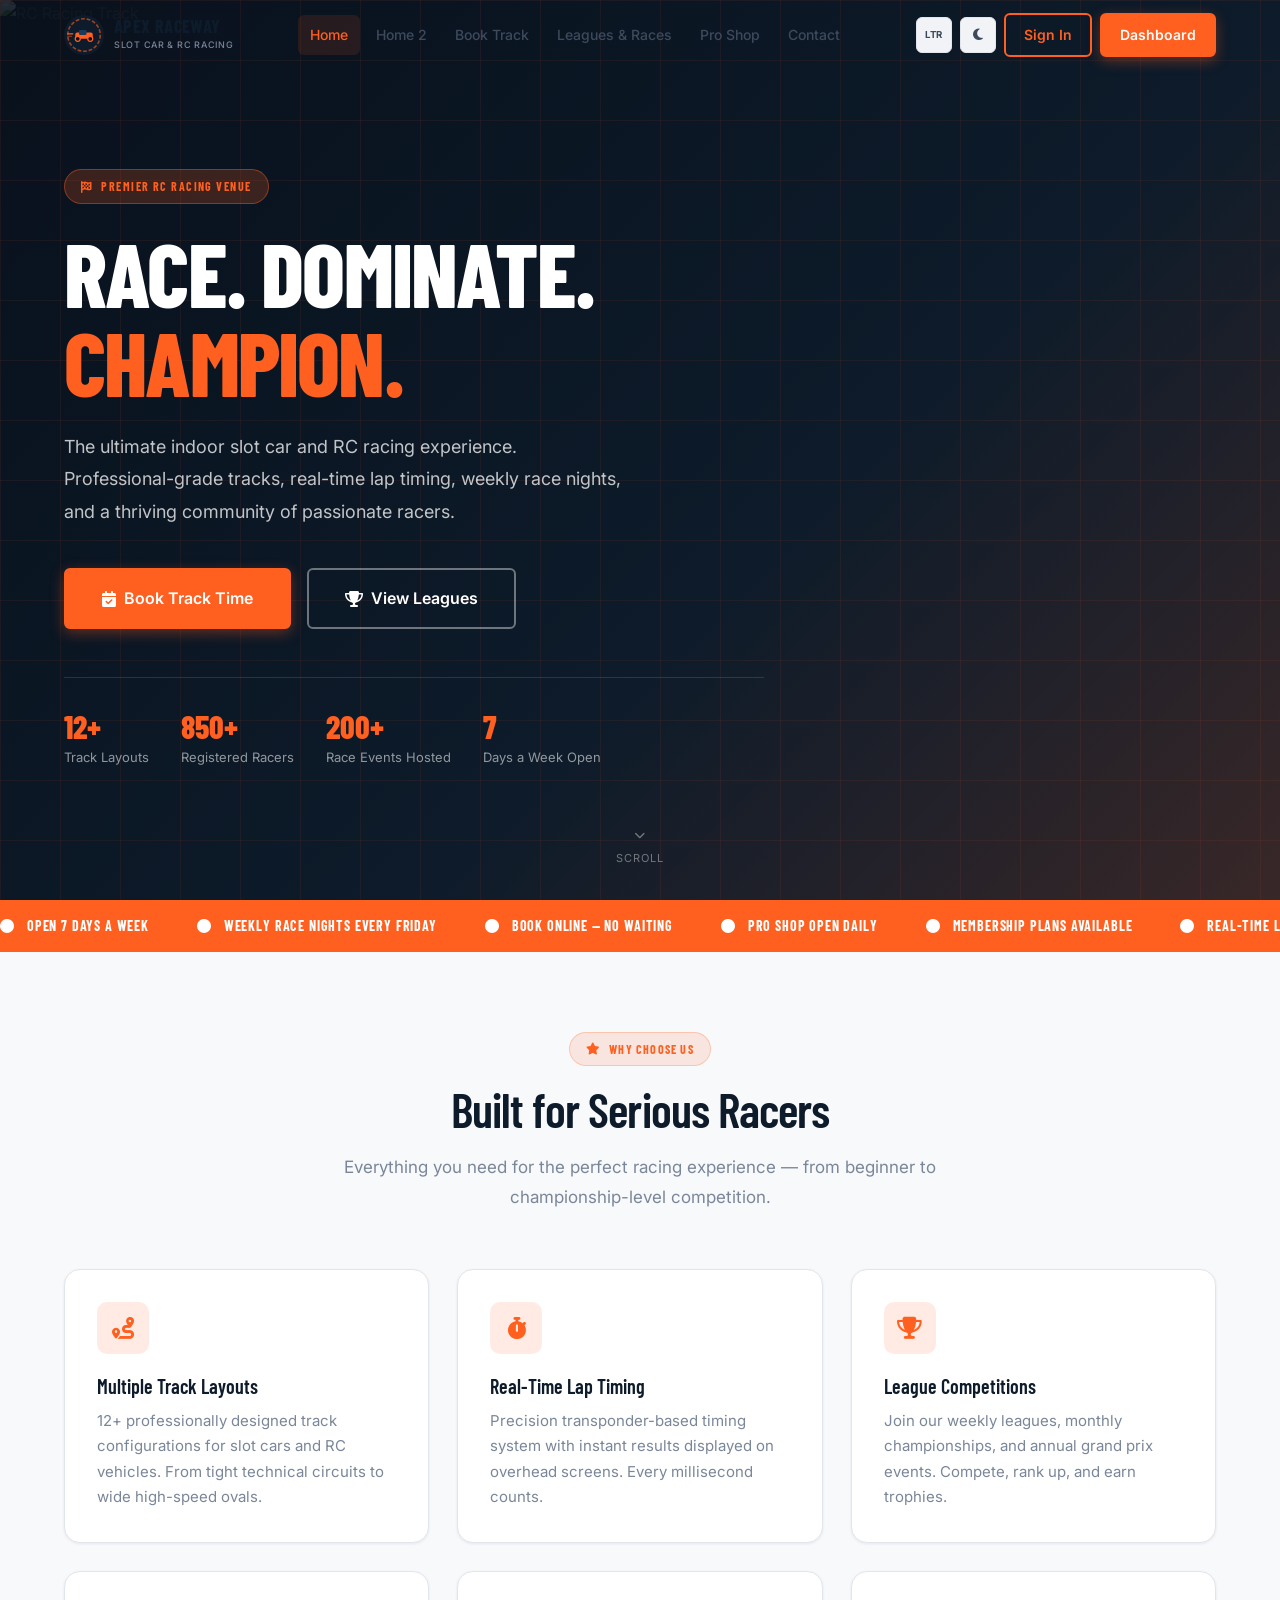
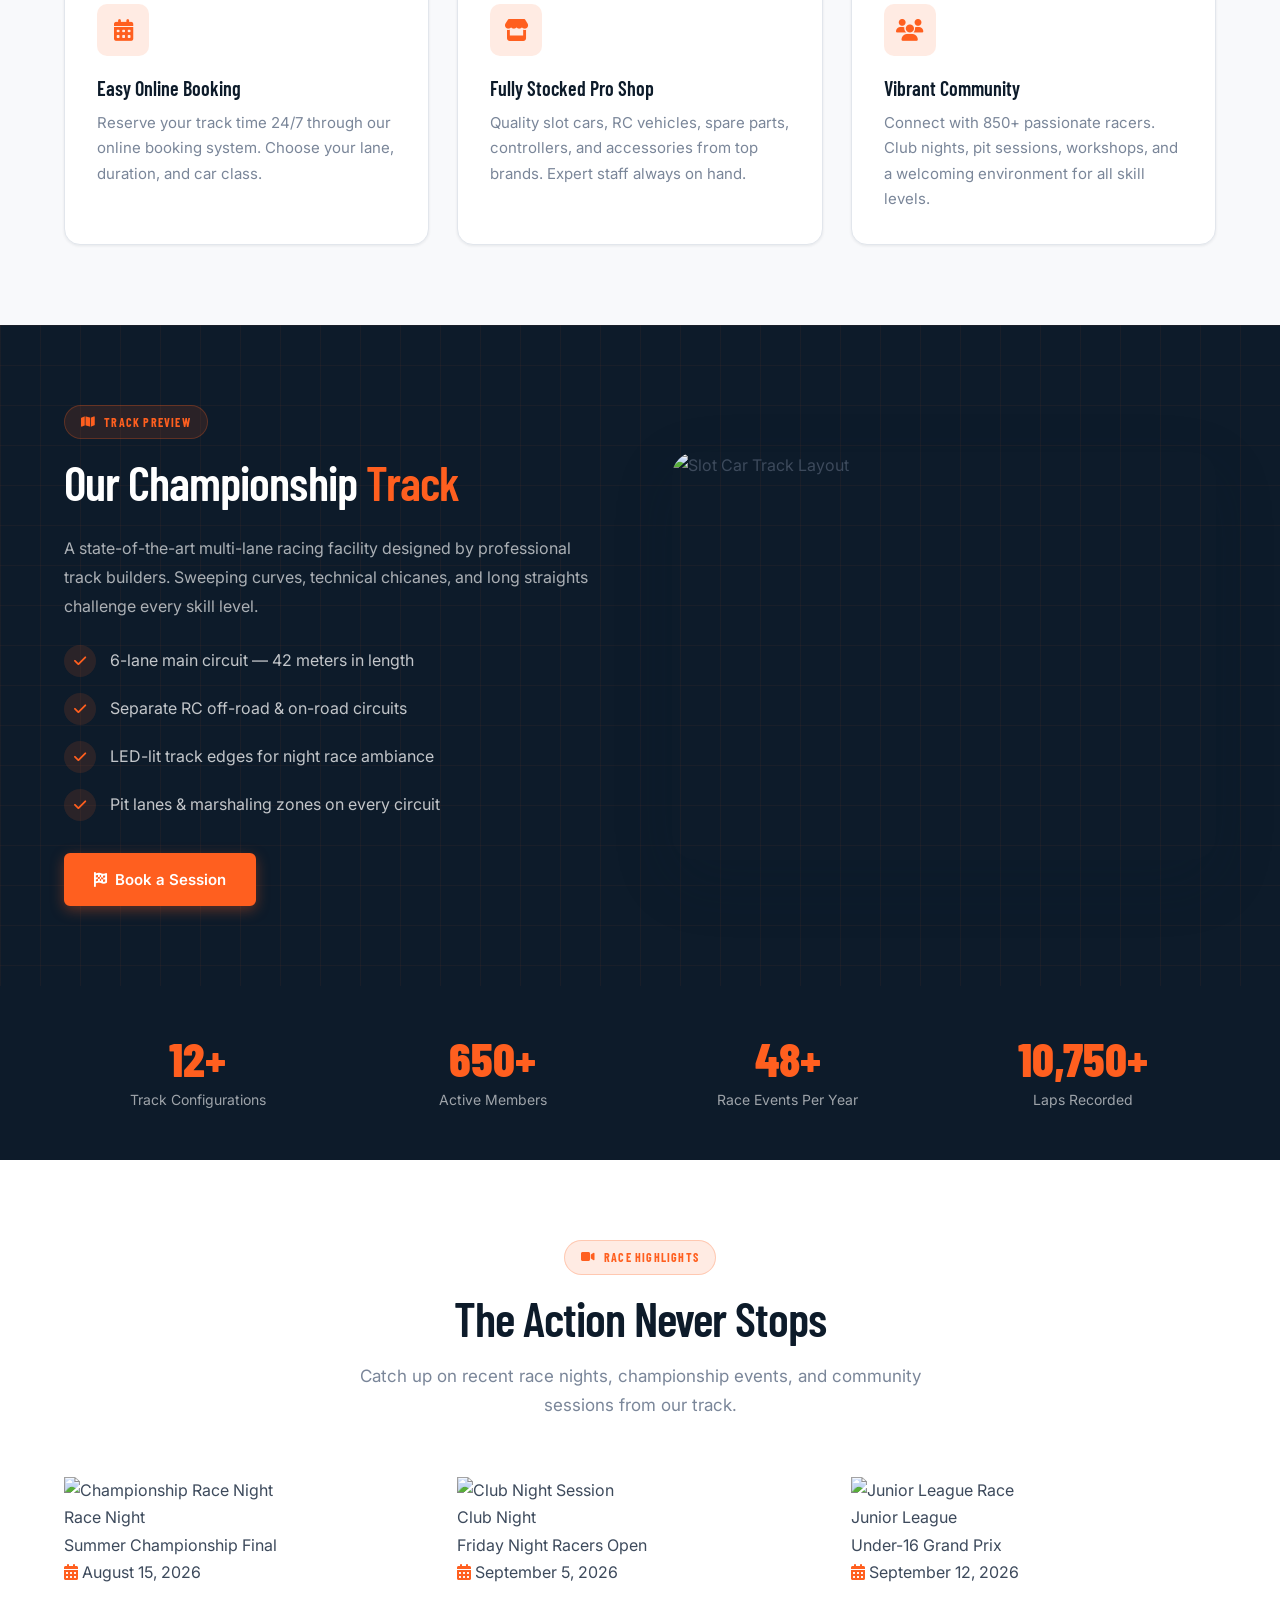
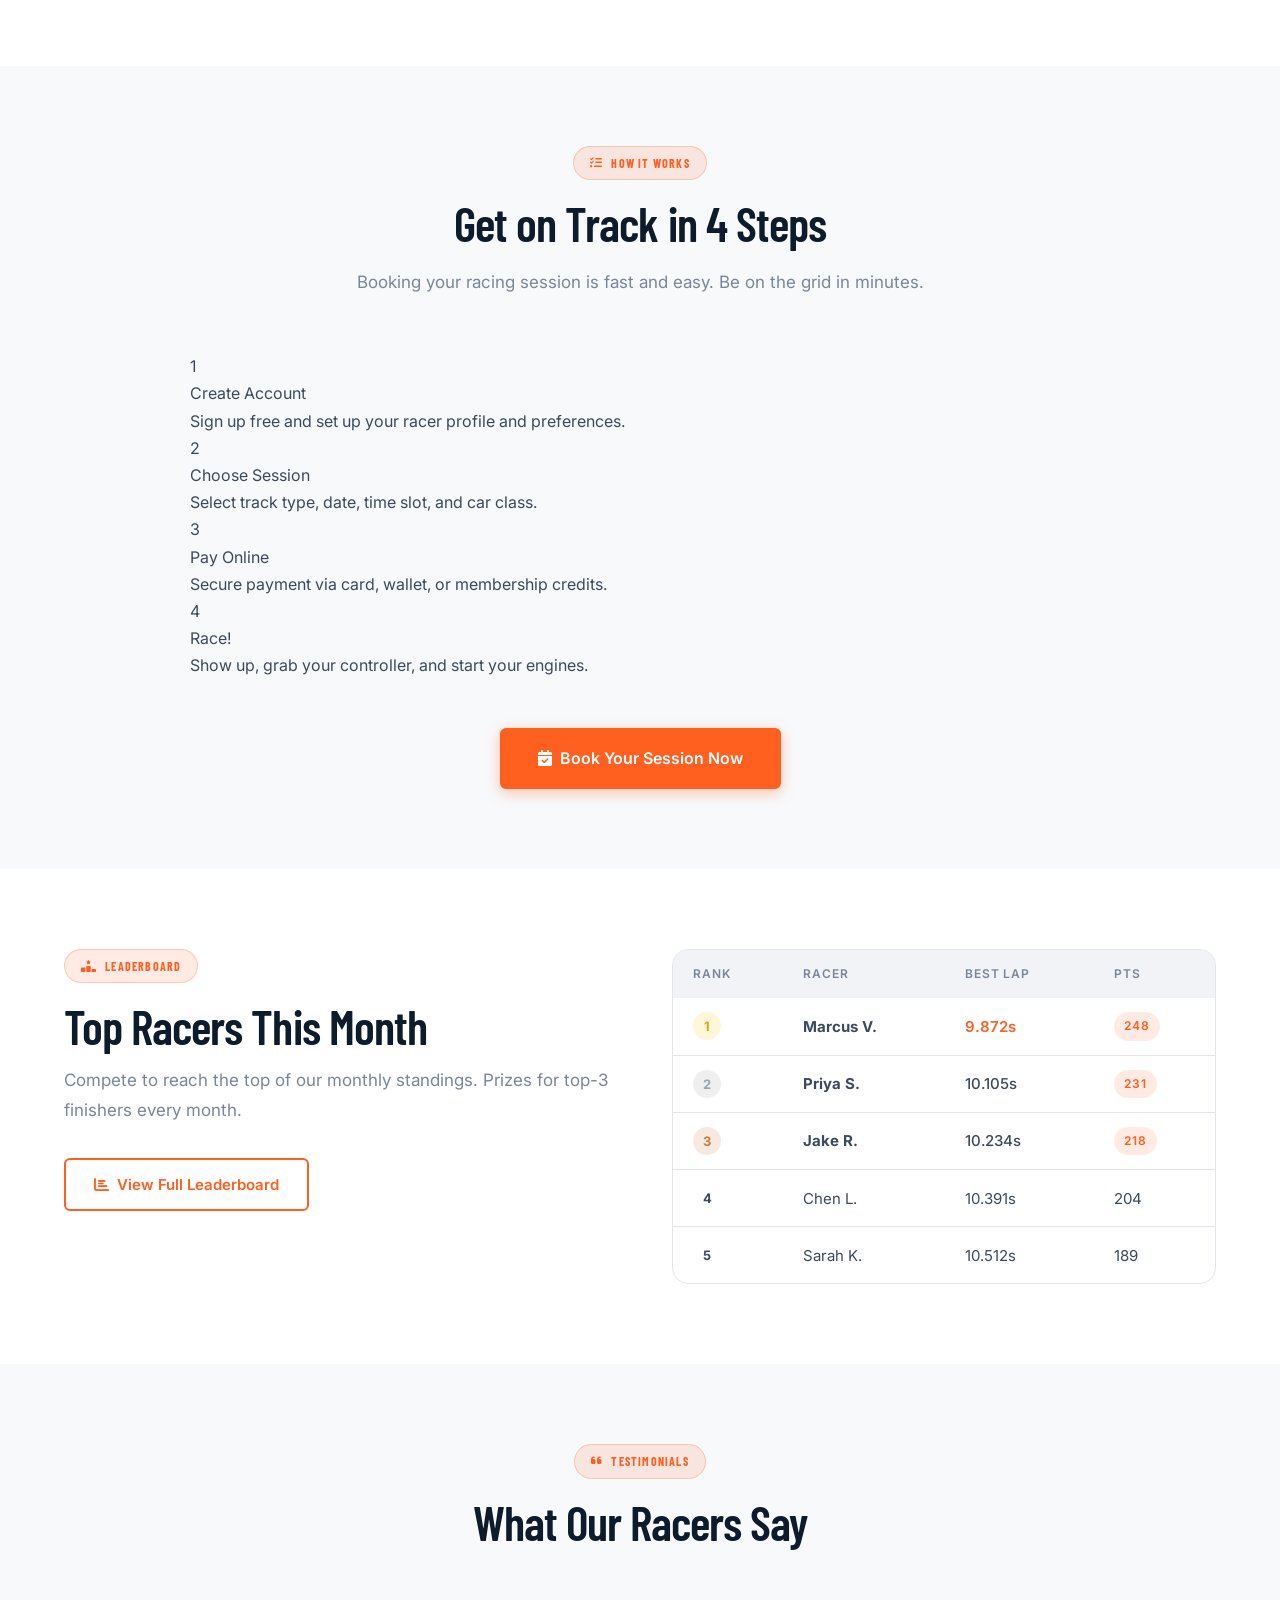
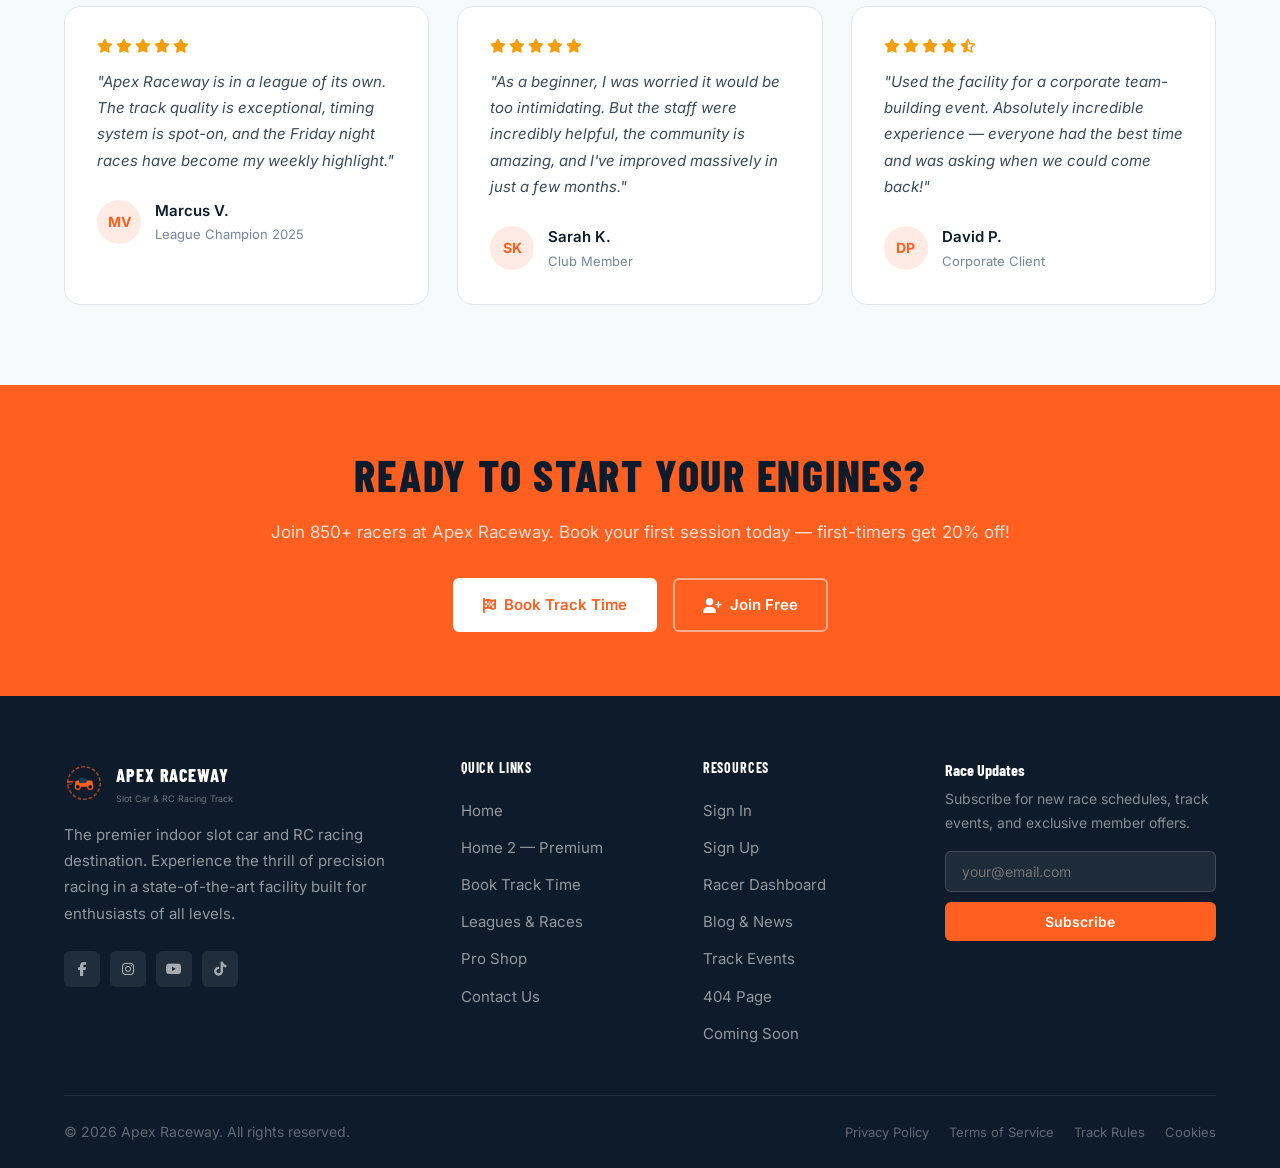
==== index.html @ ead1c540 "first commit" ====
﻿<!DOCTYPE html>
<html lang="en" id="root-html">
<head>
<meta charset="UTF-8">
<meta name="viewport" content="width=device-width, initial-scale=1.0">
<meta name="description" content="Apex Raceway – The premier indoor slot car and RC racing track. Book track time, join leagues, and race your way to the top of the leaderboard.">
<title>Apex Raceway | Slot Car & RC Racing Track</title>
<link rel="icon" type="image/svg+xml" href="favicon.svg">
<link rel="stylesheet" href="https://cdnjs.cloudflare.com/ajax/libs/font-awesome/6.5.1/css/all.min.css">
<link rel="stylesheet" href="style.css">
</head>
<body>
<div id="main-nav"></div>

<!-- Hero Section -->
<section class="hero" id="hero">
  <img src="https://images.unsplash.com/photo-1558618666-fcd25c85cd64?w=1600&q=80" alt="RC Racing Track" class="hero-bg">
  <div class="hero-overlay"></div>
  <div class="hero-grid-pattern"></div>
  <div class="hero-content" style="padding-top:calc(var(--nav-h) + 3rem);padding-bottom:5rem;">
    <div style="max-width:700px;">
      <div class="hero-eyebrow"><i class="fas fa-flag-checkered"></i> Premier RC Racing Venue</div>
      <h1 class="hero-title">Race. Dominate.<span>Champion.</span></h1>
      <p class="hero-desc">The ultimate indoor slot car and RC racing experience. Professional-grade tracks, real-time lap timing, weekly race nights, and a thriving community of passionate racers.</p>
      <div class="hero-actions">
        <a href="book-track.html" class="btn btn-primary btn-lg"><i class="fas fa-calendar-check"></i> Book Track Time</a>
        <a href="leagues.html" class="btn btn-ghost btn-lg" style="color:#fff;border-color:rgba(255,255,255,0.4);"><i class="fas fa-trophy"></i> View Leagues</a>
      </div>
      <div class="hero-stats">
        <div><div class="hero-stat-num" data-count="12" data-suffix="+" id="s1">12+</div><div class="hero-stat-label">Track Layouts</div></div>
        <div><div class="hero-stat-num" data-count="850" data-suffix="+" id="s2">850+</div><div class="hero-stat-label">Registered Racers</div></div>
        <div><div class="hero-stat-num" data-count="200" data-suffix="+" id="s3">200+</div><div class="hero-stat-label">Race Events Hosted</div></div>
        <div><div class="hero-stat-num" data-count="7">7</div><div class="hero-stat-label">Days a Week Open</div></div>
      </div>
    </div>
  </div>
  <div class="hero-scroll"><i class="fas fa-chevron-down"></i> Scroll</div>
</section>

<!-- Ticker -->
<div class="ticker-wrap">
  <div class="ticker-track">
    <span class="ticker-item"><i class="fas fa-circle"></i> Open 7 Days a Week</span>
    <span class="ticker-item"><i class="fas fa-circle"></i> Weekly Race Nights Every Friday</span>
    <span class="ticker-item"><i class="fas fa-circle"></i> Book Online — No Waiting</span>
    <span class="ticker-item"><i class="fas fa-circle"></i> Pro Shop Open Daily</span>
    <span class="ticker-item"><i class="fas fa-circle"></i> Membership Plans Available</span>
    <span class="ticker-item"><i class="fas fa-circle"></i> Real-Time Lap Timing</span>
    <span class="ticker-item"><i class="fas fa-circle"></i> Open 7 Days a Week</span>
    <span class="ticker-item"><i class="fas fa-circle"></i> Weekly Race Nights Every Friday</span>
    <span class="ticker-item"><i class="fas fa-circle"></i> Book Online — No Waiting</span>
    <span class="ticker-item"><i class="fas fa-circle"></i> Pro Shop Open Daily</span>
    <span class="ticker-item"><i class="fas fa-circle"></i> Membership Plans Available</span>
    <span class="ticker-item"><i class="fas fa-circle"></i> Real-Time Lap Timing</span>
  </div>
</div>

<!-- Features Section -->
<section class="section" style="background:var(--bg-surface);">
  <div class="container">
    <div class="section-header animate-on-scroll">
      <div class="section-badge"><i class="fas fa-star"></i> Why Choose Us</div>
      <h2 class="section-title">Built for Serious Racers</h2>
      <p class="section-sub">Everything you need for the perfect racing experience — from beginner to championship-level competition.</p>
    </div>
    <div class="grid-3">
      <div class="feature-card animate-on-scroll delay-1">
        <div class="feature-icon"><i class="fas fa-route"></i></div>
        <h3 class="feature-title">Multiple Track Layouts</h3>
        <p class="feature-desc">12+ professionally designed track configurations for slot cars and RC vehicles. From tight technical circuits to wide high-speed ovals.</p>
      </div>
      <div class="feature-card animate-on-scroll delay-2">
        <div class="feature-icon"><i class="fas fa-stopwatch"></i></div>
        <h3 class="feature-title">Real-Time Lap Timing</h3>
        <p class="feature-desc">Precision transponder-based timing system with instant results displayed on overhead screens. Every millisecond counts.</p>
      </div>
      <div class="feature-card animate-on-scroll delay-3">
        <div class="feature-icon"><i class="fas fa-trophy"></i></div>
        <h3 class="feature-title">League Competitions</h3>
        <p class="feature-desc">Join our weekly leagues, monthly championships, and annual grand prix events. Compete, rank up, and earn trophies.</p>
      </div>
      <div class="feature-card animate-on-scroll delay-1">
        <div class="feature-icon"><i class="fas fa-calendar-alt"></i></div>
        <h3 class="feature-title">Easy Online Booking</h3>
        <p class="feature-desc">Reserve your track time 24/7 through our online booking system. Choose your lane, duration, and car class.</p>
      </div>
      <div class="feature-card animate-on-scroll delay-2">
        <div class="feature-icon"><i class="fas fa-store"></i></div>
        <h3 class="feature-title">Fully Stocked Pro Shop</h3>
        <p class="feature-desc">Quality slot cars, RC vehicles, spare parts, controllers, and accessories from top brands. Expert staff always on hand.</p>
      </div>
      <div class="feature-card animate-on-scroll delay-3">
        <div class="feature-icon"><i class="fas fa-users"></i></div>
        <h3 class="feature-title">Vibrant Community</h3>
        <p class="feature-desc">Connect with 850+ passionate racers. Club nights, pit sessions, workshops, and a welcoming environment for all skill levels.</p>
      </div>
    </div>
  </div>
</section>

<!-- Track Layout Visual -->
<section class="section" style="background:var(--secondary);position:relative;overflow:hidden;">
  <div style="position:absolute;inset:0;background-image:linear-gradient(rgba(255,95,31,.05) 1px,transparent 1px),linear-gradient(90deg,rgba(255,95,31,.05) 1px,transparent 1px);background-size:40px 40px;"></div>
  <div class="container" style="position:relative;z-index:1;">
    <div class="split-section">
      <div class="animate-on-scroll">
        <div class="section-badge"><i class="fas fa-map"></i> Track Preview</div>
        <h2 class="section-title" style="color:#fff;">Our Championship<span class="text-primary"> Track</span></h2>
        <p style="color:rgba(255,255,255,.65);font-size:1rem;line-height:1.8;margin-block:1.5rem;font-weight:400;">
          A state-of-the-art multi-lane racing facility designed by professional track builders. Sweeping curves, technical chicanes, and long straights challenge every skill level.
        </p>
        <div style="display:flex;flex-direction:column;gap:1rem;margin-bottom:2rem;">
          <div style="display:flex;align-items:center;gap:.875rem;">
            <div style="width:32px;height:32px;border-radius:50%;background:var(--primary-light);display:flex;align-items:center;justify-content:center;color:var(--primary);font-size:.875rem;flex-shrink:0;"><i class="fas fa-check"></i></div>
            <span style="color:rgba(255,255,255,.75);font-weight:400;">6-lane main circuit — 42 meters in length</span>
          </div>
          <div style="display:flex;align-items:center;gap:.875rem;">
            <div style="width:32px;height:32px;border-radius:50%;background:var(--primary-light);display:flex;align-items:center;justify-content:center;color:var(--primary);font-size:.875rem;flex-shrink:0;"><i class="fas fa-check"></i></div>
            <span style="color:rgba(255,255,255,.75);font-weight:400;">Separate RC off-road & on-road circuits</span>
          </div>
          <div style="display:flex;align-items:center;gap:.875rem;">
            <div style="width:32px;height:32px;border-radius:50%;background:var(--primary-light);display:flex;align-items:center;justify-content:center;color:var(--primary);font-size:.875rem;flex-shrink:0;"><i class="fas fa-check"></i></div>
            <span style="color:rgba(255,255,255,.75);font-weight:400;">LED-lit track edges for night race ambiance</span>
          </div>
          <div style="display:flex;align-items:center;gap:.875rem;">
            <div style="width:32px;height:32px;border-radius:50%;background:var(--primary-light);display:flex;align-items:center;justify-content:center;color:var(--primary);font-size:.875rem;flex-shrink:0;"><i class="fas fa-check"></i></div>
            <span style="color:rgba(255,255,255,.75);font-weight:400;">Pit lanes & marshaling zones on every circuit</span>
          </div>
        </div>
        <a href="book-track.html" class="btn btn-primary"><i class="fas fa-flag-checkered"></i> Book a Session</a>
      </div>
      <div class="split-img animate-on-scroll delay-2">
        <img src="https://images.unsplash.com/photo-1611329695518-1763fc1e8e59?w=800&q=80" alt="Slot Car Track Layout" style="width:100%;height:100%;object-fit:cover;">
      </div>
    </div>
  </div>
</section>

<!-- Stats Bar -->
<section class="stats-bar">
  <div class="container">
    <div class="grid-4">
      <div class="stat-item animate-on-scroll">
        <div class="stat-num" data-count="12" data-suffix="+">12+</div>
        <div class="stat-label">Track Configurations</div>
      </div>
      <div class="stat-item animate-on-scroll delay-1">
        <div class="stat-num" data-count="850" data-suffix="+">850+</div>
        <div class="stat-label">Active Members</div>
      </div>
      <div class="stat-item animate-on-scroll delay-2">
        <div class="stat-num" data-count="48" data-suffix="+">48+</div>
        <div class="stat-label">Race Events Per Year</div>
      </div>
      <div class="stat-item animate-on-scroll delay-3">
        <div class="stat-num" data-count="15000" data-suffix="+">15,000+</div>
        <div class="stat-label">Laps Recorded</div>
      </div>
    </div>
  </div>
</section>

<!-- Race Highlights -->
<section class="section">
  <div class="container">
    <div class="section-header animate-on-scroll">
      <div class="section-badge"><i class="fas fa-video"></i> Race Highlights</div>
      <h2 class="section-title">The Action Never Stops</h2>
      <p class="section-sub">Catch up on recent race nights, championship events, and community sessions from our track.</p>
    </div>
    <div class="grid-3 animate-on-scroll">
      <div class="race-highlight-card">
        <img src="https://images.unsplash.com/photo-1568605117036-5fe5e7bab0b7?w=600&q=80" alt="Championship Race Night">
        <div class="race-highlight-overlay">
          <span class="race-highlight-tag">Race Night</span>
          <div class="race-highlight-title">Summer Championship Final</div>
          <div class="race-highlight-meta"><i class="fas fa-calendar-alt" style="color:var(--primary);"></i> August 15, 2026</div>
        </div>
      </div>
      <div class="race-highlight-card">
        <img src="https://images.unsplash.com/photo-1504711434969-e33886168f5c?w=600&q=80" alt="Club Night Session">
        <div class="race-highlight-overlay">
          <span class="race-highlight-tag">Club Night</span>
          <div class="race-highlight-title">Friday Night Racers Open</div>
          <div class="race-highlight-meta"><i class="fas fa-calendar-alt" style="color:var(--primary);"></i> September 5, 2026</div>
        </div>
      </div>
      <div class="race-highlight-card">
        <img src="https://images.unsplash.com/photo-1517245386807-bb43f82c33c4?w=600&q=80" alt="Junior League Race">
        <div class="race-highlight-overlay">
          <span class="race-highlight-tag">Junior League</span>
          <div class="race-highlight-title">Under-16 Grand Prix</div>
          <div class="race-highlight-meta"><i class="fas fa-calendar-alt" style="color:var(--primary);"></i> September 12, 2026</div>
        </div>
      </div>
    </div>
  </div>
</section>

<!-- How to Book -->
<section class="section" style="background:var(--bg-surface);">
  <div class="container">
    <div class="section-header animate-on-scroll">
      <div class="section-badge"><i class="fas fa-list-check"></i> How It Works</div>
      <h2 class="section-title">Get on Track in 4 Steps</h2>
      <p class="section-sub">Booking your racing session is fast and easy. Be on the grid in minutes.</p>
    </div>
    <div class="booking-steps animate-on-scroll" style="max-width:900px;margin-inline:auto;">
      <div class="booking-step active">
        <div class="step-num">1</div>
        <div class="step-label">Create Account</div>
        <div class="step-desc">Sign up free and set up your racer profile and preferences.</div>
      </div>
      <div class="booking-step active">
        <div class="step-num">2</div>
        <div class="step-label">Choose Session</div>
        <div class="step-desc">Select track type, date, time slot, and car class.</div>
      </div>
      <div class="booking-step active">
        <div class="step-num">3</div>
        <div class="step-label">Pay Online</div>
        <div class="step-desc">Secure payment via card, wallet, or membership credits.</div>
      </div>
      <div class="booking-step active">
        <div class="step-num">4</div>
        <div class="step-label">Race!</div>
        <div class="step-desc">Show up, grab your controller, and start your engines.</div>
      </div>
    </div>
    <div class="text-center" style="margin-top:3rem;">
      <a href="book-track.html" class="btn btn-primary btn-lg"><i class="fas fa-calendar-check"></i> Book Your Session Now</a>
    </div>
  </div>
</section>

<!-- Leaderboard Teaser -->
<section class="section">
  <div class="container">
    <div style="display:grid;grid-template-columns:1fr 1fr;gap:4rem;align-items:start;" class="animate-on-scroll" id="leader-grid">
      <div>
        <div class="section-badge"><i class="fas fa-ranking-star"></i> Leaderboard</div>
        <h2 class="section-title">Top Racers This Month</h2>
        <p class="section-sub" style="margin-inline:0;margin-top:.75rem;margin-bottom:2rem;">Compete to reach the top of our monthly standings. Prizes for top-3 finishers every month.</p>
        <a href="dashboard.html" class="btn btn-outline"><i class="fas fa-chart-bar"></i> View Full Leaderboard</a>
      </div>
      <div style="background:var(--bg-card);border:1px solid var(--border);border-radius:var(--radius-lg);overflow:hidden;">
        <table class="leaderboard-table">
          <thead>
            <tr><th>Rank</th><th>Racer</th><th>Best Lap</th><th>Pts</th></tr>
          </thead>
          <tbody>
            <tr>
              <td><span class="rank-badge rank-1">1</span></td>
              <td><strong>Marcus V.</strong></td>
              <td style="color:var(--primary);font-weight:600;">9.872s</td>
              <td><span class="tag tag-primary">248</span></td>
            </tr>
            <tr>
              <td><span class="rank-badge rank-2">2</span></td>
              <td><strong>Priya S.</strong></td>
              <td style="font-weight:500;">10.105s</td>
              <td><span class="tag tag-primary">231</span></td>
            </tr>
            <tr>
              <td><span class="rank-badge rank-3">3</span></td>
              <td><strong>Jake R.</strong></td>
              <td style="font-weight:500;">10.234s</td>
              <td><span class="tag tag-primary">218</span></td>
            </tr>
            <tr>
              <td><span style="display:inline-flex;align-items:center;justify-content:center;width:28px;height:28px;font-weight:700;font-size:.8125rem;">4</span></td>
              <td>Chen L.</td>
              <td>10.391s</td>
              <td>204</td>
            </tr>
            <tr>
              <td><span style="display:inline-flex;align-items:center;justify-content:center;width:28px;height:28px;font-weight:700;font-size:.8125rem;">5</span></td>
              <td>Sarah K.</td>
              <td>10.512s</td>
              <td>189</td>
            </tr>
          </tbody>
        </table>
      </div>
    </div>
  </div>
</section>

<!-- Testimonials -->
<section class="section" style="background:var(--bg-surface);">
  <div class="container">
    <div class="section-header animate-on-scroll">
      <div class="section-badge"><i class="fas fa-quote-left"></i> Testimonials</div>
      <h2 class="section-title">What Our Racers Say</h2>
    </div>
    <div class="grid-3">
      <div class="testimonial-card animate-on-scroll delay-1">
        <div class="testimonial-stars"><i class="fas fa-star"></i><i class="fas fa-star"></i><i class="fas fa-star"></i><i class="fas fa-star"></i><i class="fas fa-star"></i></div>
        <p class="testimonial-text">"Apex Raceway is in a league of its own. The track quality is exceptional, timing system is spot-on, and the Friday night races have become my weekly highlight."</p>
        <div class="testimonial-author">
          <div class="testimonial-avatar" style="display:flex;align-items:center;justify-content:center;background:var(--primary-light);color:var(--primary);font-weight:700;font-size:.875rem;">MV</div>
          <div><div class="testimonial-name">Marcus V.</div><div class="testimonial-role">League Champion 2025</div></div>
        </div>
      </div>
      <div class="testimonial-card animate-on-scroll delay-2">
        <div class="testimonial-stars"><i class="fas fa-star"></i><i class="fas fa-star"></i><i class="fas fa-star"></i><i class="fas fa-star"></i><i class="fas fa-star"></i></div>
        <p class="testimonial-text">"As a beginner, I was worried it would be too intimidating. But the staff were incredibly helpful, the community is amazing, and I've improved massively in just a few months."</p>
        <div class="testimonial-author">
          <div class="testimonial-avatar" style="display:flex;align-items:center;justify-content:center;background:var(--primary-light);color:var(--primary);font-weight:700;font-size:.875rem;">SK</div>
          <div><div class="testimonial-name">Sarah K.</div><div class="testimonial-role">Club Member</div></div>
        </div>
      </div>
      <div class="testimonial-card animate-on-scroll delay-3">
        <div class="testimonial-stars"><i class="fas fa-star"></i><i class="fas fa-star"></i><i class="fas fa-star"></i><i class="fas fa-star"></i><i class="fas fa-star-half-alt"></i></div>
        <p class="testimonial-text">"Used the facility for a corporate team-building event. Absolutely incredible experience — everyone had the best time and was asking when we could come back!"</p>
        <div class="testimonial-author">
          <div class="testimonial-avatar" style="display:flex;align-items:center;justify-content:center;background:var(--primary-light);color:var(--primary);font-weight:700;font-size:.875rem;">DP</div>
          <div><div class="testimonial-name">David P.</div><div class="testimonial-role">Corporate Client</div></div>
        </div>
      </div>
    </div>
  </div>
</section>

<!-- CTA Banner -->
<section class="ribbon-banner animate-on-scroll">
  <h2 class="ribbon-banner-title">Ready to Start Your Engines?</h2>
  <p class="ribbon-banner-sub">Join 850+ racers at Apex Raceway. Book your first session today — first-timers get 20% off!</p>
  <div class="btn-actions">
    <a href="book-track.html" class="btn-white btn"><i class="fas fa-flag-checkered"></i> Book Track Time</a>
    <a href="signup.html" class="btn" style="border:2px solid rgba(255,255,255,.5);color:#fff;background:transparent;"><i class="fas fa-user-plus"></i> Join Free</a>
  </div>
</section>

<div id="main-footer"></div>
<script src="components.js"></script>
<script>
document.addEventListener('DOMContentLoaded', function() {
    // Fix leaderboard responsive
    const grid = document.getElementById('leader-grid');
    if (grid) {
        const checkResize = () => {
            if (window.innerWidth < 768) {
                grid.style.gridTemplateColumns = '1fr';
            } else {
                grid.style.gridTemplateColumns = '1fr 1fr';
            }
        };
        checkResize();
        window.addEventListener('resize', checkResize);
    }
});
</script>
</body>
</html>
---- style.css ----
﻿/* ============================================================
   APEX RACEWAY — SLOT CAR & RC RACING TRACK
   Primary: #FF5F1F | Secondary: #0D1B2A
   ============================================================ */
@import url("https://fonts.googleapis.com/css2?family=Barlow+Condensed:wght@400;500;600;700;800;900&family=Inter:wght@300;400;450;500;600;700&display=swap");

:root {
    --primary:#FF5F1F; --primary-dark:#e04800; --primary-light:rgba(255,95,31,0.12);
    --secondary:#0D1B2A; --secondary-light:#1a3a5c;
    --success:#22c55e; --warning:#f59e0b; --error:#ef4444; --info:#3b82f6;
    --bg-body:#ffffff; --bg-surface:#f8f9fb; --bg-card:#ffffff; --bg-muted:#f1f3f6;
    --border:#e2e6ec; --border-strong:#c8cdd6;
    --text-heading:#0D1B2A; --text-body:#3d4a5c; --text-muted:#7a8699; --text-light:#9fa8b8;
    --shadow-sm:0 1px 3px rgba(13,27,42,0.08); --shadow-md:0 4px 16px rgba(13,27,42,0.10);
    --shadow-lg:0 8px 32px rgba(13,27,42,0.14); --shadow-xl:0 20px 60px rgba(13,27,42,0.18);
    --font-heading:"Barlow Condensed","Inter",sans-serif; --font-body:"Inter",sans-serif;
    --radius-sm:6px; --radius-md:10px; --radius-lg:16px; --radius-xl:24px; --radius-full:9999px;
    --nav-h:70px; --container:1200px;
    --ease:cubic-bezier(0.4,0,0.2,1); --ease-out:cubic-bezier(0,0,0.2,1);
    --t-fast:150ms; --t-base:250ms; --t-slow:400ms;
}
html.dark {
    --bg-body:#080f1a; --bg-surface:#0d1a2e; --bg-card:#101f35; --bg-muted:#152540;
    --border:#1e3050; --border-strong:#2a4060;
    --text-heading:#f0f4ff; --text-body:#b0bdd4; --text-muted:#6e83a0; --text-light:#4a5f7a;
    --shadow-sm:0 1px 3px rgba(0,0,0,0.3); --shadow-md:0 4px 16px rgba(0,0,0,0.4);
    --shadow-lg:0 8px 32px rgba(0,0,0,0.5); --shadow-xl:0 20px 60px rgba(0,0,0,0.6);
}

*,*::before,*::after{box-sizing:border-box;margin:0;padding:0;}
html{scroll-behavior:smooth;font-size:16px;}
body{font-family:var(--font-body);background:var(--bg-body);color:var(--text-body);line-height:1.7;font-weight:400;transition:background 250ms,color 250ms;overflow-x:hidden;}
img{max-width:100%;height:auto;display:block;}
a{text-decoration:none;color:inherit;}
button{cursor:pointer;border:none;background:none;font-family:var(--font-body);}
ul{list-style:none;}
input,textarea,select{font-family:var(--font-body);}
h1,h2,h3,h4,h5,h6{font-family:var(--font-heading);font-weight:600;color:var(--text-heading);line-height:1.2;}
.container{max-width:var(--container);margin-inline:auto;padding-inline:1.5rem;}
.section{padding-block:5rem;}.section-sm{padding-block:3rem;}.section-lg{padding-block:7rem;}
.section-badge{display:inline-flex;align-items:center;gap:.5rem;background:var(--primary-light);color:var(--primary);border:1px solid rgba(255,95,31,.25);padding:.375rem 1rem;border-radius:var(--radius-full);font-family:var(--font-heading);font-size:.75rem;font-weight:700;letter-spacing:.1em;text-transform:uppercase;margin-bottom:1rem;}
.section-title{font-size:clamp(2rem,4vw,3rem);font-weight:600;color:var(--text-heading);line-height:1.15;letter-spacing:-.02em;}
.section-sub{font-size:1.0625rem;color:var(--text-muted);max-width:600px;margin-inline:auto;line-height:1.75;font-weight:400;}
.text-primary{color:var(--primary);}.text-muted{color:var(--text-muted);}.text-center{text-align:center;}
.section-header{text-align:center;margin-bottom:3.5rem;}
.section-header .section-title{margin-bottom:1rem;}
.btn{display:inline-flex;align-items:center;justify-content:center;gap:.5rem;padding:.75rem 1.75rem;border-radius:var(--radius-sm);font-family:var(--font-body);font-size:.9375rem;font-weight:600;transition:all 250ms;cursor:pointer;border:2px solid transparent;white-space:nowrap;text-decoration:none;position:relative;overflow:hidden;}
.btn-primary{background:var(--primary);color:#fff;border-color:var(--primary);box-shadow:0 4px 14px rgba(255,95,31,.35);}
.btn-primary:hover{background:var(--primary-dark);border-color:var(--primary-dark);transform:translateY(-1px);}
.btn-outline{background:transparent;color:var(--primary);border-color:var(--primary);}
.btn-outline:hover{background:var(--primary);color:#fff;transform:translateY(-1px);}
.btn-ghost{background:transparent;color:var(--text-heading);border-color:var(--border-strong);}
.btn-ghost:hover{background:var(--bg-muted);border-color:var(--primary);color:var(--primary);}
.btn-sm{padding:.5rem 1.125rem;font-size:.875rem;}.btn-lg{padding:.9375rem 2.25rem;font-size:1rem;}
.btn-full{width:100%;}

.navbar{position:fixed;top:0;left:0;right:0;z-index:1000;height:var(--nav-h);background:transparent;transition:background 250ms,box-shadow 250ms,backdrop-filter 250ms;}
.navbar.scrolled{background:rgba(255,255,255,.92);backdrop-filter:blur(18px);box-shadow:var(--shadow-md);}
html.dark .navbar.scrolled{background:rgba(8,15,26,.92);}
.nav-inner{max-width:var(--container);margin-inline:auto;padding-inline:1.5rem;height:100%;display:flex;align-items:center;gap:2rem;}
.nav-logo{display:flex;align-items:center;gap:.625rem;text-decoration:none;flex-shrink:0;}
.nav-logo-img{width:40px;height:40px;object-fit:contain;border-radius:var(--radius-sm);}
.nav-logo-text{display:flex;flex-direction:column;}
.brand-name{font-family:var(--font-heading);font-size:1.125rem;font-weight:800;color:var(--text-heading);letter-spacing:.02em;line-height:1.1;text-transform:uppercase;}
.brand-tagline{font-size:.5625rem;font-weight:500;color:var(--text-muted);text-transform:uppercase;letter-spacing:.08em;}
.nav-links{display:flex;align-items:center;gap:.25rem;flex:1;justify-content:center;}
.nav-link{font-size:.875rem;font-weight:500;color:var(--text-body);padding:.5rem .75rem;border-radius:var(--radius-sm);transition:color 150ms,background 150ms;white-space:nowrap;}
.nav-link:hover,.nav-link.active{color:var(--primary);background:var(--primary-light);}
.nav-actions{display:flex;align-items:center;gap:.5rem;flex-shrink:0;}
.nav-icon-btn{width:36px;height:36px;border-radius:var(--radius-sm);background:var(--bg-muted);border:1px solid var(--border);color:var(--text-body);display:flex;align-items:center;justify-content:center;transition:all 150ms;flex-shrink:0;}
.nav-icon-btn:hover{background:var(--primary-light);color:var(--primary);border-color:var(--primary);}
.hamburger{display:none;flex-direction:column;justify-content:center;align-items:center;gap:5px;width:36px;height:36px;border-radius:var(--radius-sm);background:var(--bg-muted);border:1px solid var(--border);}
.hamburger span{display:block;width:18px;height:2px;background:var(--text-heading);border-radius:2px;transition:all 250ms;}
.hamburger.open span:nth-child(1){transform:translateY(7px) rotate(45deg);}
.hamburger.open span:nth-child(2){opacity:0;transform:scaleX(0);}
.hamburger.open span:nth-child(3){transform:translateY(-7px) rotate(-45deg);}
.mobile-drawer-overlay{position:fixed;inset:0;z-index:2000;background:rgba(0,0,0,.6);backdrop-filter:blur(6px);opacity:0;pointer-events:none;transition:opacity 250ms;}
.mobile-drawer-overlay.open{opacity:1;pointer-events:auto;}
.mobile-drawer{position:absolute;top:0;right:0;bottom:0;width:min(320px,90vw);background:var(--bg-card);display:flex;flex-direction:column;transform:translateX(100%);transition:transform 400ms;}
.mobile-drawer-overlay.open .mobile-drawer{transform:translateX(0);}
.mobile-drawer-header{display:flex;align-items:center;justify-content:space-between;padding:1.25rem 1.25rem 1rem;border-bottom:1px solid var(--border);}
.mobile-drawer-close{width:36px;height:36px;border-radius:var(--radius-sm);background:var(--bg-muted);color:var(--text-body);display:flex;align-items:center;justify-content:center;font-size:1rem;}
.mobile-drawer-close:hover{background:var(--primary-light);color:var(--primary);}
.mobile-drawer-body{flex:1;overflow-y:auto;padding:1rem;display:flex;flex-direction:column;gap:.25rem;}
.mobile-nav-link{display:flex;align-items:center;gap:.625rem;padding:.75rem .875rem;border-radius:var(--radius-md);color:var(--text-body);font-size:.9375rem;font-weight:500;transition:all 150ms;}
.mobile-nav-link:hover,.mobile-nav-link.active{background:var(--primary-light);color:var(--primary);}
.mobile-drawer-footer{padding:1rem 1.25rem 1.5rem;border-top:1px solid var(--border);display:flex;flex-direction:column;gap:.75rem;}
.mobile-drawer-controls{display:flex;justify-content:center;gap:.75rem;padding-top:.25rem;}
.hero{position:relative;min-height:100vh;display:flex;align-items:center;overflow:hidden;background:var(--secondary);}
.hero-bg{position:absolute;inset:0;width:100%;height:100%;object-fit:cover;}
.hero-overlay{position:absolute;inset:0;background:linear-gradient(135deg,rgba(8,15,26,.88) 0%,rgba(13,27,42,.65) 60%,rgba(255,95,31,.18) 100%);}
.hero-grid-pattern{position:absolute;inset:0;background-image:linear-gradient(rgba(255,95,31,.07) 1px,transparent 1px),linear-gradient(90deg,rgba(255,95,31,.07) 1px,transparent 1px);background-size:60px 60px;}
.hero-content{position:relative;z-index:2;max-width:var(--container);margin-inline:auto;padding-inline:1.5rem;padding-top:var(--nav-h);width:100%;}
.hero-eyebrow{display:inline-flex;align-items:center;gap:.5rem;background:rgba(255,95,31,.2);color:var(--primary);border:1px solid rgba(255,95,31,.4);padding:.375rem 1rem;border-radius:var(--radius-full);font-family:var(--font-heading);font-size:.75rem;font-weight:700;letter-spacing:.12em;text-transform:uppercase;margin-bottom:1.5rem;}
.hero-title{font-family:var(--font-heading);font-size:clamp(3rem,7vw,6rem);font-weight:800;color:#fff;line-height:1.0;letter-spacing:-.02em;margin-bottom:1.5rem;text-transform:uppercase;}
.hero-title span{color:var(--primary);display:block;}
.hero-desc{font-size:clamp(1rem,1.8vw,1.125rem);color:rgba(255,255,255,.75);max-width:560px;line-height:1.8;margin-bottom:2.5rem;font-weight:400;}
.hero-actions{display:flex;flex-wrap:wrap;gap:1rem;margin-bottom:3rem;}
.hero-stats{display:flex;flex-wrap:wrap;gap:2rem;padding-top:2rem;border-top:1px solid rgba(255,255,255,.12);}
.hero-stat-num{font-family:var(--font-heading);font-size:2rem;font-weight:800;color:var(--primary);line-height:1;}
.hero-stat-label{font-size:.8125rem;color:rgba(255,255,255,.55);margin-top:.25rem;}
@keyframes bounceDown{0%,100%{transform:translateX(-50%) translateY(0);}50%{transform:translateX(-50%) translateY(8px);}}
.hero-scroll{position:absolute;bottom:2rem;left:50%;transform:translateX(-50%);z-index:2;display:flex;flex-direction:column;align-items:center;gap:.5rem;color:rgba(255,255,255,.4);font-size:.6875rem;letter-spacing:.1em;text-transform:uppercase;animation:bounceDown 2s infinite;}
.card{background:var(--bg-card);border:1px solid var(--border);border-radius:var(--radius-lg);overflow:hidden;transition:all 250ms;box-shadow:var(--shadow-sm);}
.card:hover{box-shadow:var(--shadow-lg);transform:translateY(-4px);border-color:var(--primary);}
.card-img{width:100%;height:220px;object-fit:cover;} .card-body{padding:1.5rem;}
.feature-card{background:var(--bg-card);border:1px solid var(--border);border-radius:var(--radius-lg);padding:2rem;transition:all 250ms;box-shadow:var(--shadow-sm);position:relative;overflow:hidden;}
.feature-card:hover{box-shadow:var(--shadow-lg);transform:translateY(-4px);border-color:var(--primary);}
.feature-icon{width:52px;height:52px;border-radius:var(--radius-md);background:var(--primary-light);display:flex;align-items:center;justify-content:center;margin-bottom:1.25rem;color:var(--primary);font-size:1.375rem;}
.feature-title{font-family:var(--font-heading);font-size:1.25rem;font-weight:600;margin-bottom:.625rem;}
.feature-desc{font-size:.9375rem;color:var(--text-muted);line-height:1.7;font-weight:400;}
.grid-2{display:grid;grid-template-columns:repeat(2,1fr);gap:1.75rem;}
.grid-3{display:grid;grid-template-columns:repeat(3,1fr);gap:1.75rem;}
.grid-4{display:grid;grid-template-columns:repeat(4,1fr);gap:1.75rem;}
.grid-auto{display:grid;grid-template-columns:repeat(auto-fit,minmax(280px,1fr));gap:1.75rem;}
.stats-bar{background:var(--secondary);color:#fff;padding-block:3rem;}
html.dark .stats-bar{background:var(--bg-surface);border-top:1px solid var(--border);border-bottom:1px solid var(--border);}
.stat-item{text-align:center;}
.stat-num{font-family:var(--font-heading);font-size:clamp(2rem,4vw,3rem);font-weight:800;color:var(--primary);line-height:1;}
.stat-label{font-size:.875rem;color:rgba(255,255,255,.6);margin-top:.375rem;font-weight:400;}
html.dark .stat-label{color:var(--text-muted);}
.pricing-card{background:var(--bg-card);border:2px solid var(--border);border-radius:var(--radius-xl);padding:2.5rem 2rem;position:relative;transition:all 250ms;text-align:center;}
.pricing-card:hover{box-shadow:var(--shadow-xl);transform:translateY(-6px);}
.pricing-card.popular{border-color:var(--primary);box-shadow:0 0 0 1px var(--primary),var(--shadow-lg);}
.pricing-badge{position:absolute;top:1.25rem;right:1.25rem;background:var(--primary);color:#fff;padding:.25rem .75rem;border-radius:var(--radius-full);font-size:.6875rem;font-weight:700;text-transform:uppercase;}
.pricing-title{font-family:var(--font-heading);font-size:1.375rem;font-weight:700;margin-bottom:.5rem;}
.pricing-price{font-family:var(--font-heading);font-size:clamp(2.5rem,5vw,3.5rem);font-weight:800;color:var(--primary);line-height:1;margin:1.25rem 0;}
.pricing-price sup{font-size:1.25rem;font-weight:600;vertical-align:super;}
.pricing-price small{font-size:1rem;font-weight:400;color:var(--text-muted);}
.pricing-desc{font-size:.9375rem;color:var(--text-muted);margin-bottom:1.75rem;}
.pricing-features{text-align:left;display:flex;flex-direction:column;gap:.75rem;margin-bottom:2rem;}
.pricing-feature{display:flex;align-items:center;gap:.625rem;font-size:.9375rem;font-weight:400;color:var(--text-body);}
.pricing-feature i{color:var(--success);font-size:.875rem;flex-shrink:0;}
.pricing-feature.no i{color:var(--text-light);}
.pricing-feature.no span{color:var(--text-light);text-decoration:line-through;}
.leaderboard-table{width:100%;border-collapse:collapse;}
.leaderboard-table th{background:var(--bg-muted);color:var(--text-muted);font-size:.75rem;font-weight:600;text-transform:uppercase;letter-spacing:.08em;padding:.875rem 1.25rem;text-align:left;}
.leaderboard-table td{padding:.875rem 1.25rem;border-bottom:1px solid var(--border);font-size:.9375rem;}
.leaderboard-table tr:last-child td{border-bottom:none;}
.leaderboard-table tr:hover td{background:var(--bg-muted);}
.rank-badge{display:inline-flex;align-items:center;justify-content:center;width:28px;height:28px;border-radius:50%;font-weight:700;font-size:.8125rem;}
.rank-1{background:rgba(255,200,0,.15);color:#f59e0b;}
.rank-2{background:rgba(150,150,150,.15);color:#9ca3af;}
.rank-3{background:rgba(200,110,50,.15);color:#cd7c3e;}
.product-card{background:var(--bg-card);border:1px solid var(--border);border-radius:var(--radius-lg);overflow:hidden;transition:all 250ms;}
.product-card:hover{box-shadow:var(--shadow-lg);transform:translateY(-4px);}
.product-img-wrap{position:relative;overflow:hidden;aspect-ratio:4/3;}
.product-img-wrap img{width:100%;height:100%;object-fit:cover;transition:transform 400ms;}
.product-card:hover .product-img-wrap img{transform:scale(1.05);}
.product-tag{position:absolute;top:.75rem;left:.75rem;background:var(--primary);color:#fff;padding:.25rem .625rem;border-radius:var(--radius-sm);font-size:.6875rem;font-weight:700;text-transform:uppercase;}
.product-body{padding:1.25rem 1.5rem;}
.product-brand{font-size:.75rem;color:var(--primary);font-weight:600;text-transform:uppercase;letter-spacing:.06em;margin-bottom:.375rem;}
.product-name{font-family:var(--font-heading);font-size:1.0625rem;font-weight:600;margin-bottom:.5rem;}
.product-rating{display:flex;align-items:center;gap:.375rem;font-size:.8125rem;color:var(--text-muted);margin-bottom:1rem;}
.product-rating i{color:var(--warning);font-size:.75rem;}
.product-price-row{display:flex;align-items:center;justify-content:space-between;}
.product-price{font-family:var(--font-heading);font-size:1.375rem;font-weight:700;color:var(--primary);}
.product-old-price{font-size:.875rem;color:var(--text-light);text-decoration:line-through;margin-left:.5rem;}
.testimonial-card{background:var(--bg-card);border:1px solid var(--border);border-radius:var(--radius-lg);padding:2rem;transition:all 250ms;}
.testimonial-card:hover{border-color:var(--primary);box-shadow:var(--shadow-md);}
.testimonial-stars{display:flex;gap:3px;margin-bottom:1rem;}
.testimonial-stars i{color:var(--warning);font-size:.875rem;}
.testimonial-text{font-size:.9375rem;color:var(--text-body);line-height:1.75;margin-bottom:1.5rem;font-style:italic;font-weight:400;}
.testimonial-author{display:flex;align-items:center;gap:.875rem;}
.testimonial-avatar{width:44px;height:44px;border-radius:50%;object-fit:cover;background:var(--primary-light);}
.testimonial-name{font-weight:600;font-size:.9375rem;color:var(--text-heading);}
.testimonial-role{font-size:.8125rem;color:var(--text-muted);}
.img-placeholder{width:100%;height:100%;background:linear-gradient(135deg,var(--bg-muted) 0%,var(--border) 100%);display:flex;flex-direction:column;align-items:center;justify-content:center;gap:.75rem;color:var(--text-light);font-size:.8125rem;text-align:center;}
.img-placeholder i{font-size:2.5rem;opacity:.4;}.form-group{display:flex;flex-direction:column;gap:.375rem;}
.form-label{font-size:.875rem;font-weight:600;color:var(--text-heading);}
.form-input,.form-select,.form-textarea{width:100%;padding:.75rem 1rem;background:var(--bg-surface);border:1.5px solid var(--border);border-radius:var(--radius-md);color:var(--text-body);font-size:.9375rem;outline:none;}
.form-input:focus,.form-select:focus,.form-textarea:focus{border-color:var(--primary);box-shadow:0 0 0 3px rgba(255,95,31,.12);}
.form-input::placeholder,.form-textarea::placeholder{color:var(--text-light);}
.form-textarea{resize:vertical;min-height:120px;}
.password-wrapper{position:relative;}
.password-wrapper .form-input{padding-right:3rem;}
.password-toggle{position:absolute;right:.875rem;top:50%;transform:translateY(-50%);color:var(--text-muted);background:none;border:none;cursor:pointer;font-size:1rem;}
.password-toggle:hover{color:var(--primary);}
.checkbox-wrapper{display:flex;align-items:center;gap:.5rem;cursor:pointer;font-size:.875rem;color:var(--text-body);}
.checkbox-wrapper input[type=checkbox]{width:16px;height:16px;accent-color:var(--primary);}
.divider{display:flex;align-items:center;gap:1rem;color:var(--text-muted);font-size:.8125rem;margin-block:1.25rem;}
.divider::before,.divider::after{content:'';flex:1;height:1px;background:var(--border);}
.social-login-grid{display:grid;grid-template-columns:repeat(3,1fr);gap:.75rem;margin-bottom:1.25rem;}
.social-btn{display:flex;align-items:center;justify-content:center;height:44px;border-radius:var(--radius-md);background:var(--bg-surface);border:1.5px solid var(--border);}
.social-btn:hover{background:var(--bg-muted);transform:translateY(-1px);}
.link-primary{color:var(--primary);font-weight:600;}
.link-primary:hover{text-decoration:underline;}
.filter-tabs{display:flex;flex-wrap:wrap;gap:.5rem;}
.filter-tab{padding:.5rem 1.125rem;border-radius:var(--radius-full);background:var(--bg-muted);border:1.5px solid var(--border);font-size:.875rem;font-weight:500;cursor:pointer;}
.filter-tab:hover{border-color:var(--primary);color:var(--primary);}
.filter-tab.active{background:var(--primary);border-color:var(--primary);color:#fff;}
.faq-item{background:var(--bg-card);border:1px solid var(--border);border-radius:var(--radius-md);overflow:hidden;margin-bottom:.75rem;}
.faq-item.active{border-color:var(--primary);}
.faq-q{display:flex;align-items:center;justify-content:space-between;padding:1.125rem 1.5rem;cursor:pointer;font-weight:600;font-size:.9375rem;color:var(--text-heading);}
.faq-q:hover{color:var(--primary);}
.faq-q i{transition:transform 250ms;flex-shrink:0;}
.faq-item.active .faq-q i{transform:rotate(180deg);color:var(--primary);}
.faq-a{display:none;padding:0 1.5rem 1.25rem;font-size:.9375rem;color:var(--text-muted);line-height:1.7;}
.faq-item.active .faq-a{display:block;}
.footer{background:var(--secondary);color:rgba(255,255,255,.8);padding-top:4rem;}
html.dark .footer{background:#040a14;}
.footer-grid{display:grid;grid-template-columns:1.8fr 1fr 1fr 1.4fr;gap:3rem;padding-bottom:3rem;border-bottom:1px solid rgba(255,255,255,.08);}
.footer-brand>p{font-size:.9375rem;color:rgba(255,255,255,.55);line-height:1.75;margin-top:1rem;margin-bottom:1.5rem;}
.footer-logo-wrap{display:flex;align-items:center;gap:.75rem;text-decoration:none;}
.footer-logo-img{width:40px;height:40px;object-fit:contain;border-radius:var(--radius-sm);}
.footer-brand-name{font-family:var(--font-heading);font-size:1.125rem;font-weight:800;color:#fff;letter-spacing:.05em;display:block;text-transform:uppercase;}
.footer-brand-sub{font-size:.5625rem;color:rgba(255,255,255,.4);display:block;}
.footer-socials{display:flex;gap:.625rem;}
.footer-social-link{width:36px;height:36px;border-radius:var(--radius-sm);background:rgba(255,255,255,.08);color:rgba(255,255,255,.6);display:flex;align-items:center;justify-content:center;font-size:.875rem;transition:all 150ms;}
.footer-social-link:hover{background:var(--primary);color:#fff;transform:translateY(-2px);}
.footer-col-title{font-family:var(--font-heading);font-size:.875rem;font-weight:700;color:#fff;letter-spacing:.06em;text-transform:uppercase;margin-bottom:1.25rem;}
.footer-links{display:flex;flex-direction:column;gap:.625rem;}
.footer-links a{font-size:.9375rem;color:rgba(255,255,255,.55);transition:color 150ms;}
.footer-links a:hover{color:var(--primary);}
.footer-newsletter h4{font-family:var(--font-heading);font-size:1rem;font-weight:700;color:#fff;margin-bottom:.5rem;}
.footer-newsletter>p{font-size:.875rem;color:rgba(255,255,255,.5);margin-bottom:1rem;}
.footer-newsletter-form{display:flex;flex-direction:column;gap:.625rem;}
.footer-newsletter-input{width:100%;padding:.6875rem 1rem;background:rgba(255,255,255,.07);border:1px solid rgba(255,255,255,.15);border-radius:var(--radius-sm);color:#fff;font-size:.875rem;outline:none;}
.footer-newsletter-input:focus{border-color:var(--primary);}
.footer-newsletter-btn{width:100%;padding:.6875rem;border-radius:var(--radius-sm);background:var(--primary);color:#fff;font-size:.875rem;font-weight:600;border:none;cursor:pointer;}
.footer-newsletter-btn:hover{background:var(--primary-dark);}
.footer-bottom{display:flex;align-items:center;justify-content:space-between;padding-block:1.5rem;flex-wrap:wrap;gap:.75rem;}
.footer-bottom p{font-size:.875rem;color:rgba(255,255,255,.35);}
.footer-bottom-links{display:flex;flex-wrap:wrap;gap:1.25rem;}
.footer-bottom-links a{font-size:.8125rem;color:rgba(255,255,255,.35);transition:color 150ms;}
.footer-bottom-links a:hover{color:var(--primary);}
.scroll-to-top-btn{position:fixed;bottom:2rem;right:2rem;z-index:900;width:44px;height:44px;border-radius:var(--radius-md);background:var(--primary);color:#fff;box-shadow:var(--shadow-md);display:flex;align-items:center;justify-content:center;font-size:.875rem;opacity:0;pointer-events:none;transform:translateY(12px);transition:all 250ms;}
.scroll-to-top-btn.visible{opacity:1;pointer-events:auto;transform:translateY(0);}
.scroll-to-top-btn:hover{background:var(--primary-dark);transform:translateY(-2px);}
.animate-on-scroll{opacity:0;transform:translateY(24px);transition:opacity 400ms,transform 400ms;}
.animate-on-scroll.visible{opacity:1;transform:translateY(0);}
.animate-on-scroll.delay-1{transition-delay:.1s;} .animate-on-scroll.delay-2{transition-delay:.2s;}
.animate-on-scroll.delay-3{transition-delay:.3s;} .animate-on-scroll.delay-4{transition-delay:.4s;}
.auth-page #main-nav,.auth-page #main-footer,.auth-page .scroll-to-top-btn{display:none!important;}
.login-page{min-height:100vh;display:grid;grid-template-columns:1fr 1fr;}
.login-visual{position:relative;overflow:hidden;background:var(--secondary);display:flex;flex-direction:column;justify-content:flex-end;padding:3rem;min-height:100vh;}
.login-visual-bg{position:absolute;inset:0;width:100%;height:100%;object-fit:cover;opacity:.45;}
.login-visual-overlay{position:absolute;inset:0;background:linear-gradient(to top,rgba(8,15,26,.97) 0%,rgba(8,15,26,.5) 55%,rgba(8,15,26,.1) 100%);}
.login-visual-logo{position:absolute;top:2rem;left:3rem;z-index:2;display:flex;align-items:center;gap:.625rem;text-decoration:none;}
.login-visual-brand{font-family:var(--font-heading);font-size:1.125rem;font-weight:800;color:#fff;display:block;text-transform:uppercase;letter-spacing:.05em;}
.login-visual-brand-sub{font-size:.5625rem;color:rgba(255,255,255,.5);text-transform:uppercase;letter-spacing:.06em;display:block;}
.login-visual-content{position:relative;z-index:2;}
.login-visual-quote{font-family:var(--font-heading);font-size:clamp(1.5rem,2.8vw,2.25rem);font-weight:700;color:#fff;line-height:1.2;margin-bottom:1rem;text-transform:uppercase;}
.login-visual-quote span{color:var(--primary);}
.login-visual-sub{font-size:.9375rem;color:rgba(255,255,255,.55);line-height:1.7;margin-bottom:1.75rem;}
.login-visual-pills{display:flex;flex-wrap:wrap;gap:.625rem;}
.login-pill{display:inline-flex;align-items:center;gap:.375rem;padding:.375rem .875rem;border-radius:var(--radius-full);background:rgba(255,255,255,.08);border:1px solid rgba(255,255,255,.15);font-size:.8125rem;color:rgba(255,255,255,.75);}
.login-form-panel{display:flex;flex-direction:column;justify-content:center;align-items:center;padding:2rem 3rem;background:var(--bg-body);overflow-y:auto;position:relative;}
.login-controls{position:absolute;top:1.25rem;right:1.5rem;display:flex;gap:.5rem;z-index:10;}
.auth-toggle-btn{width:36px;height:36px;border-radius:var(--radius-sm);background:var(--bg-muted);border:1px solid var(--border);color:var(--text-body);display:flex;align-items:center;justify-content:center;transition:all 150ms;font-size:.875rem;}
.auth-toggle-btn:hover{background:var(--primary-light);color:var(--primary);}
.login-form-inner{width:100%;max-width:400px;}
.login-logo-inner{display:flex;align-items:center;gap:.625rem;text-decoration:none;margin-bottom:2rem;justify-content:center;}
.login-brand-name{font-family:var(--font-heading);font-size:1.0625rem;font-weight:800;color:var(--text-heading);text-transform:uppercase;letter-spacing:.05em;}
.login-brand-sub{font-size:.5625rem;color:var(--text-muted);text-transform:uppercase;}
.login-heading{font-family:var(--font-heading);font-size:1.625rem;font-weight:600;color:var(--text-heading);text-align:center;margin-bottom:.375rem;}
.login-heading-sub{font-size:.875rem;color:var(--text-muted);text-align:center;margin-bottom:1.75rem;}
.error-page{min-height:100vh;display:flex;align-items:center;justify-content:center;text-align:center;padding:2rem;background:var(--bg-body);}
.error-num{font-family:var(--font-heading);font-size:clamp(6rem,20vw,12rem);font-weight:900;line-height:1;color:var(--primary);opacity:.15;position:absolute;left:50%;transform:translateX(-50%);white-space:nowrap;pointer-events:none;}
.error-content{position:relative;z-index:1;}
.error-icon{font-size:3rem;color:var(--primary);margin-bottom:1.5rem;}
.error-title{font-family:var(--font-heading);font-size:clamp(1.75rem,4vw,2.5rem);font-weight:700;margin-bottom:1rem;}
.error-desc{font-size:1.0625rem;color:var(--text-muted);max-width:480px;margin-inline:auto;margin-bottom:2.5rem;}
.coming-soon-page{min-height:100vh;display:flex;align-items:center;justify-content:center;text-align:center;padding:2rem;position:relative;overflow:hidden;background:var(--secondary);}
.coming-soon-page::before{content:'';position:absolute;inset:0;background:radial-gradient(ellipse 80% 60% at 50% 100%,rgba(255,95,31,.2) 0%,transparent 70%);}
.coming-soon-content{position:relative;z-index:1;max-width:600px;margin-inline:auto;}
.coming-soon-logo{display:flex;align-items:center;justify-content:center;gap:.75rem;margin-bottom:3rem;text-decoration:none;}
.coming-soon-title{font-family:var(--font-heading);font-size:clamp(2.5rem,7vw,4.5rem);font-weight:800;color:#fff;line-height:1;margin-bottom:1rem;text-transform:uppercase;}
.coming-soon-title span{color:var(--primary);}
.coming-soon-desc{font-size:1.0625rem;color:rgba(255,255,255,.55);margin-bottom:3rem;line-height:1.75;}
.countdown{display:flex;justify-content:center;gap:1.5rem;margin-bottom:3rem;}
.countdown-item{text-align:center;}
.countdown-num{font-family:var(--font-heading);font-size:clamp(2rem,5vw,3.5rem);font-weight:800;color:var(--primary);display:block;line-height:1;background:rgba(255,95,31,.1);border:1px solid rgba(255,95,31,.25);border-radius:var(--radius-md);padding:.75rem 1.25rem;min-width:80px;}
.countdown-label{font-size:.6875rem;color:rgba(255,255,255,.4);text-transform:uppercase;letter-spacing:.1em;margin-top:.5rem;}
.split-section{display:grid;grid-template-columns:1fr 1fr;gap:4rem;align-items:center;}
.split-img{border-radius:var(--radius-xl);overflow:hidden;aspect-ratio:4/3;box-shadow:var(--shadow-xl);}
.split-img img{width:100%;height:100%;object-fit:cover;}
.ribbon-banner{background:var(--primary);color:#fff;padding-block:4rem;text-align:center;position:relative;overflow:hidden;}
.ribbon-banner-title{font-family:var(--font-heading);font-size:clamp(1.75rem,4vw,2.75rem);font-weight:800;text-transform:uppercase;letter-spacing:.04em;margin-bottom:1rem;position:relative;z-index:1;}
.ribbon-banner-sub{font-size:1.0625rem;color:rgba(255,255,255,.8);margin-bottom:2rem;position:relative;z-index:1;}
.ribbon-banner .btn-actions{position:relative;z-index:1;display:flex;gap:1rem;justify-content:center;flex-wrap:wrap;}
.btn-white{background:#fff;color:var(--primary);border:2px solid #fff;font-size:.9375rem;font-weight:600;display:inline-flex;align-items:center;gap:.5rem;padding:.75rem 1.75rem;border-radius:var(--radius-sm);}
.btn-white:hover{background:transparent;color:#fff;}
.ticker-wrap{background:var(--primary);overflow:hidden;padding-block:.875rem;}
.ticker-track{display:flex;white-space:nowrap;animation:ticker 35s linear infinite;}
.ticker-item{display:inline-flex;align-items:center;gap:.75rem;color:#fff;font-family:var(--font-heading);font-size:.875rem;font-weight:700;text-transform:uppercase;letter-spacing:.06em;padding-right:3rem;}
@keyframes ticker{from{transform:translateX(0);}to{transform:translateX(-50%);}}
.contact-info-item{display:flex;align-items:flex-start;gap:1rem;padding:1.25rem;border-radius:var(--radius-md);background:var(--bg-card);border:1px solid var(--border);transition:all 150ms;}
.contact-info-item:hover{border-color:var(--primary);}
.contact-info-icon{width:44px;height:44px;border-radius:var(--radius-md);background:var(--primary-light);color:var(--primary);display:flex;align-items:center;justify-content:center;font-size:1.125rem;flex-shrink:0;}
.contact-info-label{font-size:.75rem;color:var(--text-muted);text-transform:uppercase;letter-spacing:.08em;font-weight:600;margin-bottom:.25rem;}
.contact-info-val{font-size:.9375rem;font-weight:500;color:var(--text-heading);}
.race-night-card{background:var(--bg-card);border:1px solid var(--border);border-radius:var(--radius-lg);overflow:hidden;display:flex;flex-direction:column;transition:all 250ms;}
.race-night-card:hover{transform:translateY(-4px);box-shadow:var(--shadow-lg);border-color:var(--primary);}
.race-night-img{height:200px;overflow:hidden;position:relative;}
.race-night-img img{width:100%;height:100%;object-fit:cover;transition:transform 400ms;}
.race-night-card:hover .race-night-img img{transform:scale(1.05);}
.race-night-body{padding:1.5rem;flex:1;display:flex;flex-direction:column;gap:.75rem;}
.race-night-meta{display:flex;align-items:center;gap:.5rem;font-size:.8125rem;color:var(--text-muted);}
.race-night-meta i{color:var(--primary);font-size:.75rem;}
.race-night-title{font-family:var(--font-heading);font-size:1.25rem;font-weight:600;}
.race-night-spots{display:flex;align-items:center;gap:.375rem;font-size:.8125rem;font-weight:600;}
.spots-full{color:var(--error);} .spots-limited{color:var(--warning);} .spots-open{color:var(--success);}
.race-night-footer{padding:1rem 1.5rem;border-top:1px solid var(--border);display:flex;align-items:center;justify-content:space-between;}
.race-night-price{font-family:var(--font-heading);font-size:1.375rem;font-weight:700;color:var(--primary);}
.tag{display:inline-flex;align-items:center;gap:.375rem;padding:.25rem .625rem;border-radius:var(--radius-full);font-size:.75rem;font-weight:600;text-transform:uppercase;letter-spacing:.06em;}
.tag-primary{background:var(--primary-light);color:var(--primary);}
.tag-success{background:rgba(34,197,94,.1);color:var(--success);}
.tag-warning{background:rgba(245,158,11,.1);color:var(--warning);}
.tag-error{background:rgba(239,68,68,.1);color:var(--error);}
.video-play-btn{position:absolute;inset:0;display:flex;align-items:center;justify-content:center;background:rgba(0,0,0,.3);transition:background 150ms;}
.video-play-btn:hover{background:rgba(0,0,0,.5);}
.play-circle{width:64px;height:64px;border-radius:50%;background:rgba(255,95,31,.9);display:flex;align-items:center;justify-content:center;color:#fff;font-size:1.25rem;padding-left:4px;box-shadow:0 0 0 12px rgba(255,95,31,.2);transition:all 250ms;}
.video-play-btn:hover .play-circle{transform:scale(1.1);}
.flex{display:flex;} .flex-center{display:flex;align-items:center;justify-content:center;}
.flex-between{display:flex;align-items:center;justify-content:space-between;}
.flex-wrap{flex-wrap:wrap;} .items-center{align-items:center;}
.gap-1{gap:.5rem;} .gap-2{gap:1rem;} .gap-3{gap:1.5rem;} .gap-4{gap:2rem;}
.mt-1{margin-top:.5rem;} .mt-2{margin-top:1rem;} .mt-3{margin-top:1.5rem;}
.mb-1{margin-bottom:.5rem;} .mb-2{margin-bottom:1rem;} .mb-3{margin-bottom:1.5rem;}
.fw-6{font-weight:600;} .fw-4{font-weight:400;}
.border-t{border-top:1px solid var(--border);}
.overflow-hidden{overflow:hidden;} .w-full{width:100%;}
@media(max-width:1024px){.footer-grid{grid-template-columns:1fr 1fr;gap:2rem;} .grid-4{grid-template-columns:repeat(2,1fr);} .split-section{gap:2.5rem;}}
@media(max-width:768px){
    :root{--nav-h:62px;} .section{padding-block:3.5rem;} .section-lg{padding-block:4.5rem;}
    .hamburger{display:flex;} .nav-links{display:none;}
    .nav-actions .btn-outline,.nav-actions .btn-primary{display:none;}
    .grid-2,.grid-3{grid-template-columns:1fr;} .grid-4{grid-template-columns:1fr 1fr;}
    .split-section{grid-template-columns:1fr;}
    .footer-grid{grid-template-columns:1fr 1fr;gap:1.75rem;} .footer-brand{grid-column:1/-1;}
    .login-page{grid-template-columns:1fr;} .login-visual{display:none;}
    .login-form-panel{min-height:100vh;padding:5rem 1.5rem 2rem;}
    .countdown{gap:.875rem;} .countdown-num{min-width:64px;font-size:2rem;padding:.625rem .875rem;}
}
@media(max-width:480px){
    .section{padding-block:2.5rem;} .grid-4{grid-template-columns:1fr;}
    .footer-grid{grid-template-columns:1fr;}
    .login-form-panel{padding:5rem 1rem 2rem;}
    .hero-actions{flex-direction:column;} .hero-actions .btn{width:100%;justify-content:center;}
    .ticker-track{animation-duration:20s;}
}
@media(max-width:360px){
    :root{--nav-h:58px;} .container{padding-inline:1rem;}
    .hero-title{font-size:2.5rem;} .btn{padding:.6875rem 1.25rem;font-size:.875rem;}
    .footer-grid{grid-template-columns:1fr;}
    .countdown{gap:.5rem;} .countdown-num{min-width:52px;font-size:1.625rem;padding:.5rem .625rem;}
}
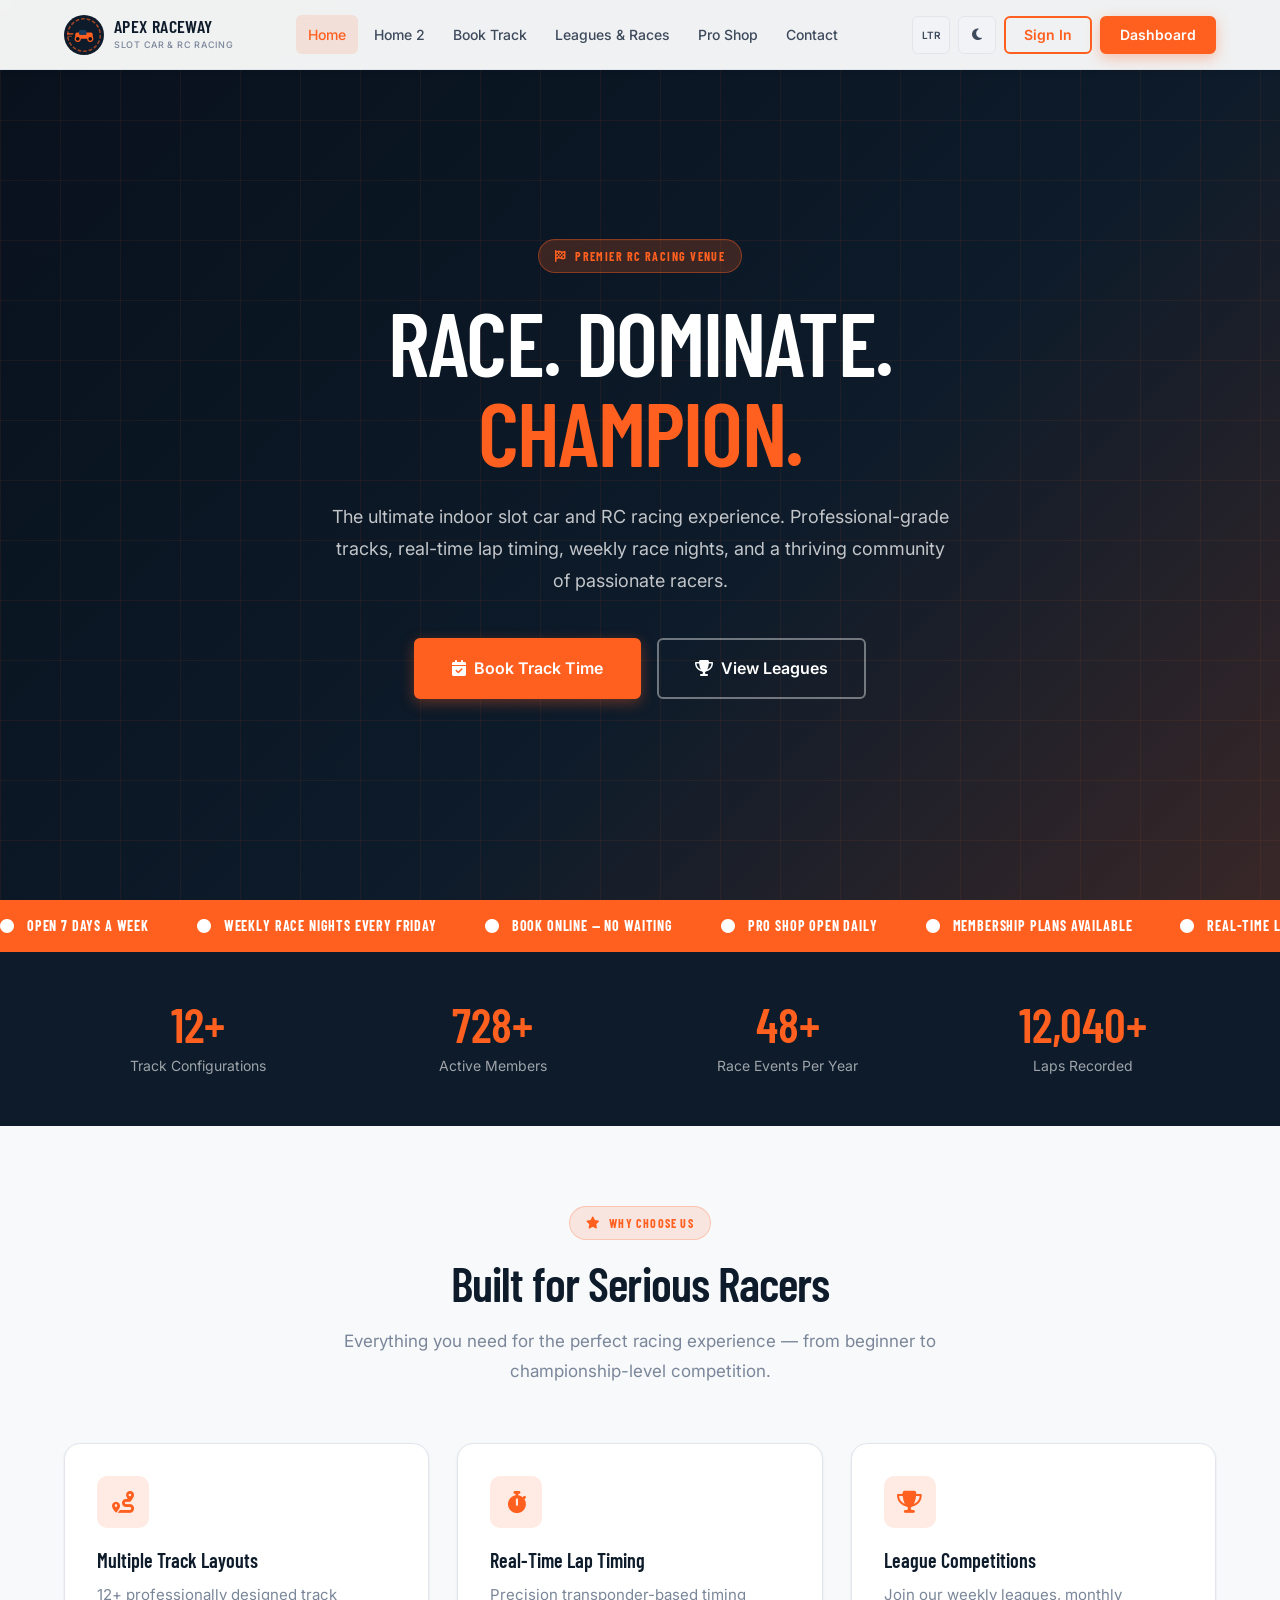
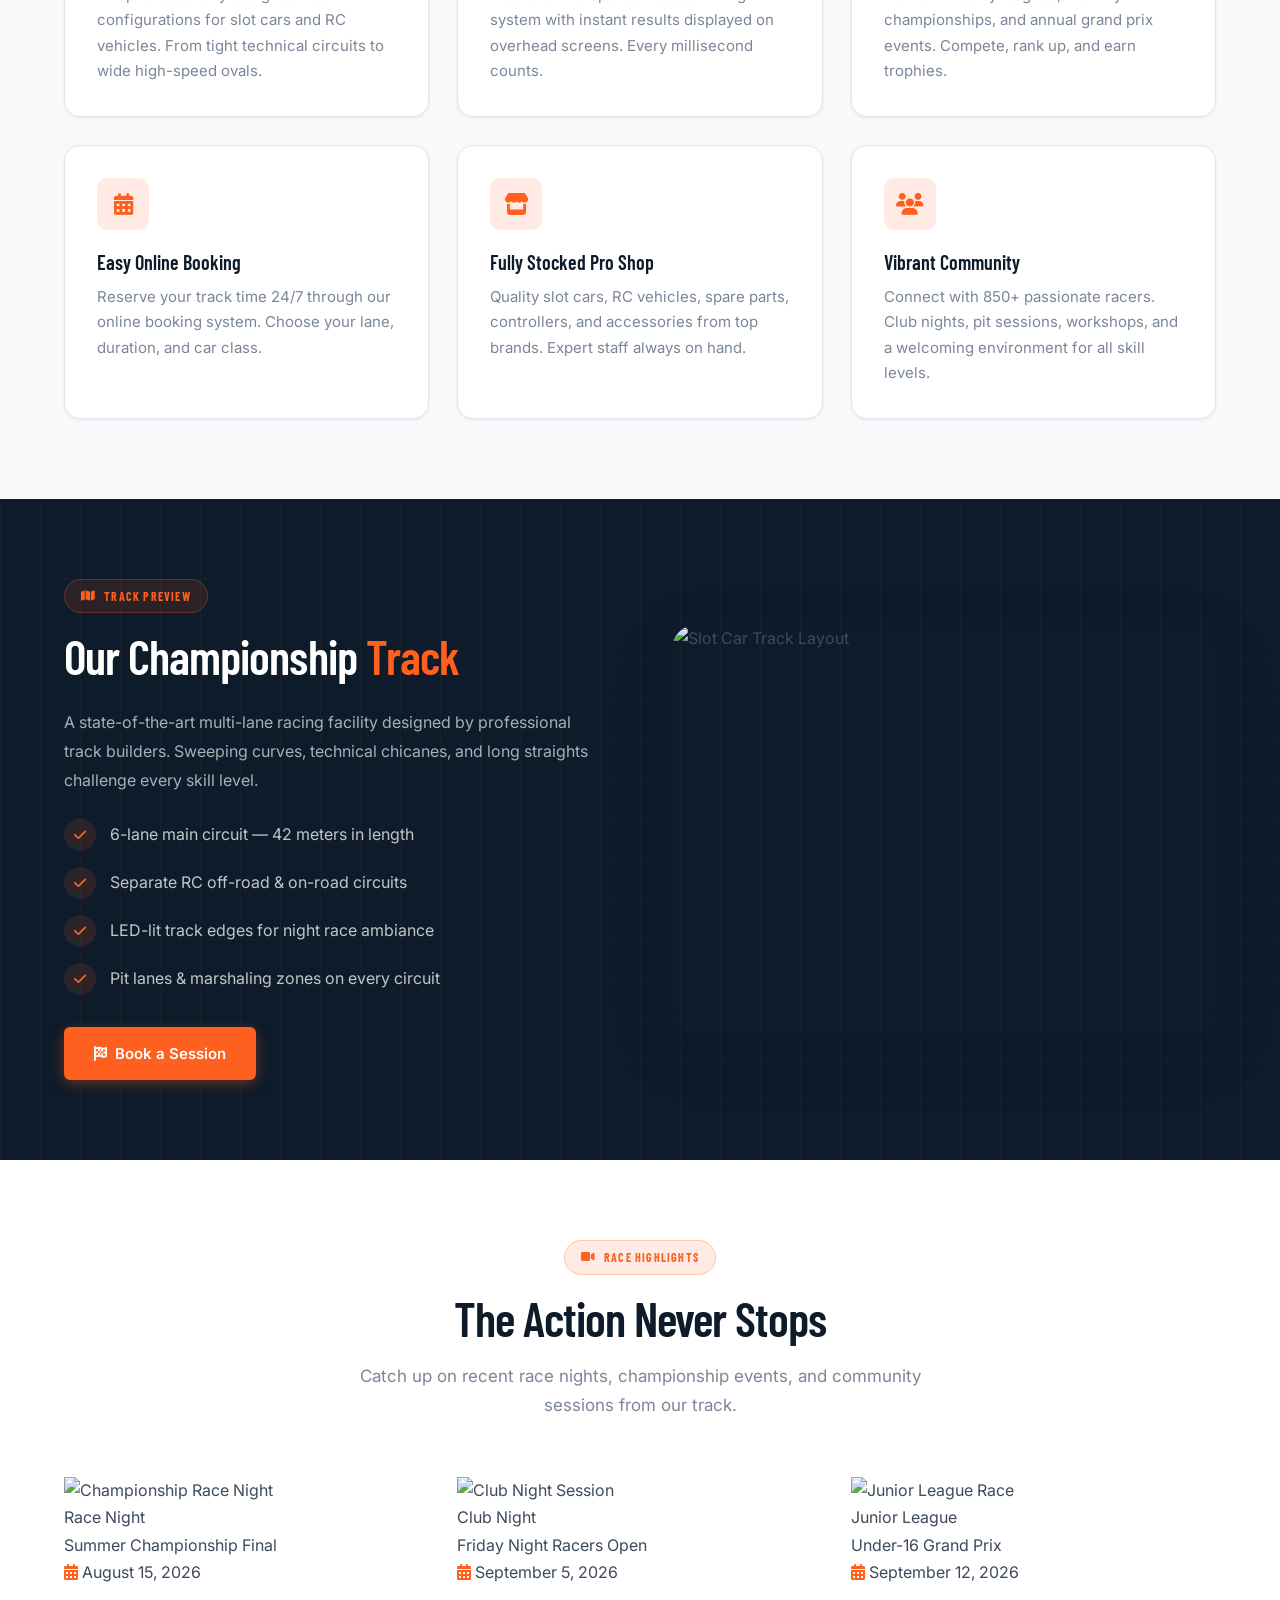
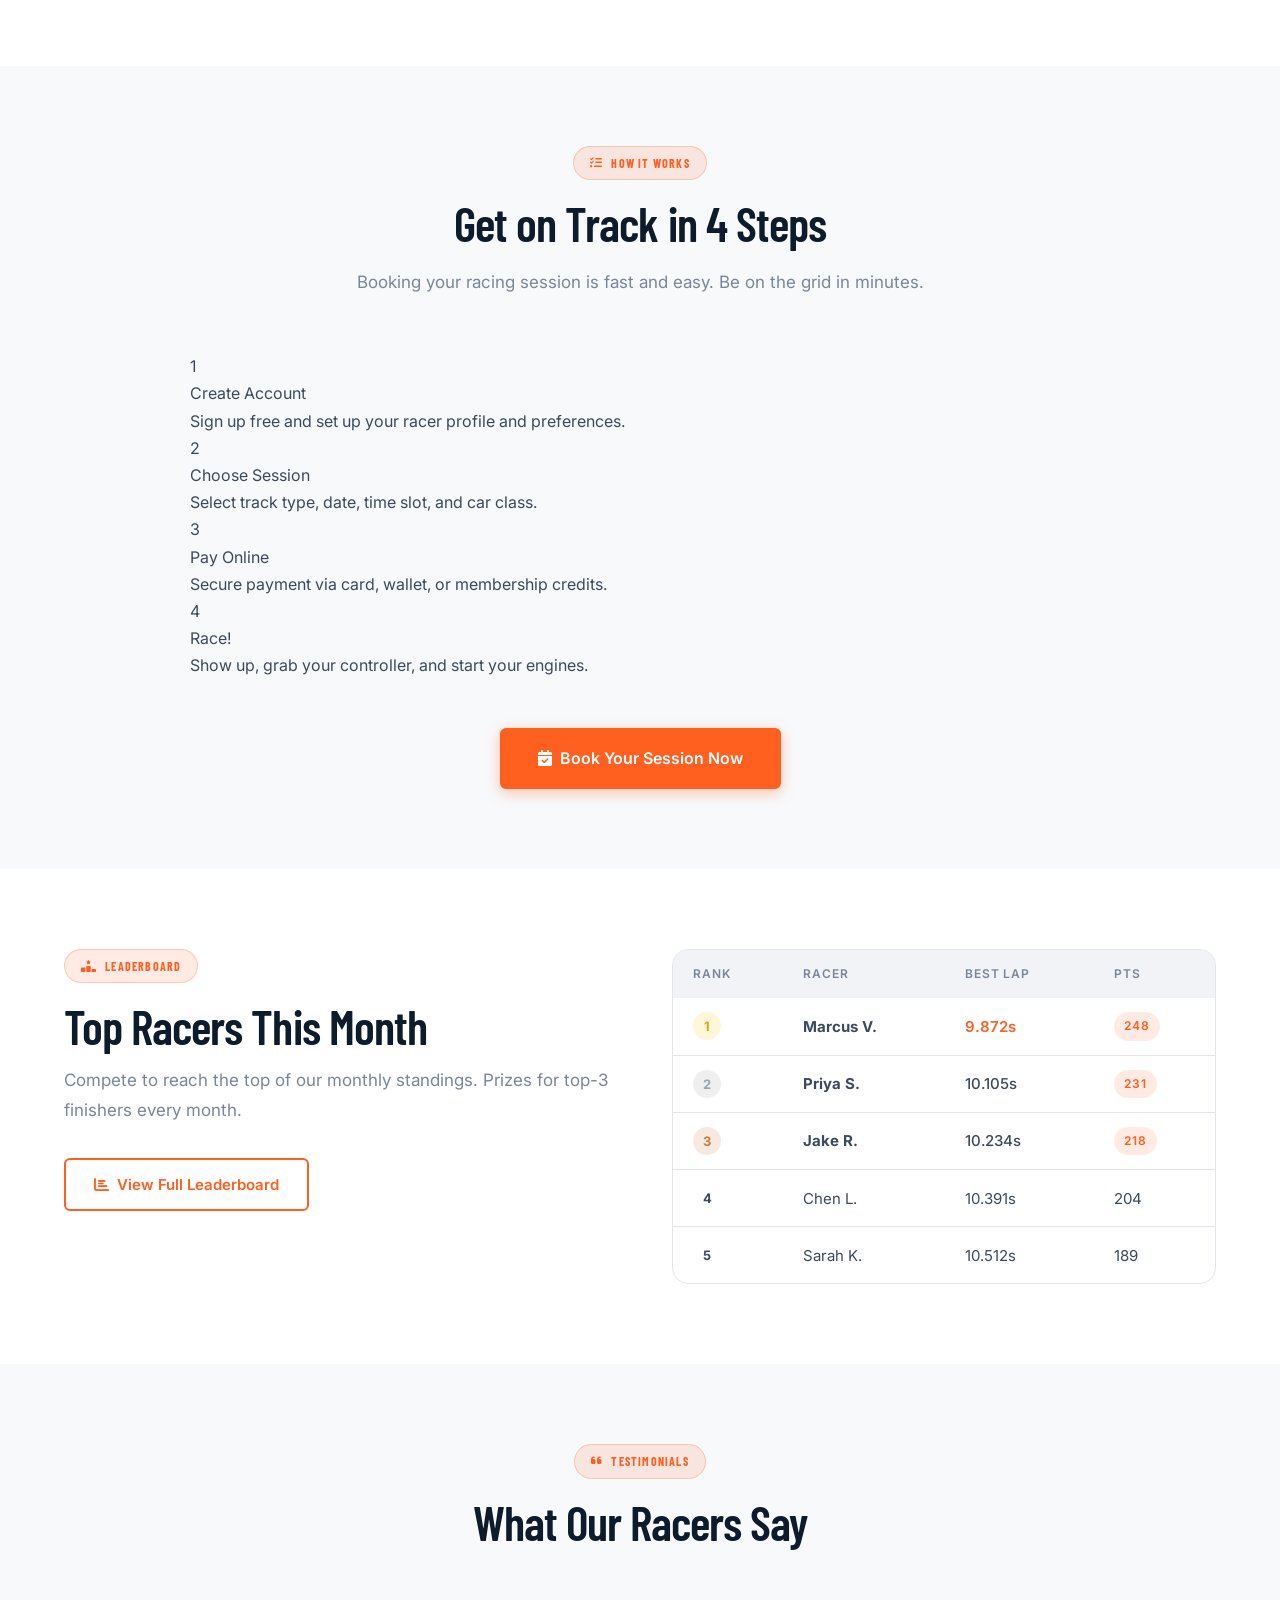
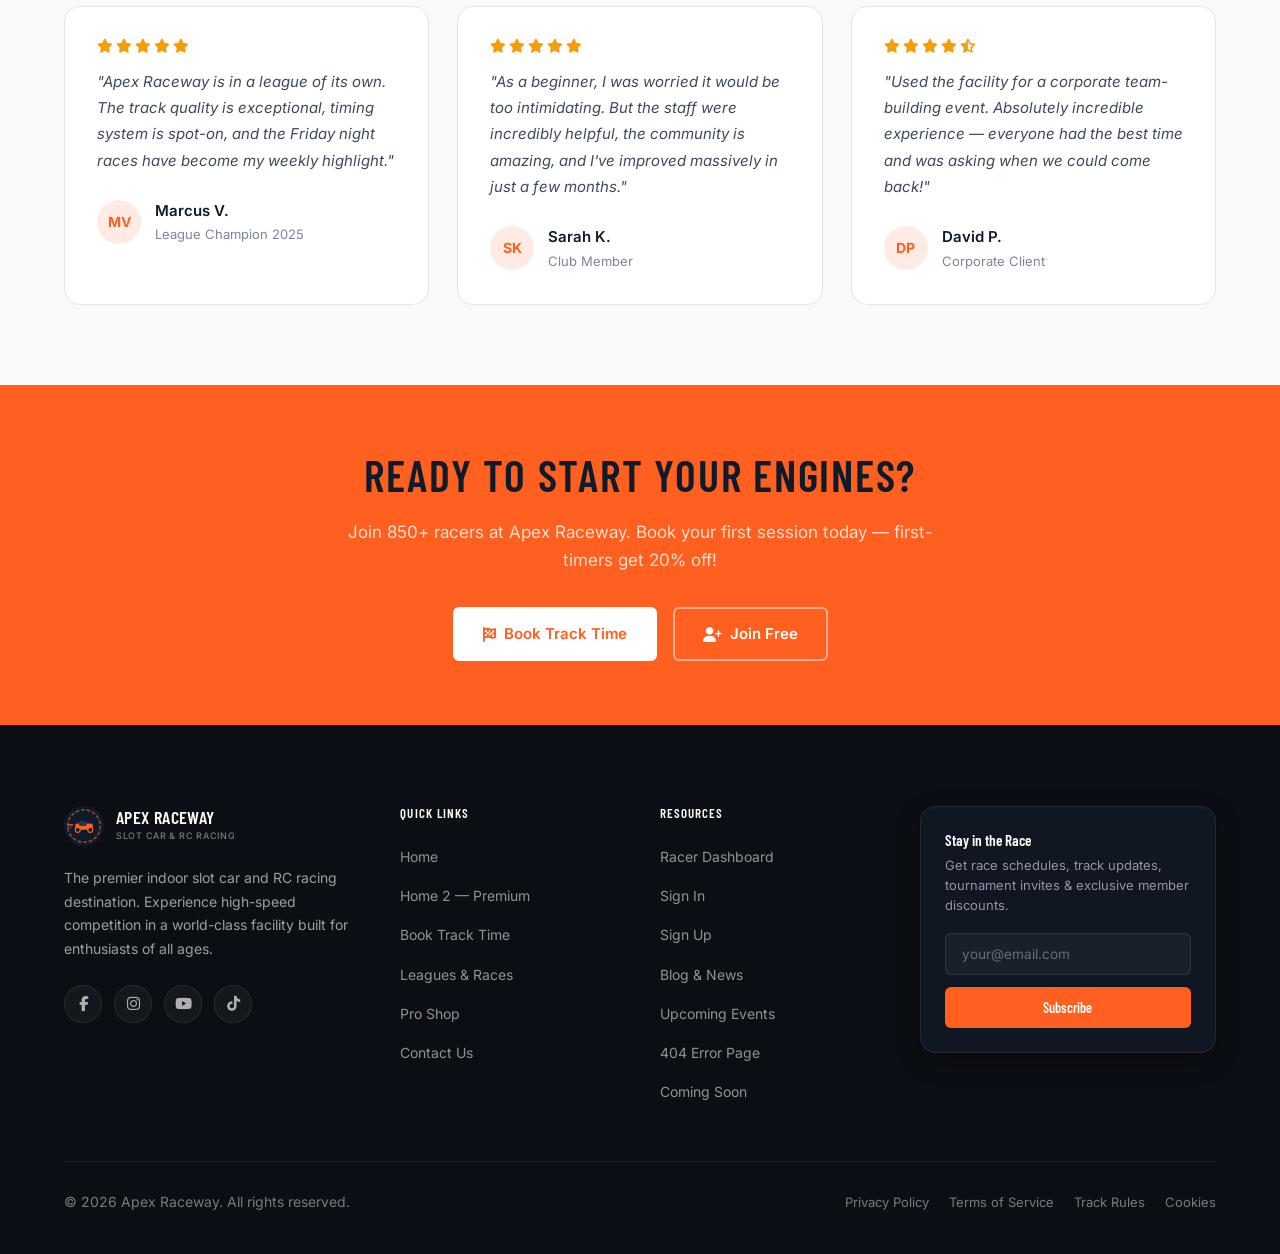
==== commit 4e72202f: "feat: update layout styles and add banner images across pages" ====
--- a/index.html
+++ b/index.html
@@ -1,4 +1,4 @@
-﻿<!DOCTYPE html>
+<!DOCTYPE html>
 <html lang="en" id="root-html">
 <head>
 <meta charset="UTF-8">
@@ -18,7 +18,7 @@
   <div class="hero-overlay"></div>
   <div class="hero-grid-pattern"></div>
   <div class="hero-content" style="padding-top:calc(var(--nav-h) + 3rem);padding-bottom:5rem;">
-    <div style="max-width:700px;">
+    <div style="max-width:820px;margin-inline:auto;text-align:center;display:flex;flex-direction:column;align-items:center;">
       <div class="hero-eyebrow"><i class="fas fa-flag-checkered"></i> Premier RC Racing Venue</div>
       <h1 class="hero-title">Race. Dominate.<span>Champion.</span></h1>
       <p class="hero-desc">The ultimate indoor slot car and RC racing experience. Professional-grade tracks, real-time lap timing, weekly race nights, and a thriving community of passionate racers.</p>
@@ -26,15 +26,8 @@
         <a href="book-track.html" class="btn btn-primary btn-lg"><i class="fas fa-calendar-check"></i> Book Track Time</a>
         <a href="leagues.html" class="btn btn-ghost btn-lg" style="color:#fff;border-color:rgba(255,255,255,0.4);"><i class="fas fa-trophy"></i> View Leagues</a>
       </div>
-      <div class="hero-stats">
-        <div><div class="hero-stat-num" data-count="12" data-suffix="+" id="s1">12+</div><div class="hero-stat-label">Track Layouts</div></div>
-        <div><div class="hero-stat-num" data-count="850" data-suffix="+" id="s2">850+</div><div class="hero-stat-label">Registered Racers</div></div>
-        <div><div class="hero-stat-num" data-count="200" data-suffix="+" id="s3">200+</div><div class="hero-stat-label">Race Events Hosted</div></div>
-        <div><div class="hero-stat-num" data-count="7">7</div><div class="hero-stat-label">Days a Week Open</div></div>
-      </div>
-    </div>
-  </div>
-  <div class="hero-scroll"><i class="fas fa-chevron-down"></i> Scroll</div>
+    </div>
+  </div>
 </section>
 
 <!-- Ticker -->
@@ -54,6 +47,30 @@
     <span class="ticker-item"><i class="fas fa-circle"></i> Real-Time Lap Timing</span>
   </div>
 </div>
+
+<!-- Stats Bar -->
+<section class="stats-bar">
+  <div class="container">
+    <div class="grid-4">
+      <div class="stat-item animate-on-scroll">
+        <div class="stat-num" data-count="12" data-suffix="+">12+</div>
+        <div class="stat-label">Track Configurations</div>
+      </div>
+      <div class="stat-item animate-on-scroll delay-1">
+        <div class="stat-num" data-count="850" data-suffix="+">850+</div>
+        <div class="stat-label">Active Members</div>
+      </div>
+      <div class="stat-item animate-on-scroll delay-2">
+        <div class="stat-num" data-count="48" data-suffix="+">48+</div>
+        <div class="stat-label">Race Events Per Year</div>
+      </div>
+      <div class="stat-item animate-on-scroll delay-3">
+        <div class="stat-num" data-count="15000" data-suffix="+">15,000+</div>
+        <div class="stat-label">Laps Recorded</div>
+      </div>
+    </div>
+  </div>
+</section>
 
 <!-- Features Section -->
 <section class="section" style="background:var(--bg-surface);">
@@ -136,30 +153,6 @@
   </div>
 </section>
 
-<!-- Stats Bar -->
-<section class="stats-bar">
-  <div class="container">
-    <div class="grid-4">
-      <div class="stat-item animate-on-scroll">
-        <div class="stat-num" data-count="12" data-suffix="+">12+</div>
-        <div class="stat-label">Track Configurations</div>
-      </div>
-      <div class="stat-item animate-on-scroll delay-1">
-        <div class="stat-num" data-count="850" data-suffix="+">850+</div>
-        <div class="stat-label">Active Members</div>
-      </div>
-      <div class="stat-item animate-on-scroll delay-2">
-        <div class="stat-num" data-count="48" data-suffix="+">48+</div>
-        <div class="stat-label">Race Events Per Year</div>
-      </div>
-      <div class="stat-item animate-on-scroll delay-3">
-        <div class="stat-num" data-count="15000" data-suffix="+">15,000+</div>
-        <div class="stat-label">Laps Recorded</div>
-      </div>
-    </div>
-  </div>
-</section>
-
 <!-- Race Highlights -->
 <section class="section">
   <div class="container">
--- a/style.css
+++ b/style.css
@@ -1,4 +1,4 @@
-﻿/* ============================================================
+/* ============================================================
    APEX RACEWAY — SLOT CAR & RC RACING TRACK
    Primary: #FF5F1F | Secondary: #0D1B2A
    ============================================================ */
@@ -36,6 +36,7 @@
 ul{list-style:none;}
 input,textarea,select{font-family:var(--font-body);}
 h1,h2,h3,h4,h5,h6{font-family:var(--font-heading);font-weight:600;color:var(--text-heading);line-height:1.2;}
+p{font-family:var(--font-body);font-weight:400;line-height:1.7;}
 .container{max-width:var(--container);margin-inline:auto;padding-inline:1.5rem;}
 .section{padding-block:5rem;}.section-sm{padding-block:3rem;}.section-lg{padding-block:7rem;}
 .section-badge{display:inline-flex;align-items:center;gap:.5rem;background:var(--primary-light);color:var(--primary);border:1px solid rgba(255,95,31,.25);padding:.375rem 1rem;border-radius:var(--radius-full);font-family:var(--font-heading);font-size:.75rem;font-weight:700;letter-spacing:.1em;text-transform:uppercase;margin-bottom:1rem;}
@@ -51,56 +52,49 @@
 .btn-outline:hover{background:var(--primary);color:#fff;transform:translateY(-1px);}
 .btn-ghost{background:transparent;color:var(--text-heading);border-color:var(--border-strong);}
 .btn-ghost:hover{background:var(--bg-muted);border-color:var(--primary);color:var(--primary);}
-.btn-sm{padding:.5rem 1.125rem;font-size:.875rem;}.btn-lg{padding:.9375rem 2.25rem;font-size:1rem;}
+.btn-sm{height:38px;padding:0 1.125rem;font-size:.875rem;line-height:1;}.btn-lg{padding:.9375rem 2.25rem;font-size:1rem;}
 .btn-full{width:100%;}
 
-.navbar{position:fixed;top:0;left:0;right:0;z-index:1000;height:var(--nav-h);background:transparent;transition:background 250ms,box-shadow 250ms,backdrop-filter 250ms;}
-.navbar.scrolled{background:rgba(255,255,255,.92);backdrop-filter:blur(18px);box-shadow:var(--shadow-md);}
-html.dark .navbar.scrolled{background:rgba(8,15,26,.92);}
+.navbar{position:fixed;top:0;left:0;right:0;z-index:1000;height:var(--nav-h);background:rgba(255,255,255,.94);backdrop-filter:blur(18px);-webkit-backdrop-filter:blur(18px);border-bottom:1px solid var(--border);box-shadow:var(--shadow-sm);transition:background 250ms,box-shadow 250ms,border-color 250ms;}
+html.dark .navbar{background:rgba(8,15,26,.94);border-bottom:1px solid rgba(255,255,255,.08);}
+.navbar.scrolled{background:rgba(255,255,255,.98);backdrop-filter:blur(20px);box-shadow:var(--shadow-md);}
+html.dark .navbar.scrolled{background:rgba(8,15,26,.98);border-bottom-color:rgba(255,255,255,.12);}
 .nav-inner{max-width:var(--container);margin-inline:auto;padding-inline:1.5rem;height:100%;display:flex;align-items:center;gap:2rem;}
 .nav-logo{display:flex;align-items:center;gap:.625rem;text-decoration:none;flex-shrink:0;}
 .nav-logo-img{width:40px;height:40px;object-fit:contain;border-radius:var(--radius-sm);}
 .nav-logo-text{display:flex;flex-direction:column;}
-.brand-name{font-family:var(--font-heading);font-size:1.125rem;font-weight:800;color:var(--text-heading);letter-spacing:.02em;line-height:1.1;text-transform:uppercase;}
+.brand-name{font-family:var(--font-heading);font-size:1.125rem;font-weight:600;color:var(--text-heading);letter-spacing:.02em;line-height:1.1;text-transform:uppercase;}
 .brand-tagline{font-size:.5625rem;font-weight:500;color:var(--text-muted);text-transform:uppercase;letter-spacing:.08em;}
 .nav-links{display:flex;align-items:center;gap:.25rem;flex:1;justify-content:center;}
 .nav-link{font-size:.875rem;font-weight:500;color:var(--text-body);padding:.5rem .75rem;border-radius:var(--radius-sm);transition:color 150ms,background 150ms;white-space:nowrap;}
 .nav-link:hover,.nav-link.active{color:var(--primary);background:var(--primary-light);}
 .nav-actions{display:flex;align-items:center;gap:.5rem;flex-shrink:0;}
-.nav-icon-btn{width:36px;height:36px;border-radius:var(--radius-sm);background:var(--bg-muted);border:1px solid var(--border);color:var(--text-body);display:flex;align-items:center;justify-content:center;transition:all 150ms;flex-shrink:0;}
+.nav-icon-btn{width:38px;height:38px;border-radius:var(--radius-sm);background:var(--bg-muted);border:1px solid var(--border);color:var(--text-body);display:flex;align-items:center;justify-content:center;transition:all 150ms;flex-shrink:0;}
 .nav-icon-btn:hover{background:var(--primary-light);color:var(--primary);border-color:var(--primary);}
-.hamburger{display:none;flex-direction:column;justify-content:center;align-items:center;gap:5px;width:36px;height:36px;border-radius:var(--radius-sm);background:var(--bg-muted);border:1px solid var(--border);}
-.hamburger span{display:block;width:18px;height:2px;background:var(--text-heading);border-radius:2px;transition:all 250ms;}
-.hamburger.open span:nth-child(1){transform:translateY(7px) rotate(45deg);}
-.hamburger.open span:nth-child(2){opacity:0;transform:scaleX(0);}
-.hamburger.open span:nth-child(3){transform:translateY(-7px) rotate(-45deg);}
-.mobile-drawer-overlay{position:fixed;inset:0;z-index:2000;background:rgba(0,0,0,.6);backdrop-filter:blur(6px);opacity:0;pointer-events:none;transition:opacity 250ms;}
-.mobile-drawer-overlay.open{opacity:1;pointer-events:auto;}
-.mobile-drawer{position:absolute;top:0;right:0;bottom:0;width:min(320px,90vw);background:var(--bg-card);display:flex;flex-direction:column;transform:translateX(100%);transition:transform 400ms;}
-.mobile-drawer-overlay.open .mobile-drawer{transform:translateX(0);}
-.mobile-drawer-header{display:flex;align-items:center;justify-content:space-between;padding:1.25rem 1.25rem 1rem;border-bottom:1px solid var(--border);}
-.mobile-drawer-close{width:36px;height:36px;border-radius:var(--radius-sm);background:var(--bg-muted);color:var(--text-body);display:flex;align-items:center;justify-content:center;font-size:1rem;}
-.mobile-drawer-close:hover{background:var(--primary-light);color:var(--primary);}
-.mobile-drawer-body{flex:1;overflow-y:auto;padding:1rem;display:flex;flex-direction:column;gap:.25rem;}
-.mobile-nav-link{display:flex;align-items:center;gap:.625rem;padding:.75rem .875rem;border-radius:var(--radius-md);color:var(--text-body);font-size:.9375rem;font-weight:500;transition:all 150ms;}
-.mobile-nav-link:hover,.mobile-nav-link.active{background:var(--primary-light);color:var(--primary);}
-.mobile-drawer-footer{padding:1rem 1.25rem 1.5rem;border-top:1px solid var(--border);display:flex;flex-direction:column;gap:.75rem;}
-.mobile-drawer-controls{display:flex;justify-content:center;gap:.75rem;padding-top:.25rem;}
+.mobile-menu-btn{display:none;width:38px;height:38px;align-items:center;justify-content:center;border-radius:var(--radius-sm);background:var(--bg-muted);border:1px solid var(--border);color:var(--text-heading);cursor:pointer;transition:all 150ms;font-size:1.125rem;flex-shrink:0;}
+.mobile-menu-btn:hover{background:var(--primary-light);color:var(--primary);border-color:var(--primary);}
+.mobile-backdrop{display:none;position:fixed;inset:0;top:var(--nav-h);background:rgba(0,0,0,.65);backdrop-filter:blur(6px);-webkit-backdrop-filter:blur(6px);z-index:990;}
+.mobile-backdrop.open{display:block;}
+@keyframes fadeInDown{from{opacity:0;transform:translateY(-8px);}to{opacity:1;transform:translateY(0);}}
+.mobile-menu{display:none;position:absolute;top:100%;left:0;right:0;background:var(--bg-card);border-bottom:1px solid var(--border);box-shadow:var(--shadow-xl);z-index:995;padding:1.25rem;}
+.mobile-menu.open{display:block;animation:fadeInDown .25s cubic-bezier(.16,1,.3,1);}
+.mobile-menu .mob-link{display:block;padding:.75rem 1rem;border-radius:var(--radius-md);font-family:var(--font-heading);font-weight:500;font-size:.9375rem;color:var(--text-heading);transition:all 150ms;text-decoration:none;}
+.mobile-menu .mob-link:hover,.mobile-menu .mob-link.active{background:var(--primary-light);color:var(--primary);}
+.mobile-menu .mob-actions{margin-top:.875rem;padding-top:.875rem;border-top:1px solid var(--border);display:flex;flex-direction:column;gap:.625rem;}
+.mobile-menu .mob-toggles{display:flex;align-items:center;justify-content:center;gap:.75rem;margin-top:.875rem;padding-top:.25rem;}
 .hero{position:relative;min-height:100vh;display:flex;align-items:center;overflow:hidden;background:var(--secondary);}
 .hero-bg{position:absolute;inset:0;width:100%;height:100%;object-fit:cover;}
 .hero-overlay{position:absolute;inset:0;background:linear-gradient(135deg,rgba(8,15,26,.88) 0%,rgba(13,27,42,.65) 60%,rgba(255,95,31,.18) 100%);}
 .hero-grid-pattern{position:absolute;inset:0;background-image:linear-gradient(rgba(255,95,31,.07) 1px,transparent 1px),linear-gradient(90deg,rgba(255,95,31,.07) 1px,transparent 1px);background-size:60px 60px;}
-.hero-content{position:relative;z-index:2;max-width:var(--container);margin-inline:auto;padding-inline:1.5rem;padding-top:var(--nav-h);width:100%;}
-.hero-eyebrow{display:inline-flex;align-items:center;gap:.5rem;background:rgba(255,95,31,.2);color:var(--primary);border:1px solid rgba(255,95,31,.4);padding:.375rem 1rem;border-radius:var(--radius-full);font-family:var(--font-heading);font-size:.75rem;font-weight:700;letter-spacing:.12em;text-transform:uppercase;margin-bottom:1.5rem;}
-.hero-title{font-family:var(--font-heading);font-size:clamp(3rem,7vw,6rem);font-weight:800;color:#fff;line-height:1.0;letter-spacing:-.02em;margin-bottom:1.5rem;text-transform:uppercase;}
+.hero-content{position:relative;z-index:2;max-width:var(--container);margin-inline:auto;padding-inline:1.5rem;padding-top:var(--nav-h);width:100%;text-align:center;display:flex;justify-content:center;}
+.hero-eyebrow{display:inline-flex;align-items:center;gap:.5rem;background:rgba(255,95,31,.2);color:var(--primary);border:1px solid rgba(255,95,31,.4);padding:.375rem 1rem;border-radius:var(--radius-full);font-family:var(--font-heading);font-size:.75rem;font-weight:700;letter-spacing:.12em;text-transform:uppercase;margin-bottom:1.5rem;margin-inline:auto;}
+.hero-title{font-family:var(--font-heading);font-size:clamp(3rem,7vw,6rem);font-weight:600;color:#fff;line-height:1.0;letter-spacing:-.02em;margin-bottom:1.5rem;text-transform:uppercase;text-align:center;}
 .hero-title span{color:var(--primary);display:block;}
-.hero-desc{font-size:clamp(1rem,1.8vw,1.125rem);color:rgba(255,255,255,.75);max-width:560px;line-height:1.8;margin-bottom:2.5rem;font-weight:400;}
-.hero-actions{display:flex;flex-wrap:wrap;gap:1rem;margin-bottom:3rem;}
-.hero-stats{display:flex;flex-wrap:wrap;gap:2rem;padding-top:2rem;border-top:1px solid rgba(255,255,255,.12);}
-.hero-stat-num{font-family:var(--font-heading);font-size:2rem;font-weight:800;color:var(--primary);line-height:1;}
+.hero-desc{font-size:clamp(1rem,1.8vw,1.125rem);color:rgba(255,255,255,.75);max-width:620px;line-height:1.8;margin-bottom:2.5rem;font-weight:400;margin-inline:auto;text-align:center;}
+.hero-actions{display:flex;flex-wrap:wrap;gap:1rem;margin-bottom:0;justify-content:center;}
+.hero-stats{display:flex;flex-wrap:wrap;gap:2.5rem;padding-top:2rem;border-top:1px solid rgba(255,255,255,.12);justify-content:center;width:100%;max-width:720px;margin-inline:auto;}
+.hero-stat-num{font-family:var(--font-heading);font-size:2rem;font-weight:600;color:var(--primary);line-height:1;}
 .hero-stat-label{font-size:.8125rem;color:rgba(255,255,255,.55);margin-top:.25rem;}
-@keyframes bounceDown{0%,100%{transform:translateX(-50%) translateY(0);}50%{transform:translateX(-50%) translateY(8px);}}
-.hero-scroll{position:absolute;bottom:2rem;left:50%;transform:translateX(-50%);z-index:2;display:flex;flex-direction:column;align-items:center;gap:.5rem;color:rgba(255,255,255,.4);font-size:.6875rem;letter-spacing:.1em;text-transform:uppercase;animation:bounceDown 2s infinite;}
 .card{background:var(--bg-card);border:1px solid var(--border);border-radius:var(--radius-lg);overflow:hidden;transition:all 250ms;box-shadow:var(--shadow-sm);}
 .card:hover{box-shadow:var(--shadow-lg);transform:translateY(-4px);border-color:var(--primary);}
 .card-img{width:100%;height:220px;object-fit:cover;} .card-body{padding:1.5rem;}
@@ -116,15 +110,15 @@
 .stats-bar{background:var(--secondary);color:#fff;padding-block:3rem;}
 html.dark .stats-bar{background:var(--bg-surface);border-top:1px solid var(--border);border-bottom:1px solid var(--border);}
 .stat-item{text-align:center;}
-.stat-num{font-family:var(--font-heading);font-size:clamp(2rem,4vw,3rem);font-weight:800;color:var(--primary);line-height:1;}
+.stat-num{font-family:var(--font-heading);font-size:clamp(2rem,4vw,3rem);font-weight:600;color:var(--primary);line-height:1;}
 .stat-label{font-size:.875rem;color:rgba(255,255,255,.6);margin-top:.375rem;font-weight:400;}
 html.dark .stat-label{color:var(--text-muted);}
 .pricing-card{background:var(--bg-card);border:2px solid var(--border);border-radius:var(--radius-xl);padding:2.5rem 2rem;position:relative;transition:all 250ms;text-align:center;}
 .pricing-card:hover{box-shadow:var(--shadow-xl);transform:translateY(-6px);}
 .pricing-card.popular{border-color:var(--primary);box-shadow:0 0 0 1px var(--primary),var(--shadow-lg);}
 .pricing-badge{position:absolute;top:1.25rem;right:1.25rem;background:var(--primary);color:#fff;padding:.25rem .75rem;border-radius:var(--radius-full);font-size:.6875rem;font-weight:700;text-transform:uppercase;}
-.pricing-title{font-family:var(--font-heading);font-size:1.375rem;font-weight:700;margin-bottom:.5rem;}
-.pricing-price{font-family:var(--font-heading);font-size:clamp(2.5rem,5vw,3.5rem);font-weight:800;color:var(--primary);line-height:1;margin:1.25rem 0;}
+.pricing-title{font-family:var(--font-heading);font-size:1.375rem;font-weight:600;margin-bottom:.5rem;}
+.pricing-price{font-family:var(--font-heading);font-size:clamp(2.5rem,5vw,3.5rem);font-weight:600;color:var(--primary);line-height:1;margin:1.25rem 0;}
 .pricing-price sup{font-size:1.25rem;font-weight:600;vertical-align:super;}
 .pricing-price small{font-size:1rem;font-weight:400;color:var(--text-muted);}
 .pricing-desc{font-size:.9375rem;color:var(--text-muted);margin-bottom:1.75rem;}
@@ -154,7 +148,7 @@
 .product-rating{display:flex;align-items:center;gap:.375rem;font-size:.8125rem;color:var(--text-muted);margin-bottom:1rem;}
 .product-rating i{color:var(--warning);font-size:.75rem;}
 .product-price-row{display:flex;align-items:center;justify-content:space-between;}
-.product-price{font-family:var(--font-heading);font-size:1.375rem;font-weight:700;color:var(--primary);}
+.product-price{font-family:var(--font-heading);font-size:1.375rem;font-weight:600;color:var(--primary);}
 .product-old-price{font-size:.875rem;color:var(--text-light);text-decoration:line-through;margin-left:.5rem;}
 .testimonial-card{background:var(--bg-card);border:1px solid var(--border);border-radius:var(--radius-lg);padding:2rem;transition:all 250ms;}
 .testimonial-card:hover{border-color:var(--primary);box-shadow:var(--shadow-md);}
@@ -176,6 +170,40 @@
 .password-wrapper .form-input{padding-right:3rem;}
 .password-toggle{position:absolute;right:.875rem;top:50%;transform:translateY(-50%);color:var(--text-muted);background:none;border:none;cursor:pointer;font-size:1rem;}
 .password-toggle:hover{color:var(--primary);}
+
+/* RTL Form Alignment */
+[dir="rtl"] .form-input,
+[dir="rtl"] .form-select,
+[dir="rtl"] .form-textarea,
+[dir="rtl"] input,
+[dir="rtl"] textarea,
+[dir="rtl"] select {
+    text-align: right;
+    direction: rtl;
+}
+[dir="rtl"] input[type="tel"],
+[dir="rtl"] input[type="email"],
+[dir="rtl"] input[type="number"],
+[dir="rtl"] input[type="text"],
+[dir="rtl"] input[type="password"] {
+    text-align: right;
+    direction: rtl;
+}
+[dir="rtl"] input::placeholder,
+[dir="rtl"] textarea::placeholder,
+[dir="rtl"] .form-input::placeholder,
+[dir="rtl"] .form-textarea::placeholder {
+    text-align: right;
+    direction: rtl;
+}
+[dir="rtl"] .password-wrapper .form-input {
+    padding-left: 3rem;
+    padding-right: 1rem;
+}
+[dir="rtl"] .password-toggle {
+    left: .875rem;
+    right: auto;
+}
 .checkbox-wrapper{display:flex;align-items:center;gap:.5rem;cursor:pointer;font-size:.875rem;color:var(--text-body);}
 .checkbox-wrapper input[type=checkbox]{width:16px;height:16px;accent-color:var(--primary);}
 .divider{display:flex;align-items:center;gap:1rem;color:var(--text-muted);font-size:.8125rem;margin-block:1.25rem;}
@@ -197,33 +225,42 @@
 .faq-item.active .faq-q i{transform:rotate(180deg);color:var(--primary);}
 .faq-a{display:none;padding:0 1.5rem 1.25rem;font-size:.9375rem;color:var(--text-muted);line-height:1.7;}
 .faq-item.active .faq-a{display:block;}
-.footer{background:var(--secondary);color:rgba(255,255,255,.8);padding-top:4rem;}
-html.dark .footer{background:#040a14;}
-.footer-grid{display:grid;grid-template-columns:1.8fr 1fr 1fr 1.4fr;gap:3rem;padding-bottom:3rem;border-bottom:1px solid rgba(255,255,255,.08);}
-.footer-brand>p{font-size:.9375rem;color:rgba(255,255,255,.55);line-height:1.75;margin-top:1rem;margin-bottom:1.5rem;}
-.footer-logo-wrap{display:flex;align-items:center;gap:.75rem;text-decoration:none;}
-.footer-logo-img{width:40px;height:40px;object-fit:contain;border-radius:var(--radius-sm);}
-.footer-brand-name{font-family:var(--font-heading);font-size:1.125rem;font-weight:800;color:#fff;letter-spacing:.05em;display:block;text-transform:uppercase;}
-.footer-brand-sub{font-size:.5625rem;color:rgba(255,255,255,.4);display:block;}
-.footer-socials{display:flex;gap:.625rem;}
-.footer-social-link{width:36px;height:36px;border-radius:var(--radius-sm);background:rgba(255,255,255,.08);color:rgba(255,255,255,.6);display:flex;align-items:center;justify-content:center;font-size:.875rem;transition:all 150ms;}
-.footer-social-link:hover{background:var(--primary);color:#fff;transform:translateY(-2px);}
-.footer-col-title{font-family:var(--font-heading);font-size:.875rem;font-weight:700;color:#fff;letter-spacing:.06em;text-transform:uppercase;margin-bottom:1.25rem;}
-.footer-links{display:flex;flex-direction:column;gap:.625rem;}
-.footer-links a{font-size:.9375rem;color:rgba(255,255,255,.55);transition:color 150ms;}
-.footer-links a:hover{color:var(--primary);}
-.footer-newsletter h4{font-family:var(--font-heading);font-size:1rem;font-weight:700;color:#fff;margin-bottom:.5rem;}
-.footer-newsletter>p{font-size:.875rem;color:rgba(255,255,255,.5);margin-bottom:1rem;}
-.footer-newsletter-form{display:flex;flex-direction:column;gap:.625rem;}
-.footer-newsletter-input{width:100%;padding:.6875rem 1rem;background:rgba(255,255,255,.07);border:1px solid rgba(255,255,255,.15);border-radius:var(--radius-sm);color:#fff;font-size:.875rem;outline:none;}
-.footer-newsletter-input:focus{border-color:var(--primary);}
-.footer-newsletter-btn{width:100%;padding:.6875rem;border-radius:var(--radius-sm);background:var(--primary);color:#fff;font-size:.875rem;font-weight:600;border:none;cursor:pointer;}
-.footer-newsletter-btn:hover{background:var(--primary-dark);}
-.footer-bottom{display:flex;align-items:center;justify-content:space-between;padding-block:1.5rem;flex-wrap:wrap;gap:.75rem;}
-.footer-bottom p{font-size:.875rem;color:rgba(255,255,255,.35);}
-.footer-bottom-links{display:flex;flex-wrap:wrap;gap:1.25rem;}
-.footer-bottom-links a{font-size:.8125rem;color:rgba(255,255,255,.35);transition:color 150ms;}
-.footer-bottom-links a:hover{color:var(--primary);}
+/* --- Footer --- */
+.footer{background:#0B0E14;color:#fff;padding:5rem 0 2.5rem;border-top:1px solid rgba(255,255,255,.06);position:relative;overflow:hidden;}
+html.dark .footer{background:#040810;border-top-color:rgba(255,255,255,.08);}
+.footer-grid{display:grid;grid-template-columns:1.35fr 1fr 1fr 1.35fr;gap:3rem 2.5rem;margin-bottom:3.5rem;align-items:start;}
+.footer-logo{display:inline-flex;align-items:center;gap:.75rem;text-decoration:none;margin-bottom:1.25rem;}
+.footer-logo .brand-name{color:#fff!important;font-weight:600;font-family:var(--font-heading);}
+.footer-brand p{color:rgba(255,255,255,.6);font-size:.875rem;line-height:1.7;margin:0 0 1.5rem 0;max-width:380px;font-weight:400;}
+.footer-socials{display:flex;align-items:center;gap:.75rem;}
+.footer-social-link{width:2.375rem;height:2.375rem;display:inline-flex;align-items:center;justify-content:center;border-radius:50%;background:rgba(255,255,255,.04);border:1px solid rgba(255,255,255,.09);color:rgba(255,255,255,.65);transition:all 150ms;text-decoration:none;font-size:.9375rem;}
+.footer-social-link:hover{border-color:var(--primary);color:#fff;background:rgba(255,95,31,.2);transform:translateY(-2px);box-shadow:0 4px 14px rgba(255,95,31,.25);}
+.footer-col-title{font-family:var(--font-heading);font-weight:600;font-size:.8125rem;text-transform:uppercase;letter-spacing:.08em;color:#fff;margin-bottom:1.35rem;}
+.footer-links{list-style:none;padding:0;margin:0;display:flex;flex-direction:column;gap:.75rem;}
+.footer-links li{margin-bottom:0;}
+.footer-links a{color:rgba(255,255,255,.55);font-size:.875rem;text-decoration:none;transition:all 150ms;display:inline-block;font-weight:400;}
+.footer-links a:hover{color:#fff;transform:translateX(4px);}
+[dir="rtl"] .footer-links a:hover{transform:translateX(-4px);}
+
+/* Newsletter Card */
+.footer-newsletter-card{background:#111722;border:1px solid rgba(255,255,255,.08);border-radius:var(--radius-lg);padding:1.5rem;box-shadow:0 8px 24px rgba(0,0,0,.25);}
+html.dark .footer-newsletter-card{background:#0d1420;border-color:rgba(255,255,255,.1);}
+.footer-newsletter-title{font-family:var(--font-heading);color:#fff;font-size:.95rem;font-weight:600;margin-bottom:.35rem;}
+.footer-newsletter-desc{color:rgba(255,255,255,.55);font-size:.8125rem;line-height:1.55;margin-bottom:1.15rem;font-weight:400;}
+.footer-newsletter-form{display:flex;flex-direction:column;gap:.75rem;}
+.footer-newsletter-input{width:100%;padding:.75rem 1rem;background:#18202C;border:1px solid rgba(255,255,255,.1);border-radius:var(--radius-sm);color:#fff;font-family:var(--font-body);font-size:.85rem;outline:none;transition:all 150ms;}
+html.dark .footer-newsletter-input{background:#131b27;}
+.footer-newsletter-input:focus{border-color:var(--primary);background:#1D2736;box-shadow:0 0 0 3px rgba(255,95,31,.2);}
+.footer-newsletter-input::placeholder{color:rgba(255,255,255,.35);}
+.footer-newsletter-btn{width:100%;padding:.75rem 1rem;background:var(--primary);color:#fff;border:none;border-radius:var(--radius-sm);font-family:var(--font-heading);font-weight:600;font-size:.875rem;cursor:pointer;transition:all 150ms;display:flex;align-items:center;justify-content:center;}
+.footer-newsletter-btn:hover{background:var(--primary-dark);transform:translateY(-1px);box-shadow:0 4px 14px rgba(255,95,31,.35);}
+
+/* Footer Bottom Bar */
+.footer-bottom{border-top:1px solid rgba(255,255,255,.07);padding-top:1.75rem;display:flex;align-items:center;justify-content:space-between;flex-wrap:wrap;gap:1rem;}
+.footer-bottom p{font-size:.875rem;color:rgba(255,255,255,.45);font-weight:400;margin:0;}
+.footer-bottom-links{display:flex;align-items:center;flex-wrap:wrap;gap:1.25rem;}
+.footer-bottom-links a{font-size:.8125rem;color:rgba(255,255,255,.45);text-decoration:none;transition:color 150ms;font-weight:400;}
+.footer-bottom-links a:hover{color:#fff;}
 .scroll-to-top-btn{position:fixed;bottom:2rem;right:2rem;z-index:900;width:44px;height:44px;border-radius:var(--radius-md);background:var(--primary);color:#fff;box-shadow:var(--shadow-md);display:flex;align-items:center;justify-content:center;font-size:.875rem;opacity:0;pointer-events:none;transform:translateY(12px);transition:all 250ms;}
 .scroll-to-top-btn.visible{opacity:1;pointer-events:auto;transform:translateY(0);}
 .scroll-to-top-btn:hover{background:var(--primary-dark);transform:translateY(-2px);}
@@ -232,52 +269,71 @@
 .animate-on-scroll.delay-1{transition-delay:.1s;} .animate-on-scroll.delay-2{transition-delay:.2s;}
 .animate-on-scroll.delay-3{transition-delay:.3s;} .animate-on-scroll.delay-4{transition-delay:.4s;}
 .auth-page #main-nav,.auth-page #main-footer,.auth-page .scroll-to-top-btn{display:none!important;}
-.login-page{min-height:100vh;display:grid;grid-template-columns:1fr 1fr;}
-.login-visual{position:relative;overflow:hidden;background:var(--secondary);display:flex;flex-direction:column;justify-content:flex-end;padding:3rem;min-height:100vh;}
-.login-visual-bg{position:absolute;inset:0;width:100%;height:100%;object-fit:cover;opacity:.45;}
-.login-visual-overlay{position:absolute;inset:0;background:linear-gradient(to top,rgba(8,15,26,.97) 0%,rgba(8,15,26,.5) 55%,rgba(8,15,26,.1) 100%);}
-.login-visual-logo{position:absolute;top:2rem;left:3rem;z-index:2;display:flex;align-items:center;gap:.625rem;text-decoration:none;}
-.login-visual-brand{font-family:var(--font-heading);font-size:1.125rem;font-weight:800;color:#fff;display:block;text-transform:uppercase;letter-spacing:.05em;}
-.login-visual-brand-sub{font-size:.5625rem;color:rgba(255,255,255,.5);text-transform:uppercase;letter-spacing:.06em;display:block;}
-.login-visual-content{position:relative;z-index:2;}
-.login-visual-quote{font-family:var(--font-heading);font-size:clamp(1.5rem,2.8vw,2.25rem);font-weight:700;color:#fff;line-height:1.2;margin-bottom:1rem;text-transform:uppercase;}
-.login-visual-quote span{color:var(--primary);}
-.login-visual-sub{font-size:.9375rem;color:rgba(255,255,255,.55);line-height:1.7;margin-bottom:1.75rem;}
-.login-visual-pills{display:flex;flex-wrap:wrap;gap:.625rem;}
-.login-pill{display:inline-flex;align-items:center;gap:.375rem;padding:.375rem .875rem;border-radius:var(--radius-full);background:rgba(255,255,255,.08);border:1px solid rgba(255,255,255,.15);font-size:.8125rem;color:rgba(255,255,255,.75);}
-.login-form-panel{display:flex;flex-direction:column;justify-content:center;align-items:center;padding:2rem 3rem;background:var(--bg-body);overflow-y:auto;position:relative;}
-.login-controls{position:absolute;top:1.25rem;right:1.5rem;display:flex;gap:.5rem;z-index:10;}
-.auth-toggle-btn{width:36px;height:36px;border-radius:var(--radius-sm);background:var(--bg-muted);border:1px solid var(--border);color:var(--text-body);display:flex;align-items:center;justify-content:center;transition:all 150ms;font-size:.875rem;}
-.auth-toggle-btn:hover{background:var(--primary-light);color:var(--primary);}
-.login-form-inner{width:100%;max-width:400px;}
-.login-logo-inner{display:flex;align-items:center;gap:.625rem;text-decoration:none;margin-bottom:2rem;justify-content:center;}
-.login-brand-name{font-family:var(--font-heading);font-size:1.0625rem;font-weight:800;color:var(--text-heading);text-transform:uppercase;letter-spacing:.05em;}
-.login-brand-sub{font-size:.5625rem;color:var(--text-muted);text-transform:uppercase;}
-.login-heading{font-family:var(--font-heading);font-size:1.625rem;font-weight:600;color:var(--text-heading);text-align:center;margin-bottom:.375rem;}
-.login-heading-sub{font-size:.875rem;color:var(--text-muted);text-align:center;margin-bottom:1.75rem;}
-.error-page{min-height:100vh;display:flex;align-items:center;justify-content:center;text-align:center;padding:2rem;background:var(--bg-body);}
-.error-num{font-family:var(--font-heading);font-size:clamp(6rem,20vw,12rem);font-weight:900;line-height:1;color:var(--primary);opacity:.15;position:absolute;left:50%;transform:translateX(-50%);white-space:nowrap;pointer-events:none;}
-.error-content{position:relative;z-index:1;}
-.error-icon{font-size:3rem;color:var(--primary);margin-bottom:1.5rem;}
-.error-title{font-family:var(--font-heading);font-size:clamp(1.75rem,4vw,2.5rem);font-weight:700;margin-bottom:1rem;}
-.error-desc{font-size:1.0625rem;color:var(--text-muted);max-width:480px;margin-inline:auto;margin-bottom:2.5rem;}
-.coming-soon-page{min-height:100vh;display:flex;align-items:center;justify-content:center;text-align:center;padding:2rem;position:relative;overflow:hidden;background:var(--secondary);}
-.coming-soon-page::before{content:'';position:absolute;inset:0;background:radial-gradient(ellipse 80% 60% at 50% 100%,rgba(255,95,31,.2) 0%,transparent 70%);}
-.coming-soon-content{position:relative;z-index:1;max-width:600px;margin-inline:auto;}
-.coming-soon-logo{display:flex;align-items:center;justify-content:center;gap:.75rem;margin-bottom:3rem;text-decoration:none;}
-.coming-soon-title{font-family:var(--font-heading);font-size:clamp(2.5rem,7vw,4.5rem);font-weight:800;color:#fff;line-height:1;margin-bottom:1rem;text-transform:uppercase;}
-.coming-soon-title span{color:var(--primary);}
-.coming-soon-desc{font-size:1.0625rem;color:rgba(255,255,255,.55);margin-bottom:3rem;line-height:1.75;}
-.countdown{display:flex;justify-content:center;gap:1.5rem;margin-bottom:3rem;}
-.countdown-item{text-align:center;}
-.countdown-num{font-family:var(--font-heading);font-size:clamp(2rem,5vw,3.5rem);font-weight:800;color:var(--primary);display:block;line-height:1;background:rgba(255,95,31,.1);border:1px solid rgba(255,95,31,.25);border-radius:var(--radius-md);padding:.75rem 1.25rem;min-width:80px;}
-.countdown-label{font-size:.6875rem;color:rgba(255,255,255,.4);text-transform:uppercase;letter-spacing:.1em;margin-top:.5rem;}
+
+/* --- Auth Pages --- */
+.auth-page{min-height:100vh;display:flex;flex-direction:column;overflow-x:hidden;background:linear-gradient(160deg,#f0f4f8 0%,#e2e8f0 50%,#f8f9fb 100%);}
+html.dark .auth-page{background:linear-gradient(160deg,#080f1a 0%,#101f35 40%,#080f1a 100%);}
+.auth-topbar{display:flex;align-items:center;justify-content:flex-end;padding:1.25rem 1.5rem;max-width:1200px;margin:0 auto;width:100%;}
+[dir="rtl"] .auth-topbar{justify-content:flex-start;}
+.auth-toggle-btn{width:2.25rem;height:2.25rem;display:flex;align-items:center;justify-content:center;border-radius:var(--radius-md);background:var(--bg-card);border:1px solid var(--border);color:var(--text-heading);font-size:0.75rem;cursor:pointer;transition:all 150ms;}
+.auth-toggle-btn:hover{background:var(--primary-light);border-color:var(--primary);color:var(--primary);}
+html.dark .auth-toggle-btn{background:rgba(255,255,255,0.08);border-color:rgba(255,255,255,0.12);color:rgba(255,255,255,0.75);}
+html.dark .auth-toggle-btn:hover{background:rgba(255,255,255,0.15);color:#fff;}
+@keyframes fadeInUp{from{opacity:0;transform:translateY(16px);}to{opacity:1;transform:translateY(0);}}
+.auth-card{position:relative;overflow:hidden;width:100%;max-width:440px;margin:0 auto;background:var(--bg-card);border-radius:var(--radius-xl);box-shadow:var(--shadow-xl);border:1px solid var(--border);padding:2.5rem;animation:fadeInUp 0.4s ease;}
+@media(max-width:480px){.auth-card{margin:0 1rem;padding:2rem 1.25rem;}}
+.auth-logo{display:flex;align-items:center;gap:0.75rem;justify-content:center;margin-bottom:1.75rem;text-decoration:none;}
+.auth-logo-text{display:flex;flex-direction:column;line-height:1.15;text-align:left;}
+.auth-logo-text .brand-top{font-family:var(--font-heading);font-weight:600;font-size:1.25rem;color:var(--text-heading);letter-spacing:0.04em;text-transform:uppercase;}
+.auth-logo-text .brand-bottom{font-family:var(--font-heading);font-weight:600;font-size:0.625rem;color:var(--primary);text-transform:uppercase;letter-spacing:0.12em;}
+.social-login-grid{display:grid;grid-template-columns:repeat(3,1fr);gap:0.75rem;margin-bottom:1.5rem;}
+.social-btn{display:flex;align-items:center;justify-content:center;padding:0.75rem;border:1.5px solid var(--border);border-radius:var(--radius-md);background:var(--bg-surface);color:var(--text-heading);cursor:pointer;transition:all 150ms;font-size:1.125rem;}
+.social-btn:hover{border-color:var(--primary);background:var(--primary-light);color:var(--primary);}
+html.dark .social-btn{background:rgba(255,255,255,0.04);border-color:rgba(255,255,255,0.1);color:#fff;}
+html.dark .social-btn:hover{background:rgba(255,95,31,0.15);border-color:var(--primary);}
+.social-btn svg{display:block;}
+.divider{display:flex;align-items:center;text-align:center;color:var(--text-muted);font-size:0.75rem;text-transform:uppercase;letter-spacing:0.08em;margin:1.5rem 0;}
+.divider::before,.divider::after{content:'';flex:1;border-bottom:1px solid var(--border);}
+.divider:not(:empty)::before{margin-right:1rem;}
+.divider:not(:empty)::after{margin-left:1rem;}
+
+/* --- Fullscreen Error & Coming Soon Pages --- */
+.fullscreen-page{min-height:100vh;display:flex;flex-direction:column;overflow-x:hidden;background:linear-gradient(160deg,#f0f4f8 0%,#e2e8f0 50%,#f8f9fb 100%);}
+html.dark .fullscreen-page{background:linear-gradient(160deg,#080f1a 0%,#101f35 40%,#080f1a 100%);}
+.fullscreen-content{flex:1;display:flex;align-items:center;justify-content:center;padding:2rem 1.25rem;text-align:center;position:relative;overflow:hidden;width:100%;}
+.error-illustration{position:relative;display:inline-block;margin-bottom:1.5rem;}
+.error-code{font-family:var(--font-heading);font-weight:600;font-size:clamp(6rem,18vw,10rem);line-height:1;color:transparent;-webkit-text-stroke:2px rgba(255,95,31,0.4);background:linear-gradient(135deg,var(--primary),#ff8a50);-webkit-background-clip:text;background-clip:text;}
+.error-subtitle{font-family:var(--font-heading);font-weight:600;font-size:clamp(1.5rem,3vw,2.25rem);color:var(--text-heading);margin-bottom:0.75rem;}
+.error-desc{color:var(--text-muted);font-size:1rem;max-width:440px;margin:0 auto 2rem;line-height:1.7;font-weight:400;}
+.coming-title{color:var(--text-heading);font-size:clamp(2rem,5vw,3rem);font-weight:600;margin-bottom:0.75rem;}
+.coming-desc{color:var(--text-body);font-size:1rem;max-width:440px;margin:0 auto;line-height:1.7;font-weight:400;}
+.countdown-grid{display:grid;grid-template-columns:repeat(4,1fr);gap:1rem;max-width:480px;margin:2rem auto;width:100%;}
+.countdown-item{background:var(--bg-card);border:1px solid var(--border);box-shadow:var(--shadow-sm);border-radius:var(--radius-lg);padding:1.25rem 0.75rem;text-align:center;backdrop-filter:blur(8px);}
+html.dark .countdown-item{background:rgba(255,255,255,0.05);border-color:rgba(255,255,255,0.1);}
+.countdown-value{font-family:var(--font-heading);font-weight:600;font-size:clamp(1.75rem,4vw,2.5rem);color:var(--primary);line-height:1.1;}
+.countdown-label{font-size:0.6875rem;color:var(--text-muted);text-transform:uppercase;letter-spacing:0.1em;margin-top:0.25rem;font-family:var(--font-heading);font-weight:600;}
+.subscribe-form{display:flex;gap:0.5rem;max-width:440px;width:100%;margin:0 auto;}
+.subscribe-form input{flex:1;padding:0.75rem 1.25rem;background:var(--bg-card);border:1.5px solid var(--border);border-radius:var(--radius-sm);color:var(--text-heading);font-family:var(--font-body);font-size:0.875rem;outline:none;transition:all 150ms;}
+.subscribe-form input:focus{border-color:var(--primary);}
+html.dark .subscribe-form input{background:rgba(255,255,255,0.06);border-color:rgba(255,255,255,0.12);color:#fff;}
+.coming-socials{display:flex;justify-content:center;gap:0.75rem;margin-top:2rem;}
+.coming-social-link{width:2.5rem;height:2.5rem;display:flex;align-items:center;justify-content:center;border-radius:50%;border:1px solid var(--border);color:var(--text-body);background:var(--bg-card);transition:all 150ms;}
+.coming-social-link:hover{border-color:var(--primary);color:var(--primary);background:var(--primary-light);}
+html.dark .coming-social-link{border-color:rgba(255,255,255,0.15);color:rgba(255,255,255,0.6);background:transparent;}
+html.dark .coming-social-link:hover{border-color:var(--primary);color:var(--primary);background:rgba(255,95,31,0.15);}
+@media(max-width:480px){
+    .countdown-grid{gap:0.5rem;margin:1.5rem auto;}
+    .countdown-item{padding:0.75rem 0.25rem;}
+    .countdown-value{font-size:1.35rem;}
+    .countdown-label{font-size:0.5625rem;}
+    .subscribe-form{flex-direction:column;}
+}
 .split-section{display:grid;grid-template-columns:1fr 1fr;gap:4rem;align-items:center;}
 .split-img{border-radius:var(--radius-xl);overflow:hidden;aspect-ratio:4/3;box-shadow:var(--shadow-xl);}
 .split-img img{width:100%;height:100%;object-fit:cover;}
-.ribbon-banner{background:var(--primary);color:#fff;padding-block:4rem;text-align:center;position:relative;overflow:hidden;}
-.ribbon-banner-title{font-family:var(--font-heading);font-size:clamp(1.75rem,4vw,2.75rem);font-weight:800;text-transform:uppercase;letter-spacing:.04em;margin-bottom:1rem;position:relative;z-index:1;}
-.ribbon-banner-sub{font-size:1.0625rem;color:rgba(255,255,255,.8);margin-bottom:2rem;position:relative;z-index:1;}
+.ribbon-banner{background:var(--primary);color:#fff;padding-block:4rem;padding-inline:1.5rem;text-align:center;position:relative;overflow:hidden;}
+.ribbon-banner-title{font-family:var(--font-heading);font-size:clamp(1.75rem,4vw,2.75rem);font-weight:600;text-transform:uppercase;letter-spacing:.04em;margin-bottom:1rem;position:relative;z-index:1;}
+.ribbon-banner-sub{font-size:1.0625rem;color:rgba(255,255,255,.8);margin-bottom:2rem;position:relative;z-index:1;max-width:600px;margin-inline:auto;}
 .ribbon-banner .btn-actions{position:relative;z-index:1;display:flex;gap:1rem;justify-content:center;flex-wrap:wrap;}
 .btn-white{background:#fff;color:var(--primary);border:2px solid #fff;font-size:.9375rem;font-weight:600;display:inline-flex;align-items:center;gap:.5rem;padding:.75rem 1.75rem;border-radius:var(--radius-sm);}
 .btn-white:hover{background:transparent;color:#fff;}
@@ -285,6 +341,17 @@
 .ticker-track{display:flex;white-space:nowrap;animation:ticker 35s linear infinite;}
 .ticker-item{display:inline-flex;align-items:center;gap:.75rem;color:#fff;font-family:var(--font-heading);font-size:.875rem;font-weight:700;text-transform:uppercase;letter-spacing:.06em;padding-right:3rem;}
 @keyframes ticker{from{transform:translateX(0);}to{transform:translateX(-50%);}}
+
+/* Uniform Inner Page Hero Section (All pages except Home 1 & Home 2) */
+.page-hero{position:relative;min-height:380px;display:flex;align-items:center;justify-content:center;padding-top:calc(var(--nav-h) + 2rem);padding-bottom:3.5rem;background:var(--secondary);overflow:hidden;text-align:center;width:100%;}
+html.dark .page-hero{background:#040a14;}
+.page-hero-img{position:absolute;inset:0;width:100%;height:100%;object-fit:cover;opacity:.35;z-index:0;}
+.page-hero-overlay,.page-hero::before{content:'';position:absolute;inset:0;background:linear-gradient(135deg,rgba(8,15,26,.88) 0%,rgba(13,27,42,.72) 60%,rgba(255,95,31,.2) 100%);z-index:1;pointer-events:none;}
+.page-hero .container{position:relative;z-index:2;}
+.page-hero-content{position:relative;z-index:2;text-align:center;max-width:680px;margin-inline:auto;}
+.page-hero-title{font-family:var(--font-heading);font-size:clamp(2.25rem,5vw,3.75rem);font-weight:600;color:#fff;margin-bottom:1rem;text-transform:uppercase;letter-spacing:-.01em;line-height:1.1;}
+.page-hero-sub{font-size:1.0625rem;color:rgba(255,255,255,.7);max-width:560px;margin-inline:auto;font-weight:400;line-height:1.75;}
+
 .contact-info-item{display:flex;align-items:flex-start;gap:1rem;padding:1.25rem;border-radius:var(--radius-md);background:var(--bg-card);border:1px solid var(--border);transition:all 150ms;}
 .contact-info-item:hover{border-color:var(--primary);}
 .contact-info-icon{width:44px;height:44px;border-radius:var(--radius-md);background:var(--primary-light);color:var(--primary);display:flex;align-items:center;justify-content:center;font-size:1.125rem;flex-shrink:0;}
@@ -302,7 +369,7 @@
 .race-night-spots{display:flex;align-items:center;gap:.375rem;font-size:.8125rem;font-weight:600;}
 .spots-full{color:var(--error);} .spots-limited{color:var(--warning);} .spots-open{color:var(--success);}
 .race-night-footer{padding:1rem 1.5rem;border-top:1px solid var(--border);display:flex;align-items:center;justify-content:space-between;}
-.race-night-price{font-family:var(--font-heading);font-size:1.375rem;font-weight:700;color:var(--primary);}
+.race-night-price{font-family:var(--font-heading);font-size:1.375rem;font-weight:600;color:var(--primary);}
 .tag{display:inline-flex;align-items:center;gap:.375rem;padding:.25rem .625rem;border-radius:var(--radius-full);font-size:.75rem;font-weight:600;text-transform:uppercase;letter-spacing:.06em;}
 .tag-primary{background:var(--primary-light);color:var(--primary);}
 .tag-success{background:rgba(34,197,94,.1);color:var(--success);}
@@ -321,28 +388,46 @@
 .fw-6{font-weight:600;} .fw-4{font-weight:400;}
 .border-t{border-top:1px solid var(--border);}
 .overflow-hidden{overflow:hidden;} .w-full{width:100%;}
-@media(max-width:1024px){.footer-grid{grid-template-columns:1fr 1fr;gap:2rem;} .grid-4{grid-template-columns:repeat(2,1fr);} .split-section{gap:2.5rem;}}
+
+/* Responsive Breakpoints with Uniform Spacing */
+@media(max-width:1024px){
+    .container,.nav-inner{padding-inline:1.5rem;}
+    .nav-links{display:none;}
+    .nav-actions .nav-icon-btn{display:none;}
+    .nav-actions .btn{display:none;}
+    .mobile-menu-btn{display:flex;}
+    .grid-4{grid-template-columns:repeat(2,1fr);}
+    .split-section{gap:2.5rem;}
+}
+@media(max-width:991px) and (min-width:576px){
+    .footer-grid{grid-template-columns:repeat(2,1fr);gap:3rem 2.5rem;text-align:left;}
+    .footer-socials{justify-content:flex-start;}
+}
 @media(max-width:768px){
-    :root{--nav-h:62px;} .section{padding-block:3.5rem;} .section-lg{padding-block:4.5rem;}
-    .hamburger{display:flex;} .nav-links{display:none;}
-    .nav-actions .btn-outline,.nav-actions .btn-primary{display:none;}
+    :root{--nav-h:62px;}
+    .container,.nav-inner,.ribbon-banner{padding-inline:1.25rem;}
+    .section{padding-block:3.5rem;} .section-lg{padding-block:4.5rem;}
+    .page-hero{min-height:320px;padding-top:calc(var(--nav-h) + 1.5rem);padding-bottom:2.5rem;}
     .grid-2,.grid-3{grid-template-columns:1fr;} .grid-4{grid-template-columns:1fr 1fr;}
     .split-section{grid-template-columns:1fr;}
-    .footer-grid{grid-template-columns:1fr 1fr;gap:1.75rem;} .footer-brand{grid-column:1/-1;}
-    .login-page{grid-template-columns:1fr;} .login-visual{display:none;}
-    .login-form-panel{min-height:100vh;padding:5rem 1.5rem 2rem;}
     .countdown{gap:.875rem;} .countdown-num{min-width:64px;font-size:2rem;padding:.625rem .875rem;}
 }
+@media(max-width:575px){
+    .footer{padding:3.5rem 0 2rem;}
+    .footer-grid{grid-template-columns:1fr;gap:2.25rem;text-align:left;margin-bottom:2.5rem;}
+    .footer-bottom{flex-direction:column;align-items:flex-start;gap:1rem;}
+}
 @media(max-width:480px){
+    .container,.nav-inner,.ribbon-banner{padding-inline:1rem;}
     .section{padding-block:2.5rem;} .grid-4{grid-template-columns:1fr;}
-    .footer-grid{grid-template-columns:1fr;}
-    .login-form-panel{padding:5rem 1rem 2rem;}
+    .page-hero{min-height:280px;padding-top:calc(var(--nav-h) + 1rem);padding-bottom:2rem;}
     .hero-actions{flex-direction:column;} .hero-actions .btn{width:100%;justify-content:center;}
     .ticker-track{animation-duration:20s;}
 }
 @media(max-width:360px){
-    :root{--nav-h:58px;} .container{padding-inline:1rem;}
+    :root{--nav-h:58px;}
+    .container,.nav-inner,.ribbon-banner{padding-inline:0.875rem;}
+    .page-hero{min-height:260px;}
     .hero-title{font-size:2.5rem;} .btn{padding:.6875rem 1.25rem;font-size:.875rem;}
-    .footer-grid{grid-template-columns:1fr;}
     .countdown{gap:.5rem;} .countdown-num{min-width:52px;font-size:1.625rem;padding:.5rem .625rem;}
 }
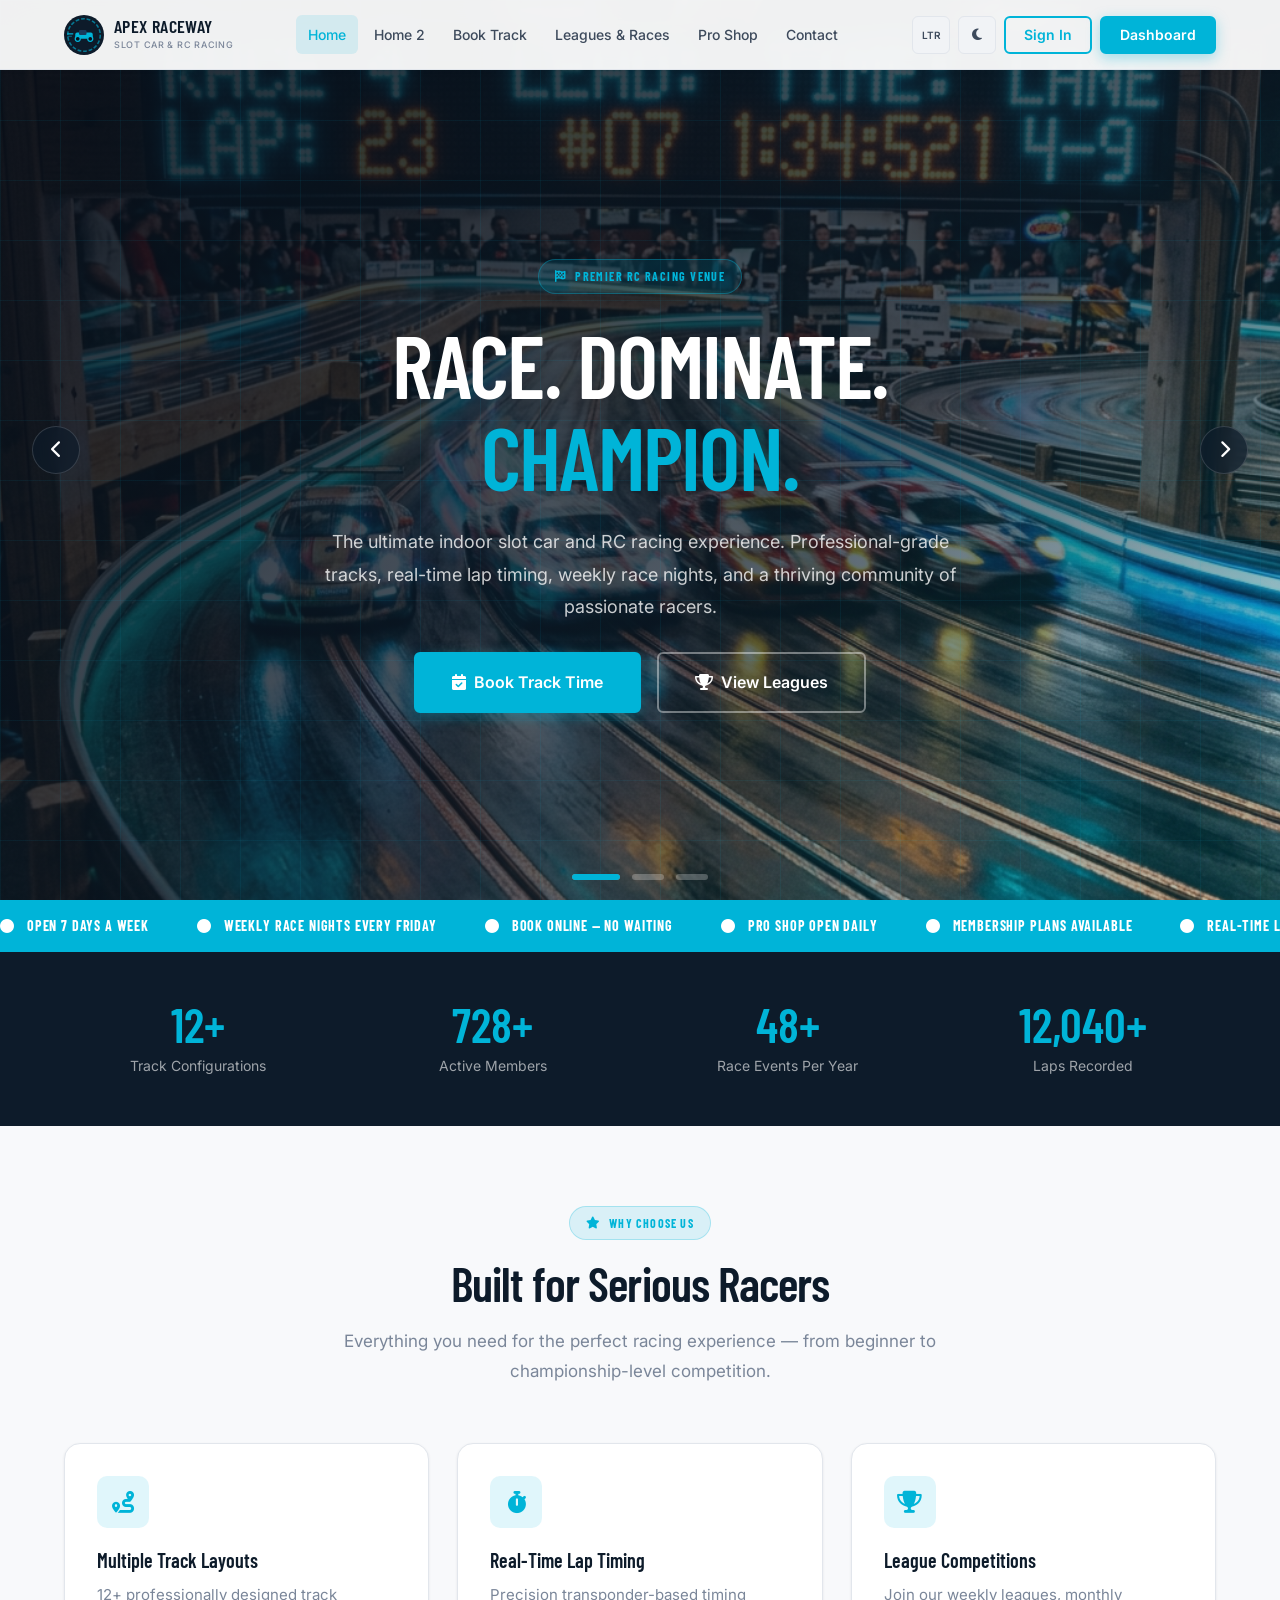
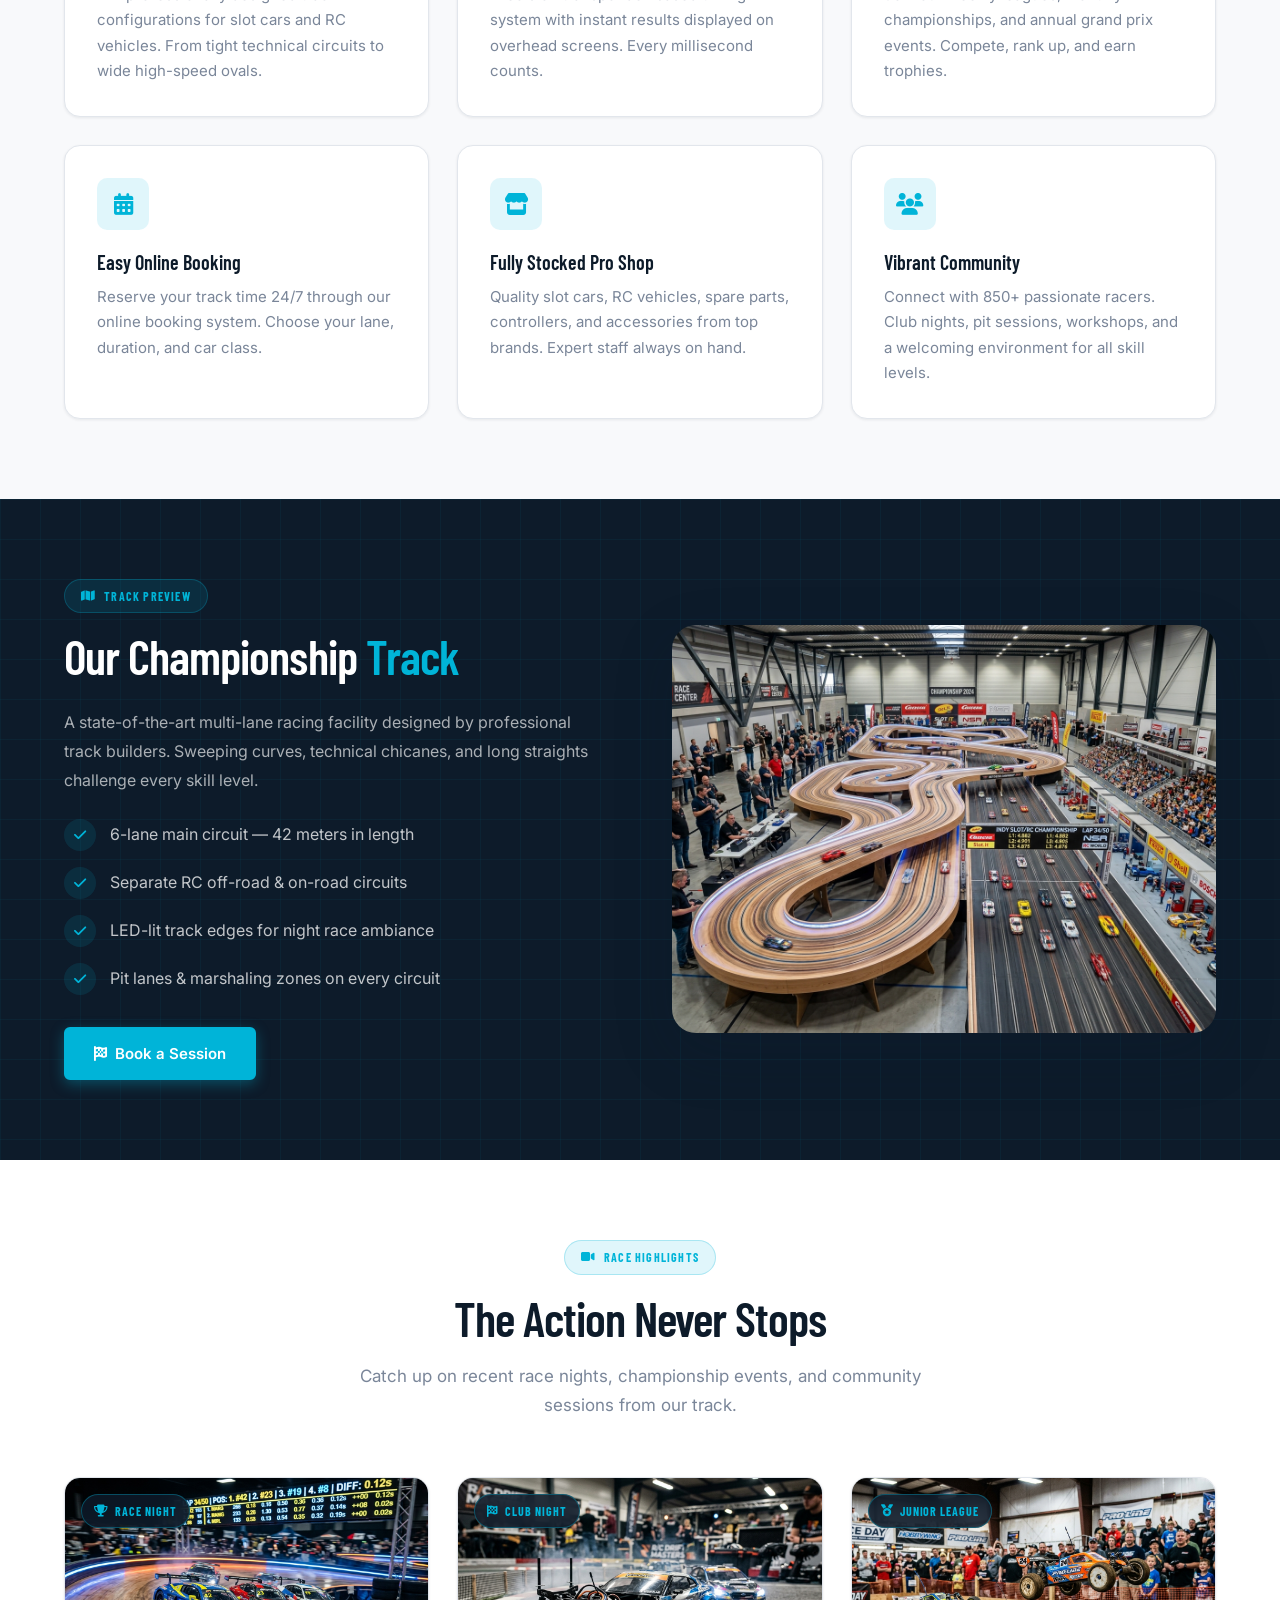
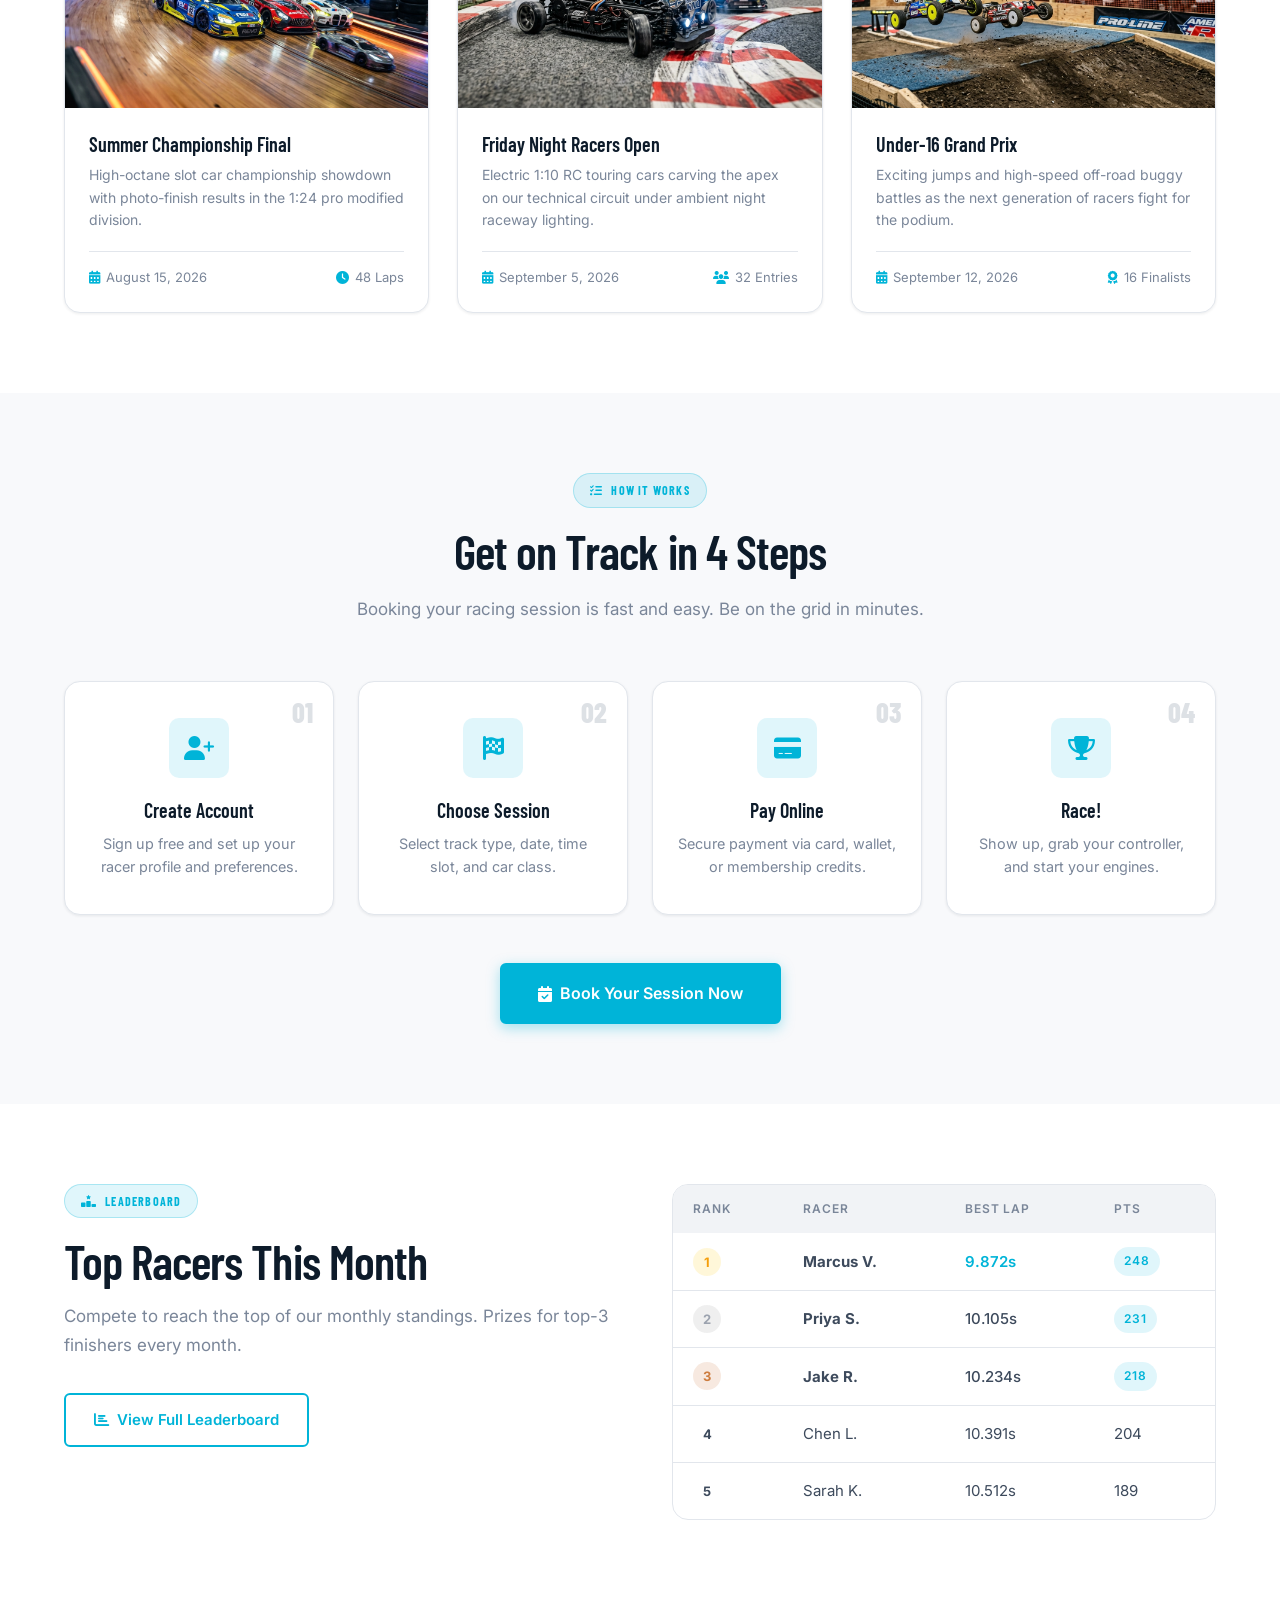
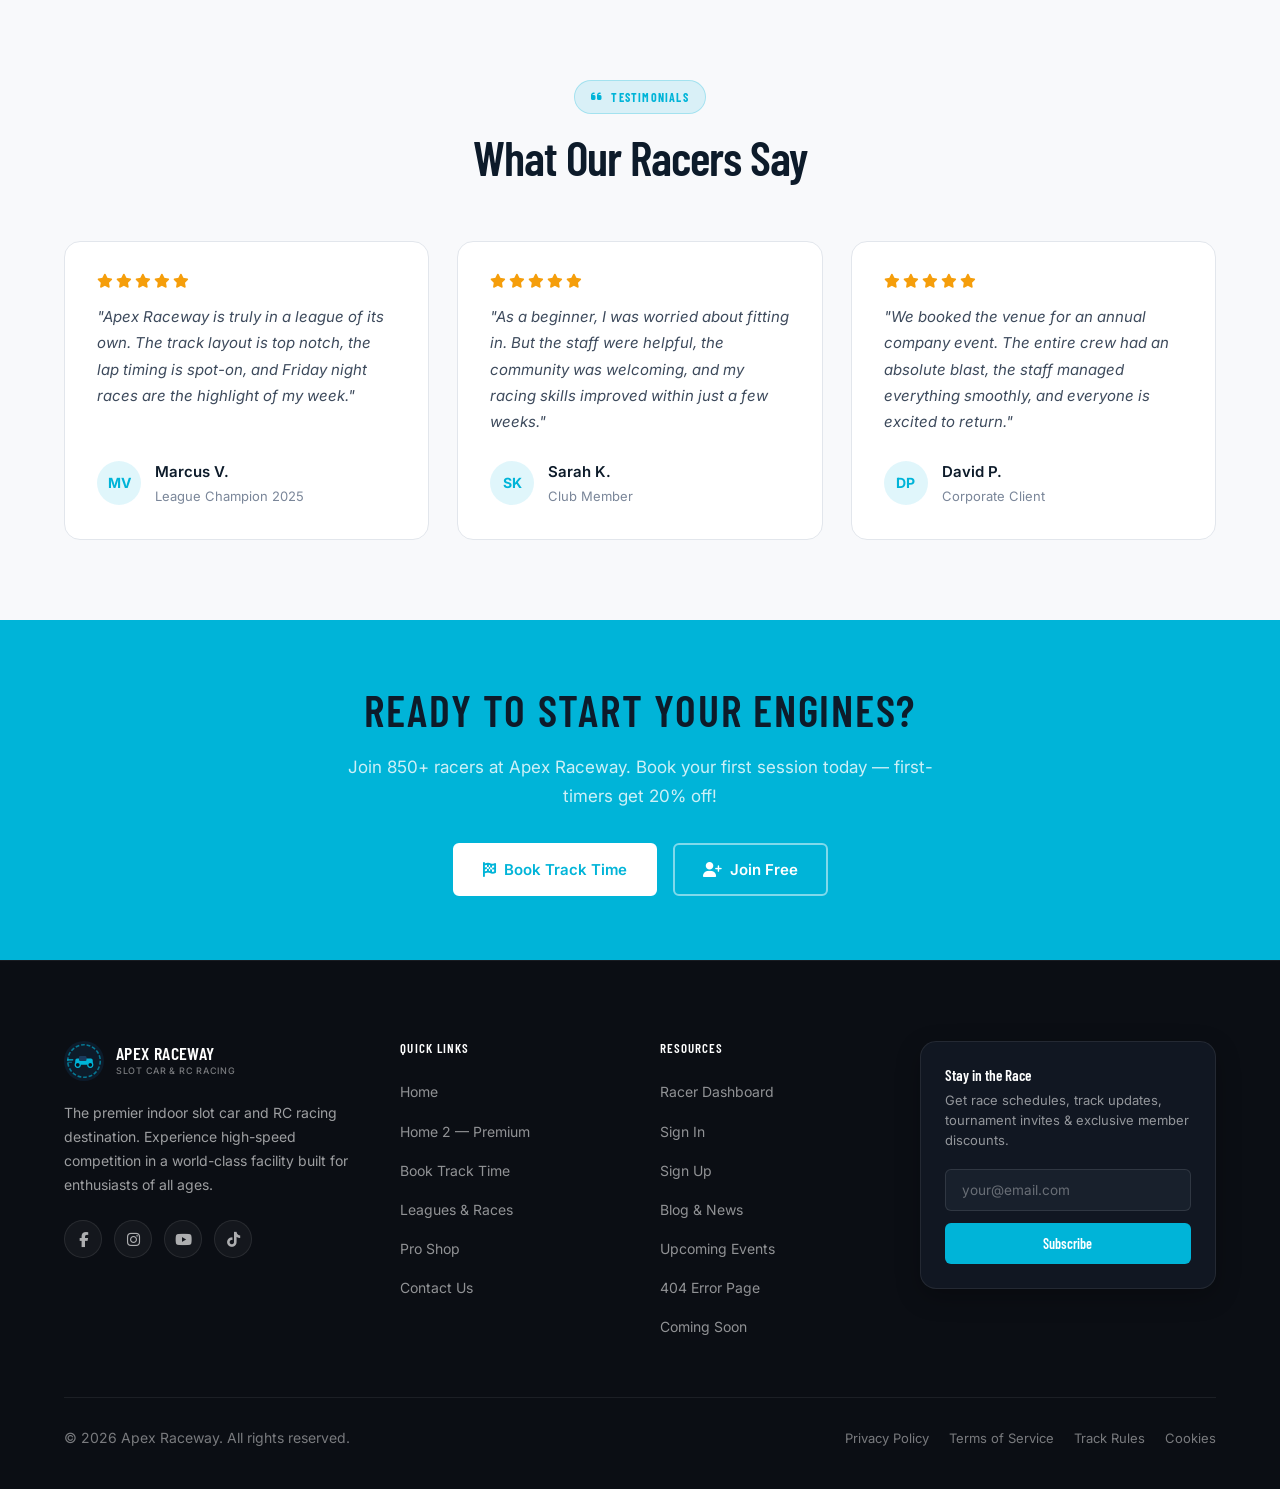
==== commit f1b7071e: "refactor: update primary brand color from orange to blue and add asset files" ====
--- a/index.html
+++ b/index.html
@@ -12,21 +12,79 @@
 <body>
 <div id="main-nav"></div>
 
-<!-- Hero Section -->
-<section class="hero" id="hero">
-  <img src="https://images.unsplash.com/photo-1558618666-fcd25c85cd64?w=1600&q=80" alt="RC Racing Track" class="hero-bg">
-  <div class="hero-overlay"></div>
-  <div class="hero-grid-pattern"></div>
-  <div class="hero-content" style="padding-top:calc(var(--nav-h) + 3rem);padding-bottom:5rem;">
-    <div style="max-width:820px;margin-inline:auto;text-align:center;display:flex;flex-direction:column;align-items:center;">
-      <div class="hero-eyebrow"><i class="fas fa-flag-checkered"></i> Premier RC Racing Venue</div>
-      <h1 class="hero-title">Race. Dominate.<span>Champion.</span></h1>
-      <p class="hero-desc">The ultimate indoor slot car and RC racing experience. Professional-grade tracks, real-time lap timing, weekly race nights, and a thriving community of passionate racers.</p>
-      <div class="hero-actions">
-        <a href="book-track.html" class="btn btn-primary btn-lg"><i class="fas fa-calendar-check"></i> Book Track Time</a>
-        <a href="leagues.html" class="btn btn-ghost btn-lg" style="color:#fff;border-color:rgba(255,255,255,0.4);"><i class="fas fa-trophy"></i> View Leagues</a>
-      </div>
-    </div>
+<!-- Hero Slider Section -->
+<section class="hero-slider" id="hero-slider" aria-label="Hero Carousel">
+  <div class="hero-slides-wrapper">
+    
+    <!-- Slide 1 -->
+    <div class="hero-slide active" data-slide="0">
+      <img src="assets/hero_slide_1.jpg" alt="Indoor Slot Car & RC Racing" class="hero-bg">
+      <div class="hero-overlay"></div>
+      <div class="hero-grid-pattern"></div>
+      <div class="hero-content">
+        <div class="hero-inner">
+          <div class="hero-eyebrow"><i class="fas fa-flag-checkered"></i> Premier RC Racing Venue</div>
+          <h1 class="hero-title">Race. Dominate.<span>Champion.</span></h1>
+          <p class="hero-desc">The ultimate indoor slot car and RC racing experience. Professional-grade tracks, real-time lap timing, weekly race nights, and a thriving community of passionate racers.</p>
+          <div class="hero-actions">
+            <a href="book-track.html" class="btn btn-primary btn-lg"><i class="fas fa-calendar-check"></i> Book Track Time</a>
+            <a href="leagues.html" class="btn btn-ghost btn-lg" style="color:#fff;border-color:rgba(255,255,255,0.4);"><i class="fas fa-trophy"></i> View Leagues</a>
+          </div>
+        </div>
+      </div>
+    </div>
+
+    <!-- Slide 2 -->
+    <div class="hero-slide" data-slide="1">
+      <img src="assets/hero_slide_2.jpg" alt="Precision RC Touring & Drift Racing" class="hero-bg">
+      <div class="hero-overlay"></div>
+      <div class="hero-grid-pattern"></div>
+      <div class="hero-content">
+        <div class="hero-inner">
+          <div class="hero-eyebrow"><i class="fas fa-bolt"></i> High-Octane Competition</div>
+          <h1 class="hero-title">Precision Speed.<span>Pure Adrenaline.</span></h1>
+          <p class="hero-desc">Push 1:10 scale electric touring cars and drift machines to their absolute limits on technical apex-hugging circuits with computerized millisecond transponder timing.</p>
+          <div class="hero-actions">
+            <a href="leagues.html" class="btn btn-primary btn-lg"><i class="fas fa-trophy"></i> Join Racing League</a>
+            <a href="pro-shop.html" class="btn btn-ghost btn-lg" style="color:#fff;border-color:rgba(255,255,255,0.4);"><i class="fas fa-store"></i> Explore Pro Shop</a>
+          </div>
+        </div>
+      </div>
+    </div>
+
+    <!-- Slide 3 -->
+    <div class="hero-slide" data-slide="2">
+      <img src="assets/hero_slide_3.jpg" alt="Championship Podium & Track Masters" class="hero-bg">
+      <div class="hero-overlay"></div>
+      <div class="hero-grid-pattern"></div>
+      <div class="hero-content">
+        <div class="hero-inner">
+          <div class="hero-eyebrow"><i class="fas fa-medal"></i> Master The Circuit</div>
+          <h1 class="hero-title">Master The Apex.<span>Claim The Podium.</span></h1>
+          <p class="hero-desc">From custom chassis tuning to competitive multi-lane endurance battles, gear up with championship-winning parts and master every hairpin turn.</p>
+          <div class="hero-actions">
+            <a href="book-track.html" class="btn btn-primary btn-lg"><i class="fas fa-calendar-check"></i> Reserve Track Time</a>
+            <a href="dashboard.html" class="btn btn-ghost btn-lg" style="color:#fff;border-color:rgba(255,255,255,0.4);"><i class="fas fa-gauge"></i> Racer Dashboard</a>
+          </div>
+        </div>
+      </div>
+    </div>
+
+  </div>
+
+  <!-- Navigation Arrows -->
+  <button class="hero-slider-arrow prev" onclick="heroPrevSlide()" aria-label="Previous slide">
+    <i class="fas fa-chevron-left"></i>
+  </button>
+  <button class="hero-slider-arrow next" onclick="heroNextSlide()" aria-label="Next slide">
+    <i class="fas fa-chevron-right"></i>
+  </button>
+
+  <!-- Slider Indicators -->
+  <div class="hero-slider-dots">
+    <button class="hero-dot active" onclick="heroGoToSlide(0)" aria-label="Slide 1"><span class="hero-dot-fill"></span></button>
+    <button class="hero-dot" onclick="heroGoToSlide(1)" aria-label="Slide 2"><span class="hero-dot-fill"></span></button>
+    <button class="hero-dot" onclick="heroGoToSlide(2)" aria-label="Slide 3"><span class="hero-dot-fill"></span></button>
   </div>
 </section>
 
@@ -117,7 +175,7 @@
 
 <!-- Track Layout Visual -->
 <section class="section" style="background:var(--secondary);position:relative;overflow:hidden;">
-  <div style="position:absolute;inset:0;background-image:linear-gradient(rgba(255,95,31,.05) 1px,transparent 1px),linear-gradient(90deg,rgba(255,95,31,.05) 1px,transparent 1px);background-size:40px 40px;"></div>
+  <div style="position:absolute;inset:0;background-image:linear-gradient(rgba(0,180,216,.05) 1px,transparent 1px),linear-gradient(90deg,rgba(0,180,216,.05) 1px,transparent 1px);background-size:40px 40px;"></div>
   <div class="container" style="position:relative;z-index:1;">
     <div class="split-section">
       <div class="animate-on-scroll">
@@ -147,7 +205,7 @@
         <a href="book-track.html" class="btn btn-primary"><i class="fas fa-flag-checkered"></i> Book a Session</a>
       </div>
       <div class="split-img animate-on-scroll delay-2">
-        <img src="https://images.unsplash.com/photo-1611329695518-1763fc1e8e59?w=800&q=80" alt="Slot Car Track Layout" style="width:100%;height:100%;object-fit:cover;">
+        <img src="assets/track_layout_preview.jpg" alt="Slot Car Track Layout" style="width:100%;height:100%;object-fit:cover;">
       </div>
     </div>
   </div>
@@ -163,27 +221,48 @@
     </div>
     <div class="grid-3 animate-on-scroll">
       <div class="race-highlight-card">
-        <img src="https://images.unsplash.com/photo-1568605117036-5fe5e7bab0b7?w=600&q=80" alt="Championship Race Night">
-        <div class="race-highlight-overlay">
-          <span class="race-highlight-tag">Race Night</span>
-          <div class="race-highlight-title">Summer Championship Final</div>
-          <div class="race-highlight-meta"><i class="fas fa-calendar-alt" style="color:var(--primary);"></i> August 15, 2026</div>
+        <div class="race-highlight-img-wrap">
+          <img src="assets/highlight_championship.jpg" alt="Summer Championship Final" class="race-highlight-img">
+          <span class="race-highlight-tag"><i class="fas fa-trophy"></i> Race Night</span>
+          <div class="race-highlight-play"><i class="fas fa-play"></i></div>
+        </div>
+        <div class="race-highlight-body">
+          <h3 class="race-highlight-title">Summer Championship Final</h3>
+          <p class="race-highlight-desc">High-octane slot car championship showdown with photo-finish results in the 1:24 pro modified division.</p>
+          <div class="race-highlight-meta">
+            <span><i class="fas fa-calendar-alt text-primary"></i> August 15, 2026</span>
+            <span><i class="fas fa-clock text-primary"></i> 48 Laps</span>
+          </div>
         </div>
       </div>
       <div class="race-highlight-card">
-        <img src="https://images.unsplash.com/photo-1504711434969-e33886168f5c?w=600&q=80" alt="Club Night Session">
-        <div class="race-highlight-overlay">
-          <span class="race-highlight-tag">Club Night</span>
-          <div class="race-highlight-title">Friday Night Racers Open</div>
-          <div class="race-highlight-meta"><i class="fas fa-calendar-alt" style="color:var(--primary);"></i> September 5, 2026</div>
+        <div class="race-highlight-img-wrap">
+          <img src="assets/highlight_club_night.jpg" alt="Friday Night Racers Open" class="race-highlight-img">
+          <span class="race-highlight-tag"><i class="fas fa-flag-checkered"></i> Club Night</span>
+          <div class="race-highlight-play"><i class="fas fa-play"></i></div>
+        </div>
+        <div class="race-highlight-body">
+          <h3 class="race-highlight-title">Friday Night Racers Open</h3>
+          <p class="race-highlight-desc">Electric 1:10 RC touring cars carving the apex on our technical circuit under ambient night raceway lighting.</p>
+          <div class="race-highlight-meta">
+            <span><i class="fas fa-calendar-alt text-primary"></i> September 5, 2026</span>
+            <span><i class="fas fa-users text-primary"></i> 32 Entries</span>
+          </div>
         </div>
       </div>
       <div class="race-highlight-card">
-        <img src="https://images.unsplash.com/photo-1517245386807-bb43f82c33c4?w=600&q=80" alt="Junior League Race">
-        <div class="race-highlight-overlay">
-          <span class="race-highlight-tag">Junior League</span>
-          <div class="race-highlight-title">Under-16 Grand Prix</div>
-          <div class="race-highlight-meta"><i class="fas fa-calendar-alt" style="color:var(--primary);"></i> September 12, 2026</div>
+        <div class="race-highlight-img-wrap">
+          <img src="assets/highlight_junior_league.jpg" alt="Under-16 Grand Prix" class="race-highlight-img">
+          <span class="race-highlight-tag"><i class="fas fa-medal"></i> Junior League</span>
+          <div class="race-highlight-play"><i class="fas fa-play"></i></div>
+        </div>
+        <div class="race-highlight-body">
+          <h3 class="race-highlight-title">Under-16 Grand Prix</h3>
+          <p class="race-highlight-desc">Exciting jumps and high-speed off-road buggy battles as the next generation of racers fight for the podium.</p>
+          <div class="race-highlight-meta">
+            <span><i class="fas fa-calendar-alt text-primary"></i> September 12, 2026</span>
+            <span><i class="fas fa-award text-primary"></i> 16 Finalists</span>
+          </div>
         </div>
       </div>
     </div>
@@ -198,26 +277,30 @@
       <h2 class="section-title">Get on Track in 4 Steps</h2>
       <p class="section-sub">Booking your racing session is fast and easy. Be on the grid in minutes.</p>
     </div>
-    <div class="booking-steps animate-on-scroll" style="max-width:900px;margin-inline:auto;">
-      <div class="booking-step active">
-        <div class="step-num">1</div>
-        <div class="step-label">Create Account</div>
-        <div class="step-desc">Sign up free and set up your racer profile and preferences.</div>
-      </div>
-      <div class="booking-step active">
-        <div class="step-num">2</div>
-        <div class="step-label">Choose Session</div>
-        <div class="step-desc">Select track type, date, time slot, and car class.</div>
-      </div>
-      <div class="booking-step active">
-        <div class="step-num">3</div>
-        <div class="step-label">Pay Online</div>
-        <div class="step-desc">Secure payment via card, wallet, or membership credits.</div>
-      </div>
-      <div class="booking-step active">
-        <div class="step-num">4</div>
-        <div class="step-label">Race!</div>
-        <div class="step-desc">Show up, grab your controller, and start your engines.</div>
+    <div class="booking-steps animate-on-scroll">
+      <div class="booking-step">
+        <span class="step-num-badge">01</span>
+        <div class="step-icon-wrap"><i class="fas fa-user-plus"></i></div>
+        <h3 class="step-label">Create Account</h3>
+        <p class="step-desc">Sign up free and set up your racer profile and preferences.</p>
+      </div>
+      <div class="booking-step">
+        <span class="step-num-badge">02</span>
+        <div class="step-icon-wrap"><i class="fas fa-flag-checkered"></i></div>
+        <h3 class="step-label">Choose Session</h3>
+        <p class="step-desc">Select track type, date, time slot, and car class.</p>
+      </div>
+      <div class="booking-step">
+        <span class="step-num-badge">03</span>
+        <div class="step-icon-wrap"><i class="fas fa-credit-card"></i></div>
+        <h3 class="step-label">Pay Online</h3>
+        <p class="step-desc">Secure payment via card, wallet, or membership credits.</p>
+      </div>
+      <div class="booking-step">
+        <span class="step-num-badge">04</span>
+        <div class="step-icon-wrap"><i class="fas fa-trophy"></i></div>
+        <h3 class="step-label">Race!</h3>
+        <p class="step-desc">Show up, grab your controller, and start your engines.</p>
       </div>
     </div>
     <div class="text-center" style="margin-top:3rem;">
@@ -289,7 +372,7 @@
     <div class="grid-3">
       <div class="testimonial-card animate-on-scroll delay-1">
         <div class="testimonial-stars"><i class="fas fa-star"></i><i class="fas fa-star"></i><i class="fas fa-star"></i><i class="fas fa-star"></i><i class="fas fa-star"></i></div>
-        <p class="testimonial-text">"Apex Raceway is in a league of its own. The track quality is exceptional, timing system is spot-on, and the Friday night races have become my weekly highlight."</p>
+        <p class="testimonial-text">"Apex Raceway is truly in a league of its own. The track layout is top notch, the lap timing is spot-on, and Friday night races are the highlight of my week."</p>
         <div class="testimonial-author">
           <div class="testimonial-avatar" style="display:flex;align-items:center;justify-content:center;background:var(--primary-light);color:var(--primary);font-weight:700;font-size:.875rem;">MV</div>
           <div><div class="testimonial-name">Marcus V.</div><div class="testimonial-role">League Champion 2025</div></div>
@@ -297,15 +380,15 @@
       </div>
       <div class="testimonial-card animate-on-scroll delay-2">
         <div class="testimonial-stars"><i class="fas fa-star"></i><i class="fas fa-star"></i><i class="fas fa-star"></i><i class="fas fa-star"></i><i class="fas fa-star"></i></div>
-        <p class="testimonial-text">"As a beginner, I was worried it would be too intimidating. But the staff were incredibly helpful, the community is amazing, and I've improved massively in just a few months."</p>
+        <p class="testimonial-text">"As a beginner, I was worried about fitting in. But the staff were helpful, the community was welcoming, and my racing skills improved within just a few weeks."</p>
         <div class="testimonial-author">
           <div class="testimonial-avatar" style="display:flex;align-items:center;justify-content:center;background:var(--primary-light);color:var(--primary);font-weight:700;font-size:.875rem;">SK</div>
           <div><div class="testimonial-name">Sarah K.</div><div class="testimonial-role">Club Member</div></div>
         </div>
       </div>
       <div class="testimonial-card animate-on-scroll delay-3">
-        <div class="testimonial-stars"><i class="fas fa-star"></i><i class="fas fa-star"></i><i class="fas fa-star"></i><i class="fas fa-star"></i><i class="fas fa-star-half-alt"></i></div>
-        <p class="testimonial-text">"Used the facility for a corporate team-building event. Absolutely incredible experience — everyone had the best time and was asking when we could come back!"</p>
+        <div class="testimonial-stars"><i class="fas fa-star"></i><i class="fas fa-star"></i><i class="fas fa-star"></i><i class="fas fa-star"></i><i class="fas fa-star"></i></div>
+        <p class="testimonial-text">"We booked the venue for an annual company event. The entire crew had an absolute blast, the staff managed everything smoothly, and everyone is excited to return."</p>
         <div class="testimonial-author">
           <div class="testimonial-avatar" style="display:flex;align-items:center;justify-content:center;background:var(--primary-light);color:var(--primary);font-weight:700;font-size:.875rem;">DP</div>
           <div><div class="testimonial-name">David P.</div><div class="testimonial-role">Corporate Client</div></div>
--- a/style.css
+++ b/style.css
@@ -1,11 +1,11 @@
 /* ============================================================
    APEX RACEWAY — SLOT CAR & RC RACING TRACK
-   Primary: #FF5F1F | Secondary: #0D1B2A
+   Primary: #00B4D8 | Secondary: #0D1B2A
    ============================================================ */
 @import url("https://fonts.googleapis.com/css2?family=Barlow+Condensed:wght@400;500;600;700;800;900&family=Inter:wght@300;400;450;500;600;700&display=swap");
 
 :root {
-    --primary:#FF5F1F; --primary-dark:#e04800; --primary-light:rgba(255,95,31,0.12);
+    --primary:#00B4D8; --primary-dark:#0077B6; --primary-light:rgba(0,180,216,0.12);
     --secondary:#0D1B2A; --secondary-light:#1a3a5c;
     --success:#22c55e; --warning:#f59e0b; --error:#ef4444; --info:#3b82f6;
     --bg-body:#ffffff; --bg-surface:#f8f9fb; --bg-card:#ffffff; --bg-muted:#f1f3f6;
@@ -39,14 +39,14 @@
 p{font-family:var(--font-body);font-weight:400;line-height:1.7;}
 .container{max-width:var(--container);margin-inline:auto;padding-inline:1.5rem;}
 .section{padding-block:5rem;}.section-sm{padding-block:3rem;}.section-lg{padding-block:7rem;}
-.section-badge{display:inline-flex;align-items:center;gap:.5rem;background:var(--primary-light);color:var(--primary);border:1px solid rgba(255,95,31,.25);padding:.375rem 1rem;border-radius:var(--radius-full);font-family:var(--font-heading);font-size:.75rem;font-weight:700;letter-spacing:.1em;text-transform:uppercase;margin-bottom:1rem;}
+.section-badge{display:inline-flex;align-items:center;gap:.5rem;background:var(--primary-light);color:var(--primary);border:1px solid rgba(0,180,216,.25);padding:.375rem 1rem;border-radius:var(--radius-full);font-family:var(--font-heading);font-size:.75rem;font-weight:700;letter-spacing:.1em;text-transform:uppercase;margin-bottom:1rem;}
 .section-title{font-size:clamp(2rem,4vw,3rem);font-weight:600;color:var(--text-heading);line-height:1.15;letter-spacing:-.02em;}
 .section-sub{font-size:1.0625rem;color:var(--text-muted);max-width:600px;margin-inline:auto;line-height:1.75;font-weight:400;}
 .text-primary{color:var(--primary);}.text-muted{color:var(--text-muted);}.text-center{text-align:center;}
 .section-header{text-align:center;margin-bottom:3.5rem;}
 .section-header .section-title{margin-bottom:1rem;}
 .btn{display:inline-flex;align-items:center;justify-content:center;gap:.5rem;padding:.75rem 1.75rem;border-radius:var(--radius-sm);font-family:var(--font-body);font-size:.9375rem;font-weight:600;transition:all 250ms;cursor:pointer;border:2px solid transparent;white-space:nowrap;text-decoration:none;position:relative;overflow:hidden;}
-.btn-primary{background:var(--primary);color:#fff;border-color:var(--primary);box-shadow:0 4px 14px rgba(255,95,31,.35);}
+.btn-primary{background:var(--primary);color:#fff;border-color:var(--primary);box-shadow:0 4px 14px rgba(0,180,216,.35);}
 .btn-primary:hover{background:var(--primary-dark);border-color:var(--primary-dark);transform:translateY(-1px);}
 .btn-outline{background:transparent;color:var(--primary);border-color:var(--primary);}
 .btn-outline:hover{background:var(--primary);color:#fff;transform:translateY(-1px);}
@@ -82,19 +82,220 @@
 .mobile-menu .mob-link:hover,.mobile-menu .mob-link.active{background:var(--primary-light);color:var(--primary);}
 .mobile-menu .mob-actions{margin-top:.875rem;padding-top:.875rem;border-top:1px solid var(--border);display:flex;flex-direction:column;gap:.625rem;}
 .mobile-menu .mob-toggles{display:flex;align-items:center;justify-content:center;gap:.75rem;margin-top:.875rem;padding-top:.25rem;}
-.hero{position:relative;min-height:100vh;display:flex;align-items:center;overflow:hidden;background:var(--secondary);}
-.hero-bg{position:absolute;inset:0;width:100%;height:100%;object-fit:cover;}
-.hero-overlay{position:absolute;inset:0;background:linear-gradient(135deg,rgba(8,15,26,.88) 0%,rgba(13,27,42,.65) 60%,rgba(255,95,31,.18) 100%);}
-.hero-grid-pattern{position:absolute;inset:0;background-image:linear-gradient(rgba(255,95,31,.07) 1px,transparent 1px),linear-gradient(90deg,rgba(255,95,31,.07) 1px,transparent 1px);background-size:60px 60px;}
-.hero-content{position:relative;z-index:2;max-width:var(--container);margin-inline:auto;padding-inline:1.5rem;padding-top:var(--nav-h);width:100%;text-align:center;display:flex;justify-content:center;}
-.hero-eyebrow{display:inline-flex;align-items:center;gap:.5rem;background:rgba(255,95,31,.2);color:var(--primary);border:1px solid rgba(255,95,31,.4);padding:.375rem 1rem;border-radius:var(--radius-full);font-family:var(--font-heading);font-size:.75rem;font-weight:700;letter-spacing:.12em;text-transform:uppercase;margin-bottom:1.5rem;margin-inline:auto;}
-.hero-title{font-family:var(--font-heading);font-size:clamp(3rem,7vw,6rem);font-weight:600;color:#fff;line-height:1.0;letter-spacing:-.02em;margin-bottom:1.5rem;text-transform:uppercase;text-align:center;}
-.hero-title span{color:var(--primary);display:block;}
-.hero-desc{font-size:clamp(1rem,1.8vw,1.125rem);color:rgba(255,255,255,.75);max-width:620px;line-height:1.8;margin-bottom:2.5rem;font-weight:400;margin-inline:auto;text-align:center;}
-.hero-actions{display:flex;flex-wrap:wrap;gap:1rem;margin-bottom:0;justify-content:center;}
-.hero-stats{display:flex;flex-wrap:wrap;gap:2.5rem;padding-top:2rem;border-top:1px solid rgba(255,255,255,.12);justify-content:center;width:100%;max-width:720px;margin-inline:auto;}
-.hero-stat-num{font-family:var(--font-heading);font-size:2rem;font-weight:600;color:var(--primary);line-height:1;}
-.hero-stat-label{font-size:.8125rem;color:rgba(255,255,255,.55);margin-top:.25rem;}
+/* --- Hero Slider --- */
+.hero, .hero-slider {
+    position: relative;
+    min-height: 100vh;
+    display: flex;
+    align-items: center;
+    overflow: hidden;
+    background: var(--secondary);
+}
+.hero-slides-wrapper {
+    position: relative;
+    width: 100%;
+    min-height: 100vh;
+    display: flex;
+}
+.hero-slide {
+    position: absolute;
+    inset: 0;
+    width: 100%;
+    height: 100%;
+    opacity: 0;
+    visibility: hidden;
+    transition: opacity 800ms ease, transform 1200ms ease, visibility 800ms ease;
+    transform: scale(1.03);
+    display: flex;
+    align-items: center;
+    z-index: 1;
+}
+.hero-slide.active {
+    opacity: 1;
+    visibility: visible;
+    transform: scale(1);
+    z-index: 2;
+}
+.hero-bg {
+    position: absolute;
+    inset: 0;
+    width: 100%;
+    height: 100%;
+    object-fit: cover;
+    transition: transform 5500ms ease-out;
+}
+.hero-slide.active .hero-bg {
+    transform: scale(1.06);
+}
+.hero-overlay {
+    position: absolute;
+    inset: 0;
+    background: linear-gradient(135deg, rgba(8, 15, 26, 0.90) 0%, rgba(13, 27, 42, 0.72) 60%, rgba(0, 180, 216, 0.20) 100%);
+    z-index: 1;
+}
+.hero-grid-pattern {
+    position: absolute;
+    inset: 0;
+    background-image: linear-gradient(rgba(0, 180, 216, 0.07) 1px, transparent 1px), linear-gradient(90deg, rgba(0, 180, 216, 0.07) 1px, transparent 1px);
+    background-size: 60px 60px;
+    z-index: 1;
+}
+.hero-content {
+    position: relative;
+    z-index: 2;
+    max-width: var(--container);
+    margin-inline: auto;
+    padding-inline: 1.5rem;
+    padding-top: var(--nav-h);
+    width: 100%;
+    text-align: center;
+    display: flex;
+    justify-content: center;
+}
+.hero-inner {
+    max-width: 820px;
+    margin-inline: auto;
+    text-align: center;
+    display: flex;
+    flex-direction: column;
+    align-items: center;
+    padding-top: calc(var(--nav-h) + 1.25rem);
+    padding-bottom: 5.5rem;
+}
+.hero-slide .hero-inner > * {
+    opacity: 0;
+    transform: translateY(24px);
+    transition: opacity 600ms cubic-bezier(0.16, 1, 0.3, 1), transform 600ms cubic-bezier(0.16, 1, 0.3, 1);
+}
+.hero-slide.active .hero-inner > * {
+    opacity: 1;
+    transform: translateY(0);
+}
+.hero-slide.active .hero-inner .hero-eyebrow { transition-delay: 200ms; }
+.hero-slide.active .hero-inner .hero-title { transition-delay: 350ms; }
+.hero-slide.active .hero-inner .hero-desc { transition-delay: 500ms; }
+.hero-slide.active .hero-inner .hero-actions { transition-delay: 650ms; }
+
+.hero-eyebrow {
+    display: inline-flex;
+    align-items: center;
+    gap: 0.5rem;
+    background: var(--primary-light);
+    color: var(--primary);
+    border: 1px solid rgba(0, 180, 216, 0.35);
+    padding: 0.375rem 1rem;
+    border-radius: var(--radius-full);
+    font-family: var(--font-heading);
+    font-size: 0.75rem;
+    font-weight: 700;
+    letter-spacing: 0.12em;
+    text-transform: uppercase;
+    margin-bottom: 1.5rem;
+    margin-inline: auto;
+}
+.hero-title {
+    font-family: var(--font-heading);
+    font-size: clamp(3rem, 7vw, 5.5rem);
+    font-weight: 600;
+    color: #fff;
+    line-height: 1.05;
+    letter-spacing: -0.02em;
+    margin-bottom: 1.5rem;
+    text-transform: uppercase;
+    text-align: center;
+}
+.hero-title span {
+    color: var(--primary);
+    display: block;
+}
+.hero-desc {
+    font-size: clamp(1rem, 1.8vw, 1.125rem);
+    color: rgba(255, 255, 255, 0.78);
+    max-width: 640px;
+    line-height: 1.8;
+    margin-bottom: 1.75rem;
+    font-weight: 400;
+    margin-inline: auto;
+    text-align: center;
+}
+.hero-actions {
+    display: flex;
+    flex-wrap: wrap;
+    gap: 1rem;
+    margin-bottom: 0;
+    justify-content: center;
+}
+
+/* Slider Arrows */
+.hero-slider-arrow {
+    position: absolute;
+    top: 50%;
+    transform: translateY(-50%);
+    width: 48px;
+    height: 48px;
+    border-radius: 50%;
+    background: rgba(13, 27, 42, 0.65);
+    backdrop-filter: blur(8px);
+    -webkit-backdrop-filter: blur(8px);
+    border: 1px solid rgba(255, 255, 255, 0.15);
+    color: #fff;
+    display: flex;
+    align-items: center;
+    justify-content: center;
+    font-size: 1.125rem;
+    cursor: pointer;
+    z-index: 10;
+    transition: all 250ms ease;
+}
+.hero-slider-arrow:hover {
+    background: var(--primary);
+    border-color: var(--primary);
+    transform: translateY(-50%) scale(1.1);
+    box-shadow: 0 0 20px rgba(0, 180, 216, 0.4);
+}
+.hero-slider-arrow.prev { left: 2rem; }
+.hero-slider-arrow.next { right: 2rem; }
+[dir="rtl"] .hero-slider-arrow.prev { left: auto; right: 2rem; }
+[dir="rtl"] .hero-slider-arrow.next { right: auto; left: 2rem; }
+
+/* Slider Dots */
+.hero-slider-dots {
+    position: absolute;
+    bottom: 1.25rem;
+    left: 50%;
+    transform: translateX(-50%);
+    display: flex;
+    align-items: center;
+    gap: 0.75rem;
+    z-index: 10;
+}
+.hero-dot {
+    width: 32px;
+    height: 6px;
+    border-radius: var(--radius-full);
+    background: rgba(255, 255, 255, 0.25);
+    border: none;
+    cursor: pointer;
+    padding: 0;
+    overflow: hidden;
+    position: relative;
+    transition: all 300ms ease;
+}
+.hero-dot.active {
+    width: 48px;
+    background: rgba(255, 255, 255, 0.35);
+}
+.hero-dot-fill {
+    display: block;
+    height: 100%;
+    width: 0%;
+    background: var(--primary);
+    border-radius: var(--radius-full);
+}
+.hero-dot.active .hero-dot-fill {
+    width: 100%;
+    transition: width 5000ms linear;
+}
 .card{background:var(--bg-card);border:1px solid var(--border);border-radius:var(--radius-lg);overflow:hidden;transition:all 250ms;box-shadow:var(--shadow-sm);}
 .card:hover{box-shadow:var(--shadow-lg);transform:translateY(-4px);border-color:var(--primary);}
 .card-img{width:100%;height:220px;object-fit:cover;} .card-body{padding:1.5rem;}
@@ -150,26 +351,64 @@
 .product-price-row{display:flex;align-items:center;justify-content:space-between;}
 .product-price{font-family:var(--font-heading);font-size:1.375rem;font-weight:600;color:var(--primary);}
 .product-old-price{font-size:.875rem;color:var(--text-light);text-decoration:line-through;margin-left:.5rem;}
-.testimonial-card{background:var(--bg-card);border:1px solid var(--border);border-radius:var(--radius-lg);padding:2rem;transition:all 250ms;}
-.testimonial-card:hover{border-color:var(--primary);box-shadow:var(--shadow-md);}
+.testimonial-card{background:var(--bg-card);border:1px solid var(--border);border-radius:var(--radius-lg);padding:2rem;transition:all 250ms;display:flex;flex-direction:column;height:100%;}
+.testimonial-card:hover{border-color:var(--primary);box-shadow:var(--shadow-md);transform:translateY(-3px);}
 .testimonial-stars{display:flex;gap:3px;margin-bottom:1rem;}
 .testimonial-stars i{color:var(--warning);font-size:.875rem;}
-.testimonial-text{font-size:.9375rem;color:var(--text-body);line-height:1.75;margin-bottom:1.5rem;font-style:italic;font-weight:400;}
-.testimonial-author{display:flex;align-items:center;gap:.875rem;}
+.testimonial-text{font-size:.9375rem;color:var(--text-body);line-height:1.75;margin-bottom:1.5rem;font-style:italic;font-weight:400;flex:1;}
+.testimonial-author{display:flex;align-items:center;gap:.875rem;margin-top:auto;}
 .testimonial-avatar{width:44px;height:44px;border-radius:50%;object-fit:cover;background:var(--primary-light);}
 .testimonial-name{font-weight:600;font-size:.9375rem;color:var(--text-heading);}
 .testimonial-role{font-size:.8125rem;color:var(--text-muted);}
 .img-placeholder{width:100%;height:100%;background:linear-gradient(135deg,var(--bg-muted) 0%,var(--border) 100%);display:flex;flex-direction:column;align-items:center;justify-content:center;gap:.75rem;color:var(--text-light);font-size:.8125rem;text-align:center;}
 .img-placeholder i{font-size:2.5rem;opacity:.4;}.form-group{display:flex;flex-direction:column;gap:.375rem;}
 .form-label{font-size:.875rem;font-weight:600;color:var(--text-heading);}
-.form-input,.form-select,.form-textarea{width:100%;padding:.75rem 1rem;background:var(--bg-surface);border:1.5px solid var(--border);border-radius:var(--radius-md);color:var(--text-body);font-size:.9375rem;outline:none;}
-.form-input:focus,.form-select:focus,.form-textarea:focus{border-color:var(--primary);box-shadow:0 0 0 3px rgba(255,95,31,.12);}
+.form-input,.form-select,.form-textarea{width:100%;padding:.75rem 1rem;background:var(--bg-surface);border:1.5px solid var(--border);border-radius:var(--radius-md);color:var(--text-heading);font-size:.9375rem;outline:none;}
+.form-input:focus,.form-select:focus,.form-textarea:focus{border-color:var(--primary);box-shadow:0 0 0 3px rgba(0,180,216,.12);}
 .form-input::placeholder,.form-textarea::placeholder{color:var(--text-light);}
 .form-textarea{resize:vertical;min-height:120px;}
 .password-wrapper{position:relative;}
 .password-wrapper .form-input{padding-right:3rem;}
 .password-toggle{position:absolute;right:.875rem;top:50%;transform:translateY(-50%);color:var(--text-muted);background:none;border:none;cursor:pointer;font-size:1rem;}
 .password-toggle:hover{color:var(--primary);}
+
+/* Custom Crisp SVG Calendar Picker Indicator */
+input[type="date"] {
+    color: var(--text-heading);
+    cursor: pointer;
+}
+input[type="date"]::-webkit-calendar-picker-indicator {
+    background-image: url('data:image/svg+xml;utf8,<svg xmlns="http://www.w3.org/2000/svg" width="24" height="24" viewBox="0 0 24 24" fill="none" stroke="%23ffffff" stroke-width="2" stroke-linecap="round" stroke-linejoin="round"><rect x="3" y="4" width="18" height="18" rx="2" ry="2"></rect><line x1="16" y1="2" x2="16" y2="6"></line><line x1="8" y1="2" x2="8" y2="6"></line><line x1="3" y1="10" x2="21" y2="10"></line></svg>') !important;
+    background-repeat: no-repeat !important;
+    background-position: center !important;
+    background-size: 20px 20px !important;
+    cursor: pointer !important;
+    opacity: 1 !important;
+    filter: none !important;
+    width: 22px !important;
+    height: 22px !important;
+    transition: all 150ms ease;
+}
+input[type="date"]::-webkit-calendar-picker-indicator:hover {
+    background-image: url('data:image/svg+xml;utf8,<svg xmlns="http://www.w3.org/2000/svg" width="24" height="24" viewBox="0 0 24 24" fill="none" stroke="%2300B4D8" stroke-width="2.2" stroke-linecap="round" stroke-linejoin="round"><rect x="3" y="4" width="18" height="18" rx="2" ry="2"></rect><line x1="16" y1="2" x2="16" y2="6"></line><line x1="8" y1="2" x2="8" y2="6"></line><line x1="3" y1="10" x2="21" y2="10"></line></svg>') !important;
+    transform: scale(1.15);
+    filter: drop-shadow(0 0 6px rgba(0, 180, 216, 0.8)) !important;
+}
+html.dark input[type="date"] {
+    color: #ffffff !important;
+    color-scheme: dark !important;
+}
+html.dark input[type="date"]::-webkit-datetime-edit,
+html.dark input[type="date"]::-webkit-datetime-edit-fields-wrapper,
+html.dark input[type="date"]::-webkit-datetime-edit-text,
+html.dark input[type="date"]::-webkit-datetime-edit-month-field,
+html.dark input[type="date"]::-webkit-datetime-edit-day-field,
+html.dark input[type="date"]::-webkit-datetime-edit-year-field {
+    color: #ffffff !important;
+}
+html:not(.dark) input[type="date"]::-webkit-calendar-picker-indicator {
+    background-image: url('data:image/svg+xml;utf8,<svg xmlns="http://www.w3.org/2000/svg" width="24" height="24" viewBox="0 0 24 24" fill="none" stroke="%230D1B2A" stroke-width="2" stroke-linecap="round" stroke-linejoin="round"><rect x="3" y="4" width="18" height="18" rx="2" ry="2"></rect><line x1="16" y1="2" x2="16" y2="6"></line><line x1="8" y1="2" x2="8" y2="6"></line><line x1="3" y1="10" x2="21" y2="10"></line></svg>') !important;
+}
 
 /* RTL Form Alignment */
 [dir="rtl"] .form-input,
@@ -217,6 +456,221 @@
 .filter-tab{padding:.5rem 1.125rem;border-radius:var(--radius-full);background:var(--bg-muted);border:1.5px solid var(--border);font-size:.875rem;font-weight:500;cursor:pointer;}
 .filter-tab:hover{border-color:var(--primary);color:var(--primary);}
 .filter-tab.active{background:var(--primary);border-color:var(--primary);color:#fff;}
+
+/* --- Booking Steps Grid --- */
+
+/* --- Race Highlight Cards --- */
+.race-highlight-card {
+    background: var(--bg-card);
+    border: 1px solid var(--border);
+    border-radius: var(--radius-lg);
+    overflow: hidden;
+    box-shadow: var(--shadow-sm);
+    transition: all 250ms ease;
+    display: flex;
+    flex-direction: column;
+    height: 100%;
+}
+.race-highlight-card:hover {
+    transform: translateY(-5px);
+    box-shadow: var(--shadow-lg);
+    border-color: var(--primary);
+}
+.race-highlight-img-wrap {
+    position: relative;
+    overflow: hidden;
+    height: 230px;
+    background: var(--secondary);
+}
+.race-highlight-img {
+    width: 100%;
+    height: 100%;
+    object-fit: cover;
+    transition: transform 400ms ease;
+}
+.race-highlight-card:hover .race-highlight-img {
+    transform: scale(1.05);
+}
+.race-highlight-tag {
+    position: absolute;
+    top: 1rem;
+    left: 1rem;
+    background: rgba(13, 27, 42, 0.85);
+    backdrop-filter: blur(8px);
+    -webkit-backdrop-filter: blur(8px);
+    color: var(--primary);
+    border: 1px solid rgba(0, 180, 216, 0.35);
+    padding: 0.35rem 0.75rem;
+    border-radius: var(--radius-full);
+    font-family: var(--font-heading);
+    font-size: 0.75rem;
+    font-weight: 700;
+    letter-spacing: 0.08em;
+    text-transform: uppercase;
+    display: inline-flex;
+    align-items: center;
+    gap: 0.375rem;
+    z-index: 2;
+}
+[dir="rtl"] .race-highlight-tag {
+    left: auto;
+    right: 1rem;
+}
+.race-highlight-play {
+    position: absolute;
+    inset: 0;
+    margin: auto;
+    width: 48px;
+    height: 48px;
+    border-radius: 50%;
+    background: rgba(0, 180, 216, 0.9);
+    color: #fff;
+    display: flex;
+    align-items: center;
+    justify-content: center;
+    font-size: 1rem;
+    padding-left: 3px;
+    opacity: 0;
+    transform: scale(0.8);
+    transition: all 250ms ease;
+    box-shadow: 0 0 0 8px rgba(0, 180, 216, 0.25);
+    z-index: 2;
+    pointer-events: none;
+}
+.race-highlight-card:hover .race-highlight-play {
+    opacity: 1;
+    transform: scale(1);
+}
+.race-highlight-body {
+    padding: 1.5rem;
+    display: flex;
+    flex-direction: column;
+    flex: 1;
+}
+.race-highlight-title {
+    font-family: var(--font-heading);
+    font-size: 1.25rem;
+    font-weight: 600;
+    color: var(--text-heading);
+    margin-bottom: 0.5rem;
+    transition: color 150ms ease;
+}
+.race-highlight-card:hover .race-highlight-title {
+    color: var(--primary);
+}
+.race-highlight-desc {
+    font-size: 0.875rem;
+    color: var(--text-muted);
+    line-height: 1.6;
+    margin-bottom: 1.25rem;
+    font-weight: 400;
+    flex: 1;
+}
+.race-highlight-meta {
+    display: flex;
+    align-items: center;
+    justify-content: space-between;
+    padding-top: 0.875rem;
+    border-top: 1px solid var(--border);
+    font-size: 0.8125rem;
+    color: var(--text-muted);
+    margin-top: auto;
+}
+.race-highlight-meta span {
+    display: inline-flex;
+    align-items: center;
+    gap: 0.375rem;
+}
+
+.booking-steps {
+    display: grid;
+    grid-template-columns: repeat(4, 1fr);
+    gap: 1.5rem;
+    position: relative;
+    max-width: var(--container);
+    margin-inline: auto;
+}
+.booking-step {
+    background: var(--bg-card);
+    border: 1px solid var(--border);
+    border-radius: var(--radius-lg);
+    padding: 2.25rem 1.5rem;
+    text-align: center;
+    position: relative;
+    transition: all 250ms ease;
+    box-shadow: var(--shadow-sm);
+    display: flex;
+    flex-direction: column;
+    align-items: center;
+    overflow: hidden;
+}
+.booking-step:hover {
+    transform: translateY(-5px);
+    box-shadow: var(--shadow-lg);
+    border-color: var(--primary);
+}
+.booking-step::before {
+    content: '';
+    position: absolute;
+    top: 0;
+    left: 0;
+    right: 0;
+    height: 3px;
+    background: transparent;
+    transition: background 250ms ease;
+}
+.booking-step:hover::before {
+    background: linear-gradient(90deg, var(--primary), #00E5FF);
+}
+.step-num-badge {
+    position: absolute;
+    top: 1rem;
+    right: 1.25rem;
+    font-family: var(--font-heading);
+    font-size: 1.75rem;
+    font-weight: 800;
+    color: var(--text-muted);
+    opacity: 0.25;
+    line-height: 1;
+}
+[dir="rtl"] .step-num-badge {
+    right: auto;
+    left: 1.25rem;
+}
+.step-icon-wrap {
+    width: 60px;
+    height: 60px;
+    border-radius: var(--radius-md);
+    background: var(--primary-light);
+    color: var(--primary);
+    display: flex;
+    align-items: center;
+    justify-content: center;
+    font-size: 1.5rem;
+    margin-bottom: 1.25rem;
+    transition: all 250ms ease;
+}
+.booking-step:hover .step-icon-wrap {
+    background: var(--primary);
+    color: #fff;
+    transform: scale(1.08);
+    box-shadow: 0 4px 14px rgba(0, 180, 216, 0.35);
+}
+.step-label {
+    font-family: var(--font-heading);
+    font-size: 1.25rem;
+    font-weight: 600;
+    color: var(--text-heading);
+    margin-bottom: 0.625rem;
+}
+.step-desc {
+    font-size: 0.9rem;
+    color: var(--text-muted);
+    line-height: 1.6;
+    font-weight: 400;
+    margin: 0;
+}
+
 .faq-item{background:var(--bg-card);border:1px solid var(--border);border-radius:var(--radius-md);overflow:hidden;margin-bottom:.75rem;}
 .faq-item.active{border-color:var(--primary);}
 .faq-q{display:flex;align-items:center;justify-content:space-between;padding:1.125rem 1.5rem;cursor:pointer;font-weight:600;font-size:.9375rem;color:var(--text-heading);}
@@ -234,7 +688,7 @@
 .footer-brand p{color:rgba(255,255,255,.6);font-size:.875rem;line-height:1.7;margin:0 0 1.5rem 0;max-width:380px;font-weight:400;}
 .footer-socials{display:flex;align-items:center;gap:.75rem;}
 .footer-social-link{width:2.375rem;height:2.375rem;display:inline-flex;align-items:center;justify-content:center;border-radius:50%;background:rgba(255,255,255,.04);border:1px solid rgba(255,255,255,.09);color:rgba(255,255,255,.65);transition:all 150ms;text-decoration:none;font-size:.9375rem;}
-.footer-social-link:hover{border-color:var(--primary);color:#fff;background:rgba(255,95,31,.2);transform:translateY(-2px);box-shadow:0 4px 14px rgba(255,95,31,.25);}
+.footer-social-link:hover{border-color:var(--primary);color:#fff;background:rgba(0,180,216,.2);transform:translateY(-2px);box-shadow:0 4px 14px rgba(0,180,216,.25);}
 .footer-col-title{font-family:var(--font-heading);font-weight:600;font-size:.8125rem;text-transform:uppercase;letter-spacing:.08em;color:#fff;margin-bottom:1.35rem;}
 .footer-links{list-style:none;padding:0;margin:0;display:flex;flex-direction:column;gap:.75rem;}
 .footer-links li{margin-bottom:0;}
@@ -250,10 +704,10 @@
 .footer-newsletter-form{display:flex;flex-direction:column;gap:.75rem;}
 .footer-newsletter-input{width:100%;padding:.75rem 1rem;background:#18202C;border:1px solid rgba(255,255,255,.1);border-radius:var(--radius-sm);color:#fff;font-family:var(--font-body);font-size:.85rem;outline:none;transition:all 150ms;}
 html.dark .footer-newsletter-input{background:#131b27;}
-.footer-newsletter-input:focus{border-color:var(--primary);background:#1D2736;box-shadow:0 0 0 3px rgba(255,95,31,.2);}
+.footer-newsletter-input:focus{border-color:var(--primary);background:#1D2736;box-shadow:0 0 0 3px rgba(0,180,216,.2);}
 .footer-newsletter-input::placeholder{color:rgba(255,255,255,.35);}
 .footer-newsletter-btn{width:100%;padding:.75rem 1rem;background:var(--primary);color:#fff;border:none;border-radius:var(--radius-sm);font-family:var(--font-heading);font-weight:600;font-size:.875rem;cursor:pointer;transition:all 150ms;display:flex;align-items:center;justify-content:center;}
-.footer-newsletter-btn:hover{background:var(--primary-dark);transform:translateY(-1px);box-shadow:0 4px 14px rgba(255,95,31,.35);}
+.footer-newsletter-btn:hover{background:var(--primary-dark);transform:translateY(-1px);box-shadow:0 4px 14px rgba(0,180,216,.35);}
 
 /* Footer Bottom Bar */
 .footer-bottom{border-top:1px solid rgba(255,255,255,.07);padding-top:1.75rem;display:flex;align-items:center;justify-content:space-between;flex-wrap:wrap;gap:1rem;}
@@ -290,7 +744,7 @@
 .social-btn{display:flex;align-items:center;justify-content:center;padding:0.75rem;border:1.5px solid var(--border);border-radius:var(--radius-md);background:var(--bg-surface);color:var(--text-heading);cursor:pointer;transition:all 150ms;font-size:1.125rem;}
 .social-btn:hover{border-color:var(--primary);background:var(--primary-light);color:var(--primary);}
 html.dark .social-btn{background:rgba(255,255,255,0.04);border-color:rgba(255,255,255,0.1);color:#fff;}
-html.dark .social-btn:hover{background:rgba(255,95,31,0.15);border-color:var(--primary);}
+html.dark .social-btn:hover{background:rgba(0,180,216,0.15);border-color:var(--primary);}
 .social-btn svg{display:block;}
 .divider{display:flex;align-items:center;text-align:center;color:var(--text-muted);font-size:0.75rem;text-transform:uppercase;letter-spacing:0.08em;margin:1.5rem 0;}
 .divider::before,.divider::after{content:'';flex:1;border-bottom:1px solid var(--border);}
@@ -302,7 +756,7 @@
 html.dark .fullscreen-page{background:linear-gradient(160deg,#080f1a 0%,#101f35 40%,#080f1a 100%);}
 .fullscreen-content{flex:1;display:flex;align-items:center;justify-content:center;padding:2rem 1.25rem;text-align:center;position:relative;overflow:hidden;width:100%;}
 .error-illustration{position:relative;display:inline-block;margin-bottom:1.5rem;}
-.error-code{font-family:var(--font-heading);font-weight:600;font-size:clamp(6rem,18vw,10rem);line-height:1;color:transparent;-webkit-text-stroke:2px rgba(255,95,31,0.4);background:linear-gradient(135deg,var(--primary),#ff8a50);-webkit-background-clip:text;background-clip:text;}
+.error-code{font-family:var(--font-heading);font-weight:600;font-size:clamp(6rem,18vw,10rem);line-height:1;color:transparent;-webkit-text-stroke:2px rgba(0,180,216,0.4);background:linear-gradient(135deg,var(--primary),#ff8a50);-webkit-background-clip:text;background-clip:text;}
 .error-subtitle{font-family:var(--font-heading);font-weight:600;font-size:clamp(1.5rem,3vw,2.25rem);color:var(--text-heading);margin-bottom:0.75rem;}
 .error-desc{color:var(--text-muted);font-size:1rem;max-width:440px;margin:0 auto 2rem;line-height:1.7;font-weight:400;}
 .coming-title{color:var(--text-heading);font-size:clamp(2rem,5vw,3rem);font-weight:600;margin-bottom:0.75rem;}
@@ -320,7 +774,7 @@
 .coming-social-link{width:2.5rem;height:2.5rem;display:flex;align-items:center;justify-content:center;border-radius:50%;border:1px solid var(--border);color:var(--text-body);background:var(--bg-card);transition:all 150ms;}
 .coming-social-link:hover{border-color:var(--primary);color:var(--primary);background:var(--primary-light);}
 html.dark .coming-social-link{border-color:rgba(255,255,255,0.15);color:rgba(255,255,255,0.6);background:transparent;}
-html.dark .coming-social-link:hover{border-color:var(--primary);color:var(--primary);background:rgba(255,95,31,0.15);}
+html.dark .coming-social-link:hover{border-color:var(--primary);color:var(--primary);background:rgba(0,180,216,0.15);}
 @media(max-width:480px){
     .countdown-grid{gap:0.5rem;margin:1.5rem auto;}
     .countdown-item{padding:0.75rem 0.25rem;}
@@ -346,7 +800,7 @@
 .page-hero{position:relative;min-height:380px;display:flex;align-items:center;justify-content:center;padding-top:calc(var(--nav-h) + 2rem);padding-bottom:3.5rem;background:var(--secondary);overflow:hidden;text-align:center;width:100%;}
 html.dark .page-hero{background:#040a14;}
 .page-hero-img{position:absolute;inset:0;width:100%;height:100%;object-fit:cover;opacity:.35;z-index:0;}
-.page-hero-overlay,.page-hero::before{content:'';position:absolute;inset:0;background:linear-gradient(135deg,rgba(8,15,26,.88) 0%,rgba(13,27,42,.72) 60%,rgba(255,95,31,.2) 100%);z-index:1;pointer-events:none;}
+.page-hero-overlay,.page-hero::before{content:'';position:absolute;inset:0;background:linear-gradient(135deg,rgba(8,15,26,.88) 0%,rgba(13,27,42,.72) 60%,rgba(0,180,216,.2) 100%);z-index:1;pointer-events:none;}
 .page-hero .container{position:relative;z-index:2;}
 .page-hero-content{position:relative;z-index:2;text-align:center;max-width:680px;margin-inline:auto;}
 .page-hero-title{font-family:var(--font-heading);font-size:clamp(2.25rem,5vw,3.75rem);font-weight:600;color:#fff;margin-bottom:1rem;text-transform:uppercase;letter-spacing:-.01em;line-height:1.1;}
@@ -377,7 +831,7 @@
 .tag-error{background:rgba(239,68,68,.1);color:var(--error);}
 .video-play-btn{position:absolute;inset:0;display:flex;align-items:center;justify-content:center;background:rgba(0,0,0,.3);transition:background 150ms;}
 .video-play-btn:hover{background:rgba(0,0,0,.5);}
-.play-circle{width:64px;height:64px;border-radius:50%;background:rgba(255,95,31,.9);display:flex;align-items:center;justify-content:center;color:#fff;font-size:1.25rem;padding-left:4px;box-shadow:0 0 0 12px rgba(255,95,31,.2);transition:all 250ms;}
+.play-circle{width:64px;height:64px;border-radius:50%;background:rgba(0,180,216,.9);display:flex;align-items:center;justify-content:center;color:#fff;font-size:1.25rem;padding-left:4px;box-shadow:0 0 0 12px rgba(0,180,216,.2);transition:all 250ms;}
 .video-play-btn:hover .play-circle{transform:scale(1.1);}
 .flex{display:flex;} .flex-center{display:flex;align-items:center;justify-content:center;}
 .flex-between{display:flex;align-items:center;justify-content:space-between;}
@@ -391,6 +845,7 @@
 
 /* Responsive Breakpoints with Uniform Spacing */
 @media(max-width:1024px){
+    .booking-steps{grid-template-columns:repeat(2,1fr);gap:1.25rem;}
     .container,.nav-inner{padding-inline:1.5rem;}
     .nav-links{display:none;}
     .nav-actions .nav-icon-btn{display:none;}
@@ -413,6 +868,8 @@
     .countdown{gap:.875rem;} .countdown-num{min-width:64px;font-size:2rem;padding:.625rem .875rem;}
 }
 @media(max-width:575px){
+    .booking-steps{grid-template-columns:1fr;gap:1rem;}
+    .booking-step{padding:1.5rem 1.25rem;}
     .footer{padding:3.5rem 0 2rem;}
     .footer-grid{grid-template-columns:1fr;gap:2.25rem;text-align:left;margin-bottom:2.5rem;}
     .footer-bottom{flex-direction:column;align-items:flex-start;gap:1rem;}
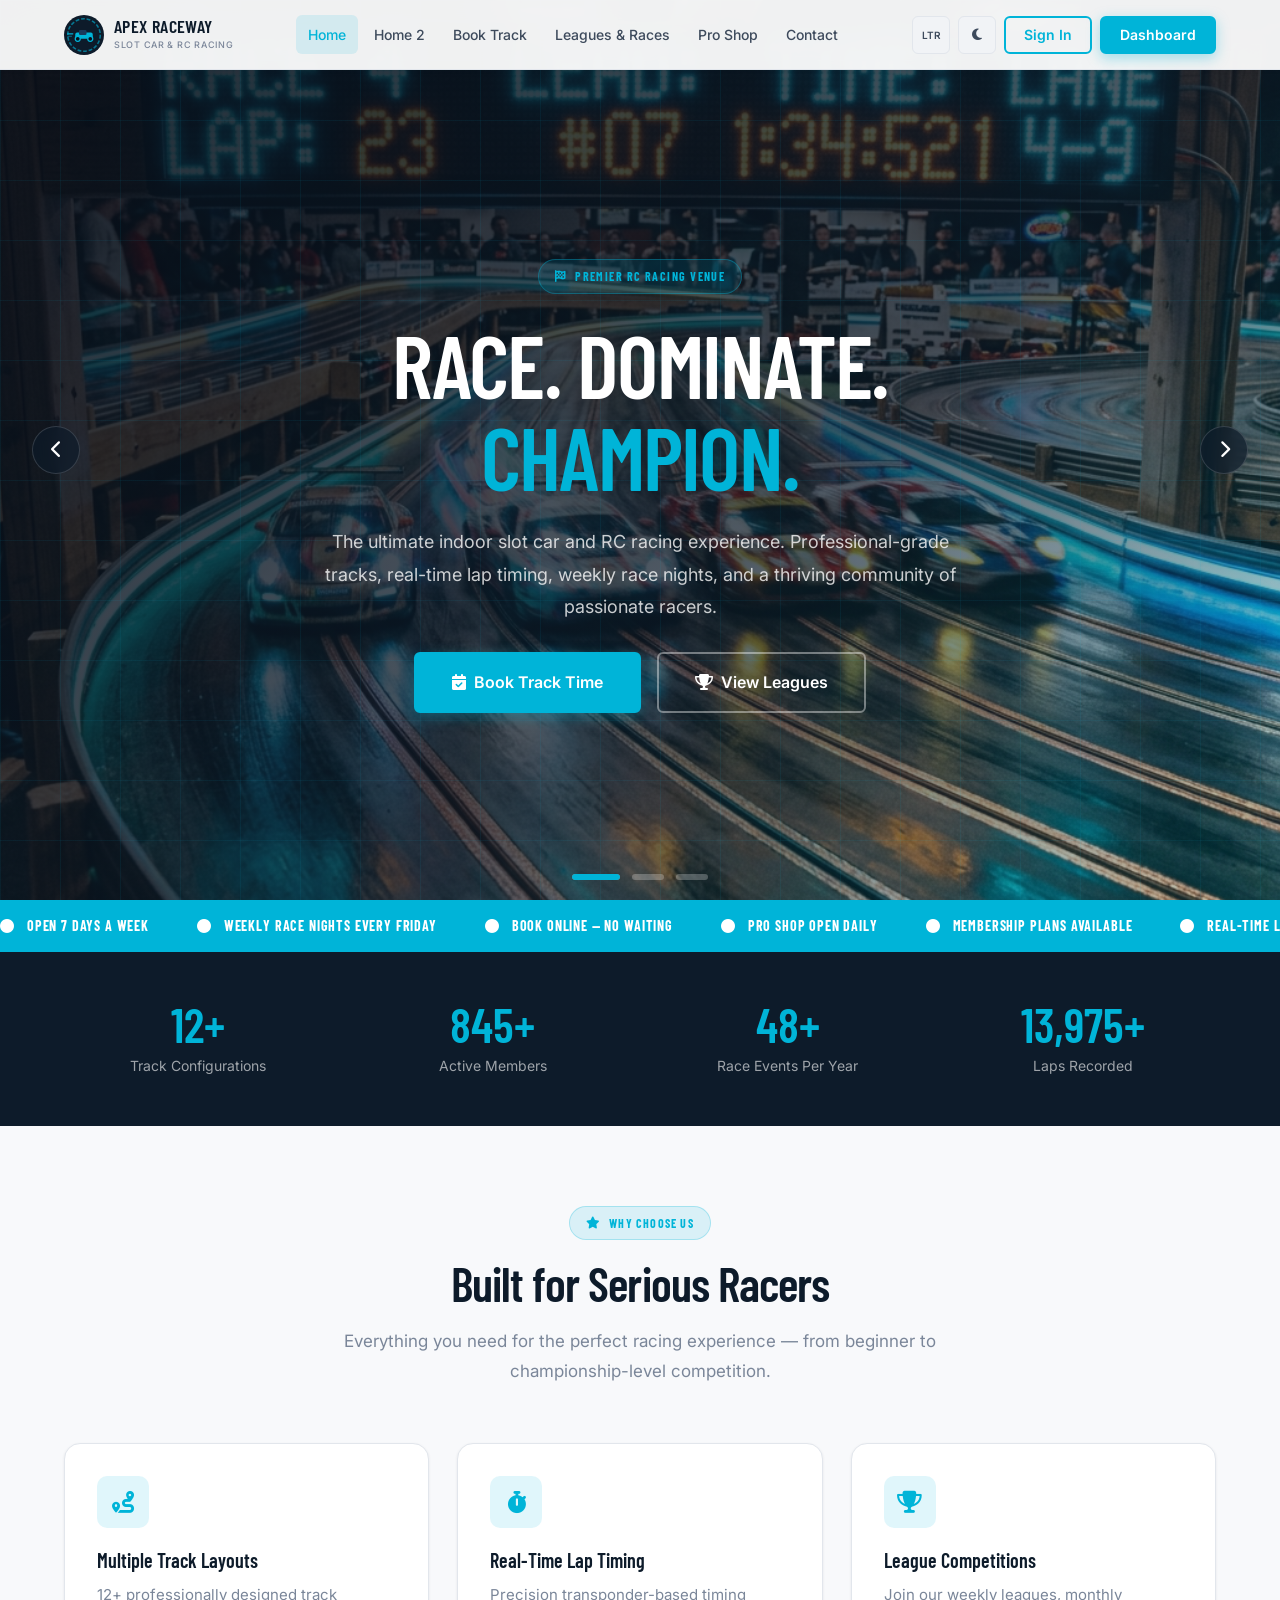
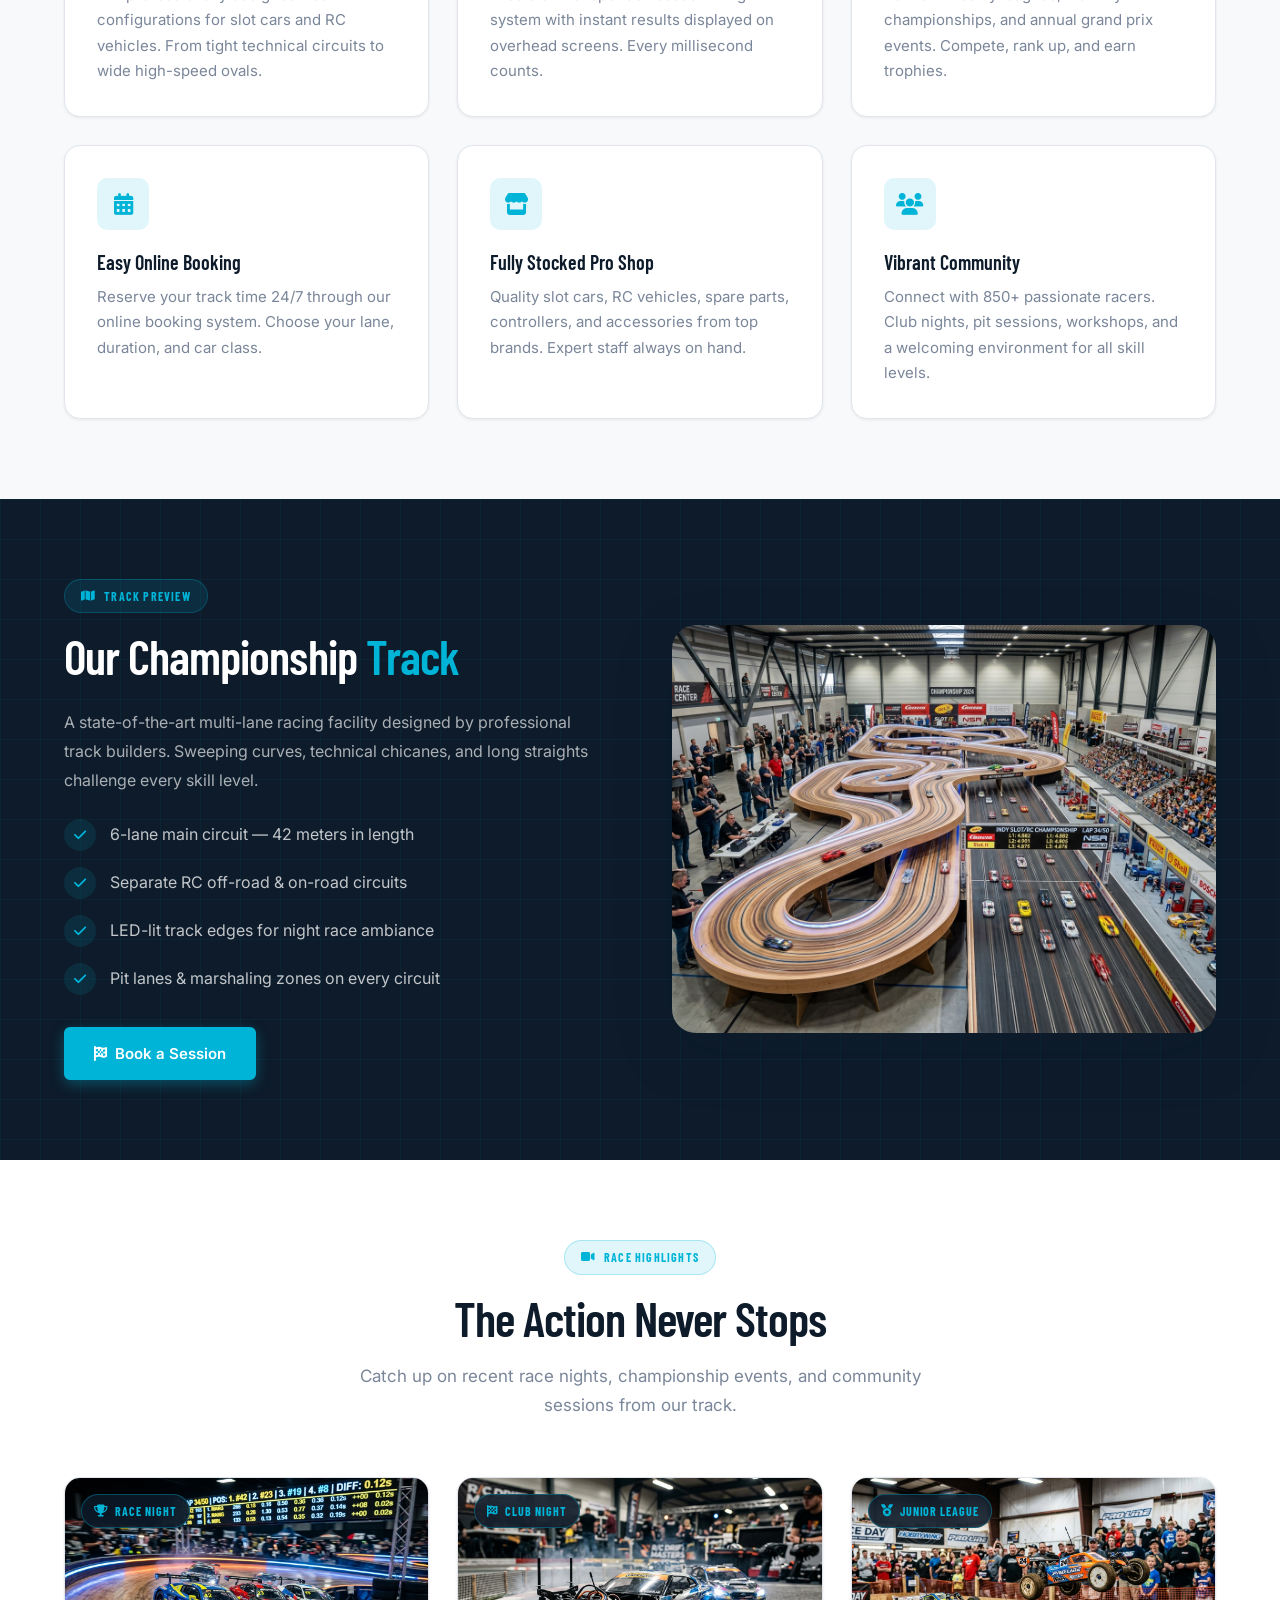
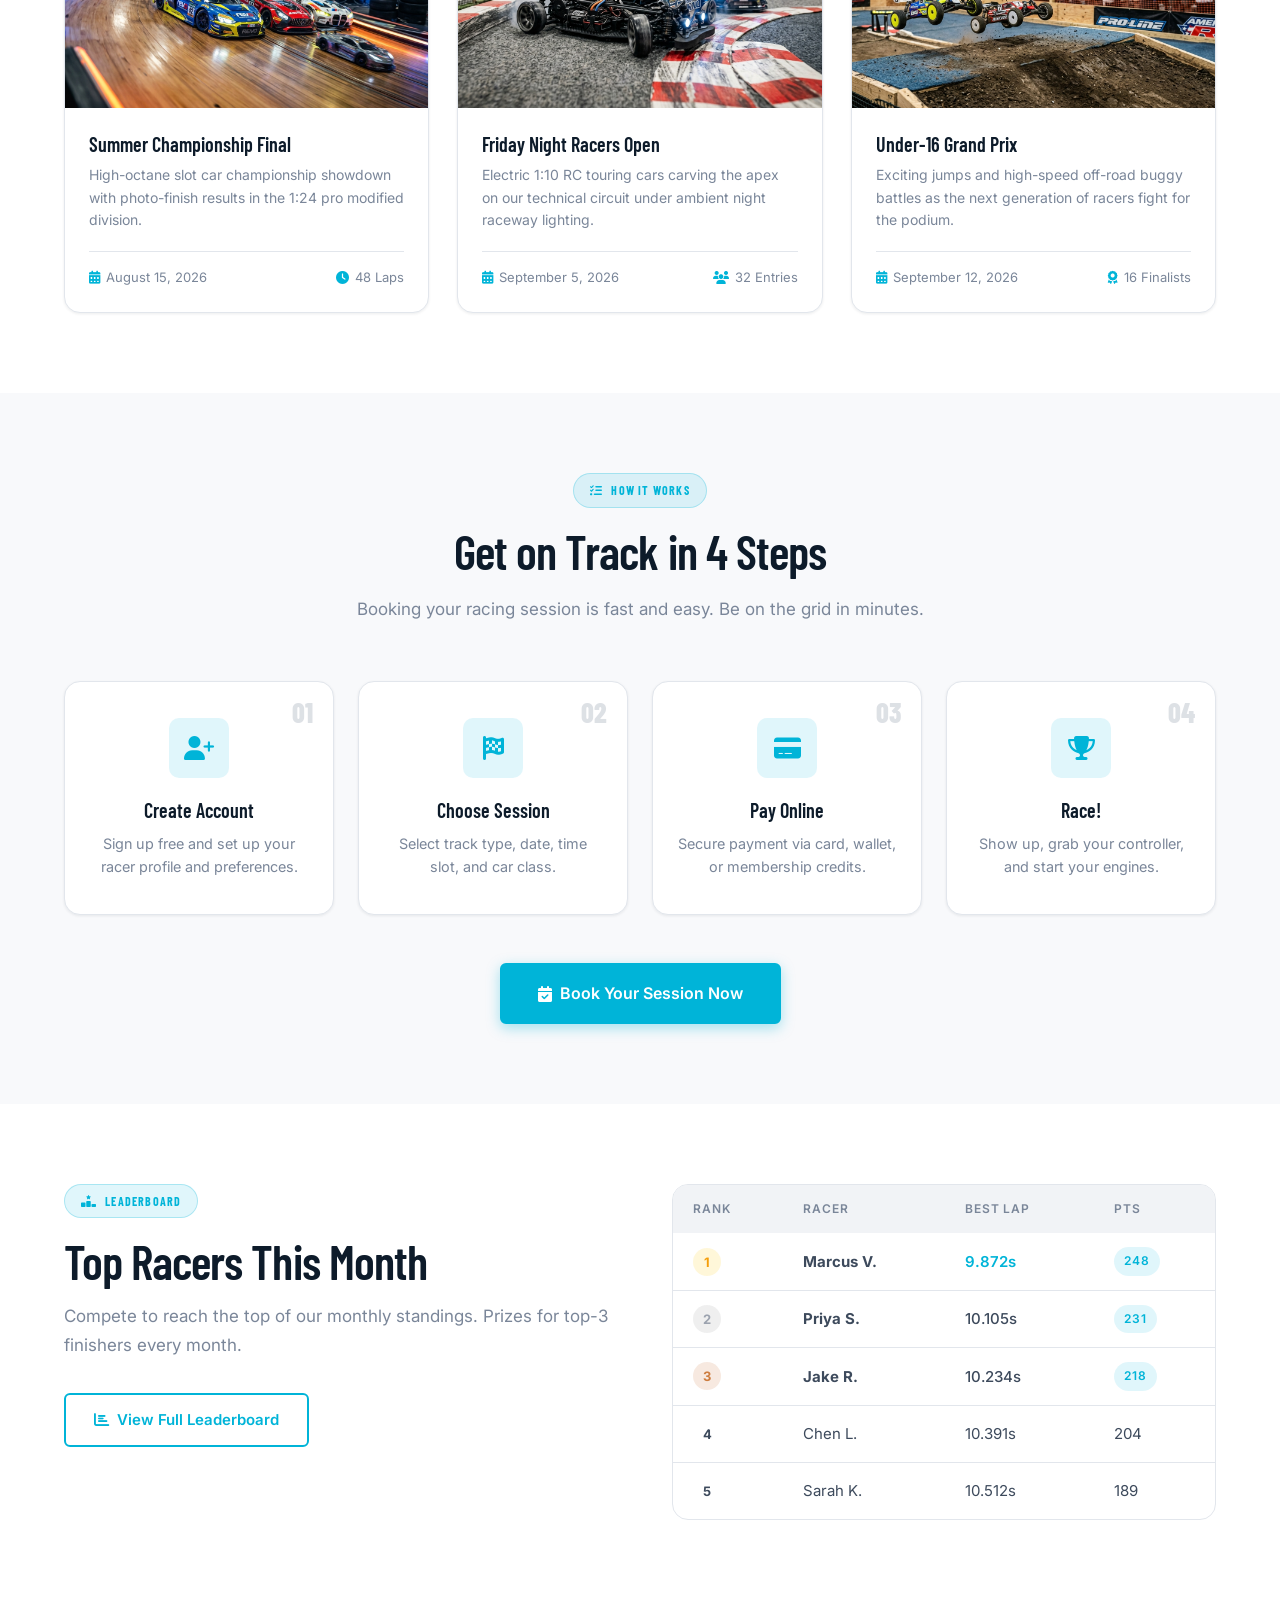
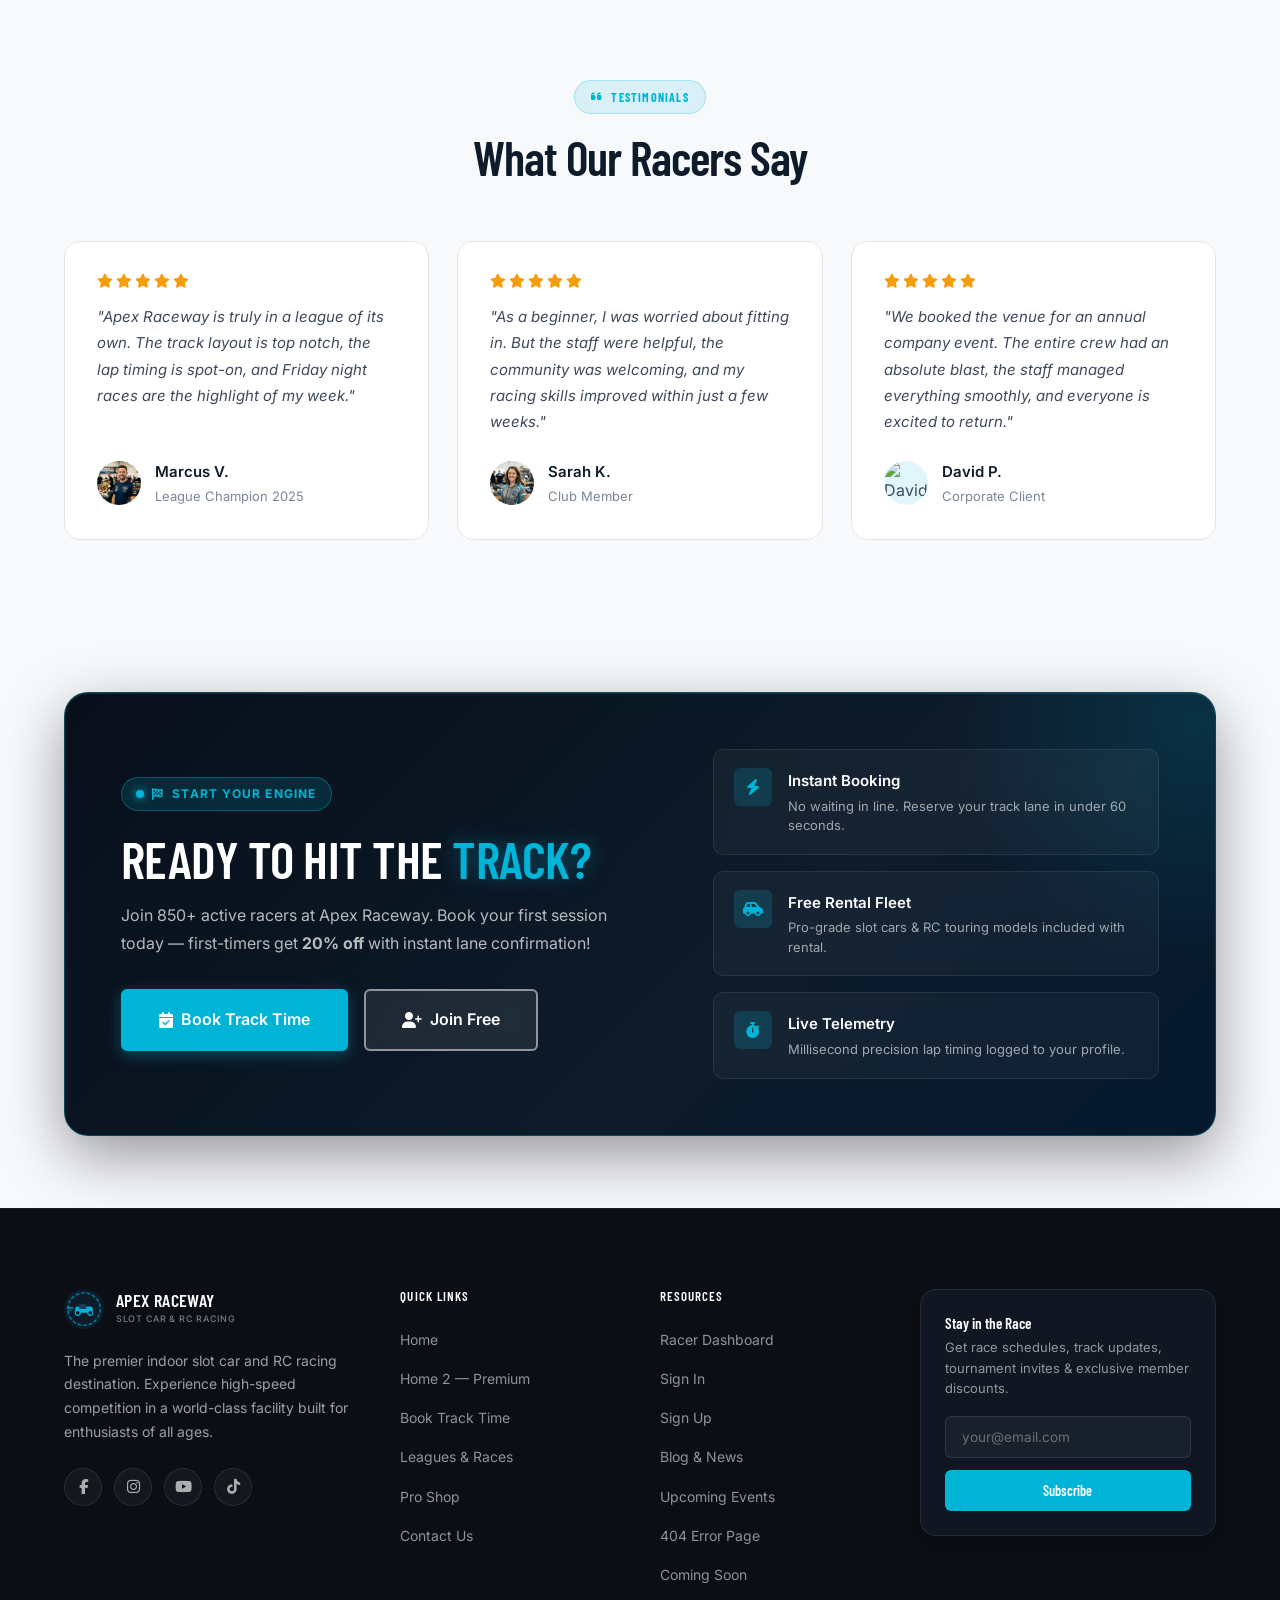
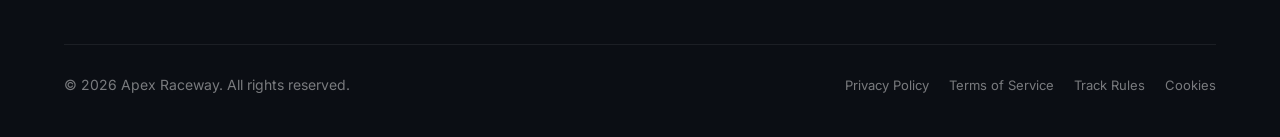
==== commit 4803476f: "feat: redesign CTA banner section, update page hero styles, and add background images" ====
--- a/index.html
+++ b/index.html
@@ -374,7 +374,7 @@
         <div class="testimonial-stars"><i class="fas fa-star"></i><i class="fas fa-star"></i><i class="fas fa-star"></i><i class="fas fa-star"></i><i class="fas fa-star"></i></div>
         <p class="testimonial-text">"Apex Raceway is truly in a league of its own. The track layout is top notch, the lap timing is spot-on, and Friday night races are the highlight of my week."</p>
         <div class="testimonial-author">
-          <div class="testimonial-avatar" style="display:flex;align-items:center;justify-content:center;background:var(--primary-light);color:var(--primary);font-weight:700;font-size:.875rem;">MV</div>
+          <img src="assets/testimonials/avatar_marcus.jpg" alt="Marcus V. - League Champion" class="testimonial-avatar" loading="lazy">
           <div><div class="testimonial-name">Marcus V.</div><div class="testimonial-role">League Champion 2025</div></div>
         </div>
       </div>
@@ -382,7 +382,7 @@
         <div class="testimonial-stars"><i class="fas fa-star"></i><i class="fas fa-star"></i><i class="fas fa-star"></i><i class="fas fa-star"></i><i class="fas fa-star"></i></div>
         <p class="testimonial-text">"As a beginner, I was worried about fitting in. But the staff were helpful, the community was welcoming, and my racing skills improved within just a few weeks."</p>
         <div class="testimonial-author">
-          <div class="testimonial-avatar" style="display:flex;align-items:center;justify-content:center;background:var(--primary-light);color:var(--primary);font-weight:700;font-size:.875rem;">SK</div>
+          <img src="assets/testimonials/avatar_sarah.jpg" alt="Sarah K. - Club Member" class="testimonial-avatar" loading="lazy">
           <div><div class="testimonial-name">Sarah K.</div><div class="testimonial-role">Club Member</div></div>
         </div>
       </div>
@@ -390,7 +390,7 @@
         <div class="testimonial-stars"><i class="fas fa-star"></i><i class="fas fa-star"></i><i class="fas fa-star"></i><i class="fas fa-star"></i><i class="fas fa-star"></i></div>
         <p class="testimonial-text">"We booked the venue for an annual company event. The entire crew had an absolute blast, the staff managed everything smoothly, and everyone is excited to return."</p>
         <div class="testimonial-author">
-          <div class="testimonial-avatar" style="display:flex;align-items:center;justify-content:center;background:var(--primary-light);color:var(--primary);font-weight:700;font-size:.875rem;">DP</div>
+          <img src="assets/testimonials/avatar_david.jpg" alt="David P. - Corporate Client" class="testimonial-avatar" loading="lazy">
           <div><div class="testimonial-name">David P.</div><div class="testimonial-role">Corporate Client</div></div>
         </div>
       </div>
@@ -398,13 +398,51 @@
   </div>
 </section>
 
-<!-- CTA Banner -->
-<section class="ribbon-banner animate-on-scroll">
-  <h2 class="ribbon-banner-title">Ready to Start Your Engines?</h2>
-  <p class="ribbon-banner-sub">Join 850+ racers at Apex Raceway. Book your first session today — first-timers get 20% off!</p>
-  <div class="btn-actions">
-    <a href="book-track.html" class="btn-white btn"><i class="fas fa-flag-checkered"></i> Book Track Time</a>
-    <a href="signup.html" class="btn" style="border:2px solid rgba(255,255,255,.5);color:#fff;background:transparent;"><i class="fas fa-user-plus"></i> Join Free</a>
+<!-- CTA: High-Octane Speed Hub Card -->
+<section class="cta-speed-section">
+  <div class="container">
+    <div class="cta-speed-card animate-on-scroll">
+      <div class="cta-speed-grid">
+        <div class="cta-speed-left">
+          <div class="cta-speed-badge">
+            <span class="pulse-dot"></span>
+            <i class="fas fa-flag-checkered"></i> Start Your Engine
+          </div>
+          <h2 class="cta-speed-title">Ready to Hit The <span class="text-glow">Track?</span></h2>
+          <p class="cta-speed-desc">
+            Join 850+ active racers at Apex Raceway. Book your first session today — first-timers get <strong>20% off</strong> with instant lane confirmation!
+          </p>
+          <div class="cta-speed-actions">
+            <a href="book-track.html" class="btn btn-primary btn-lg"><i class="fas fa-calendar-check"></i> Book Track Time</a>
+            <a href="signup.html" class="btn btn-ghost btn-ghost-light btn-lg"><i class="fas fa-user-plus"></i> Join Free</a>
+          </div>
+        </div>
+
+        <div class="cta-speed-right">
+          <div class="cta-perk-item">
+            <div class="cta-perk-icon"><i class="fas fa-bolt"></i></div>
+            <div>
+              <div class="cta-perk-title">Instant Booking</div>
+              <div class="cta-perk-desc">No waiting in line. Reserve your track lane in under 60 seconds.</div>
+            </div>
+          </div>
+          <div class="cta-perk-item">
+            <div class="cta-perk-icon"><i class="fas fa-car-side"></i></div>
+            <div>
+              <div class="cta-perk-title">Free Rental Fleet</div>
+              <div class="cta-perk-desc">Pro-grade slot cars & RC touring models included with rental.</div>
+            </div>
+          </div>
+          <div class="cta-perk-item">
+            <div class="cta-perk-icon"><i class="fas fa-stopwatch"></i></div>
+            <div>
+              <div class="cta-perk-title">Live Telemetry</div>
+              <div class="cta-perk-desc">Millisecond precision lap timing logged to your profile.</div>
+            </div>
+          </div>
+        </div>
+      </div>
+    </div>
   </div>
 </section>
 
--- a/style.css
+++ b/style.css
@@ -314,7 +314,7 @@
 .stat-num{font-family:var(--font-heading);font-size:clamp(2rem,4vw,3rem);font-weight:600;color:var(--primary);line-height:1;}
 .stat-label{font-size:.875rem;color:rgba(255,255,255,.6);margin-top:.375rem;font-weight:400;}
 html.dark .stat-label{color:var(--text-muted);}
-.pricing-card{background:var(--bg-card);border:2px solid var(--border);border-radius:var(--radius-xl);padding:2.5rem 2rem;position:relative;transition:all 250ms;text-align:center;}
+.pricing-card{background:var(--bg-card);border:2px solid var(--border);border-radius:var(--radius-xl);padding:2.5rem 2rem;position:relative;transition:all 250ms;text-align:center;display:flex;flex-direction:column;height:100%;}
 .pricing-card:hover{box-shadow:var(--shadow-xl);transform:translateY(-6px);}
 .pricing-card.popular{border-color:var(--primary);box-shadow:0 0 0 1px var(--primary),var(--shadow-lg);}
 .pricing-badge{position:absolute;top:1.25rem;right:1.25rem;background:var(--primary);color:#fff;padding:.25rem .75rem;border-radius:var(--radius-full);font-size:.6875rem;font-weight:700;text-transform:uppercase;}
@@ -322,8 +322,9 @@
 .pricing-price{font-family:var(--font-heading);font-size:clamp(2.5rem,5vw,3.5rem);font-weight:600;color:var(--primary);line-height:1;margin:1.25rem 0;}
 .pricing-price sup{font-size:1.25rem;font-weight:600;vertical-align:super;}
 .pricing-price small{font-size:1rem;font-weight:400;color:var(--text-muted);}
-.pricing-desc{font-size:.9375rem;color:var(--text-muted);margin-bottom:1.75rem;}
-.pricing-features{text-align:left;display:flex;flex-direction:column;gap:.75rem;margin-bottom:2rem;}
+.pricing-desc{font-size:.9375rem;color:var(--text-muted);margin-bottom:1.75rem;min-height:44px;}
+.pricing-features{text-align:left;display:flex;flex-direction:column;gap:.75rem;margin-bottom:2rem;flex:1 1 auto;}
+.pricing-card .btn{margin-top:auto;width:100%;height:48px;min-height:48px;display:inline-flex;align-items:center;justify-content:center;}
 .pricing-feature{display:flex;align-items:center;gap:.625rem;font-size:.9375rem;font-weight:400;color:var(--text-body);}
 .pricing-feature i{color:var(--success);font-size:.875rem;flex-shrink:0;}
 .pricing-feature.no i{color:var(--text-light);}
@@ -453,9 +454,9 @@
 .link-primary{color:var(--primary);font-weight:600;}
 .link-primary:hover{text-decoration:underline;}
 .filter-tabs{display:flex;flex-wrap:wrap;gap:.5rem;}
-.filter-tab{padding:.5rem 1.125rem;border-radius:var(--radius-full);background:var(--bg-muted);border:1.5px solid var(--border);font-size:.875rem;font-weight:500;cursor:pointer;}
-.filter-tab:hover{border-color:var(--primary);color:var(--primary);}
-.filter-tab.active{background:var(--primary);border-color:var(--primary);color:#fff;}
+.filter-tab{padding:.5rem 1.25rem;border-radius:var(--radius-full);background:var(--bg-card);border:1.5px solid var(--border);color:var(--text-heading);font-family:var(--font-body);font-size:.875rem;font-weight:500;cursor:pointer;transition:all 200ms ease;}
+.filter-tab:hover{border-color:var(--primary);color:var(--primary);background:rgba(0,180,216,0.08);}
+.filter-tab.active{background:var(--primary);border-color:var(--primary);color:#fff;box-shadow:0 4px 14px rgba(0,180,216,.35);}
 
 /* --- Booking Steps Grid --- */
 
@@ -799,19 +800,20 @@
 /* Uniform Inner Page Hero Section (All pages except Home 1 & Home 2) */
 .page-hero{position:relative;min-height:380px;display:flex;align-items:center;justify-content:center;padding-top:calc(var(--nav-h) + 2rem);padding-bottom:3.5rem;background:var(--secondary);overflow:hidden;text-align:center;width:100%;}
 html.dark .page-hero{background:#040a14;}
-.page-hero-img{position:absolute;inset:0;width:100%;height:100%;object-fit:cover;opacity:.35;z-index:0;}
-.page-hero-overlay,.page-hero::before{content:'';position:absolute;inset:0;background:linear-gradient(135deg,rgba(8,15,26,.88) 0%,rgba(13,27,42,.72) 60%,rgba(0,180,216,.2) 100%);z-index:1;pointer-events:none;}
+.page-hero-img{position:absolute;inset:0;width:100%;height:100%;object-fit:cover;opacity:.88;z-index:0;filter:contrast(1.08) brightness(0.92) saturate(1.12);}
+.page-hero-overlay{position:absolute;inset:0;background:radial-gradient(ellipse at center, rgba(8,15,26,.25) 0%, rgba(8,15,26,.65) 100%), linear-gradient(180deg, rgba(8,15,26,.45) 0%, rgba(8,15,26,.25) 50%, rgba(8,15,26,.8) 100%);z-index:1;pointer-events:none;}
+.page-hero::before{display:none;}
 .page-hero .container{position:relative;z-index:2;}
-.page-hero-content{position:relative;z-index:2;text-align:center;max-width:680px;margin-inline:auto;}
-.page-hero-title{font-family:var(--font-heading);font-size:clamp(2.25rem,5vw,3.75rem);font-weight:600;color:#fff;margin-bottom:1rem;text-transform:uppercase;letter-spacing:-.01em;line-height:1.1;}
-.page-hero-sub{font-size:1.0625rem;color:rgba(255,255,255,.7);max-width:560px;margin-inline:auto;font-weight:400;line-height:1.75;}
+.page-hero-content{position:relative;z-index:2;text-align:center;max-width:720px;margin-inline:auto;}
+.page-hero-title{font-family:var(--font-heading);font-size:clamp(2.25rem,5vw,3.75rem);font-weight:600;color:#fff;margin-bottom:1rem;text-transform:uppercase;letter-spacing:-.01em;line-height:1.1;text-shadow:0 2px 12px rgba(0,0,0,.6);}
+.page-hero-sub{font-size:1.0625rem;color:rgba(255,255,255,.92);max-width:580px;margin-inline:auto;font-weight:400;line-height:1.75;text-shadow:0 1px 8px rgba(0,0,0,.7);}
 
 .contact-info-item{display:flex;align-items:flex-start;gap:1rem;padding:1.25rem;border-radius:var(--radius-md);background:var(--bg-card);border:1px solid var(--border);transition:all 150ms;}
 .contact-info-item:hover{border-color:var(--primary);}
 .contact-info-icon{width:44px;height:44px;border-radius:var(--radius-md);background:var(--primary-light);color:var(--primary);display:flex;align-items:center;justify-content:center;font-size:1.125rem;flex-shrink:0;}
 .contact-info-label{font-size:.75rem;color:var(--text-muted);text-transform:uppercase;letter-spacing:.08em;font-weight:600;margin-bottom:.25rem;}
 .contact-info-val{font-size:.9375rem;font-weight:500;color:var(--text-heading);}
-.race-night-card{background:var(--bg-card);border:1px solid var(--border);border-radius:var(--radius-lg);overflow:hidden;display:flex;flex-direction:column;transition:all 250ms;}
+.race-night-card{background:var(--bg-card);border:1px solid var(--border);border-radius:var(--radius-lg);overflow:hidden;display:flex;flex-direction:column;height:100%;transition:all 250ms;}
 .race-night-card:hover{transform:translateY(-4px);box-shadow:var(--shadow-lg);border-color:var(--primary);}
 .race-night-img{height:200px;overflow:hidden;position:relative;}
 .race-night-img img{width:100%;height:100%;object-fit:cover;transition:transform 400ms;}
@@ -888,3 +890,1013 @@
     .hero-title{font-size:2.5rem;} .btn{padding:.6875rem 1.25rem;font-size:.875rem;}
     .countdown{gap:.5rem;} .countdown-num{min-width:52px;font-size:1.625rem;padding:.5rem .625rem;}
 }
+
+/* ============================================================
+   CTA DESIGN 1 (index.html): High-Speed Bento Box Card
+   ============================================================ */
+.cta-speed-section {
+    padding-block: 4.5rem;
+    background: var(--bg-surface);
+    position: relative;
+    overflow: hidden;
+}
+.cta-speed-card {
+    background: linear-gradient(135deg, #080F1A 0%, #0D1B2A 60%, #05192D 100%);
+    border: 1px solid rgba(0, 180, 216, 0.3);
+    border-radius: var(--radius-xl);
+    padding: 3.5rem;
+    box-shadow: 0 20px 60px rgba(0, 0, 0, 0.4), inset 0 1px 0 rgba(255, 255, 255, 0.1);
+    position: relative;
+    overflow: hidden;
+}
+.cta-speed-card::before {
+    content: '';
+    position: absolute;
+    top: -50%;
+    right: -20%;
+    width: 500px;
+    height: 500px;
+    background: radial-gradient(circle, rgba(0, 180, 216, 0.15) 0%, transparent 70%);
+    pointer-events: none;
+}
+.cta-speed-grid {
+    display: grid;
+    grid-template-columns: 1.2fr 1fr;
+    gap: 3.5rem;
+    align-items: center;
+    position: relative;
+    z-index: 1;
+}
+.cta-speed-badge {
+    display: inline-flex;
+    align-items: center;
+    gap: 0.5rem;
+    background: rgba(0, 180, 216, 0.15);
+    color: var(--primary);
+    border: 1px solid rgba(0, 180, 216, 0.35);
+    padding: 0.35rem 0.875rem;
+    border-radius: var(--radius-full);
+    font-size: 0.75rem;
+    font-weight: 700;
+    letter-spacing: 0.1em;
+    text-transform: uppercase;
+    margin-bottom: 1.25rem;
+}
+.pulse-dot {
+    width: 8px;
+    height: 8px;
+    border-radius: 50%;
+    background: var(--primary);
+    box-shadow: 0 0 8px var(--primary);
+    animation: pulseGlow 1.5s infinite;
+}
+@keyframes pulseGlow {
+    0%, 100% { opacity: 1; transform: scale(1); }
+    50% { opacity: 0.4; transform: scale(0.8); }
+}
+.cta-speed-title {
+    font-family: var(--font-heading);
+    font-size: clamp(2rem, 4.5vw, 3.25rem);
+    font-weight: 600;
+    color: #fff;
+    line-height: 1.05;
+    text-transform: uppercase;
+    letter-spacing: -0.01em;
+    margin-bottom: 1rem;
+}
+.cta-speed-title .text-glow {
+    color: var(--primary);
+    text-shadow: 0 0 20px rgba(0, 180, 216, 0.4);
+}
+.cta-speed-desc {
+    color: rgba(255, 255, 255, 0.7);
+    font-size: 1rem;
+    line-height: 1.75;
+    margin-bottom: 2rem;
+    max-width: 520px;
+    font-weight: 400;
+}
+.cta-speed-actions {
+    display: flex;
+    gap: 1rem;
+    flex-wrap: wrap;
+}
+.cta-speed-actions .btn-ghost {
+    color: #ffffff !important;
+    border: 2px solid rgba(255, 255, 255, 0.5) !important;
+    background: rgba(255, 255, 255, 0.08) !important;
+    backdrop-filter: blur(8px);
+    -webkit-backdrop-filter: blur(8px);
+}
+.cta-speed-actions .btn-ghost:hover {
+    background: rgba(0, 180, 216, 0.25) !important;
+    border-color: var(--primary) !important;
+    color: #ffffff !important;
+    box-shadow: 0 0 20px rgba(0, 180, 216, 0.35);
+    transform: translateY(-2px);
+}
+.cta-speed-right {
+    display: flex;
+    flex-direction: column;
+    gap: 1rem;
+}
+.cta-perk-item {
+    display: flex;
+    align-items: flex-start;
+    gap: 1rem;
+    background: rgba(255, 255, 255, 0.04);
+    border: 1px solid rgba(255, 255, 255, 0.08);
+    border-radius: var(--radius-md);
+    padding: 1.125rem 1.25rem;
+    backdrop-filter: blur(8px);
+    transition: all 250ms ease;
+}
+.cta-perk-item:hover {
+    background: rgba(0, 180, 216, 0.1);
+    border-color: rgba(0, 180, 216, 0.4);
+    transform: translateX(4px);
+}
+[dir="rtl"] .cta-perk-item:hover {
+    transform: translateX(-4px);
+}
+.cta-perk-icon {
+    width: 38px;
+    height: 38px;
+    border-radius: var(--radius-sm);
+    background: rgba(0, 180, 216, 0.18);
+    color: var(--primary);
+    display: flex;
+    align-items: center;
+    justify-content: center;
+    font-size: 1rem;
+    flex-shrink: 0;
+}
+.cta-perk-title {
+    font-size: 0.9375rem;
+    font-weight: 600;
+    color: #fff;
+    margin-bottom: 0.2rem;
+}
+.cta-perk-desc {
+    font-size: 0.8125rem;
+    color: rgba(255, 255, 255, 0.6);
+    line-height: 1.5;
+    font-weight: 400;
+}
+
+/* ============================================================
+   CTA DESIGN 2 (home2.html): Elite VIP Diamond Showcase
+   ============================================================ */
+.cta-vip-section {
+    position: relative;
+    padding-block: 5rem;
+    background: var(--bg-body);
+    overflow: hidden;
+    text-align: center;
+}
+.cta-vip-card {
+    position: relative;
+    background: linear-gradient(135deg, #09121F 0%, #0D1B2A 50%, #060D17 100%);
+    border: 1.5px solid rgba(0, 180, 216, 0.45);
+    border-radius: var(--radius-xl);
+    padding: 4.5rem 3rem;
+    overflow: hidden;
+    box-shadow: 0 24px 60px rgba(0, 0, 0, 0.5), 0 0 35px rgba(0, 180, 216, 0.18);
+    transition: border-color 300ms ease, box-shadow 300ms ease;
+    z-index: 1;
+}
+.cta-vip-card:hover {
+    border-color: var(--primary);
+    box-shadow: 0 28px 70px rgba(0, 0, 0, 0.6), 0 0 45px rgba(0, 180, 216, 0.28);
+}
+.cta-vip-card::before {
+    content: '';
+    position: absolute;
+    inset: 0;
+    background-image: linear-gradient(rgba(0, 180, 216, 0.06) 1px, transparent 1px), linear-gradient(90deg, rgba(0, 180, 216, 0.06) 1px, transparent 1px);
+    background-size: 44px 44px;
+    pointer-events: none;
+    opacity: 0.7;
+}
+.cta-vip-bg {
+    position: absolute;
+    inset: 0;
+    background: radial-gradient(ellipse 70% 60% at 50% 40%, rgba(0, 180, 216, 0.18) 0%, transparent 75%);
+    pointer-events: none;
+}
+.cta-vip-badge {
+    display: inline-flex;
+    align-items: center;
+    gap: 0.5rem;
+    background: rgba(0, 180, 216, 0.15);
+    color: var(--primary);
+    border: 1px solid rgba(0, 180, 216, 0.4);
+    padding: 0.375rem 1.125rem;
+    border-radius: var(--radius-full);
+    font-size: 0.75rem;
+    font-weight: 700;
+    letter-spacing: 0.12em;
+    text-transform: uppercase;
+    margin-bottom: 1.25rem;
+}
+.cta-vip-title {
+    font-family: var(--font-heading);
+    font-size: clamp(2.25rem, 5vw, 3.75rem);
+    font-weight: 600;
+    color: #fff;
+    line-height: 1.05;
+    text-transform: uppercase;
+    letter-spacing: -0.01em;
+    margin-bottom: 1rem;
+}
+.cta-vip-title .accent {
+    color: var(--primary);
+}
+.cta-vip-sub {
+    font-size: 1.0625rem;
+    color: rgba(255, 255, 255, 0.7);
+    max-width: 660px;
+    margin-inline: auto;
+    line-height: 1.8;
+    margin-bottom: 2.25rem;
+    font-weight: 400;
+}
+.cta-vip-features {
+    display: flex;
+    justify-content: center;
+    gap: 2rem;
+    flex-wrap: wrap;
+    margin-bottom: 2.5rem;
+}
+.cta-vip-feat {
+    display: flex;
+    align-items: center;
+    gap: 0.625rem;
+    background: rgba(255, 255, 255, 0.05);
+    border: 1px solid rgba(255, 255, 255, 0.1);
+    padding: 0.75rem 1.25rem;
+    border-radius: var(--radius-full);
+    color: #fff;
+    font-size: 0.875rem;
+    font-weight: 500;
+    backdrop-filter: blur(8px);
+}
+.cta-vip-actions {
+    display: flex;
+    gap: 1.25rem;
+    justify-content: center;
+    flex-wrap: wrap;
+}
+.cta-vip-actions .btn-ghost {
+    color: #ffffff !important;
+    border: 2px solid rgba(255, 255, 255, 0.5) !important;
+    background: rgba(255, 255, 255, 0.08) !important;
+    backdrop-filter: blur(8px);
+    -webkit-backdrop-filter: blur(8px);
+}
+.cta-vip-actions .btn-ghost:hover {
+    background: rgba(0, 180, 216, 0.25) !important;
+    border-color: var(--primary) !important;
+    color: #ffffff !important;
+    box-shadow: 0 0 20px rgba(0, 180, 216, 0.35);
+    transform: translateY(-2px);
+}
+
+@media(max-width:1024px) {
+    .cta-speed-grid { grid-template-columns: 1fr; gap: 2.5rem; }
+    .cta-speed-card { padding: 2.5rem; }
+}
+@media(max-width:575px) {
+    .cta-speed-card { padding: 1.75rem 1.25rem; }
+    .cta-vip-features { flex-direction: column; gap: 0.75rem; align-items: stretch; max-width: 320px; margin-inline: auto; }
+}
+
+/* ============================================================
+   CTA DESIGN 3 (book-track.html): Split Card with Left Side Image
+   ============================================================ */
+.cta-split-section {
+    padding-block: 5rem;
+    background: var(--bg-surface);
+    position: relative;
+    overflow: hidden;
+}
+.cta-split-card {
+    background: var(--bg-card);
+    border: 1px solid var(--border);
+    border-radius: var(--radius-xl);
+    overflow: hidden;
+    display: grid;
+    grid-template-columns: 1fr 1.15fr;
+    box-shadow: var(--shadow-xl);
+    transition: all 250ms ease;
+}
+.cta-split-card:hover {
+    border-color: var(--primary);
+}
+.cta-split-image {
+    position: relative;
+    min-height: 380px;
+    overflow: hidden;
+    background: #080F1A;
+}
+.cta-split-image img {
+    width: 100%;
+    height: 100%;
+    object-fit: cover;
+    display: block;
+    transition: transform 600ms ease;
+}
+.cta-split-card:hover .cta-split-image img {
+    transform: scale(1.05);
+}
+.cta-split-overlay {
+    position: absolute;
+    inset: 0;
+    background: linear-gradient(to right, transparent 60%, rgba(13, 27, 42, 0.4) 100%);
+    pointer-events: none;
+}
+html.dark .cta-split-overlay {
+    background: linear-gradient(to right, transparent 50%, rgba(16, 31, 53, 0.8) 100%);
+}
+.cta-split-content {
+    padding: 3.5rem;
+    display: flex;
+    flex-direction: column;
+    justify-content: center;
+}
+.cta-split-badge {
+    display: inline-flex;
+    align-items: center;
+    gap: 0.5rem;
+    background: rgba(0, 180, 216, 0.15);
+    color: var(--primary);
+    border: 1px solid rgba(0, 180, 216, 0.35);
+    padding: 0.35rem 0.875rem;
+    border-radius: var(--radius-full);
+    font-size: 0.75rem;
+    font-weight: 700;
+    letter-spacing: 0.1em;
+    text-transform: uppercase;
+    margin-bottom: 1.25rem;
+    align-self: flex-start;
+}
+.cta-split-title {
+    font-family: var(--font-heading);
+    font-size: clamp(1.875rem, 3.5vw, 2.75rem);
+    font-weight: 600;
+    color: var(--text-heading);
+    line-height: 1.1;
+    text-transform: uppercase;
+    letter-spacing: -0.01em;
+    margin-bottom: 1rem;
+}
+.cta-split-title span {
+    color: var(--primary);
+}
+.cta-split-desc {
+    color: var(--text-muted);
+    font-size: 0.9375rem;
+    line-height: 1.75;
+    margin-bottom: 1.75rem;
+    font-weight: 400;
+}
+.cta-split-perks {
+    display: grid;
+    grid-template-columns: 1fr 1fr;
+    gap: 0.875rem;
+    margin-bottom: 2rem;
+}
+.cta-split-perk {
+    display: flex;
+    align-items: center;
+    gap: 0.5rem;
+    font-size: 0.875rem;
+    color: var(--text-heading);
+    font-weight: 500;
+}
+.cta-split-perk i {
+    color: var(--primary);
+    font-size: 0.875rem;
+}
+.cta-split-actions {
+    display: flex;
+    gap: 1rem;
+    flex-wrap: wrap;
+}
+
+@media(max-width:991px) {
+    .cta-split-card { grid-template-columns: 1fr; }
+    .cta-split-image { min-height: 280px; }
+    .cta-split-content { padding: 2.5rem; }
+}
+@media(max-width:575px) {
+    .cta-split-content { padding: 1.75rem 1.25rem; }
+    .cta-split-perks { grid-template-columns: 1fr; }
+}
+
+
+/* ============================================================
+   CTA DESIGN 4 (leagues.html): Community Ribbon with Right Side Image
+   ============================================================ */
+.ribbon-banner {
+    background: linear-gradient(135deg, #0096C7 0%, #0077B6 50%, #023E8A 100%);
+    color: #fff;
+    padding-block: 4.5rem;
+    padding-inline: 1.5rem;
+    position: relative;
+    overflow: hidden;
+}
+.ribbon-banner::before {
+    content: '';
+    position: absolute;
+    top: -50%;
+    right: -20%;
+    width: 600px;
+    height: 600px;
+    background: radial-gradient(circle, rgba(255,255,255,0.15) 0%, transparent 70%);
+    pointer-events: none;
+}
+.ribbon-banner-inner {
+    max-width: 1200px;
+    margin-inline: auto;
+    display: grid;
+    grid-template-columns: 1.15fr 0.95fr;
+    gap: 3.5rem;
+    align-items: center;
+    position: relative;
+    z-index: 2;
+}
+.ribbon-banner-content {
+    text-align: left;
+}
+.cta-league-badge {
+    display: inline-flex;
+    align-items: center;
+    gap: 0.5rem;
+    background: rgba(255, 255, 255, 0.2);
+    border: 1px solid rgba(255, 255, 255, 0.35);
+    color: #fff;
+    padding: 0.35rem 0.875rem;
+    border-radius: var(--radius-full);
+    font-size: 0.75rem;
+    font-weight: 700;
+    letter-spacing: 0.08em;
+    text-transform: uppercase;
+    margin-bottom: 1.25rem;
+    backdrop-filter: blur(6px);
+}
+.ribbon-banner-content .ribbon-banner-title {
+    font-family: var(--font-heading);
+    font-size: clamp(2rem, 3.5vw, 2.85rem);
+    font-weight: 600;
+    text-transform: uppercase;
+    letter-spacing: 0.02em;
+    line-height: 1.1;
+    margin-bottom: 1rem;
+    color: #fff;
+}
+.ribbon-banner-content .ribbon-banner-sub {
+    font-size: 1rem;
+    color: rgba(255, 255, 255, 0.9);
+    line-height: 1.7;
+    margin-bottom: 1.75rem;
+    max-width: 540px;
+    font-weight: 400;
+}
+.cta-league-perks {
+    display: grid;
+    grid-template-columns: repeat(auto-fit, minmax(180px, 1fr));
+    gap: 0.75rem;
+    margin-bottom: 2rem;
+}
+.cta-league-perk {
+    display: flex;
+    align-items: center;
+    gap: 0.5rem;
+    font-size: 0.875rem;
+    color: #fff;
+    font-weight: 500;
+    background: rgba(255, 255, 255, 0.12);
+    padding: 0.5rem 0.875rem;
+    border-radius: var(--radius-md);
+    border: 1px solid rgba(255, 255, 255, 0.2);
+}
+.cta-league-perk i {
+    color: #FFD166;
+    font-size: 0.875rem;
+}
+.ribbon-banner-content .btn-actions {
+    display: flex;
+    gap: 1rem;
+    flex-wrap: wrap;
+    justify-content: flex-start;
+}
+.btn-ghost-light {
+    border: 2px solid rgba(255, 255, 255, 0.6) !important;
+    color: #fff !important;
+    background: transparent !important;
+    transition: all 250ms ease;
+}
+.btn-ghost-light:hover {
+    background: rgba(255, 255, 255, 0.15) !important;
+    border-color: #fff !important;
+}
+
+/* Right Side Image Box */
+.cta-league-image-wrap {
+    position: relative;
+    border-radius: var(--radius-xl);
+    overflow: hidden;
+    box-shadow: 0 20px 40px rgba(0, 0, 0, 0.35), 0 0 0 1px rgba(255, 255, 255, 0.2);
+    background: #080F1A;
+    aspect-ratio: 4/3;
+    display: flex;
+}
+.cta-league-image-wrap img {
+    width: 100%;
+    height: 100%;
+    object-fit: cover;
+    display: block;
+    transition: transform 600ms ease;
+}
+.cta-league-image-wrap:hover img {
+    transform: scale(1.06);
+}
+.cta-league-badge-float {
+    position: absolute;
+    bottom: 1rem;
+    right: 1rem;
+    background: rgba(8, 15, 26, 0.85);
+    border: 1px solid rgba(0, 180, 216, 0.5);
+    backdrop-filter: blur(10px);
+    padding: 0.6rem 1rem;
+    border-radius: var(--radius-lg);
+    display: flex;
+    align-items: center;
+    gap: 0.75rem;
+    color: #fff;
+    box-shadow: 0 8px 24px rgba(0, 0, 0, 0.4);
+}
+.cta-league-badge-float i {
+    color: #00B4D8;
+    font-size: 1.25rem;
+}
+.cta-league-badge-float-text h4 {
+    font-size: 0.8125rem;
+    font-weight: 600;
+    margin: 0;
+    color: #fff;
+    text-transform: uppercase;
+    letter-spacing: 0.05em;
+}
+.cta-league-badge-float-text p {
+    font-size: 0.6875rem;
+    margin: 0;
+    color: var(--primary);
+    font-weight: 500;
+}
+
+@media(max-width: 991px) {
+    .ribbon-banner-inner {
+        grid-template-columns: 1fr;
+        gap: 2.5rem;
+    }
+    .cta-league-image-wrap {
+        max-width: 540px;
+        margin-inline: auto;
+        width: 100%;
+    }
+}
+@media(max-width: 575px) {
+    .ribbon-banner { padding-block: 3.5rem; }
+    .cta-league-perks { grid-template-columns: 1fr; }
+    .ribbon-banner-content .btn-actions { flex-direction: column; }
+    .ribbon-banner-content .btn-actions .btn { width: 100%; justify-content: center; }
+}
+
+
+/* ============================================================
+   CTA DESIGN 5 (pro-shop.html): Pro Tuning Lab & VIP Gear Pass
+   ============================================================ */
+.cta-shop-section {
+    padding-block: 5rem;
+    background: var(--bg-body);
+    position: relative;
+    overflow: hidden;
+}
+.cta-shop-card {
+    background: linear-gradient(135deg, #09121F 0%, #0D1B2A 60%, #08101C 100%);
+    border: 1px solid rgba(0, 180, 216, 0.3);
+    border-radius: var(--radius-xl);
+    overflow: hidden;
+    position: relative;
+    box-shadow: 0 24px 48px rgba(0, 0, 0, 0.4), 0 0 0 1px rgba(0, 180, 216, 0.15);
+}
+.cta-shop-card::before {
+    content: '';
+    position: absolute;
+    top: 0;
+    right: 0;
+    width: 350px;
+    height: 350px;
+    background: radial-gradient(circle, rgba(0, 180, 216, 0.15) 0%, transparent 70%);
+    pointer-events: none;
+}
+.cta-shop-grid {
+    display: grid;
+    grid-template-columns: 1.15fr 0.85fr;
+    align-items: center;
+}
+.cta-shop-body {
+    padding: 3.5rem;
+    position: relative;
+    z-index: 2;
+}
+.cta-shop-badge {
+    display: inline-flex;
+    align-items: center;
+    gap: 0.5rem;
+    background: rgba(0, 180, 216, 0.15);
+    border: 1px solid rgba(0, 180, 216, 0.4);
+    color: var(--primary);
+    padding: 0.35rem 0.875rem;
+    border-radius: var(--radius-full);
+    font-size: 0.75rem;
+    font-weight: 700;
+    letter-spacing: 0.08em;
+    text-transform: uppercase;
+    margin-bottom: 1.25rem;
+}
+.cta-shop-title {
+    font-family: var(--font-heading);
+    font-size: clamp(1.875rem, 3.5vw, 2.75rem);
+    font-weight: 600;
+    color: #fff;
+    line-height: 1.15;
+    text-transform: uppercase;
+    letter-spacing: -0.01em;
+    margin-bottom: 1rem;
+}
+.cta-shop-title span {
+    color: var(--primary);
+}
+.cta-shop-desc {
+    font-size: 0.9375rem;
+    color: rgba(255, 255, 255, 0.75);
+    line-height: 1.75;
+    margin-bottom: 2rem;
+    max-width: 520px;
+    font-weight: 400;
+}
+.cta-shop-coupon-box {
+    background: rgba(255, 255, 255, 0.04);
+    border: 1px dashed rgba(0, 180, 216, 0.5);
+    border-radius: var(--radius-lg);
+    padding: 1.25rem 1.5rem;
+    display: flex;
+    align-items: center;
+    justify-content: space-between;
+    gap: 1.25rem;
+    margin-bottom: 2rem;
+    max-width: 480px;
+}
+.cta-shop-coupon-left {
+    display: flex;
+    align-items: center;
+    gap: 1rem;
+}
+.cta-shop-coupon-icon {
+    width: 44px;
+    height: 44px;
+    border-radius: var(--radius-md);
+    background: rgba(0, 180, 216, 0.2);
+    color: var(--primary);
+    display: flex;
+    align-items: center;
+    justify-content: center;
+    font-size: 1.25rem;
+    flex-shrink: 0;
+}
+.cta-shop-coupon-text h4 {
+    font-size: 0.9375rem;
+    font-weight: 600;
+    color: #fff;
+    margin-bottom: 0.2rem;
+}
+.cta-shop-coupon-text p {
+    font-size: 0.75rem;
+    color: rgba(255, 255, 255, 0.6);
+    margin: 0;
+}
+.cta-coupon-pill {
+    background: #00B4D8;
+    color: #080F1A;
+    font-family: var(--font-heading);
+    font-size: 0.9375rem;
+    font-weight: 700;
+    letter-spacing: 0.1em;
+    padding: 0.4rem 0.875rem;
+    border-radius: var(--radius-sm);
+    cursor: pointer;
+    user-select: all;
+    transition: transform 200ms ease;
+}
+.cta-shop-actions {
+    display: flex;
+    gap: 1rem;
+    flex-wrap: wrap;
+}
+.cta-shop-actions .btn-ghost {
+    color: #ffffff !important;
+    border: 2px solid rgba(255, 255, 255, 0.5) !important;
+    background: rgba(255, 255, 255, 0.08) !important;
+    backdrop-filter: blur(8px);
+    -webkit-backdrop-filter: blur(8px);
+}
+.cta-shop-actions .btn-ghost:hover {
+    background: rgba(0, 180, 216, 0.25) !important;
+    border-color: var(--primary) !important;
+    color: #ffffff !important;
+    box-shadow: 0 0 20px rgba(0, 180, 216, 0.35);
+    transform: translateY(-2px);
+}
+
+/* Right Visual / Tuning Showcase */
+.cta-shop-visual {
+    position: relative;
+    height: 100%;
+    min-height: 420px;
+    overflow: hidden;
+    background: #050B14;
+}
+.cta-shop-visual img {
+    width: 100%;
+    height: 100%;
+    object-fit: cover;
+    display: block;
+    transition: transform 600ms ease;
+}
+.cta-shop-card:hover .cta-shop-visual img {
+    transform: scale(1.06);
+}
+.cta-shop-visual-overlay {
+    position: absolute;
+    inset: 0;
+    background: linear-gradient(to right, #09121F 0%, transparent 40%, rgba(9, 18, 31, 0.4) 100%);
+}
+.cta-shop-floating-card {
+    position: absolute;
+    bottom: 1.5rem;
+    right: 1.5rem;
+    background: rgba(8, 15, 26, 0.88);
+    border: 1px solid rgba(0, 180, 216, 0.4);
+    backdrop-filter: blur(12px);
+    padding: 1rem 1.25rem;
+    border-radius: var(--radius-lg);
+    box-shadow: 0 10px 30px rgba(0, 0, 0, 0.5);
+    display: flex;
+    align-items: center;
+    gap: 1rem;
+    max-width: 280px;
+}
+.cta-shop-floating-card i {
+    font-size: 1.75rem;
+    color: #00B4D8;
+}
+.cta-shop-floating-card h4 {
+    font-size: 0.875rem;
+    font-weight: 600;
+    color: #fff;
+    margin-bottom: 0.2rem;
+}
+.cta-shop-floating-card p {
+    font-size: 0.75rem;
+    color: var(--text-muted);
+    margin: 0;
+}
+
+@media(max-width: 991px) {
+    .cta-shop-grid {
+        grid-template-columns: 1fr;
+    }
+    .cta-shop-body {
+        padding: 2.5rem;
+    }
+    .cta-shop-visual {
+        min-height: 280px;
+    }
+    .cta-shop-visual-overlay {
+        background: linear-gradient(to bottom, #09121F 0%, transparent 40%, rgba(9, 18, 31, 0.6) 100%);
+    }
+}
+@media(max-width: 575px) {
+    .cta-shop-body {
+        padding: 1.75rem 1.25rem;
+    }
+    .cta-shop-coupon-box {
+        flex-direction: column;
+        align-items: flex-start;
+    }
+}
+
+
+/* ============================================================
+   Sidebar Track Preview Image Card (book-track.html)
+   ============================================================ */
+.sidebar-track-card {
+    background: var(--bg-card);
+    border: 1px solid var(--border);
+    border-radius: var(--radius-lg);
+    overflow: hidden;
+    margin-top: 1rem;
+    box-shadow: var(--shadow-sm);
+    transition: all 250ms ease;
+}
+.sidebar-track-card:hover {
+    border-color: var(--primary);
+    transform: translateY(-3px);
+    box-shadow: var(--shadow-md);
+}
+.sidebar-track-img-wrap {
+    position: relative;
+    height: 240px;
+    overflow: hidden;
+    background: #080F1A;
+}
+.sidebar-track-img-wrap img {
+    width: 100%;
+    height: 100%;
+    object-fit: cover;
+    display: block;
+    transition: transform 500ms ease;
+}
+.sidebar-track-card:hover .sidebar-track-img-wrap img {
+    transform: scale(1.05);
+}
+
+
+/* ============================================================
+   Gallery 3 + 2 Layout (home2.html)
+   ============================================================ */
+.gallery-3-2 {
+    display: flex;
+    flex-direction: column;
+    gap: 1.5rem;
+}
+.gallery-row-3 {
+    display: grid;
+    grid-template-columns: repeat(3, 1fr);
+    gap: 1.5rem;
+}
+.gallery-row-2 {
+    display: grid;
+    grid-template-columns: repeat(2, 1fr);
+    gap: 1.5rem;
+}
+.gallery-item {
+    position: relative;
+    border-radius: var(--radius-xl);
+    overflow: hidden;
+    border: 1px solid var(--border);
+    box-shadow: var(--shadow-sm);
+    background: #080F1A;
+    aspect-ratio: 16/10;
+    transition: all 300ms ease;
+}
+.gallery-row-2 .gallery-item {
+    aspect-ratio: 21/10;
+}
+.gallery-item img {
+    width: 100%;
+    height: 100%;
+    object-fit: cover;
+    display: block;
+    transition: transform 600ms ease;
+}
+.gallery-item:hover {
+    transform: translateY(-4px);
+    border-color: var(--primary);
+    box-shadow: 0 16px 36px rgba(0, 180, 216, 0.22);
+}
+.gallery-item:hover img {
+    transform: scale(1.06);
+}
+.gallery-overlay {
+    position: absolute;
+    inset: 0;
+    background: linear-gradient(180deg, transparent 50%, rgba(8, 15, 26, 0.75) 100%);
+    display: flex;
+    align-items: flex-end;
+    padding: 1.25rem 1.5rem;
+    pointer-events: none;
+}
+.gallery-tag {
+    background: rgba(8, 15, 26, 0.85);
+    border: 1px solid rgba(0, 180, 216, 0.4);
+    color: #fff;
+    font-size: 0.75rem;
+    font-weight: 600;
+    letter-spacing: 0.05em;
+    text-transform: uppercase;
+    padding: 0.35rem 0.875rem;
+    border-radius: var(--radius-full);
+    backdrop-filter: blur(8px);
+}
+
+@media(max-width: 991px) {
+    .gallery-row-3 {
+        grid-template-columns: repeat(2, 1fr);
+    }
+    .gallery-row-3 .gallery-item:last-child {
+        grid-column: 1 / -1;
+    }
+    .gallery-row-2 .gallery-item {
+        aspect-ratio: 16/10;
+    }
+}
+@media(max-width: 575px) {
+    .gallery-row-3, .gallery-row-2 {
+        grid-template-columns: 1fr;
+        gap: 1rem;
+    }
+    .gallery-3-2 {
+        gap: 1rem;
+    }
+    .gallery-item, .gallery-row-2 .gallery-item {
+        aspect-ratio: 4/3;
+    }
+}
+
+
+/* ============================================================
+   Shop Promo Banners (pro-shop.html)
+   ============================================================ */
+.shop-promo-card {
+    background: var(--bg-card);
+    border: 1px solid var(--border);
+    border-radius: var(--radius-lg);
+    padding: 1.75rem;
+    position: relative;
+    overflow: hidden;
+    transition: all 250ms ease;
+    box-shadow: var(--shadow-sm);
+}
+.shop-promo-card:hover {
+    transform: translateY(-4px);
+    box-shadow: var(--shadow-md);
+    border-color: var(--primary);
+}
+.shop-promo-icon-bg {
+    position: absolute;
+    right: -1rem;
+    bottom: -1rem;
+    font-size: 5.5rem;
+    opacity: 0.08;
+    color: var(--text-heading);
+    pointer-events: none;
+    transition: transform 300ms ease;
+}
+.shop-promo-card:hover .shop-promo-icon-bg {
+    transform: scale(1.1) rotate(-5deg);
+}
+.shop-promo-title {
+    font-family: var(--font-heading);
+    font-size: 1.25rem;
+    font-weight: 600;
+    color: var(--text-heading);
+    margin-bottom: 0.35rem;
+    margin-top: 0.75rem;
+}
+.shop-promo-desc {
+    font-size: 0.875rem;
+    color: var(--text-muted);
+    font-weight: 400;
+    line-height: 1.5;
+}
+
+/* Featured Sale Card */
+.shop-promo-card.sale-featured {
+    background: linear-gradient(135deg, #00B4D8 0%, #0077B6 60%, #023E8A 100%);
+    border-color: #00B4D8;
+    box-shadow: 0 8px 24px rgba(0, 180, 216, 0.28);
+}
+.shop-promo-card.sale-featured:hover {
+    box-shadow: 0 12px 32px rgba(0, 180, 216, 0.4);
+    border-color: #90E0EF;
+}
+.shop-promo-card.sale-featured .shop-promo-icon-bg {
+    color: #fff;
+    opacity: 0.15;
+}
+.shop-promo-card.sale-featured .shop-promo-title {
+    color: #ffffff;
+}
+.shop-promo-card.sale-featured .shop-promo-desc {
+    color: rgba(255, 255, 255, 0.9);
+}
+.shop-promo-card.sale-featured .tag-sale {
+    background: rgba(255, 255, 255, 0.22);
+    color: #ffffff;
+    border: 1px solid rgba(255, 255, 255, 0.35);
+    backdrop-filter: blur(6px);
+}
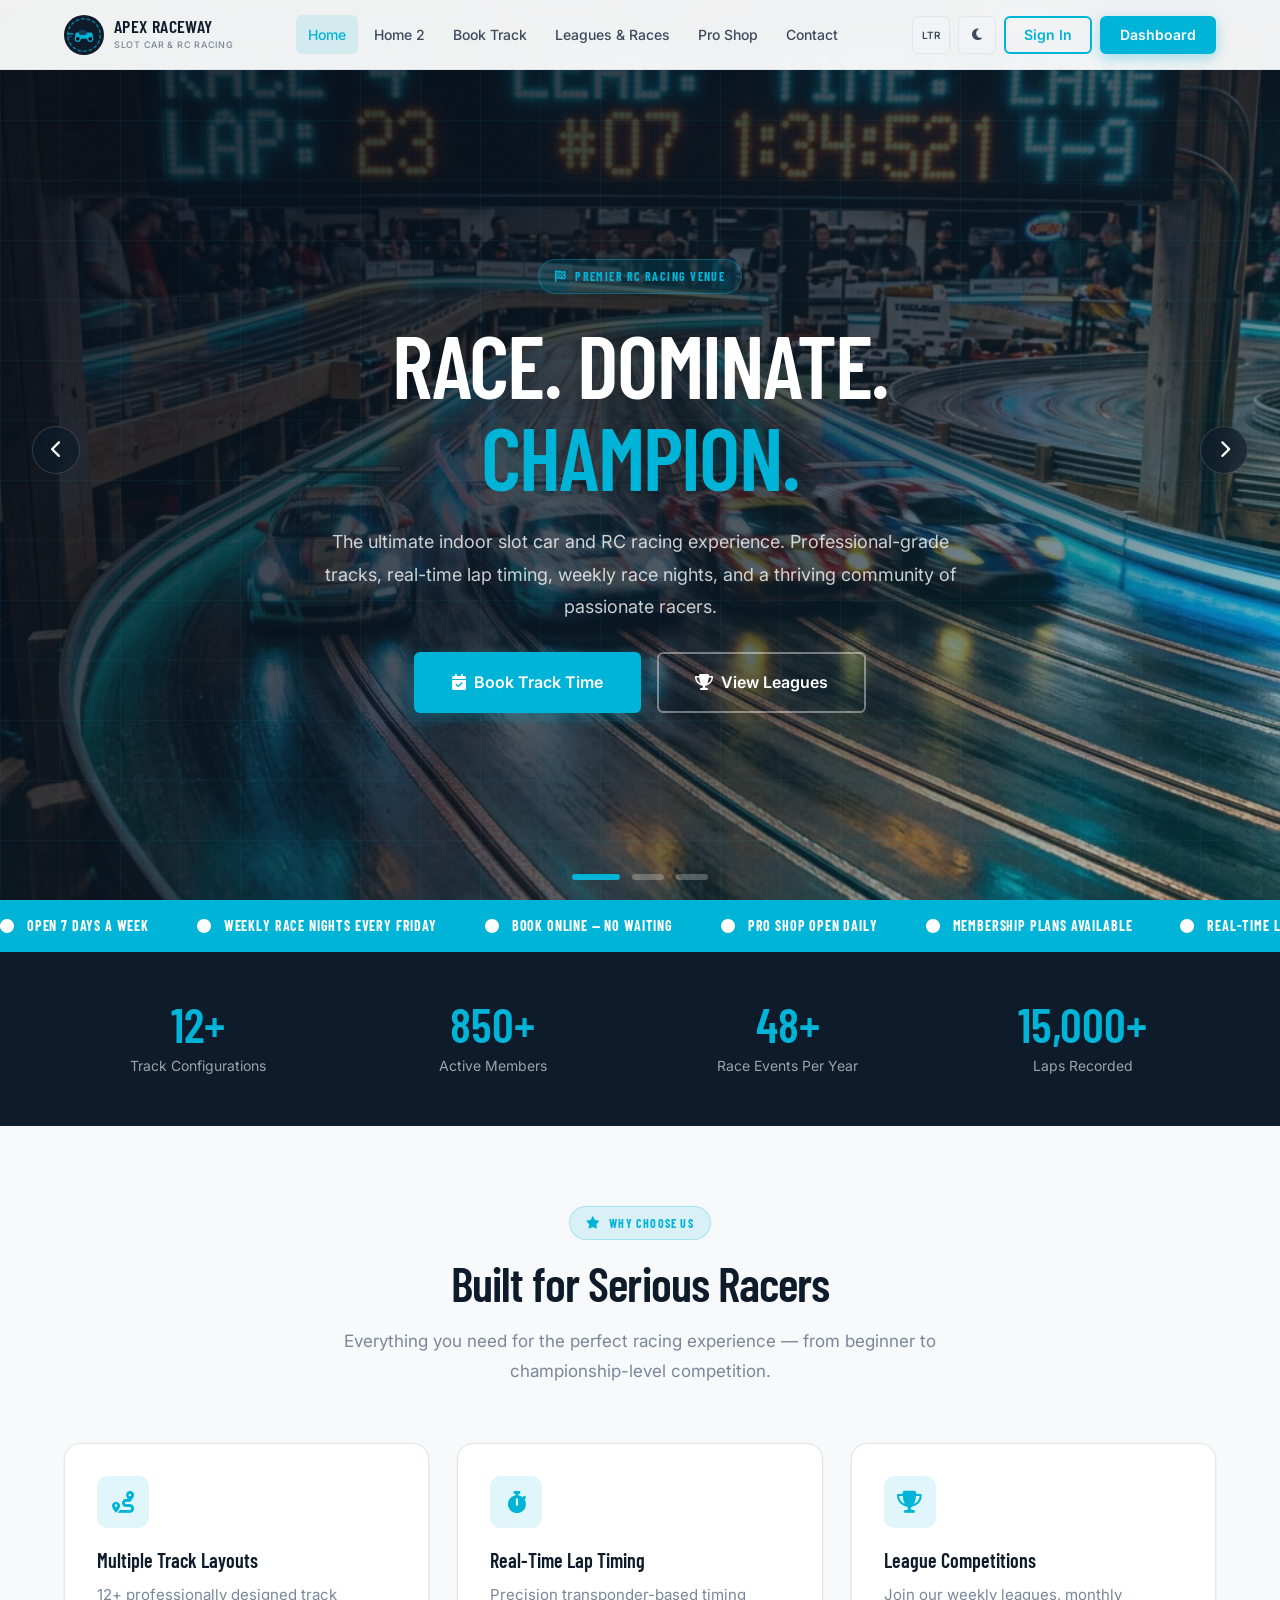
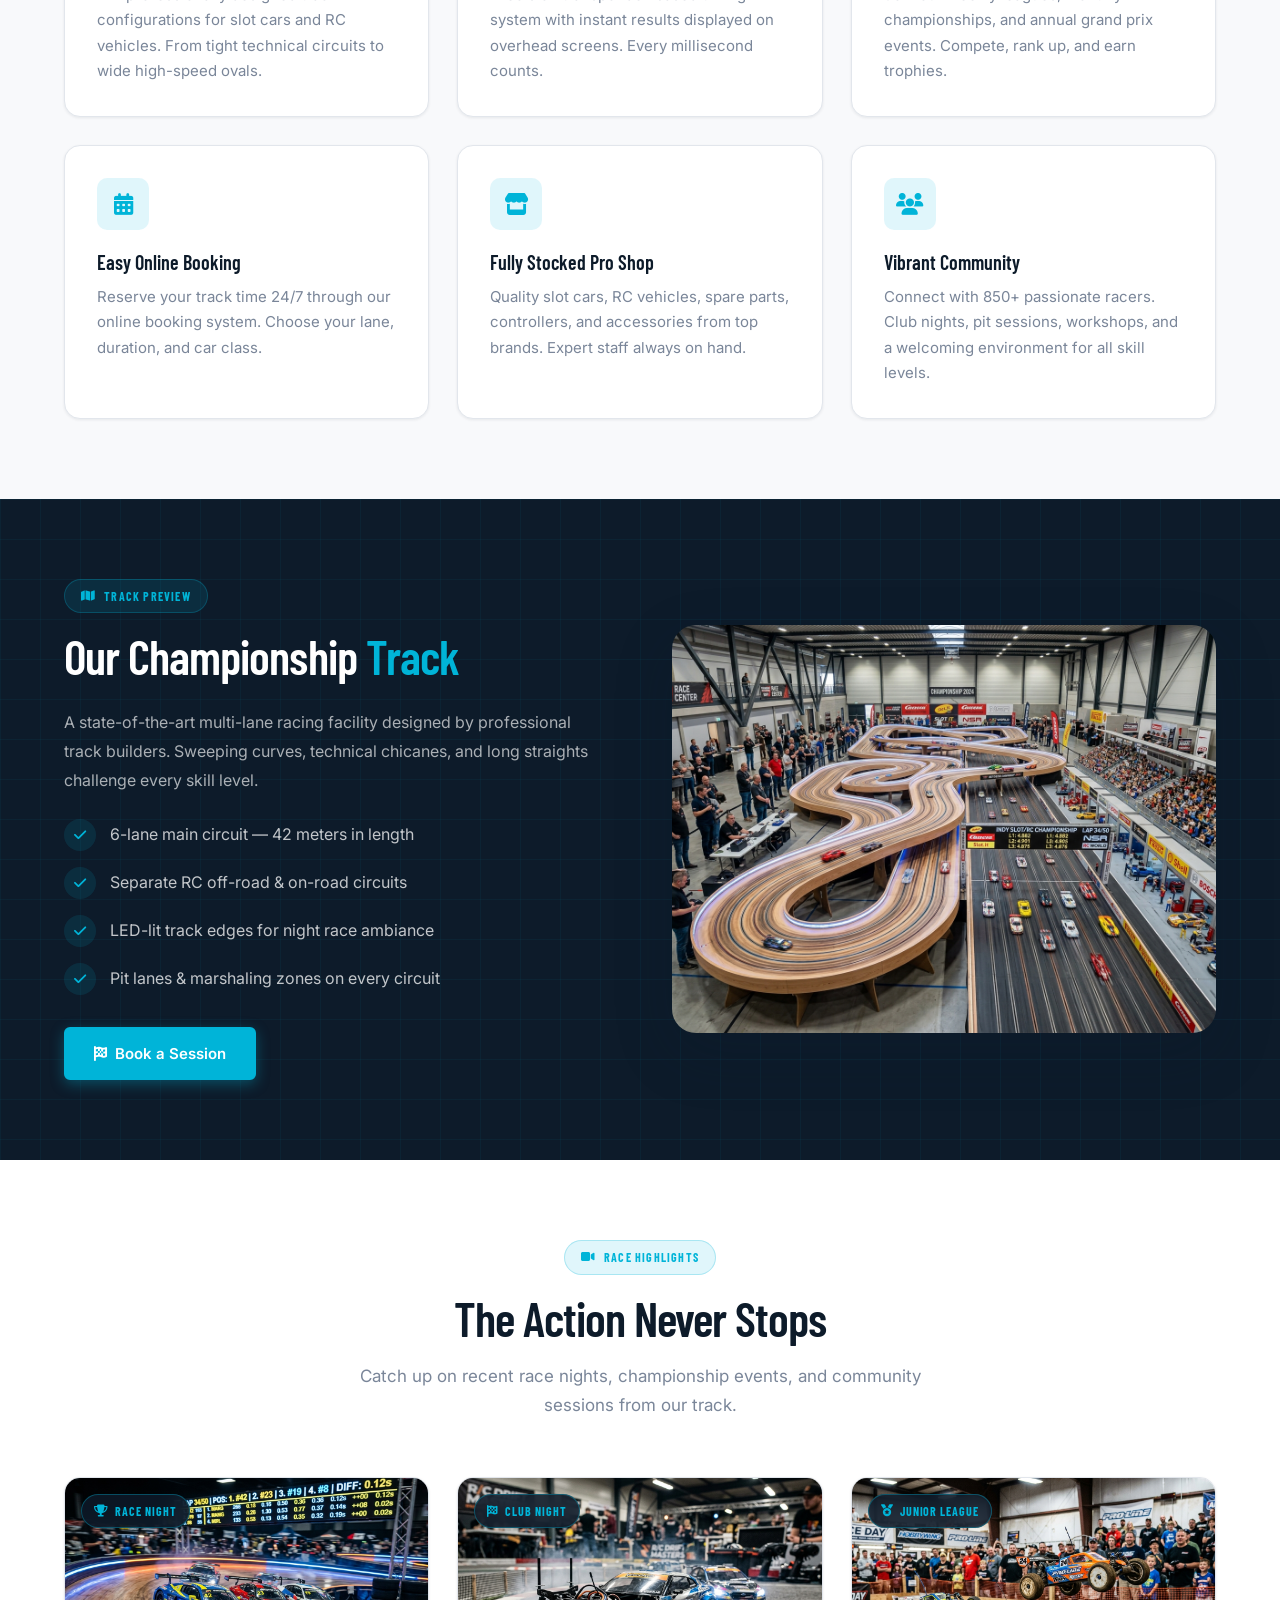
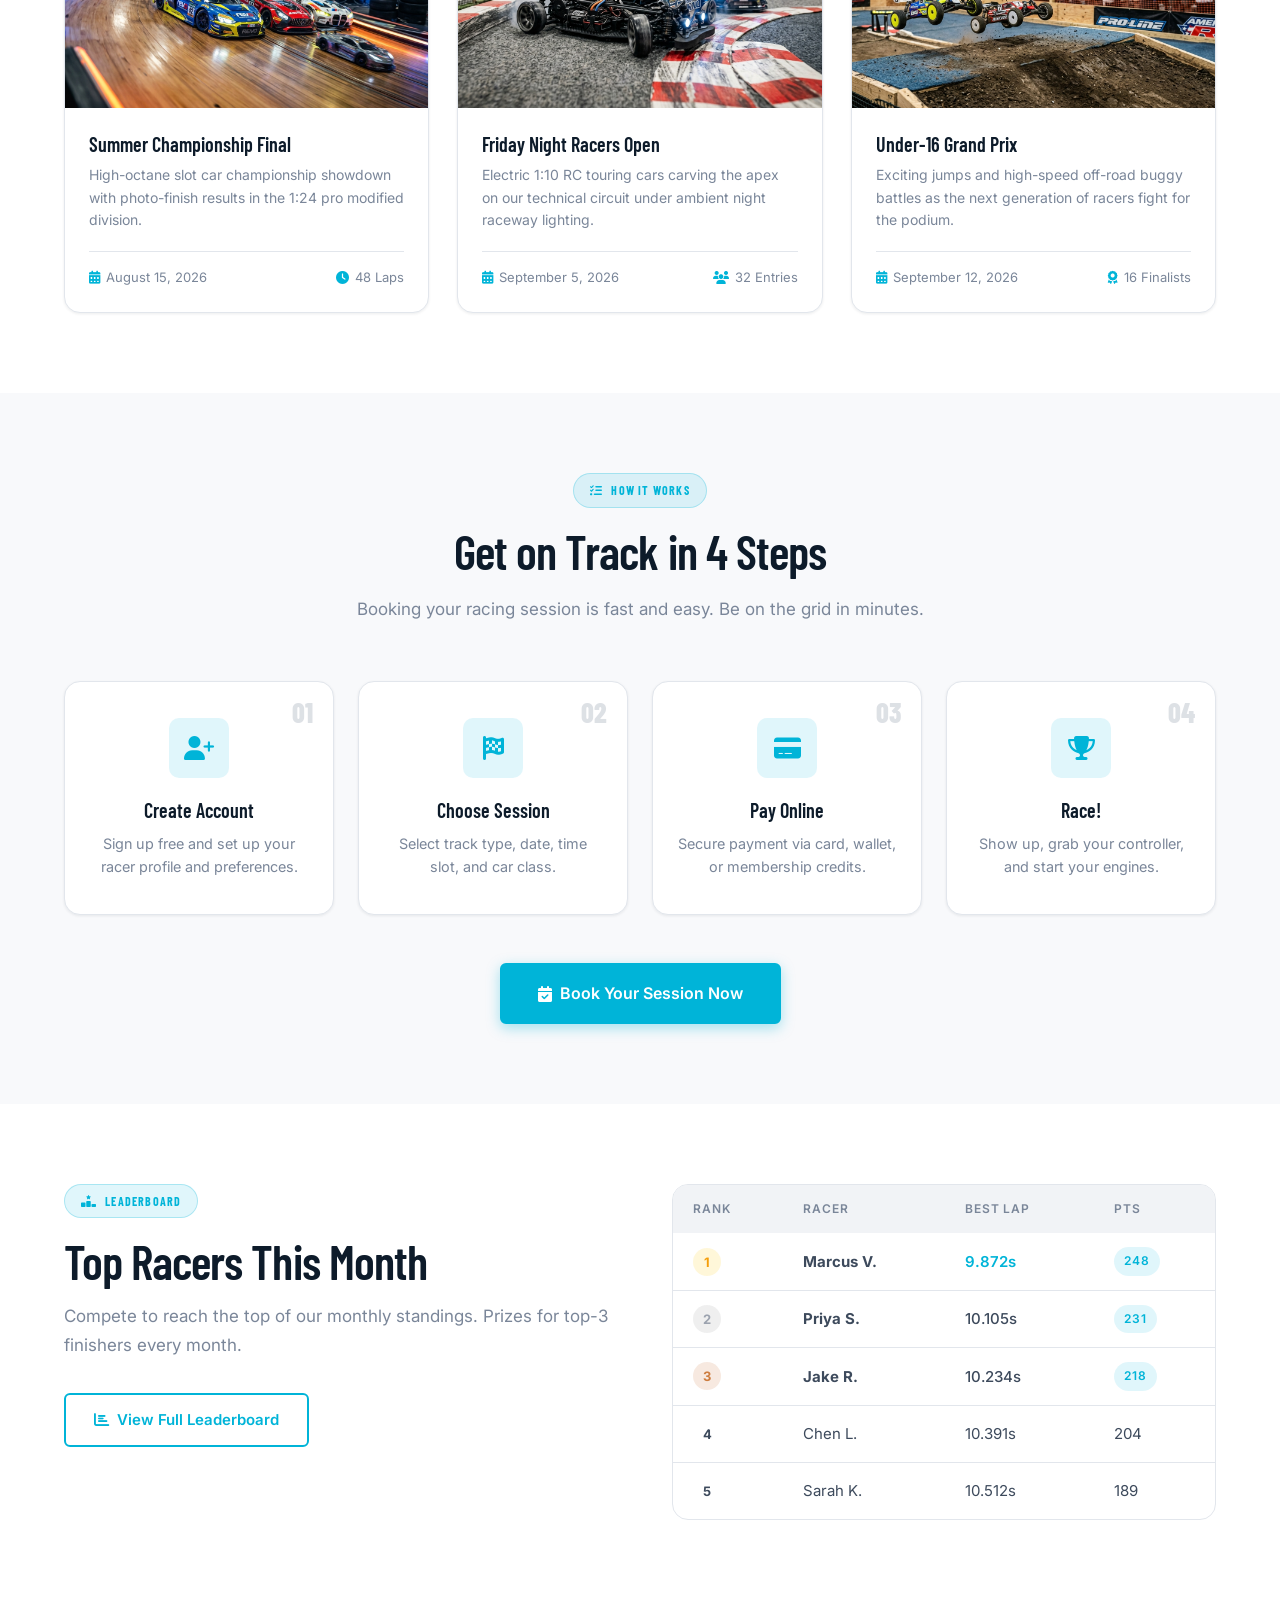
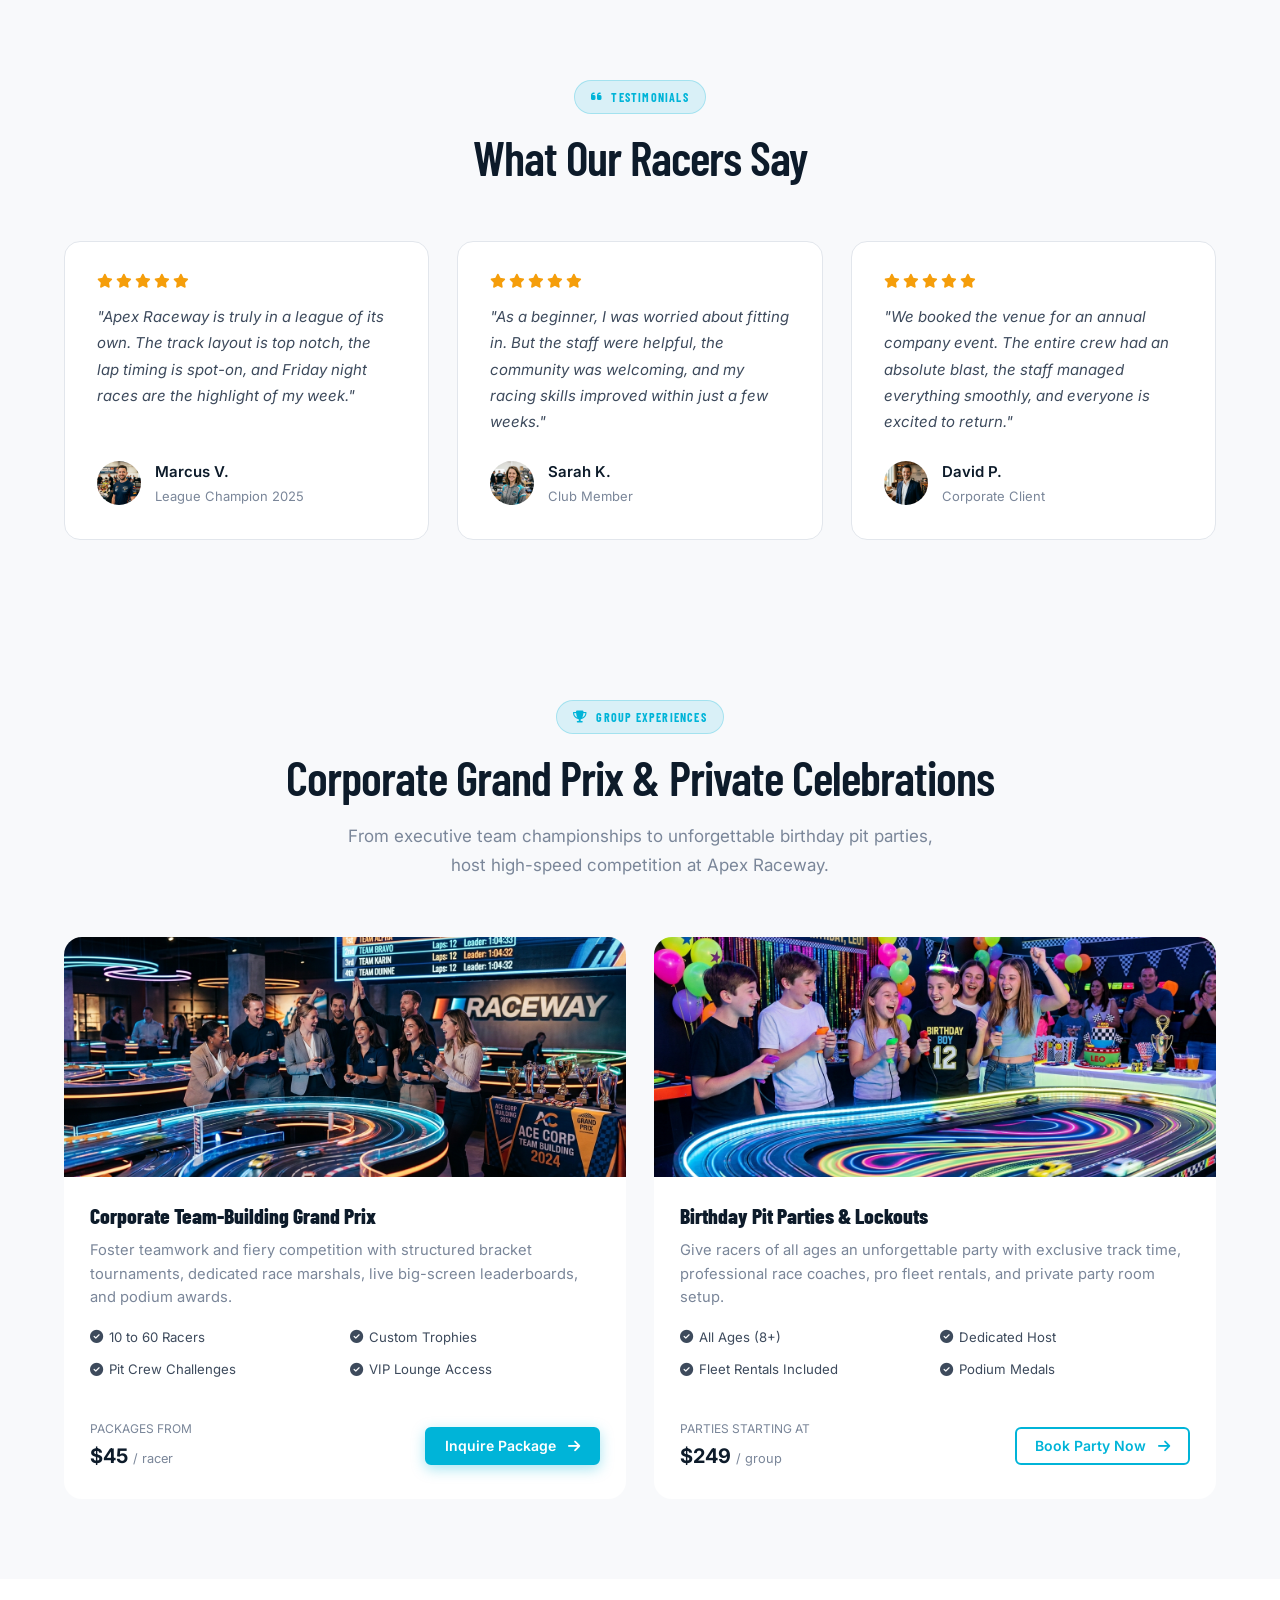
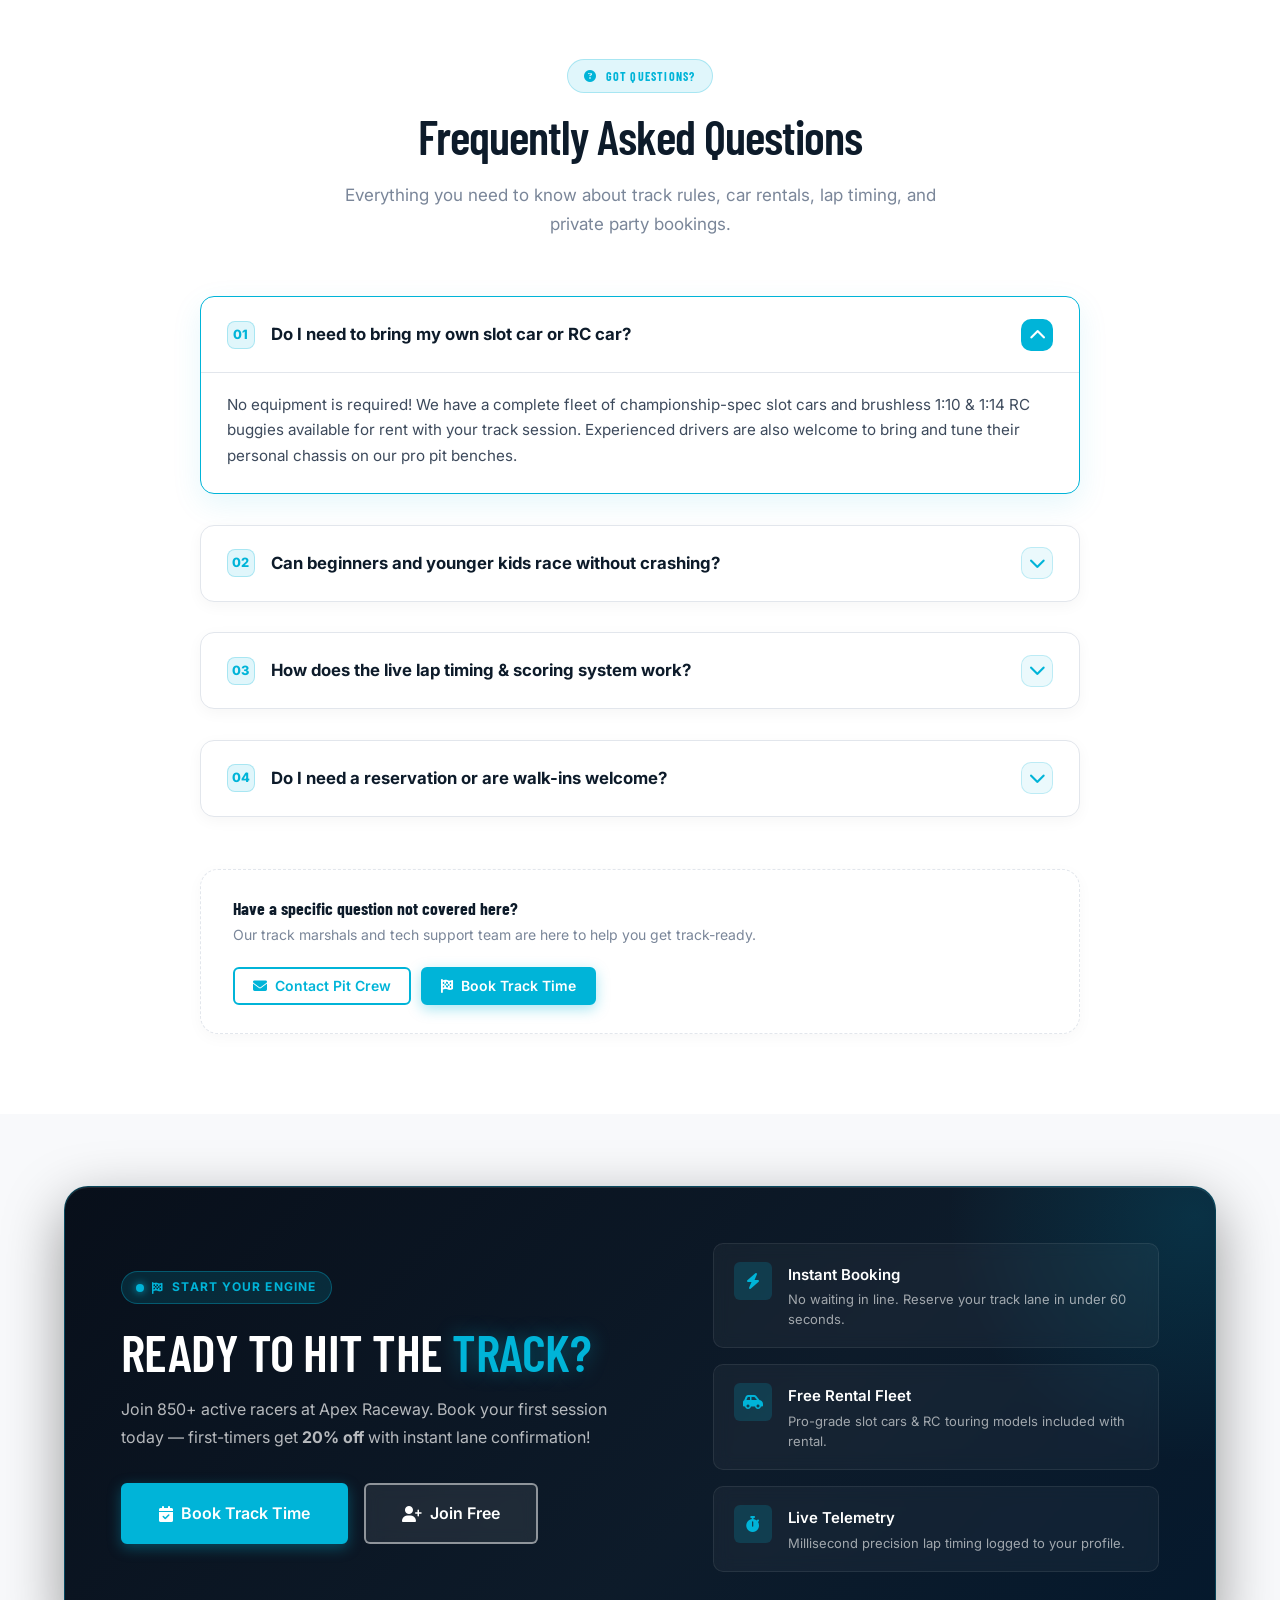
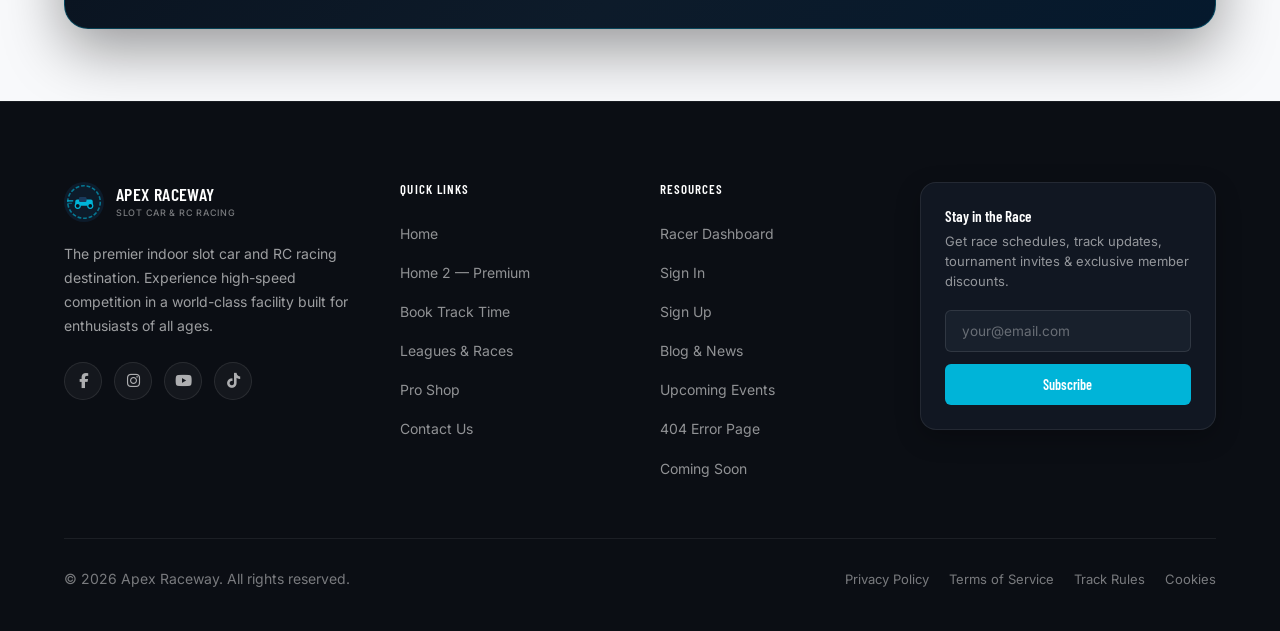
==== commit de1841cf: "feat: add interactive hero background animations, testimonial carousel, and new gallery assets" ====
--- a/index.html
+++ b/index.html
@@ -398,6 +398,156 @@
   </div>
 </section>
 
+<!-- Section: Corporate Grand Prix & Private VIP Events -->
+<section class="section" id="private-events" style="background:var(--bg-surface);">
+  <div class="container">
+    <div class="section-header animate-on-scroll">
+      <div class="section-badge"><i class="fas fa-trophy"></i> Group Experiences</div>
+      <h2 class="section-title">Corporate Grand Prix & Private Celebrations</h2>
+      <p class="section-sub">From executive team championships to unforgettable birthday pit parties, host high-speed competition at Apex Raceway.</p>
+    </div>
+    <div style="display:grid;grid-template-columns:repeat(auto-fit,minmax(320px,1fr));gap:28px;" class="animate-on-scroll">
+      <!-- Corporate Event Card -->
+      <div style="background:var(--bg-card);border:1px solid var(--border-color);border-radius:18px;overflow:hidden;display:flex;flex-direction:column;transition:transform .3s ease,box-shadow .3s ease;box-shadow:var(--shadow);" class="event-card-hover">
+        <div style="position:relative;height:240px;overflow:hidden;">
+          <img src="assets/events/event_corporate_vip.jpg" alt="Corporate Team Building Grand Prix at Apex Raceway" style="width:100%;height:100%;object-fit:cover;transition:transform .5s ease;" loading="lazy">
+        </div>
+        <div style="padding:26px;display:flex;flex-direction:column;flex-grow:1;justify-content:space-between;">
+          <div>
+            <h3 style="font-size:1.35rem;font-weight:800;color:var(--text-heading);margin-bottom:10px;">Corporate Team-Building Grand Prix</h3>
+            <p style="font-size:.92rem;color:var(--text-muted);line-height:1.6;margin-bottom:16px;">
+              Foster teamwork and fiery competition with structured bracket tournaments, dedicated race marshals, live big-screen leaderboards, and podium awards.
+            </p>
+            <div style="display:grid;grid-template-columns:1fr 1fr;gap:10px;margin-bottom:22px;">
+              <div style="font-size:.825rem;color:var(--text);display:flex;align-items:center;gap:6px;"><i class="fas fa-check-circle" style="color:var(--accent);"></i> 10 to 60 Racers</div>
+              <div style="font-size:.825rem;color:var(--text);display:flex;align-items:center;gap:6px;"><i class="fas fa-check-circle" style="color:var(--accent);"></i> Custom Trophies</div>
+              <div style="font-size:.825rem;color:var(--text);display:flex;align-items:center;gap:6px;"><i class="fas fa-check-circle" style="color:var(--accent);"></i> Pit Crew Challenges</div>
+              <div style="font-size:.825rem;color:var(--text);display:flex;align-items:center;gap:6px;"><i class="fas fa-check-circle" style="color:var(--accent);"></i> VIP Lounge Access</div>
+            </div>
+          </div>
+          <div style="display:flex;align-items:center;justify-content:space-between;border-top:1px solid var(--border-color);padding-top:16px;">
+            <div>
+              <span style="font-size:.75rem;color:var(--text-muted);text-transform:uppercase;display:block;">Packages From</span>
+              <strong style="font-size:1.25rem;color:var(--text-heading);">$45 <span style="font-size:.8rem;color:var(--text-muted);font-weight:400;">/ racer</span></strong>
+            </div>
+            <a href="contact.html?subject=Corporate+Event" class="btn btn-primary btn-sm">Inquire Package <i class="fas fa-arrow-right" style="margin-left:4px;"></i></a>
+          </div>
+        </div>
+      </div>
+
+      <!-- Birthday & Celebrations Card -->
+      <div style="background:var(--bg-card);border:1px solid var(--border-color);border-radius:18px;overflow:hidden;display:flex;flex-direction:column;transition:transform .3s ease,box-shadow .3s ease;box-shadow:var(--shadow);" class="event-card-hover">
+        <div style="position:relative;height:240px;overflow:hidden;">
+          <img src="assets/events/event_birthday_party.jpg" alt="Birthday Pit Party and Private Celebrations at Apex Raceway" style="width:100%;height:100%;object-fit:cover;transition:transform .5s ease;" loading="lazy">
+        </div>
+        <div style="padding:26px;display:flex;flex-direction:column;flex-grow:1;justify-content:space-between;">
+          <div>
+            <h3 style="font-size:1.35rem;font-weight:800;color:var(--text-heading);margin-bottom:10px;">Birthday Pit Parties & Lockouts</h3>
+            <p style="font-size:.92rem;color:var(--text-muted);line-height:1.6;margin-bottom:16px;">
+              Give racers of all ages an unforgettable party with exclusive track time, professional race coaches, pro fleet rentals, and private party room setup.
+            </p>
+            <div style="display:grid;grid-template-columns:1fr 1fr;gap:10px;margin-bottom:22px;">
+              <div style="font-size:.825rem;color:var(--text);display:flex;align-items:center;gap:6px;"><i class="fas fa-check-circle" style="color:var(--accent);"></i> All Ages (8+)</div>
+              <div style="font-size:.825rem;color:var(--text);display:flex;align-items:center;gap:6px;"><i class="fas fa-check-circle" style="color:var(--accent);"></i> Dedicated Host</div>
+              <div style="font-size:.825rem;color:var(--text);display:flex;align-items:center;gap:6px;"><i class="fas fa-check-circle" style="color:var(--accent);"></i> Fleet Rentals Included</div>
+              <div style="font-size:.825rem;color:var(--text);display:flex;align-items:center;gap:6px;"><i class="fas fa-check-circle" style="color:var(--accent);"></i> Podium Medals</div>
+            </div>
+          </div>
+          <div style="display:flex;align-items:center;justify-content:space-between;border-top:1px solid var(--border-color);padding-top:16px;">
+            <div>
+              <span style="font-size:.75rem;color:var(--text-muted);text-transform:uppercase;display:block;">Parties Starting At</span>
+              <strong style="font-size:1.25rem;color:var(--text-heading);">$249 <span style="font-size:.8rem;color:var(--text-muted);font-weight:400;">/ group</span></strong>
+            </div>
+            <a href="book-track.html" class="btn btn-outline btn-sm">Book Party Now <i class="fas fa-arrow-right" style="margin-left:4px;"></i></a>
+          </div>
+        </div>
+      </div>
+    </div>
+  </div>
+</section>
+
+<!-- FAQ Section (Standard Centered Layout) -->
+<section class="section" id="faq">
+  <div class="container">
+    <div class="section-header animate-on-scroll">
+      <div class="section-badge"><i class="fas fa-question-circle"></i> Got Questions?</div>
+      <h2 class="section-title">Frequently Asked Questions</h2>
+      <p class="section-sub">Everything you need to know about track rules, car rentals, lap timing, and private party bookings.</p>
+    </div>
+
+    <!-- Centered Accordion Stack -->
+    <div class="faq-center-wrap animate-on-scroll">
+      <!-- FAQ 1 -->
+      <details class="faq-item" open>
+        <summary class="faq-summary">
+          <div class="faq-title-wrap">
+            <span class="faq-num">01</span>
+            <span>Do I need to bring my own slot car or RC car?</span>
+          </div>
+          <div class="faq-icon-box"><i class="fas fa-chevron-down"></i></div>
+        </summary>
+        <div class="faq-content">
+          No equipment is required! We have a complete fleet of championship-spec slot cars and brushless 1:10 & 1:14 RC buggies available for rent with your track session. Experienced drivers are also welcome to bring and tune their personal chassis on our pro pit benches.
+        </div>
+      </details>
+
+      <!-- FAQ 2 -->
+      <details class="faq-item">
+        <summary class="faq-summary">
+          <div class="faq-title-wrap">
+            <span class="faq-num">02</span>
+            <span>Can beginners and younger kids race without crashing?</span>
+          </div>
+          <div class="faq-icon-box"><i class="fas fa-chevron-down"></i></div>
+        </summary>
+        <div class="faq-content">
+          Absolutely! Our digital powerbases feature adjustable voltage limiters (50%, 75%, 100%), allowing junior racers and beginners to race wheel-to-wheel at controlled speeds without de-slotting or damaging cars.
+        </div>
+      </details>
+
+      <!-- FAQ 3 -->
+      <details class="faq-item">
+        <summary class="faq-summary">
+          <div class="faq-title-wrap">
+            <span class="faq-num">03</span>
+            <span>How does the live lap timing & scoring system work?</span>
+          </div>
+          <div class="faq-icon-box"><i class="fas fa-chevron-down"></i></div>
+        </summary>
+        <div class="faq-content">
+          Every car on our track is fitted with an infrared optical transponder tracked down to 0.001-second precision. Results instantly stream to arena big screens and sync with your driver profile in our racer dashboard.
+        </div>
+      </details>
+
+      <!-- FAQ 4 -->
+      <details class="faq-item">
+        <summary class="faq-summary">
+          <div class="faq-title-wrap">
+            <span class="faq-num">04</span>
+            <span>Do I need a reservation or are walk-ins welcome?</span>
+          </div>
+          <div class="faq-icon-box"><i class="fas fa-chevron-down"></i></div>
+        </summary>
+        <div class="faq-content">
+          Walk-ins are always welcome based on lane availability! However, booking online in advance guarantees your preferred circuit, lane choice, and rental equipment during peak weekend hours and league nights.
+        </div>
+      </details>
+    </div>
+
+    <!-- Centered FAQ Footer CTA Box -->
+    <div class="faq-footer-cta animate-on-scroll">
+      <div>
+        <h4 style="font-size:1.1rem;font-weight:700;color:var(--text-heading);margin-bottom:4px;">Have a specific question not covered here?</h4>
+        <p style="font-size:.875rem;color:var(--text-muted);margin:0;">Our track marshals and tech support team are here to help you get track-ready.</p>
+      </div>
+      <div style="display:flex;gap:10px;">
+        <a href="contact.html" class="btn btn-outline btn-sm"><i class="fas fa-envelope"></i> Contact Pit Crew</a>
+        <a href="book-track.html" class="btn btn-primary btn-sm"><i class="fas fa-flag-checkered"></i> Book Track Time</a>
+      </div>
+    </div>
+  </div>
+</section>
+
 <!-- CTA: High-Octane Speed Hub Card -->
 <section class="cta-speed-section">
   <div class="container">
--- a/style.css
+++ b/style.css
@@ -1900,3 +1900,466 @@
     border: 1px solid rgba(255, 255, 255, 0.35);
     backdrop-filter: blur(6px);
 }
+
+/* ==========================================================================
+   FAQ Section & Modern 2-Column Split Layout
+   ========================================================================== */
+.faq-split-layout {
+    display: grid;
+    grid-template-columns: 360px 1fr;
+    gap: 3.5rem;
+    align-items: start;
+    margin-top: 1rem;
+}
+.faq-center-wrap {
+    max-width: 880px;
+    margin: 2rem auto 0 auto;
+    display: flex;
+    flex-direction: column;
+    gap: 1.15rem;
+}
+.faq-footer-cta {
+    max-width: 880px;
+    margin: 2.5rem auto 0 auto;
+    padding: 1.75rem 2rem;
+    background: #FFFFFF;
+    border: 1.5px dashed var(--border, #E2E8F0);
+    border-radius: 18px;
+    display: flex;
+    align-items: center;
+    justify-content: space-between;
+    flex-wrap: wrap;
+    gap: 1.25rem;
+    box-shadow: 0 4px 16px rgba(0, 0, 0, 0.03);
+}
+html.dark .faq-footer-cta {
+    background: rgba(255, 255, 255, 0.02);
+    border-color: rgba(255, 255, 255, 0.12);
+    box-shadow: none;
+}
+.faq-left-sticky {
+    position: sticky;
+    top: 100px;
+}
+.faq-left-sticky .section-header {
+    text-align: left;
+    margin-bottom: 2rem;
+}
+.faq-support-card {
+    background: #FFFFFF;
+    border: 1.5px solid var(--border, #E2E8F0);
+    border-radius: 18px;
+    padding: 1.75rem;
+    box-shadow: 0 10px 30px rgba(0, 0, 0, 0.05);
+    position: relative;
+    overflow: hidden;
+}
+html.dark .faq-support-card {
+    background: linear-gradient(145deg, rgba(255, 255, 255, 0.03), rgba(20, 24, 35, 0.7));
+    border: 1px solid rgba(255, 255, 255, 0.08);
+    box-shadow: 0 10px 30px rgba(0, 0, 0, 0.25);
+}
+.faq-support-card::before {
+    content: '';
+    position: absolute;
+    top: 0;
+    left: 0;
+    width: 4px;
+    height: 100%;
+    background: var(--primary, #00B4D8);
+}
+.faq-support-title {
+    font-size: 0.95rem;
+    font-weight: 700;
+    color: var(--text-heading, #0F172A);
+}
+html.dark .faq-support-title {
+    color: #ffffff;
+}
+.faq-accordion-list {
+    display: flex;
+    flex-direction: column;
+    gap: 1.15rem;
+}
+.faq-item {
+    background: #FFFFFF;
+    border: 1.5px solid var(--border, #E2E8F0);
+    border-radius: 14px;
+    overflow: hidden;
+    transition: all 0.3s cubic-bezier(0.4, 0, 0.2, 1);
+    box-shadow: 0 4px 15px rgba(0, 0, 0, 0.04);
+}
+html.dark .faq-item {
+    background: rgba(255, 255, 255, 0.02);
+    border: 1px solid rgba(255, 255, 255, 0.08);
+    box-shadow: 0 4px 15px rgba(0, 0, 0, 0.15);
+}
+.faq-item:hover {
+    border-color: var(--primary, #00B4D8);
+    background: #FFFFFF;
+    transform: translateY(-2px);
+    box-shadow: 0 8px 24px rgba(0, 0, 0, 0.08);
+}
+html.dark .faq-item:hover {
+    border-color: rgba(230, 57, 70, 0.35);
+    background: rgba(255, 255, 255, 0.035);
+    box-shadow: 0 8px 24px rgba(0, 0, 0, 0.25);
+}
+.faq-item[open] {
+    border-color: var(--primary, #00B4D8);
+    background: #FFFFFF;
+    box-shadow: 0 10px 30px rgba(0, 180, 216, 0.1);
+}
+html.dark .faq-item[open] {
+    border-color: rgba(230, 57, 70, 0.5);
+    background: linear-gradient(145deg, rgba(230, 57, 70, 0.04), rgba(20, 24, 35, 0.85));
+    box-shadow: 0 10px 30px rgba(230, 57, 70, 0.12);
+}
+.faq-summary {
+    list-style: none;
+    display: flex;
+    justify-content: space-between;
+    align-items: center;
+    padding: 1.35rem 1.6rem;
+    cursor: pointer;
+    user-select: none;
+    font-weight: 700;
+    font-size: 1.05rem;
+    color: var(--text-heading, #0F172A);
+    transition: color 0.2s ease;
+    gap: 1.25rem;
+}
+html.dark .faq-summary {
+    color: #ffffff;
+}
+.faq-summary::-webkit-details-marker {
+    display: none;
+}
+.faq-summary:hover {
+    color: var(--primary, #00B4D8);
+}
+.faq-num {
+    font-size: 0.8rem;
+    font-weight: 800;
+    color: var(--primary, #00B4D8);
+    background: rgba(0, 180, 216, 0.12);
+    border: 1px solid rgba(0, 180, 216, 0.25);
+    width: 28px;
+    height: 28px;
+    border-radius: 8px;
+    display: inline-flex;
+    align-items: center;
+    justify-content: center;
+    flex-shrink: 0;
+}
+.faq-icon-box {
+    display: flex;
+    align-items: center;
+    justify-content: center;
+    width: 32px;
+    height: 32px;
+    border-radius: 10px;
+    background: rgba(0, 180, 216, 0.08);
+    border: 1px solid rgba(0, 180, 216, 0.2);
+    color: var(--primary, #00B4D8);
+    flex-shrink: 0;
+    transition: transform 0.3s cubic-bezier(0.4, 0, 0.2, 1), background 0.3s ease;
+}
+.faq-item[open] .faq-icon-box {
+    background: var(--primary, #00B4D8);
+    color: #fff;
+    transform: rotate(180deg);
+}
+.faq-title-wrap {
+    display: flex;
+    align-items: center;
+    gap: 1rem;
+    flex: 1;
+}
+.faq-content {
+    padding: 0 1.6rem 1.5rem 1.6rem;
+    font-size: 0.95rem;
+    line-height: 1.7;
+    color: var(--text-body, #475569);
+    border-top: 1px solid var(--border, #E2E8F0);
+    padding-top: 1.15rem;
+    animation: faqFadeIn 0.3s ease;
+}
+html.dark .faq-content {
+    color: var(--text-muted, #94a3b8);
+    border-top-color: rgba(255, 255, 255, 0.04);
+}
+@keyframes faqFadeIn {
+    from { opacity: 0; transform: translateY(-6px); }
+    to { opacity: 1; transform: translateY(0); }
+}
+
+@media (max-width: 992px) {
+    .faq-split-layout {
+        grid-template-columns: 1fr;
+        gap: 2.5rem;
+    }
+    .faq-left-sticky {
+        position: static;
+    }
+    .faq-left-sticky .section-header {
+        text-align: center;
+    }
+}
+
+
+/* ==========================================================================
+   Home 2 Testimonial Carousel Slider (5-second auto-switch)
+   ========================================================================== */
+.testimonial-carousel-wrap {
+    position: relative;
+    max-width: 960px;
+    margin: 2rem auto 0 auto;
+    background: #FFFFFF;
+    border: 1.5px solid var(--border, #E2E8F0);
+    border-radius: 24px;
+    padding: 3rem 3.5rem;
+    box-shadow: 0 15px 40px rgba(0, 0, 0, 0.06);
+    overflow: hidden;
+}
+html.dark .testimonial-carousel-wrap {
+    background: linear-gradient(145deg, rgba(255, 255, 255, 0.03), rgba(20, 24, 35, 0.7));
+    border: 1px solid rgba(255, 255, 255, 0.08);
+    box-shadow: 0 15px 40px rgba(0, 0, 0, 0.35);
+}
+.testimonial-carousel-wrap::before {
+    content: '';
+    position: absolute;
+    top: 0;
+    left: 0;
+    right: 0;
+    height: 3px;
+    background: linear-gradient(90deg, var(--primary, #00B4D8), var(--accent, #0077B6), var(--primary, #00B4D8));
+    background-size: 200% 100%;
+    animation: gradientShift 6s linear infinite;
+}
+.t-slides-track {
+    position: relative;
+    min-height: 240px;
+}
+.t-slide {
+    position: absolute;
+    top: 0;
+    left: 0;
+    width: 100%;
+    opacity: 0;
+    visibility: hidden;
+    transform: translateX(30px);
+    transition: opacity 0.6s cubic-bezier(0.4, 0, 0.2, 1), transform 0.6s cubic-bezier(0.4, 0, 0.2, 1), visibility 0.6s;
+    display: flex;
+    flex-direction: column;
+    justify-content: center;
+}
+.t-slide.active {
+    position: relative;
+    opacity: 1;
+    visibility: visible;
+    transform: translateX(0);
+}
+.t-slide-header {
+    display: flex;
+    align-items: center;
+    justify-content: space-between;
+    margin-bottom: 1.5rem;
+    flex-wrap: wrap;
+    gap: 1rem;
+}
+.t-stars {
+    color: #ffb703;
+    font-size: 1.1rem;
+    letter-spacing: 2px;
+}
+.t-badge {
+    font-size: 0.75rem;
+    font-weight: 700;
+    text-transform: uppercase;
+    letter-spacing: 1px;
+    padding: 4px 12px;
+    border-radius: 20px;
+    background: rgba(0, 180, 216, 0.12);
+    color: var(--primary, #00B4D8);
+    border: 1px solid rgba(0, 180, 216, 0.25);
+}
+.t-quote {
+    font-size: 1.2rem;
+    line-height: 1.7;
+    color: var(--text-heading, #0F172A);
+    font-style: italic;
+    margin-bottom: 2rem;
+    position: relative;
+}
+html.dark .t-quote {
+    color: #f1f5f9;
+}
+.t-quote::before {
+    content: '"';
+    font-size: 3.5rem;
+    position: absolute;
+    top: -1.5rem;
+    left: -1.5rem;
+    color: rgba(0, 180, 216, 0.15);
+    font-family: serif;
+    line-height: 1;
+}
+.t-profile-row {
+    display: flex;
+    align-items: center;
+    justify-content: space-between;
+    flex-wrap: wrap;
+    gap: 1.25rem;
+    padding-top: 1.5rem;
+    border-top: 1px solid var(--border, #E2E8F0);
+}
+html.dark .t-profile-row {
+    border-top-color: rgba(255, 255, 255, 0.08);
+}
+.t-author-box {
+    display: flex;
+    align-items: center;
+    gap: 1.1rem;
+}
+.t-avatar {
+    width: 62px;
+    height: 62px;
+    border-radius: 50%;
+    object-fit: cover;
+    border: 2px solid var(--primary, #00B4D8);
+    box-shadow: 0 0 14px rgba(0, 180, 216, 0.25);
+}
+.t-name {
+    font-size: 1.15rem;
+    font-weight: 800;
+    color: var(--text-heading, #0F172A);
+    margin-bottom: 2px;
+}
+html.dark .t-name {
+    color: #ffffff;
+}
+.t-role {
+    font-size: 0.85rem;
+    color: var(--text-muted, #64748B);
+}
+.t-stat-pill {
+    background: #F8FAFC;
+    border: 1px solid var(--border, #E2E8F0);
+    padding: 8px 16px;
+    border-radius: 12px;
+    font-size: 0.85rem;
+    color: var(--text-body, #334155);
+    display: flex;
+    align-items: center;
+    gap: 8px;
+}
+html.dark .t-stat-pill {
+    background: rgba(255, 255, 255, 0.04);
+    border-color: rgba(255, 255, 255, 0.08);
+    color: #cbd5e1;
+}
+.t-controls {
+    display: flex;
+    align-items: center;
+    justify-content: space-between;
+    margin-top: 2rem;
+    padding-top: 1rem;
+}
+.t-dots {
+    display: flex;
+    align-items: center;
+    gap: 10px;
+}
+.t-dot {
+    width: 32px;
+    height: 6px;
+    border-radius: 4px;
+    background: rgba(0, 0, 0, 0.12);
+    cursor: pointer;
+    transition: all 0.3s ease;
+    position: relative;
+    overflow: hidden;
+}
+html.dark .t-dot {
+    background: rgba(255, 255, 255, 0.18);
+}
+.t-dot.active {
+    width: 48px;
+    background: rgba(0, 0, 0, 0.2);
+}
+html.dark .t-dot.active {
+    background: rgba(255, 255, 255, 0.25);
+}
+.t-dot.active::after {
+    content: '';
+    position: absolute;
+    top: 0;
+    left: 0;
+    bottom: 0;
+    width: 0%;
+    background: var(--primary, #00B4D8);
+    border-radius: 4px;
+    animation: dotProgress 5s linear infinite;
+}
+@keyframes dotProgress {
+    0% { width: 0%; }
+    100% { width: 100%; }
+}
+.t-nav-btns {
+    display: flex;
+    gap: 8px;
+}
+.t-btn {
+    width: 40px;
+    height: 40px;
+    border-radius: 50%;
+    background: #FFFFFF;
+    border: 1px solid var(--border, #E2E8F0);
+    color: var(--text-heading, #0F172A);
+    display: flex;
+    align-items: center;
+    justify-content: center;
+    cursor: pointer;
+    transition: all 0.25s ease;
+    font-size: 0.9rem;
+    box-shadow: 0 2px 8px rgba(0, 0, 0, 0.05);
+}
+html.dark .t-btn {
+    background: rgba(255, 255, 255, 0.05);
+    border-color: rgba(255, 255, 255, 0.12);
+    color: #fff;
+    box-shadow: none;
+}
+.t-btn:hover {
+    background: var(--primary, #00B4D8);
+    border-color: var(--primary, #00B4D8);
+    color: #FFFFFF;
+    transform: scale(1.08);
+}
+@media (max-width: 768px) {
+    .testimonial-carousel-wrap {
+        padding: 2rem 1.5rem;
+    }
+    .t-quote {
+        font-size: 1.05rem;
+    }
+}
+
+/* Event Cards */
+.event-card-hover {
+    transition: transform 0.3s ease, box-shadow 0.3s ease, border-color 0.3s ease;
+}
+.event-card-hover:hover {
+    transform: translateY(-6px);
+    box-shadow: 0 16px 36px rgba(0, 0, 0, 0.12);
+    border-color: rgba(0, 180, 216, 0.4) !important;
+}
+html.dark .event-card-hover:hover {
+    box-shadow: 0 16px 36px rgba(0, 0, 0, 0.5);
+    border-color: rgba(0, 180, 216, 0.5) !important;
+}
+.event-card-hover:hover img {
+    transform: scale(1.05);
+}
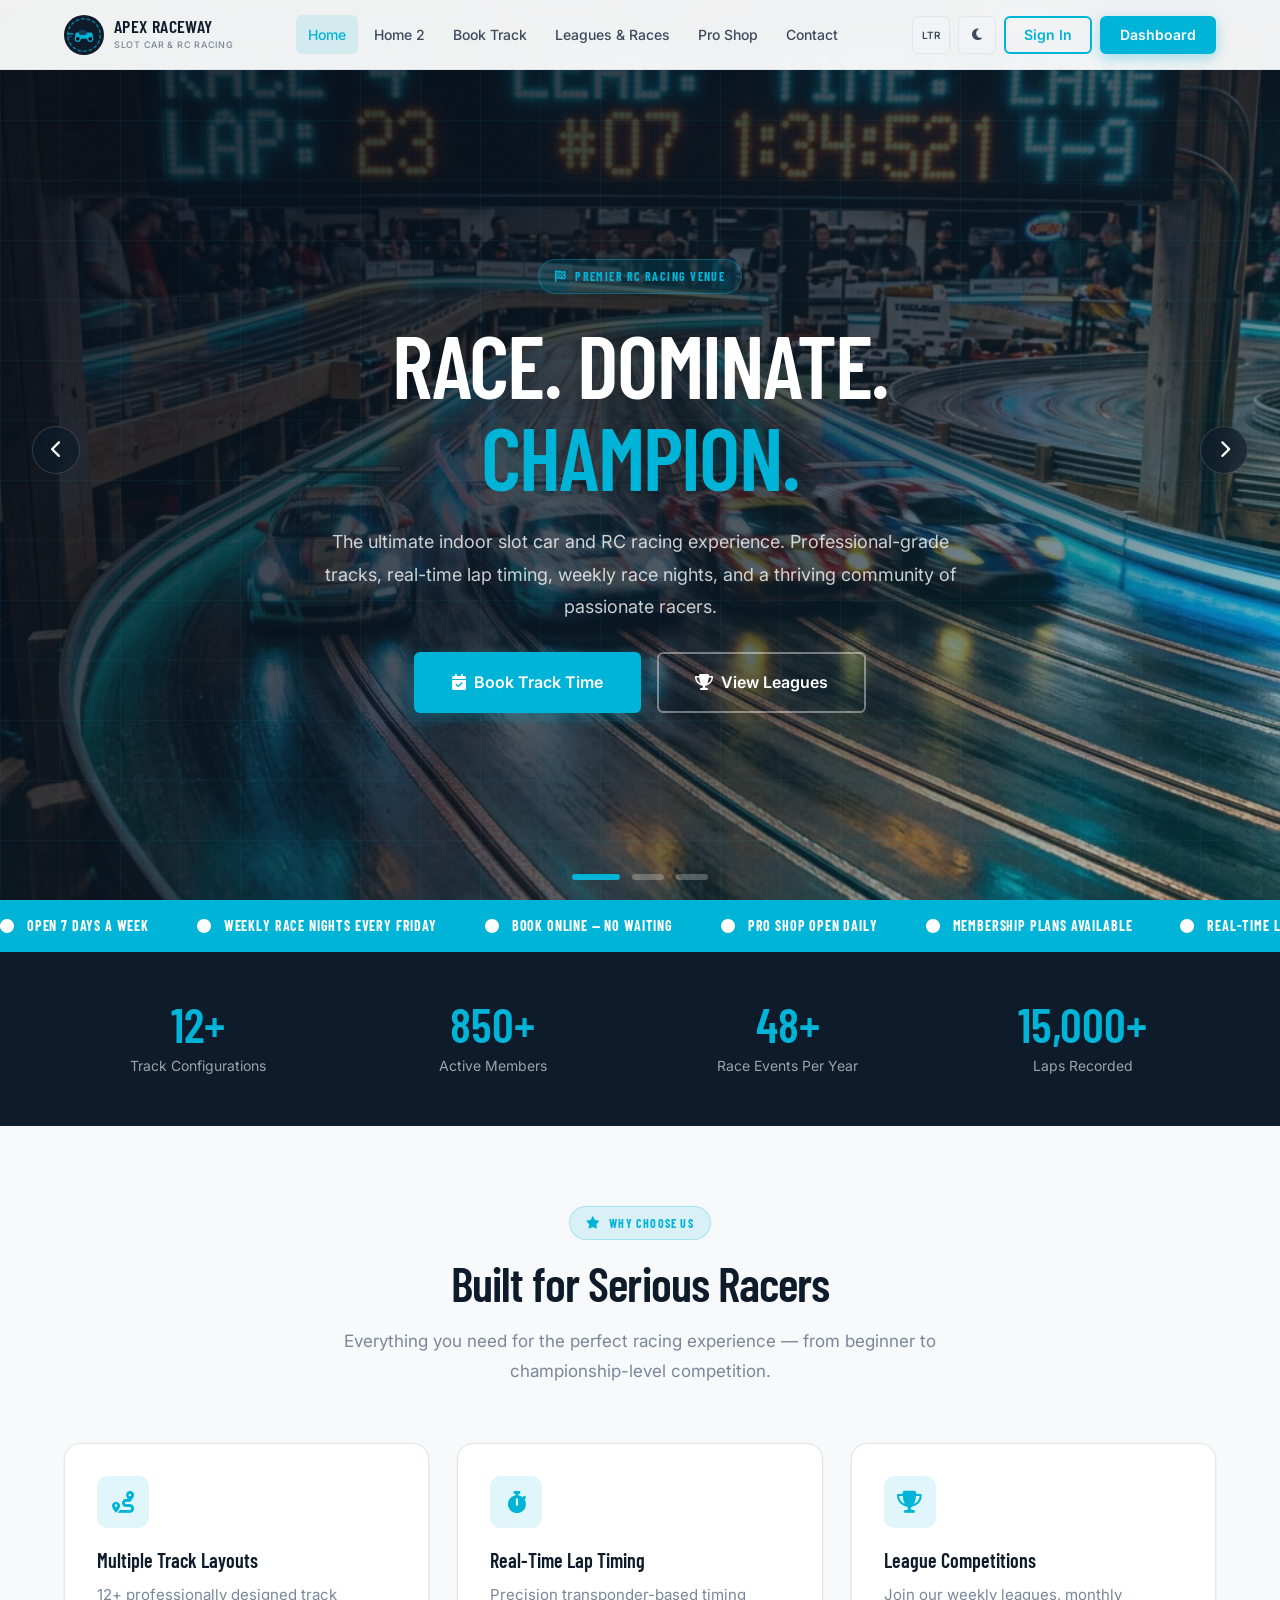
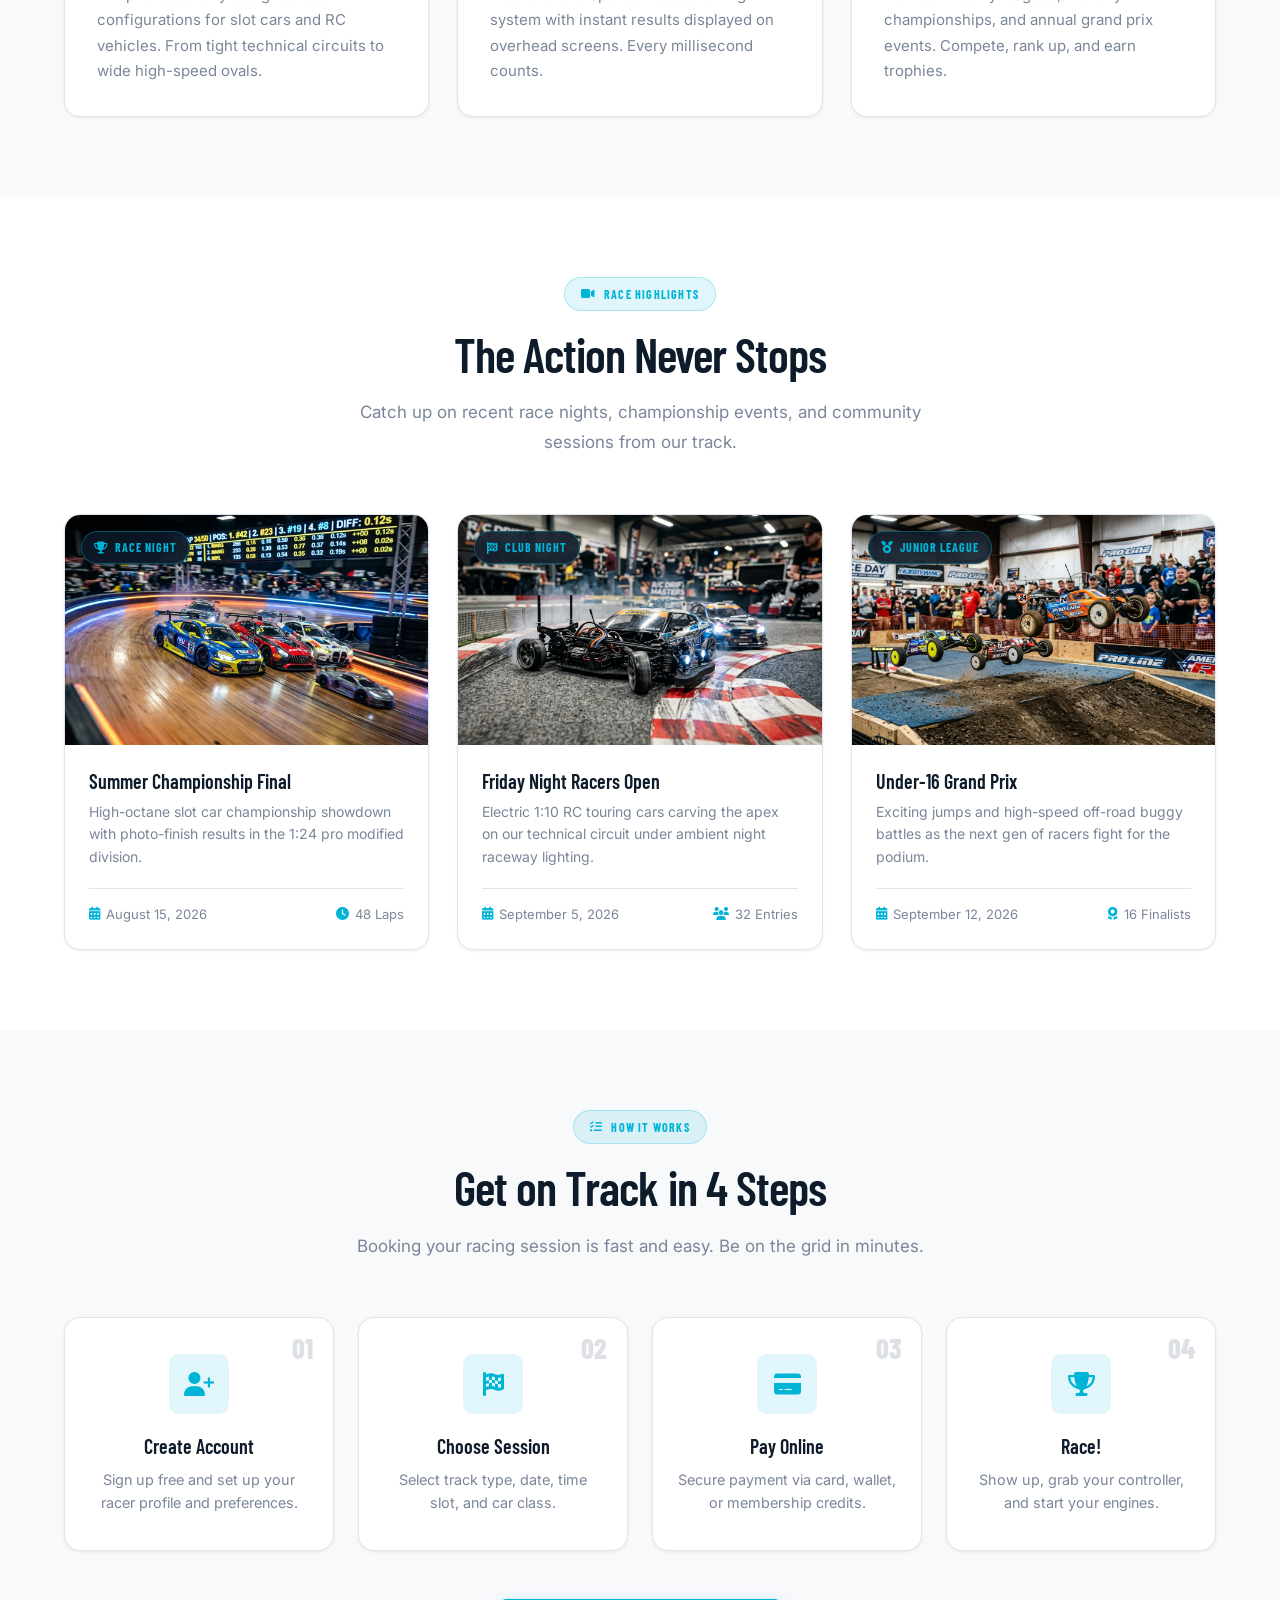
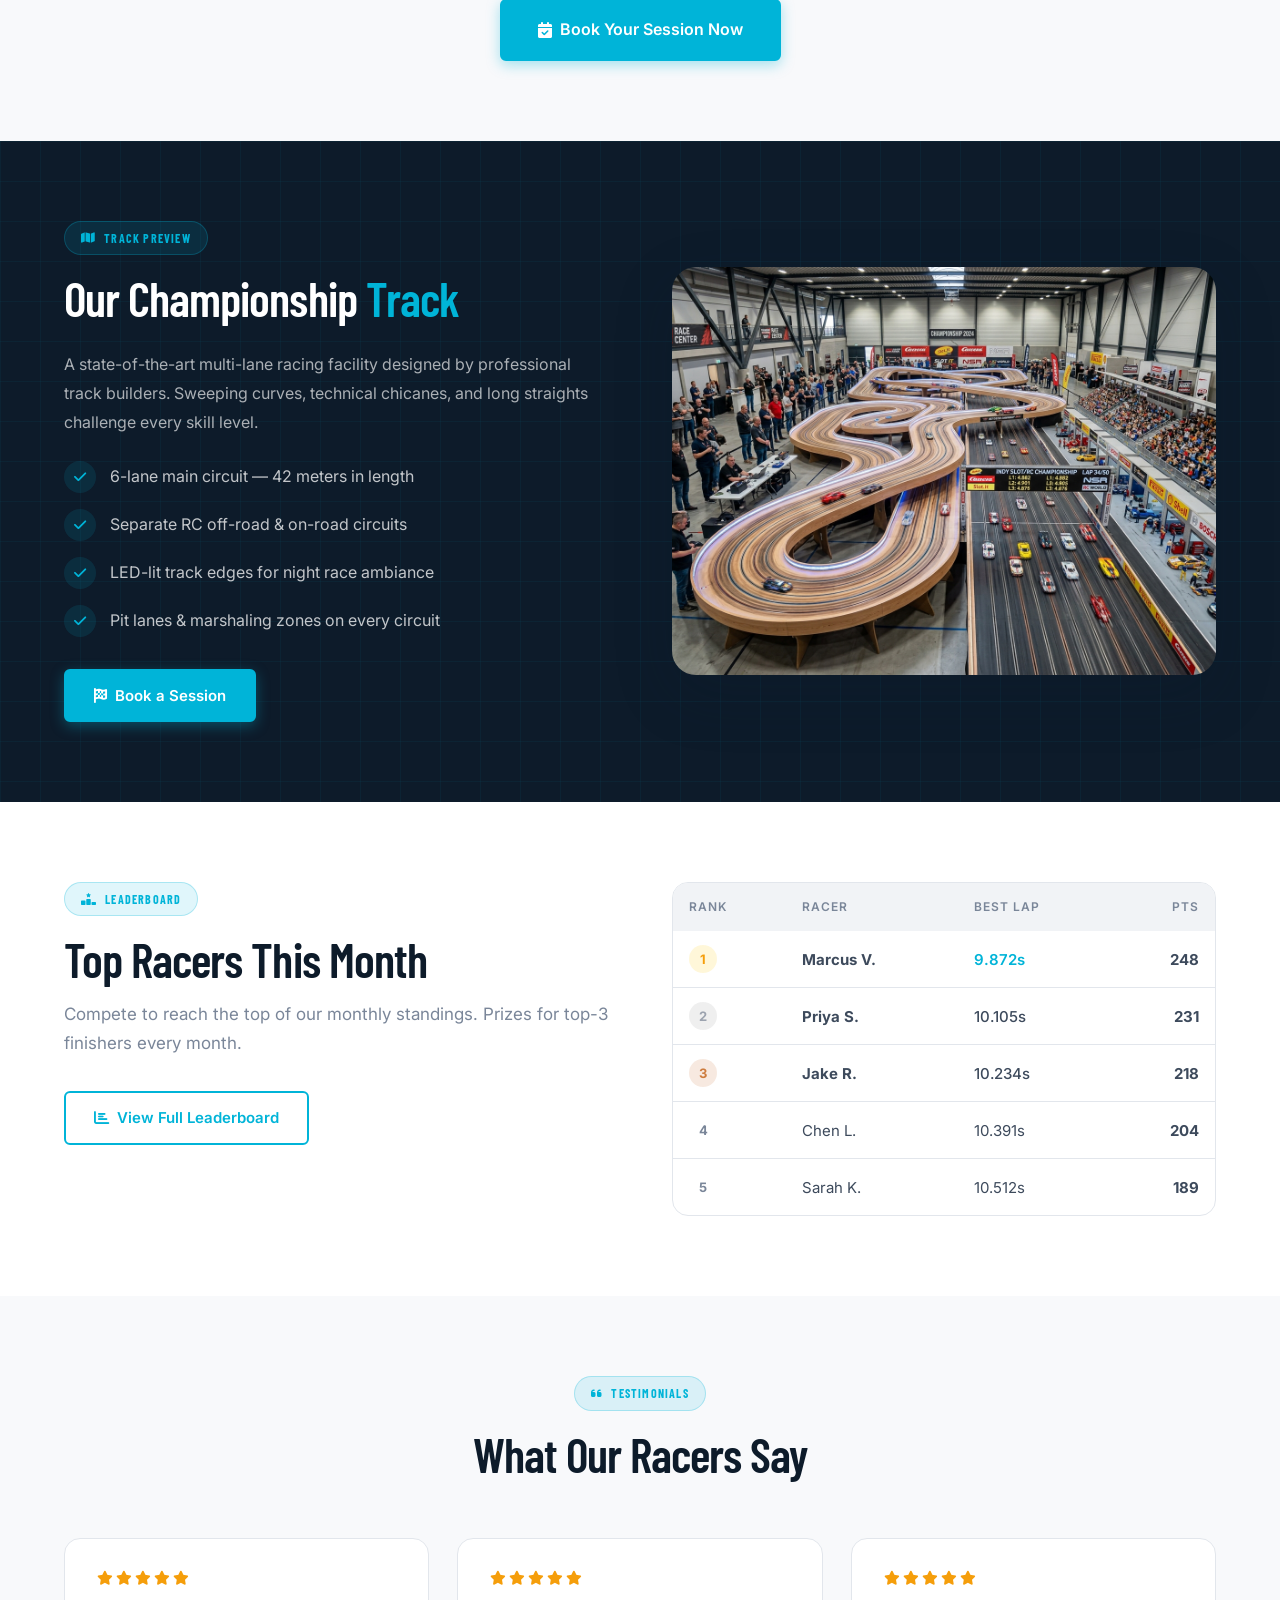
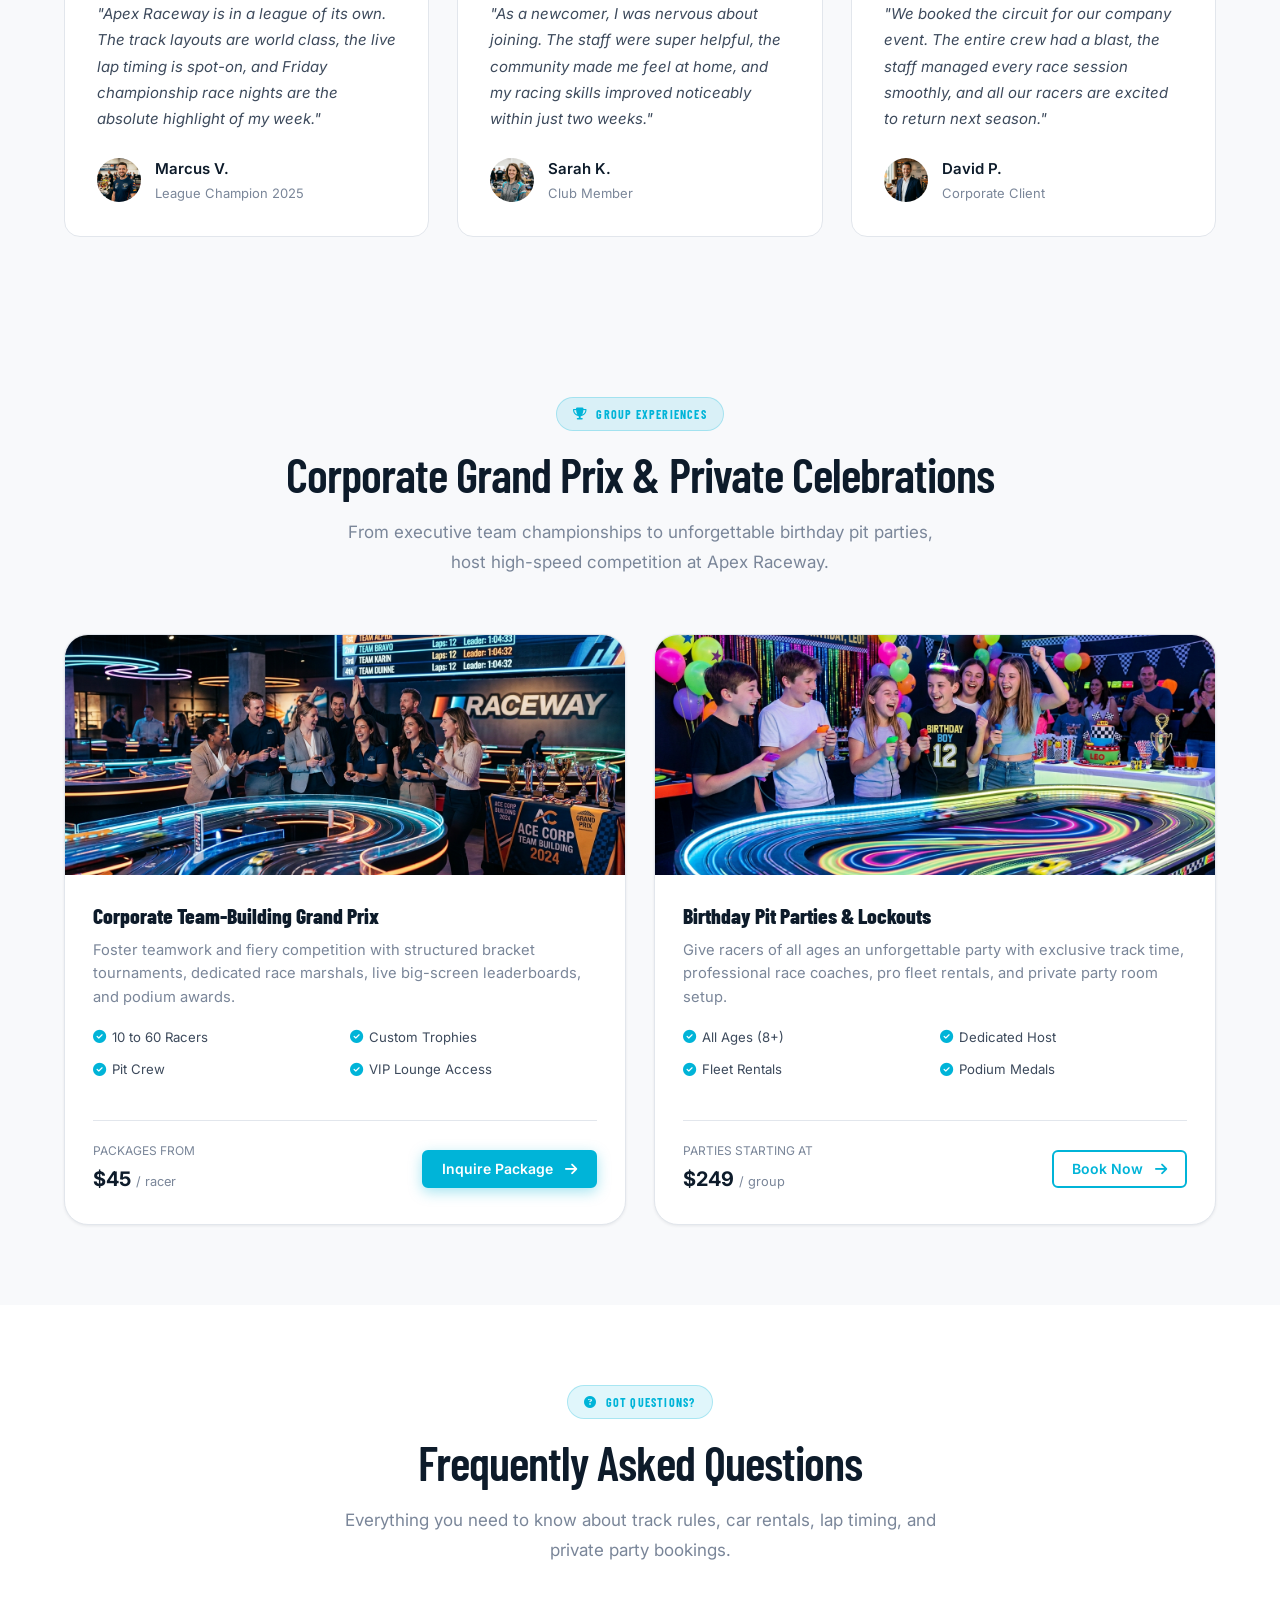
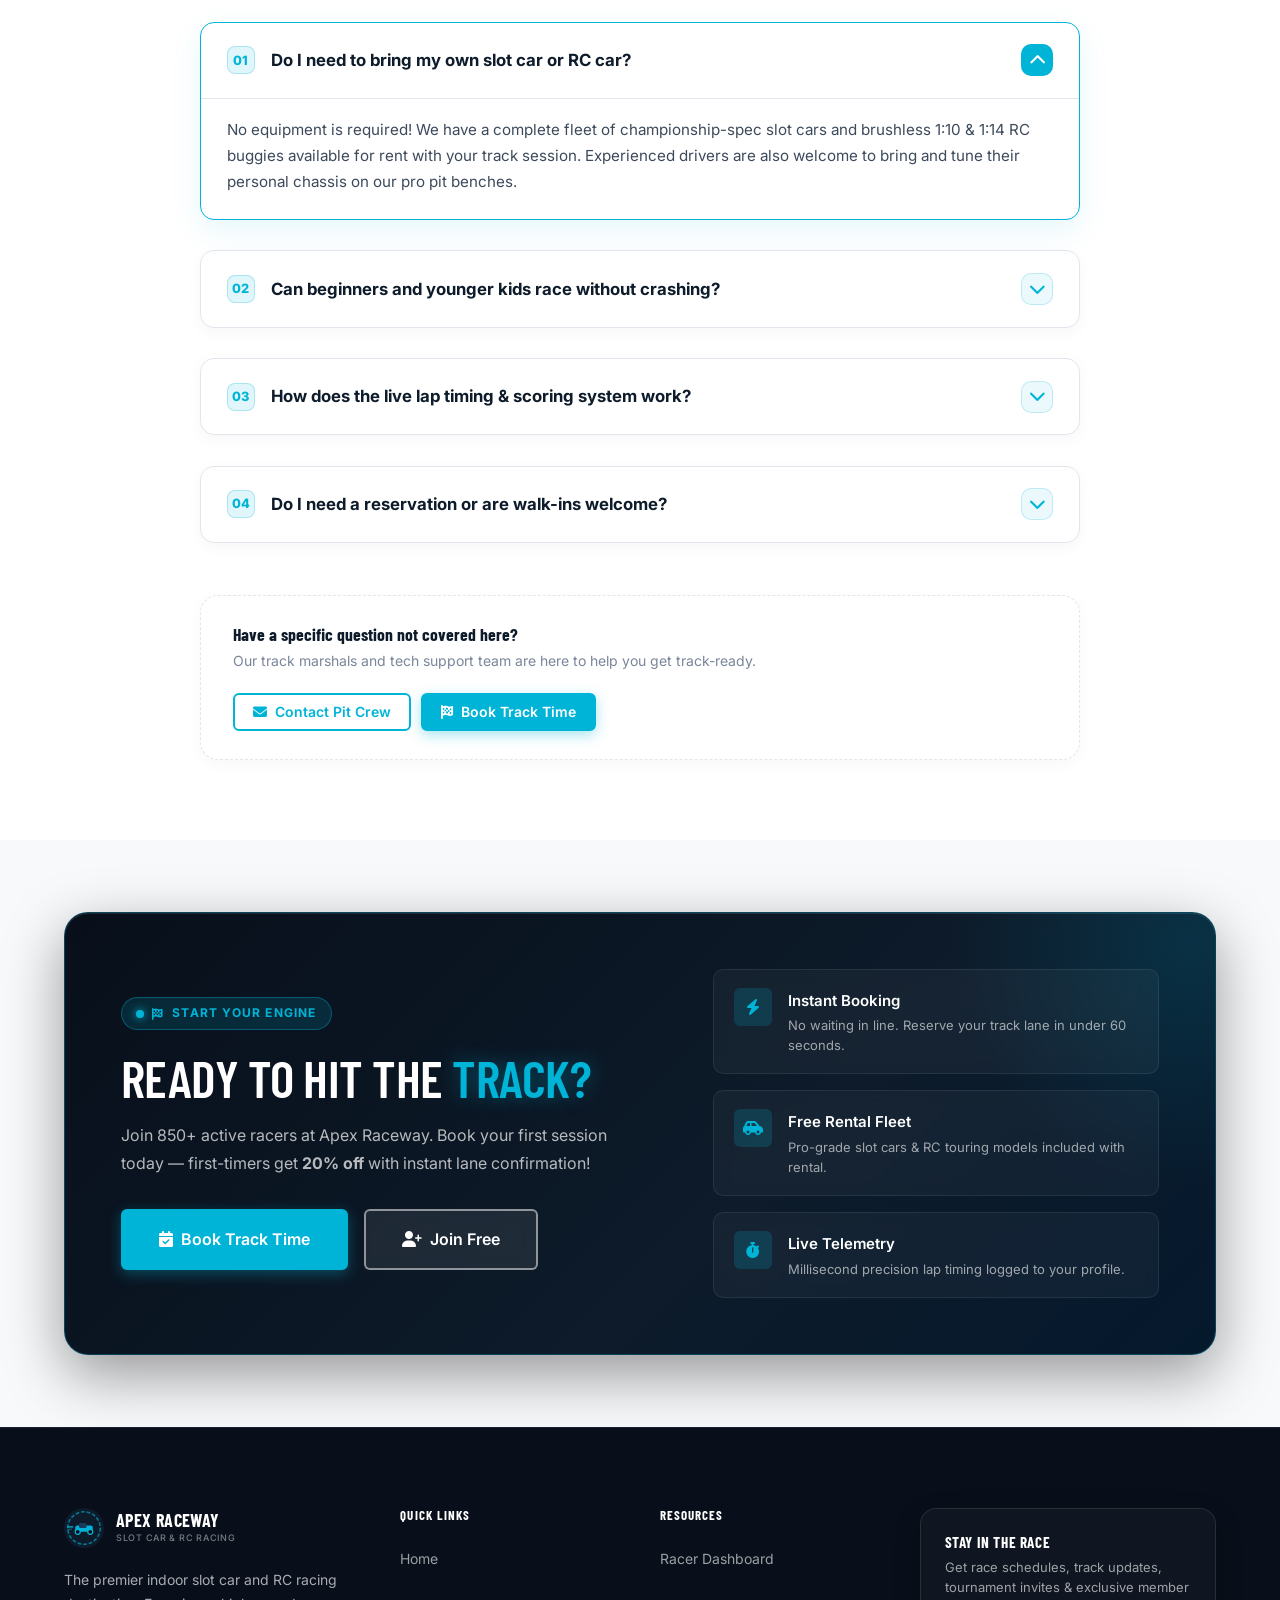
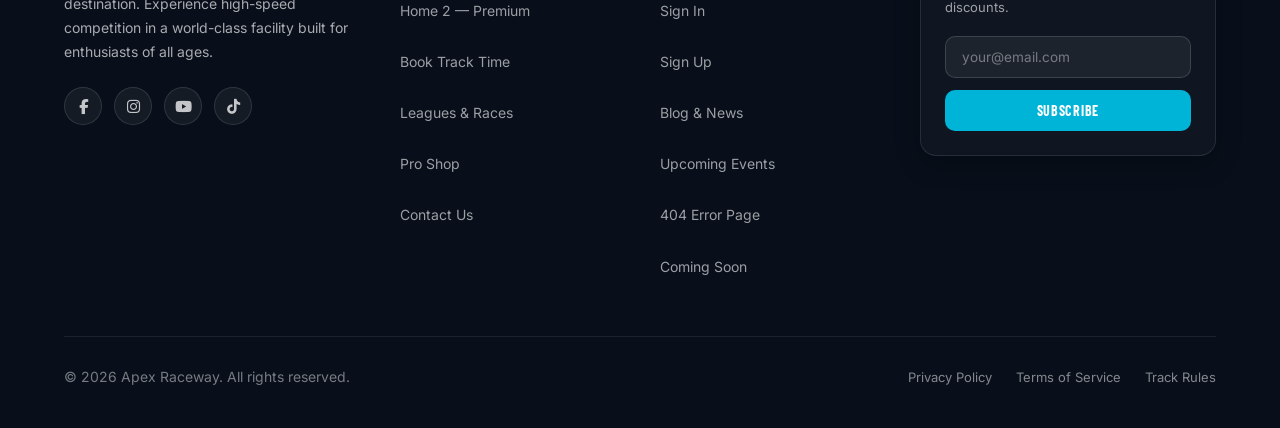
==== commit e8c76263: "style: update experience card layouts and improve responsive design across pages" ====
--- a/index.html
+++ b/index.html
@@ -154,21 +154,104 @@
         <h3 class="feature-title">League Competitions</h3>
         <p class="feature-desc">Join our weekly leagues, monthly championships, and annual grand prix events. Compete, rank up, and earn trophies.</p>
       </div>
-      <div class="feature-card animate-on-scroll delay-1">
-        <div class="feature-icon"><i class="fas fa-calendar-alt"></i></div>
-        <h3 class="feature-title">Easy Online Booking</h3>
-        <p class="feature-desc">Reserve your track time 24/7 through our online booking system. Choose your lane, duration, and car class.</p>
-      </div>
-      <div class="feature-card animate-on-scroll delay-2">
-        <div class="feature-icon"><i class="fas fa-store"></i></div>
-        <h3 class="feature-title">Fully Stocked Pro Shop</h3>
-        <p class="feature-desc">Quality slot cars, RC vehicles, spare parts, controllers, and accessories from top brands. Expert staff always on hand.</p>
-      </div>
-      <div class="feature-card animate-on-scroll delay-3">
-        <div class="feature-icon"><i class="fas fa-users"></i></div>
-        <h3 class="feature-title">Vibrant Community</h3>
-        <p class="feature-desc">Connect with 850+ passionate racers. Club nights, pit sessions, workshops, and a welcoming environment for all skill levels.</p>
-      </div>
+    </div>
+  </div>
+</section>
+
+<!-- Race Highlights -->
+<section class="section">
+  <div class="container">
+    <div class="section-header animate-on-scroll">
+      <div class="section-badge"><i class="fas fa-video"></i> Race Highlights</div>
+      <h2 class="section-title">The Action Never Stops</h2>
+      <p class="section-sub">Catch up on recent race nights, championship events, and community sessions from our track.</p>
+    </div>
+    <div class="grid-3 animate-on-scroll">
+      <div class="race-highlight-card">
+        <div class="race-highlight-img-wrap">
+          <img src="assets/highlight_championship.jpg" alt="Summer Championship Final" class="race-highlight-img">
+          <span class="race-highlight-tag"><i class="fas fa-trophy"></i> Race Night</span>
+          <div class="race-highlight-play"><i class="fas fa-play"></i></div>
+        </div>
+        <div class="race-highlight-body">
+          <h3 class="race-highlight-title">Summer Championship Final</h3>
+          <p class="race-highlight-desc">High-octane slot car championship showdown with photo-finish results in the 1:24 pro modified division.</p>
+          <div class="race-highlight-meta">
+            <span><i class="fas fa-calendar-alt text-primary"></i> August 15, 2026</span>
+            <span><i class="fas fa-clock text-primary"></i> 48 Laps</span>
+          </div>
+        </div>
+      </div>
+      <div class="race-highlight-card">
+        <div class="race-highlight-img-wrap">
+          <img src="assets/highlight_club_night.jpg" alt="Friday Night Racers Open" class="race-highlight-img">
+          <span class="race-highlight-tag"><i class="fas fa-flag-checkered"></i> Club Night</span>
+          <div class="race-highlight-play"><i class="fas fa-play"></i></div>
+        </div>
+        <div class="race-highlight-body">
+          <h3 class="race-highlight-title">Friday Night Racers Open</h3>
+          <p class="race-highlight-desc">Electric 1:10 RC touring cars carving the apex on our technical circuit under ambient night raceway lighting.</p>
+          <div class="race-highlight-meta">
+            <span><i class="fas fa-calendar-alt text-primary"></i> September 5, 2026</span>
+            <span><i class="fas fa-users text-primary"></i> 32 Entries</span>
+          </div>
+        </div>
+      </div>
+      <div class="race-highlight-card">
+        <div class="race-highlight-img-wrap">
+          <img src="assets/highlight_junior_league.jpg" alt="Under-16 Grand Prix" class="race-highlight-img">
+          <span class="race-highlight-tag"><i class="fas fa-medal"></i> Junior League</span>
+          <div class="race-highlight-play"><i class="fas fa-play"></i></div>
+        </div>
+        <div class="race-highlight-body">
+          <h3 class="race-highlight-title">Under-16 Grand Prix</h3>
+          <p class="race-highlight-desc">Exciting jumps and high-speed off-road buggy battles as the next gen of racers fight for the podium.</p>
+          <div class="race-highlight-meta">
+            <span><i class="fas fa-calendar-alt text-primary"></i> September 12, 2026</span>
+            <span><i class="fas fa-award text-primary"></i> 16 Finalists</span>
+          </div>
+        </div>
+      </div>
+    </div>
+  </div>
+</section>
+
+<!-- How to Book -->
+<section class="section" style="background:var(--bg-surface);">
+  <div class="container">
+    <div class="section-header animate-on-scroll">
+      <div class="section-badge"><i class="fas fa-list-check"></i> How It Works</div>
+      <h2 class="section-title">Get on Track in 4 Steps</h2>
+      <p class="section-sub">Booking your racing session is fast and easy. Be on the grid in minutes.</p>
+    </div>
+    <div class="booking-steps animate-on-scroll">
+      <div class="booking-step">
+        <span class="step-num-badge">01</span>
+        <div class="step-icon-wrap"><i class="fas fa-user-plus"></i></div>
+        <h3 class="step-label">Create Account</h3>
+        <p class="step-desc">Sign up free and set up your racer profile and preferences.</p>
+      </div>
+      <div class="booking-step">
+        <span class="step-num-badge">02</span>
+        <div class="step-icon-wrap"><i class="fas fa-flag-checkered"></i></div>
+        <h3 class="step-label">Choose Session</h3>
+        <p class="step-desc">Select track type, date, time slot, and car class.</p>
+      </div>
+      <div class="booking-step">
+        <span class="step-num-badge">03</span>
+        <div class="step-icon-wrap"><i class="fas fa-credit-card"></i></div>
+        <h3 class="step-label">Pay Online</h3>
+        <p class="step-desc">Secure payment via card, wallet, or membership credits.</p>
+      </div>
+      <div class="booking-step">
+        <span class="step-num-badge">04</span>
+        <div class="step-icon-wrap"><i class="fas fa-trophy"></i></div>
+        <h3 class="step-label">Race!</h3>
+        <p class="step-desc">Show up, grab your controller, and start your engines.</p>
+      </div>
+    </div>
+    <div class="text-center" style="margin-top:3rem;">
+      <a href="book-track.html" class="btn btn-primary btn-lg"><i class="fas fa-calendar-check"></i> Book Your Session Now</a>
     </div>
   </div>
 </section>
@@ -211,104 +294,6 @@
   </div>
 </section>
 
-<!-- Race Highlights -->
-<section class="section">
-  <div class="container">
-    <div class="section-header animate-on-scroll">
-      <div class="section-badge"><i class="fas fa-video"></i> Race Highlights</div>
-      <h2 class="section-title">The Action Never Stops</h2>
-      <p class="section-sub">Catch up on recent race nights, championship events, and community sessions from our track.</p>
-    </div>
-    <div class="grid-3 animate-on-scroll">
-      <div class="race-highlight-card">
-        <div class="race-highlight-img-wrap">
-          <img src="assets/highlight_championship.jpg" alt="Summer Championship Final" class="race-highlight-img">
-          <span class="race-highlight-tag"><i class="fas fa-trophy"></i> Race Night</span>
-          <div class="race-highlight-play"><i class="fas fa-play"></i></div>
-        </div>
-        <div class="race-highlight-body">
-          <h3 class="race-highlight-title">Summer Championship Final</h3>
-          <p class="race-highlight-desc">High-octane slot car championship showdown with photo-finish results in the 1:24 pro modified division.</p>
-          <div class="race-highlight-meta">
-            <span><i class="fas fa-calendar-alt text-primary"></i> August 15, 2026</span>
-            <span><i class="fas fa-clock text-primary"></i> 48 Laps</span>
-          </div>
-        </div>
-      </div>
-      <div class="race-highlight-card">
-        <div class="race-highlight-img-wrap">
-          <img src="assets/highlight_club_night.jpg" alt="Friday Night Racers Open" class="race-highlight-img">
-          <span class="race-highlight-tag"><i class="fas fa-flag-checkered"></i> Club Night</span>
-          <div class="race-highlight-play"><i class="fas fa-play"></i></div>
-        </div>
-        <div class="race-highlight-body">
-          <h3 class="race-highlight-title">Friday Night Racers Open</h3>
-          <p class="race-highlight-desc">Electric 1:10 RC touring cars carving the apex on our technical circuit under ambient night raceway lighting.</p>
-          <div class="race-highlight-meta">
-            <span><i class="fas fa-calendar-alt text-primary"></i> September 5, 2026</span>
-            <span><i class="fas fa-users text-primary"></i> 32 Entries</span>
-          </div>
-        </div>
-      </div>
-      <div class="race-highlight-card">
-        <div class="race-highlight-img-wrap">
-          <img src="assets/highlight_junior_league.jpg" alt="Under-16 Grand Prix" class="race-highlight-img">
-          <span class="race-highlight-tag"><i class="fas fa-medal"></i> Junior League</span>
-          <div class="race-highlight-play"><i class="fas fa-play"></i></div>
-        </div>
-        <div class="race-highlight-body">
-          <h3 class="race-highlight-title">Under-16 Grand Prix</h3>
-          <p class="race-highlight-desc">Exciting jumps and high-speed off-road buggy battles as the next generation of racers fight for the podium.</p>
-          <div class="race-highlight-meta">
-            <span><i class="fas fa-calendar-alt text-primary"></i> September 12, 2026</span>
-            <span><i class="fas fa-award text-primary"></i> 16 Finalists</span>
-          </div>
-        </div>
-      </div>
-    </div>
-  </div>
-</section>
-
-<!-- How to Book -->
-<section class="section" style="background:var(--bg-surface);">
-  <div class="container">
-    <div class="section-header animate-on-scroll">
-      <div class="section-badge"><i class="fas fa-list-check"></i> How It Works</div>
-      <h2 class="section-title">Get on Track in 4 Steps</h2>
-      <p class="section-sub">Booking your racing session is fast and easy. Be on the grid in minutes.</p>
-    </div>
-    <div class="booking-steps animate-on-scroll">
-      <div class="booking-step">
-        <span class="step-num-badge">01</span>
-        <div class="step-icon-wrap"><i class="fas fa-user-plus"></i></div>
-        <h3 class="step-label">Create Account</h3>
-        <p class="step-desc">Sign up free and set up your racer profile and preferences.</p>
-      </div>
-      <div class="booking-step">
-        <span class="step-num-badge">02</span>
-        <div class="step-icon-wrap"><i class="fas fa-flag-checkered"></i></div>
-        <h3 class="step-label">Choose Session</h3>
-        <p class="step-desc">Select track type, date, time slot, and car class.</p>
-      </div>
-      <div class="booking-step">
-        <span class="step-num-badge">03</span>
-        <div class="step-icon-wrap"><i class="fas fa-credit-card"></i></div>
-        <h3 class="step-label">Pay Online</h3>
-        <p class="step-desc">Secure payment via card, wallet, or membership credits.</p>
-      </div>
-      <div class="booking-step">
-        <span class="step-num-badge">04</span>
-        <div class="step-icon-wrap"><i class="fas fa-trophy"></i></div>
-        <h3 class="step-label">Race!</h3>
-        <p class="step-desc">Show up, grab your controller, and start your engines.</p>
-      </div>
-    </div>
-    <div class="text-center" style="margin-top:3rem;">
-      <a href="book-track.html" class="btn btn-primary btn-lg"><i class="fas fa-calendar-check"></i> Book Your Session Now</a>
-    </div>
-  </div>
-</section>
-
 <!-- Leaderboard Teaser -->
 <section class="section">
   <div class="container">
@@ -322,38 +307,38 @@
       <div style="background:var(--bg-card);border:1px solid var(--border);border-radius:var(--radius-lg);overflow:hidden;">
         <table class="leaderboard-table">
           <thead>
-            <tr><th>Rank</th><th>Racer</th><th>Best Lap</th><th>Pts</th></tr>
+            <tr><th>Rank</th><th>Racer</th><th>Best Lap</th><th style="text-align:right;">Pts</th></tr>
           </thead>
           <tbody>
             <tr>
               <td><span class="rank-badge rank-1">1</span></td>
               <td><strong>Marcus V.</strong></td>
               <td style="color:var(--primary);font-weight:600;">9.872s</td>
-              <td><span class="tag tag-primary">248</span></td>
+              <td style="text-align:right;"><strong>248</strong></td>
             </tr>
             <tr>
               <td><span class="rank-badge rank-2">2</span></td>
               <td><strong>Priya S.</strong></td>
               <td style="font-weight:500;">10.105s</td>
-              <td><span class="tag tag-primary">231</span></td>
+              <td style="text-align:right;"><strong>231</strong></td>
             </tr>
             <tr>
               <td><span class="rank-badge rank-3">3</span></td>
               <td><strong>Jake R.</strong></td>
               <td style="font-weight:500;">10.234s</td>
-              <td><span class="tag tag-primary">218</span></td>
+              <td style="text-align:right;"><strong>218</strong></td>
             </tr>
             <tr>
-              <td><span style="display:inline-flex;align-items:center;justify-content:center;width:28px;height:28px;font-weight:700;font-size:.8125rem;">4</span></td>
+              <td><span style="display:inline-flex;align-items:center;justify-content:center;width:28px;height:28px;font-weight:700;font-size:.8125rem;color:var(--text-muted);">4</span></td>
               <td>Chen L.</td>
               <td>10.391s</td>
-              <td>204</td>
+              <td style="text-align:right;"><strong>204</strong></td>
             </tr>
             <tr>
-              <td><span style="display:inline-flex;align-items:center;justify-content:center;width:28px;height:28px;font-weight:700;font-size:.8125rem;">5</span></td>
+              <td><span style="display:inline-flex;align-items:center;justify-content:center;width:28px;height:28px;font-weight:700;font-size:.8125rem;color:var(--text-muted);">5</span></td>
               <td>Sarah K.</td>
               <td>10.512s</td>
-              <td>189</td>
+              <td style="text-align:right;"><strong>189</strong></td>
             </tr>
           </tbody>
         </table>
@@ -372,7 +357,7 @@
     <div class="grid-3">
       <div class="testimonial-card animate-on-scroll delay-1">
         <div class="testimonial-stars"><i class="fas fa-star"></i><i class="fas fa-star"></i><i class="fas fa-star"></i><i class="fas fa-star"></i><i class="fas fa-star"></i></div>
-        <p class="testimonial-text">"Apex Raceway is truly in a league of its own. The track layout is top notch, the lap timing is spot-on, and Friday night races are the highlight of my week."</p>
+        <p class="testimonial-text">"Apex Raceway is in a league of its own. The track layouts are world class, the live lap timing is spot-on, and Friday championship race nights are the absolute highlight of my week."</p>
         <div class="testimonial-author">
           <img src="assets/testimonials/avatar_marcus.jpg" alt="Marcus V. - League Champion" class="testimonial-avatar" loading="lazy">
           <div><div class="testimonial-name">Marcus V.</div><div class="testimonial-role">League Champion 2025</div></div>
@@ -380,7 +365,7 @@
       </div>
       <div class="testimonial-card animate-on-scroll delay-2">
         <div class="testimonial-stars"><i class="fas fa-star"></i><i class="fas fa-star"></i><i class="fas fa-star"></i><i class="fas fa-star"></i><i class="fas fa-star"></i></div>
-        <p class="testimonial-text">"As a beginner, I was worried about fitting in. But the staff were helpful, the community was welcoming, and my racing skills improved within just a few weeks."</p>
+        <p class="testimonial-text">"As a newcomer, I was nervous about joining. The staff were super helpful, the community made me feel at home, and my racing skills improved noticeably within just two weeks."</p>
         <div class="testimonial-author">
           <img src="assets/testimonials/avatar_sarah.jpg" alt="Sarah K. - Club Member" class="testimonial-avatar" loading="lazy">
           <div><div class="testimonial-name">Sarah K.</div><div class="testimonial-role">Club Member</div></div>
@@ -388,7 +373,7 @@
       </div>
       <div class="testimonial-card animate-on-scroll delay-3">
         <div class="testimonial-stars"><i class="fas fa-star"></i><i class="fas fa-star"></i><i class="fas fa-star"></i><i class="fas fa-star"></i><i class="fas fa-star"></i></div>
-        <p class="testimonial-text">"We booked the venue for an annual company event. The entire crew had an absolute blast, the staff managed everything smoothly, and everyone is excited to return."</p>
+        <p class="testimonial-text">"We booked the circuit for our company event. The entire crew had a blast, the staff managed every race session smoothly, and all our racers are excited to return next season."</p>
         <div class="testimonial-author">
           <img src="assets/testimonials/avatar_david.jpg" alt="David P. - Corporate Client" class="testimonial-avatar" loading="lazy">
           <div><div class="testimonial-name">David P.</div><div class="testimonial-role">Corporate Client</div></div>
@@ -408,24 +393,24 @@
     </div>
     <div style="display:grid;grid-template-columns:repeat(auto-fit,minmax(320px,1fr));gap:28px;" class="animate-on-scroll">
       <!-- Corporate Event Card -->
-      <div style="background:var(--bg-card);border:1px solid var(--border-color);border-radius:18px;overflow:hidden;display:flex;flex-direction:column;transition:transform .3s ease,box-shadow .3s ease;box-shadow:var(--shadow);" class="event-card-hover">
-        <div style="position:relative;height:240px;overflow:hidden;">
-          <img src="assets/events/event_corporate_vip.jpg" alt="Corporate Team Building Grand Prix at Apex Raceway" style="width:100%;height:100%;object-fit:cover;transition:transform .5s ease;" loading="lazy">
-        </div>
-        <div style="padding:26px;display:flex;flex-direction:column;flex-grow:1;justify-content:space-between;">
+      <div class="private-event-card animate-on-scroll delay-1">
+        <div class="private-event-img">
+          <img src="assets/events/event_corporate_vip.jpg" alt="Corporate Team Building Grand Prix at Apex Raceway" loading="lazy">
+        </div>
+        <div class="private-event-body">
           <div>
             <h3 style="font-size:1.35rem;font-weight:800;color:var(--text-heading);margin-bottom:10px;">Corporate Team-Building Grand Prix</h3>
             <p style="font-size:.92rem;color:var(--text-muted);line-height:1.6;margin-bottom:16px;">
               Foster teamwork and fiery competition with structured bracket tournaments, dedicated race marshals, live big-screen leaderboards, and podium awards.
             </p>
-            <div style="display:grid;grid-template-columns:1fr 1fr;gap:10px;margin-bottom:22px;">
-              <div style="font-size:.825rem;color:var(--text);display:flex;align-items:center;gap:6px;"><i class="fas fa-check-circle" style="color:var(--accent);"></i> 10 to 60 Racers</div>
-              <div style="font-size:.825rem;color:var(--text);display:flex;align-items:center;gap:6px;"><i class="fas fa-check-circle" style="color:var(--accent);"></i> Custom Trophies</div>
-              <div style="font-size:.825rem;color:var(--text);display:flex;align-items:center;gap:6px;"><i class="fas fa-check-circle" style="color:var(--accent);"></i> Pit Crew Challenges</div>
-              <div style="font-size:.825rem;color:var(--text);display:flex;align-items:center;gap:6px;"><i class="fas fa-check-circle" style="color:var(--accent);"></i> VIP Lounge Access</div>
+            <div style="display:grid;grid-template-columns:1fr 1fr;gap:10px;margin-bottom:16px;">
+              <div style="font-size:.825rem;color:var(--text-body);display:flex;align-items:center;gap:6px;"><i class="fas fa-check-circle" style="color:var(--primary);"></i> 10 to 60 Racers</div>
+              <div style="font-size:.825rem;color:var(--text-body);display:flex;align-items:center;gap:6px;"><i class="fas fa-check-circle" style="color:var(--primary);"></i> Custom Trophies</div>
+              <div style="font-size:.825rem;color:var(--text-body);display:flex;align-items:center;gap:6px;"><i class="fas fa-check-circle" style="color:var(--primary);"></i> Pit Crew </div>
+              <div style="font-size:.825rem;color:var(--text-body);display:flex;align-items:center;gap:6px;"><i class="fas fa-check-circle" style="color:var(--primary);"></i> VIP Lounge Access</div>
             </div>
           </div>
-          <div style="display:flex;align-items:center;justify-content:space-between;border-top:1px solid var(--border-color);padding-top:16px;">
+          <div class="private-event-footer">
             <div>
               <span style="font-size:.75rem;color:var(--text-muted);text-transform:uppercase;display:block;">Packages From</span>
               <strong style="font-size:1.25rem;color:var(--text-heading);">$45 <span style="font-size:.8rem;color:var(--text-muted);font-weight:400;">/ racer</span></strong>
@@ -436,29 +421,29 @@
       </div>
 
       <!-- Birthday & Celebrations Card -->
-      <div style="background:var(--bg-card);border:1px solid var(--border-color);border-radius:18px;overflow:hidden;display:flex;flex-direction:column;transition:transform .3s ease,box-shadow .3s ease;box-shadow:var(--shadow);" class="event-card-hover">
-        <div style="position:relative;height:240px;overflow:hidden;">
-          <img src="assets/events/event_birthday_party.jpg" alt="Birthday Pit Party and Private Celebrations at Apex Raceway" style="width:100%;height:100%;object-fit:cover;transition:transform .5s ease;" loading="lazy">
-        </div>
-        <div style="padding:26px;display:flex;flex-direction:column;flex-grow:1;justify-content:space-between;">
+      <div class="private-event-card animate-on-scroll delay-2">
+        <div class="private-event-img">
+          <img src="assets/events/event_birthday_party.jpg" alt="Birthday Pit Party and Private Celebrations at Apex Raceway" loading="lazy">
+        </div>
+        <div class="private-event-body">
           <div>
             <h3 style="font-size:1.35rem;font-weight:800;color:var(--text-heading);margin-bottom:10px;">Birthday Pit Parties & Lockouts</h3>
             <p style="font-size:.92rem;color:var(--text-muted);line-height:1.6;margin-bottom:16px;">
               Give racers of all ages an unforgettable party with exclusive track time, professional race coaches, pro fleet rentals, and private party room setup.
             </p>
-            <div style="display:grid;grid-template-columns:1fr 1fr;gap:10px;margin-bottom:22px;">
-              <div style="font-size:.825rem;color:var(--text);display:flex;align-items:center;gap:6px;"><i class="fas fa-check-circle" style="color:var(--accent);"></i> All Ages (8+)</div>
-              <div style="font-size:.825rem;color:var(--text);display:flex;align-items:center;gap:6px;"><i class="fas fa-check-circle" style="color:var(--accent);"></i> Dedicated Host</div>
-              <div style="font-size:.825rem;color:var(--text);display:flex;align-items:center;gap:6px;"><i class="fas fa-check-circle" style="color:var(--accent);"></i> Fleet Rentals Included</div>
-              <div style="font-size:.825rem;color:var(--text);display:flex;align-items:center;gap:6px;"><i class="fas fa-check-circle" style="color:var(--accent);"></i> Podium Medals</div>
+            <div style="display:grid;grid-template-columns:1fr 1fr;gap:10px;margin-bottom:16px;">
+              <div style="font-size:.825rem;color:var(--text-body);display:flex;align-items:center;gap:6px;"><i class="fas fa-check-circle" style="color:var(--primary);"></i> All Ages (8+)</div>
+              <div style="font-size:.825rem;color:var(--text-body);display:flex;align-items:center;gap:6px;"><i class="fas fa-check-circle" style="color:var(--primary);"></i> Dedicated Host</div>
+              <div style="font-size:.825rem;color:var(--text-body);display:flex;align-items:center;gap:6px;"><i class="fas fa-check-circle" style="color:var(--primary);"></i> Fleet Rentals</div>
+              <div style="font-size:.825rem;color:var(--text-body);display:flex;align-items:center;gap:6px;"><i class="fas fa-check-circle" style="color:var(--primary);"></i> Podium Medals</div>
             </div>
           </div>
-          <div style="display:flex;align-items:center;justify-content:space-between;border-top:1px solid var(--border-color);padding-top:16px;">
+          <div class="private-event-footer">
             <div>
               <span style="font-size:.75rem;color:var(--text-muted);text-transform:uppercase;display:block;">Parties Starting At</span>
               <strong style="font-size:1.25rem;color:var(--text-heading);">$249 <span style="font-size:.8rem;color:var(--text-muted);font-weight:400;">/ group</span></strong>
             </div>
-            <a href="book-track.html" class="btn btn-outline btn-sm">Book Party Now <i class="fas fa-arrow-right" style="margin-left:4px;"></i></a>
+            <a href="book-track.html" class="btn btn-outline btn-sm">Book Now <i class="fas fa-arrow-right" style="margin-left:4px;"></i></a>
           </div>
         </div>
       </div>
@@ -540,7 +525,7 @@
         <h4 style="font-size:1.1rem;font-weight:700;color:var(--text-heading);margin-bottom:4px;">Have a specific question not covered here?</h4>
         <p style="font-size:.875rem;color:var(--text-muted);margin:0;">Our track marshals and tech support team are here to help you get track-ready.</p>
       </div>
-      <div style="display:flex;gap:10px;">
+      <div class="faq-footer-actions">
         <a href="contact.html" class="btn btn-outline btn-sm"><i class="fas fa-envelope"></i> Contact Pit Crew</a>
         <a href="book-track.html" class="btn btn-primary btn-sm"><i class="fas fa-flag-checkered"></i> Book Track Time</a>
       </div>
--- a/style.css
+++ b/style.css
@@ -59,7 +59,7 @@
 html.dark .navbar{background:rgba(8,15,26,.94);border-bottom:1px solid rgba(255,255,255,.08);}
 .navbar.scrolled{background:rgba(255,255,255,.98);backdrop-filter:blur(20px);box-shadow:var(--shadow-md);}
 html.dark .navbar.scrolled{background:rgba(8,15,26,.98);border-bottom-color:rgba(255,255,255,.12);}
-.nav-inner{max-width:var(--container);margin-inline:auto;padding-inline:1.5rem;height:100%;display:flex;align-items:center;gap:2rem;}
+.nav-inner{max-width:var(--container);margin-inline:auto;padding-inline:1.5rem;height:100%;display:flex;align-items:center;justify-content:space-between;gap:1.5rem;}
 .nav-logo{display:flex;align-items:center;gap:.625rem;text-decoration:none;flex-shrink:0;}
 .nav-logo-img{width:40px;height:40px;object-fit:contain;border-radius:var(--radius-sm);}
 .nav-logo-text{display:flex;flex-direction:column;}
@@ -68,20 +68,31 @@
 .nav-links{display:flex;align-items:center;gap:.25rem;flex:1;justify-content:center;}
 .nav-link{font-size:.875rem;font-weight:500;color:var(--text-body);padding:.5rem .75rem;border-radius:var(--radius-sm);transition:color 150ms,background 150ms;white-space:nowrap;}
 .nav-link:hover,.nav-link.active{color:var(--primary);background:var(--primary-light);}
-.nav-actions{display:flex;align-items:center;gap:.5rem;flex-shrink:0;}
+.nav-actions{display:flex;align-items:center;gap:.5rem;flex-shrink:0;margin-left:auto;}
+[dir="rtl"] .nav-actions{margin-left:0;margin-right:auto;}
 .nav-icon-btn{width:38px;height:38px;border-radius:var(--radius-sm);background:var(--bg-muted);border:1px solid var(--border);color:var(--text-body);display:flex;align-items:center;justify-content:center;transition:all 150ms;flex-shrink:0;}
 .nav-icon-btn:hover{background:var(--primary-light);color:var(--primary);border-color:var(--primary);}
+
+/* Mobile Navigation Hamburger & Breakpoints (Referenced from Hobby Project) */
 .mobile-menu-btn{display:none;width:38px;height:38px;align-items:center;justify-content:center;border-radius:var(--radius-sm);background:var(--bg-muted);border:1px solid var(--border);color:var(--text-heading);cursor:pointer;transition:all 150ms;font-size:1.125rem;flex-shrink:0;}
 .mobile-menu-btn:hover{background:var(--primary-light);color:var(--primary);border-color:var(--primary);}
 .mobile-backdrop{display:none;position:fixed;inset:0;top:var(--nav-h);background:rgba(0,0,0,.65);backdrop-filter:blur(6px);-webkit-backdrop-filter:blur(6px);z-index:990;}
 .mobile-backdrop.open{display:block;}
 @keyframes fadeInDown{from{opacity:0;transform:translateY(-8px);}to{opacity:1;transform:translateY(0);}}
-.mobile-menu{display:none;position:absolute;top:100%;left:0;right:0;background:var(--bg-card);border-bottom:1px solid var(--border);box-shadow:var(--shadow-xl);z-index:995;padding:1.25rem;}
+.mobile-menu{display:none;position:absolute;top:100%;left:0;right:0;background:var(--bg-card);border-bottom:1px solid var(--border);box-shadow:var(--shadow-xl);z-index:995;padding:1.25rem 1.5rem;}
 .mobile-menu.open{display:block;animation:fadeInDown .25s cubic-bezier(.16,1,.3,1);}
-.mobile-menu .mob-link{display:block;padding:.75rem 1rem;border-radius:var(--radius-md);font-family:var(--font-heading);font-weight:500;font-size:.9375rem;color:var(--text-heading);transition:all 150ms;text-decoration:none;}
-.mobile-menu .mob-link:hover,.mobile-menu .mob-link.active{background:var(--primary-light);color:var(--primary);}
-.mobile-menu .mob-actions{margin-top:.875rem;padding-top:.875rem;border-top:1px solid var(--border);display:flex;flex-direction:column;gap:.625rem;}
+.mobile-menu .mob-link{display:block;padding:.75rem 1rem;border-radius:var(--radius-md);font-family:var(--font-heading);font-weight:600;font-size:.95rem;color:var(--text-heading);transition:all 150ms;text-decoration:none;}
+.mobile-menu .mob-link:hover,.mobile-menu .mob-link.active{background:var(--primary-light);color:var(--primary);padding-left:1.25rem;}
+.mobile-menu .mob-actions{margin-top:1rem;padding-top:1rem;border-top:1px solid var(--border);display:flex;flex-direction:column;gap:.625rem;}
 .mobile-menu .mob-toggles{display:flex;align-items:center;justify-content:center;gap:.75rem;margin-top:.875rem;padding-top:.25rem;}
+.mobile-menu .mob-toggles .nav-icon-btn{display:flex !important;}
+
+@media (max-width: 1024px) {
+    .nav-links { display: none !important; }
+    .nav-actions .nav-icon-btn { display: none !important; }
+    .nav-actions .btn { display: none !important; }
+    .mobile-menu-btn { display: flex !important; }
+}
 /* --- Hero Slider --- */
 .hero, .hero-slider {
     position: relative;
@@ -323,17 +334,27 @@
 .pricing-price sup{font-size:1.25rem;font-weight:600;vertical-align:super;}
 .pricing-price small{font-size:1rem;font-weight:400;color:var(--text-muted);}
 .pricing-desc{font-size:.9375rem;color:var(--text-muted);margin-bottom:1.75rem;min-height:44px;}
-.pricing-features{text-align:left;display:flex;flex-direction:column;gap:.75rem;margin-bottom:2rem;flex:1 1 auto;}
+.pricing-features{text-align:left;display:flex;flex-direction:column;gap:.75rem;margin-bottom:2rem;flex:1 1 auto;width:fit-content;margin-inline:auto;max-width:100%;}
 .pricing-card .btn{margin-top:auto;width:100%;height:48px;min-height:48px;display:inline-flex;align-items:center;justify-content:center;}
 .pricing-feature{display:flex;align-items:center;gap:.625rem;font-size:.9375rem;font-weight:400;color:var(--text-body);}
 .pricing-feature i{color:var(--success);font-size:.875rem;flex-shrink:0;}
 .pricing-feature.no i{color:var(--text-light);}
 .pricing-feature.no span{color:var(--text-light);text-decoration:line-through;}
+.table-responsive{width:100%;overflow-x:auto;-webkit-overflow-scrolling:touch;}
+.table-responsive::-webkit-scrollbar{height:4px;}
+.table-responsive::-webkit-scrollbar-thumb{background:var(--border);border-radius:4px;}
+.standings-wrap{background:var(--bg-card);border:1px solid var(--border);border-radius:var(--radius-lg);overflow:hidden;}
 .leaderboard-table{width:100%;border-collapse:collapse;}
-.leaderboard-table th{background:var(--bg-muted);color:var(--text-muted);font-size:.75rem;font-weight:600;text-transform:uppercase;letter-spacing:.08em;padding:.875rem 1.25rem;text-align:left;}
-.leaderboard-table td{padding:.875rem 1.25rem;border-bottom:1px solid var(--border);font-size:.9375rem;}
+.leaderboard-table th{background:var(--bg-muted);color:var(--text-muted);font-size:.75rem;font-weight:600;text-transform:uppercase;letter-spacing:.08em;padding:.875rem 1rem;text-align:left;white-space:nowrap;}
+.leaderboard-table td{padding:.875rem 1rem;border-bottom:1px solid var(--border);font-size:.9375rem;white-space:nowrap;}
 .leaderboard-table tr:last-child td{border-bottom:none;}
 .leaderboard-table tr:hover td{background:var(--bg-muted);}
+@media(max-width:575px){
+  .leaderboard-table th,.leaderboard-table td{padding:.625rem .5rem;font-size:.8125rem;}
+  .leaderboard-table .col-hide-mobile{display:none;}
+  .leaderboard-table .mobile-class-tag{display:inline-block!important;}
+  .rank-badge{width:22px;height:22px;font-size:.75rem;}
+}
 .rank-badge{display:inline-flex;align-items:center;justify-content:center;width:28px;height:28px;border-radius:50%;font-weight:700;font-size:.8125rem;}
 .rank-1{background:rgba(255,200,0,.15);color:#f59e0b;}
 .rank-2{background:rgba(150,150,150,.15);color:#9ca3af;}
@@ -815,8 +836,8 @@
 .contact-info-val{font-size:.9375rem;font-weight:500;color:var(--text-heading);}
 .race-night-card{background:var(--bg-card);border:1px solid var(--border);border-radius:var(--radius-lg);overflow:hidden;display:flex;flex-direction:column;height:100%;transition:all 250ms;}
 .race-night-card:hover{transform:translateY(-4px);box-shadow:var(--shadow-lg);border-color:var(--primary);}
-.race-night-img{height:200px;overflow:hidden;position:relative;}
-.race-night-img img{width:100%;height:100%;object-fit:cover;transition:transform 400ms;}
+.race-night-img{height:250px;overflow:hidden;position:relative;}
+.race-night-img img{width:100%;height:100%;object-fit:cover;object-position:center 20%;transition:transform 400ms;}
 .race-night-card:hover .race-night-img img{transform:scale(1.05);}
 .race-night-body{padding:1.5rem;flex:1;display:flex;flex-direction:column;gap:.75rem;}
 .race-night-meta{display:flex;align-items:center;gap:.5rem;font-size:.8125rem;color:var(--text-muted);}
@@ -855,6 +876,7 @@
     .mobile-menu-btn{display:flex;}
     .grid-4{grid-template-columns:repeat(2,1fr);}
     .split-section{gap:2.5rem;}
+    .hero-slider-arrow{display:none;}
 }
 @media(max-width:991px) and (min-width:576px){
     .footer-grid{grid-template-columns:repeat(2,1fr);gap:3rem 2.5rem;text-align:left;}
@@ -1328,6 +1350,9 @@
 }
 .ribbon-banner-content {
     text-align: left;
+    display: flex;
+    flex-direction: column;
+    align-items: flex-start;
 }
 .cta-league-badge {
     display: inline-flex;
@@ -1354,20 +1379,24 @@
     line-height: 1.1;
     margin-bottom: 1rem;
     color: #fff;
+    text-align: left;
 }
 .ribbon-banner-content .ribbon-banner-sub {
     font-size: 1rem;
     color: rgba(255, 255, 255, 0.9);
     line-height: 1.7;
-    margin-bottom: 1.75rem;
+    margin: 0 0 1.75rem 0 !important;
     max-width: 540px;
     font-weight: 400;
+    text-align: left;
 }
 .cta-league-perks {
     display: grid;
     grid-template-columns: repeat(auto-fit, minmax(180px, 1fr));
     gap: 0.75rem;
     margin-bottom: 2rem;
+    width: 100%;
+    max-width: 540px;
 }
 .cta-league-perk {
     display: flex;
@@ -1390,6 +1419,7 @@
     gap: 1rem;
     flex-wrap: wrap;
     justify-content: flex-start;
+    width: 100%;
 }
 .btn-ghost-light {
     border: 2px solid rgba(255, 255, 255, 0.6) !important;
@@ -1461,6 +1491,27 @@
         grid-template-columns: 1fr;
         gap: 2.5rem;
     }
+    .ribbon-banner-content {
+        text-align: center;
+        align-items: center;
+        margin-inline: auto;
+        max-width: 600px;
+        width: 100%;
+    }
+    .ribbon-banner-content .ribbon-banner-title {
+        text-align: center;
+    }
+    .ribbon-banner-content .ribbon-banner-sub {
+        text-align: center;
+        margin: 0 auto 1.75rem auto !important;
+    }
+    .cta-league-perks {
+        margin-inline: auto;
+        justify-content: center;
+    }
+    .ribbon-banner-content .btn-actions {
+        justify-content: center;
+    }
     .cta-league-image-wrap {
         max-width: 540px;
         margin-inline: auto;
@@ -1470,7 +1521,7 @@
 @media(max-width: 575px) {
     .ribbon-banner { padding-block: 3.5rem; }
     .cta-league-perks { grid-template-columns: 1fr; }
-    .ribbon-banner-content .btn-actions { flex-direction: column; }
+    .ribbon-banner-content .btn-actions { flex-direction: column; width: 100%; }
     .ribbon-banner-content .btn-actions .btn { width: 100%; justify-content: center; }
 }
 
@@ -1932,10 +1983,91 @@
     gap: 1.25rem;
     box-shadow: 0 4px 16px rgba(0, 0, 0, 0.03);
 }
+.faq-footer-actions {
+    display: flex;
+    gap: 10px;
+    flex-wrap: wrap;
+    align-items: center;
+}
+@media(max-width: 575px) {
+    .faq-footer-cta {
+        padding: 1.25rem 1rem;
+    }
+    .faq-footer-actions {
+        width: 100%;
+        flex-direction: column;
+        gap: 0.625rem;
+    }
+    .faq-footer-actions .btn {
+        width: 100%;
+        justify-content: center;
+    }
+}
 html.dark .faq-footer-cta {
     background: rgba(255, 255, 255, 0.02);
     border-color: rgba(255, 255, 255, 0.12);
     box-shadow: none;
+}
+.private-event-card {
+    background: var(--bg-card);
+    border: 1px solid var(--border);
+    border-radius: var(--radius-xl);
+    overflow: hidden;
+    display: flex;
+    flex-direction: column;
+    transition: transform 300ms ease, box-shadow 300ms ease, border-color 300ms ease;
+    box-shadow: var(--shadow-sm);
+    height: 100%;
+}
+.private-event-card:hover {
+    transform: translateY(-4px);
+    box-shadow: var(--shadow-xl);
+    border-color: var(--primary);
+}
+.private-event-img {
+    position: relative;
+    height: 240px;
+    overflow: hidden;
+}
+.private-event-img img {
+    width: 100%;
+    height: 100%;
+    object-fit: cover;
+    transition: transform 500ms ease;
+}
+.private-event-card:hover .private-event-img img {
+    transform: scale(1.05);
+}
+.private-event-body {
+    padding: 1.75rem;
+    display: flex;
+    flex-direction: column;
+    flex-grow: 1;
+    justify-content: space-between;
+}
+.private-event-footer {
+    display: flex;
+    align-items: center;
+    justify-content: space-between;
+    border-top: 1px solid var(--border);
+    padding-top: 1.25rem;
+    margin-top: 1.5rem;
+    gap: 1rem;
+    flex-wrap: wrap;
+}
+@media(max-width: 575px) {
+    .private-event-body {
+        padding: 1.25rem 1rem;
+    }
+    .private-event-footer {
+        flex-direction: column;
+        align-items: stretch;
+        gap: 0.875rem;
+    }
+    .private-event-footer .btn {
+        width: 100%;
+        justify-content: center;
+    }
 }
 .faq-left-sticky {
     position: sticky;
@@ -2363,3 +2495,273 @@
 .event-card-hover:hover img {
     transform: scale(1.05);
 }
+
+/* ============================================================
+   FOOTER (Responsive 4-col -> 2x2 tablet -> 1-col mobile)
+   Referenced from Hobby Project
+   ============================================================ */
+.footer {
+    background: #080F1A;
+    color: #fff;
+    padding: 5rem 0 2.5rem;
+    border-top: 1px solid rgba(255, 255, 255, 0.08);
+    position: relative;
+    overflow: hidden;
+}
+html.dark .footer {
+    background: #050A12;
+    border-top-color: rgba(255, 255, 255, 0.06);
+}
+
+.footer-grid {
+    display: grid;
+    grid-template-columns: 1.35fr 1fr 1fr 1.35fr;
+    gap: 3rem 2.5rem;
+    margin-bottom: 3.5rem;
+    align-items: start;
+}
+
+/* Tablet view (matches 768px reference layout: 2 columns x 2 rows, left-aligned) */
+@media (max-width: 991px) and (min-width: 576px) {
+    .footer-grid {
+        grid-template-columns: repeat(2, 1fr);
+        gap: 3rem 2.5rem;
+        text-align: left;
+    }
+    .footer-socials {
+        justify-content: flex-start;
+    }
+}
+
+/* Mobile view (< 576px) */
+@media (max-width: 575px) {
+    .footer {
+        padding: 3.5rem 0 2rem;
+    }
+    .footer-grid {
+        grid-template-columns: 1fr;
+        gap: 2.25rem;
+        text-align: left;
+        margin-bottom: 2.5rem;
+    }
+    .footer-bottom {
+        flex-direction: column;
+        align-items: flex-start;
+        gap: 1rem;
+    }
+}
+
+.footer-logo {
+    display: inline-flex;
+    align-items: center;
+    gap: 0.75rem;
+    text-decoration: none;
+    margin-bottom: 1.25rem;
+}
+
+.footer-logo .brand-name {
+    color: #FFFFFF !important;
+    font-weight: 700;
+    font-family: var(--font-heading);
+}
+
+.footer-brand p {
+    color: rgba(255, 255, 255, 0.65);
+    font-size: 0.875rem;
+    line-height: 1.7;
+    margin: 0 0 1.5rem 0;
+    max-width: 380px;
+}
+
+.footer-socials {
+    display: flex;
+    align-items: center;
+    gap: 0.75rem;
+}
+
+.footer-social-link {
+    width: 2.375rem;
+    height: 2.375rem;
+    display: inline-flex;
+    align-items: center;
+    justify-content: center;
+    border-radius: 50%;
+    background: rgba(255, 255, 255, 0.05);
+    border: 1px solid rgba(255, 255, 255, 0.12);
+    color: rgba(255, 255, 255, 0.75);
+    transition: all var(--t-fast) var(--ease);
+    text-decoration: none;
+}
+
+.footer-social-link:hover {
+    border-color: var(--primary);
+    color: #FFFFFF;
+    background: rgba(0, 180, 216, 0.2);
+    transform: translateY(-2px);
+    box-shadow: 0 4px 14px rgba(0, 180, 216, 0.35);
+}
+
+.footer-col-title {
+    font-family: var(--font-heading);
+    font-weight: 700;
+    font-size: 0.8125rem;
+    text-transform: uppercase;
+    letter-spacing: 0.08em;
+    color: #FFFFFF;
+    margin-bottom: 1.35rem;
+}
+
+.footer-links {
+    list-style: none;
+    padding: 0;
+    margin: 0;
+}
+
+.footer-links li {
+    margin-bottom: 0.75rem;
+}
+
+.footer-links li:last-child {
+    margin-bottom: 0;
+}
+
+.footer-links a {
+    color: rgba(255, 255, 255, 0.6);
+    font-size: 0.875rem;
+    text-decoration: none;
+    transition: all var(--t-fast) var(--ease);
+    display: inline-block;
+}
+
+.footer-links a:hover {
+    color: var(--primary);
+    transform: translateX(4px);
+}
+
+/* Newsletter Card */
+.footer-newsletter-card {
+    background: rgba(255, 255, 255, 0.03);
+    border: 1px solid rgba(255, 255, 255, 0.1);
+    border-radius: 16px;
+    padding: 1.5rem;
+    box-shadow: 0 8px 24px rgba(0, 0, 0, 0.25);
+    backdrop-filter: blur(8px);
+}
+
+.footer-newsletter-title {
+    font-family: var(--font-heading);
+    color: #FFFFFF;
+    font-size: 0.95rem;
+    font-weight: 700;
+    margin-bottom: 0.35rem;
+    text-transform: uppercase;
+    letter-spacing: 0.04em;
+}
+
+.footer-newsletter-desc {
+    color: rgba(255, 255, 255, 0.6);
+    font-size: 0.8125rem;
+    line-height: 1.55;
+    margin-bottom: 1.15rem;
+}
+
+.footer-newsletter-form {
+    display: flex;
+    flex-direction: column;
+    gap: 0.75rem;
+}
+
+.footer-newsletter-input {
+    width: 100%;
+    padding: 0.75rem 1rem;
+    background: rgba(255, 255, 255, 0.06);
+    border: 1px solid rgba(255, 255, 255, 0.14);
+    border-radius: 10px;
+    color: #FFFFFF;
+    font-family: var(--font-body);
+    font-size: 0.85rem;
+    outline: none;
+    transition: all var(--t-fast) var(--ease);
+}
+
+.footer-newsletter-input:focus {
+    border-color: var(--primary);
+    background: rgba(255, 255, 255, 0.1);
+    box-shadow: 0 0 0 3px rgba(0, 180, 216, 0.25);
+}
+
+.footer-newsletter-input::placeholder {
+    color: rgba(255, 255, 255, 0.4);
+}
+
+.footer-newsletter-btn {
+    width: 100%;
+    padding: 0.75rem 1rem;
+    background: var(--primary);
+    color: #FFFFFF;
+    border: none;
+    border-radius: 10px;
+    font-family: var(--font-heading);
+    font-weight: 700;
+    font-size: 0.875rem;
+    text-transform: uppercase;
+    letter-spacing: 0.05em;
+    cursor: pointer;
+    transition: all var(--t-fast) var(--ease);
+    display: flex;
+    align-items: center;
+    justify-content: center;
+}
+
+.footer-newsletter-btn:hover {
+    background: var(--primary-dark);
+    transform: translateY(-1px);
+    box-shadow: 0 4px 14px rgba(0, 180, 216, 0.4);
+}
+
+/* Footer Bottom Bar */
+.footer-bottom {
+    border-top: 1px solid rgba(255, 255, 255, 0.08);
+    padding-top: 1.75rem;
+    display: flex;
+    align-items: center;
+    justify-content: space-between;
+    flex-wrap: wrap;
+    gap: 1rem;
+}
+
+.footer-copyright {
+    color: rgba(255, 255, 255, 0.5);
+    font-size: 0.8125rem;
+    margin: 0;
+}
+
+.footer-bottom-links {
+    display: flex;
+    align-items: center;
+    gap: 1.5rem;
+    flex-wrap: wrap;
+}
+
+.footer-bottom-links a {
+    color: rgba(255, 255, 255, 0.5);
+    font-size: 0.8125rem;
+    text-decoration: none;
+    transition: all var(--t-fast) var(--ease);
+}
+
+.footer-bottom-links a:hover {
+    color: var(--primary);
+}
+
+/* RTL Adjustments */
+[dir="rtl"] .footer-links a:hover {
+    transform: translateX(-4px);
+}
+[dir="rtl"] .footer-grid {
+    text-align: right;
+}
+[dir="rtl"] .footer-socials {
+    justify-content: flex-start;
+}
+
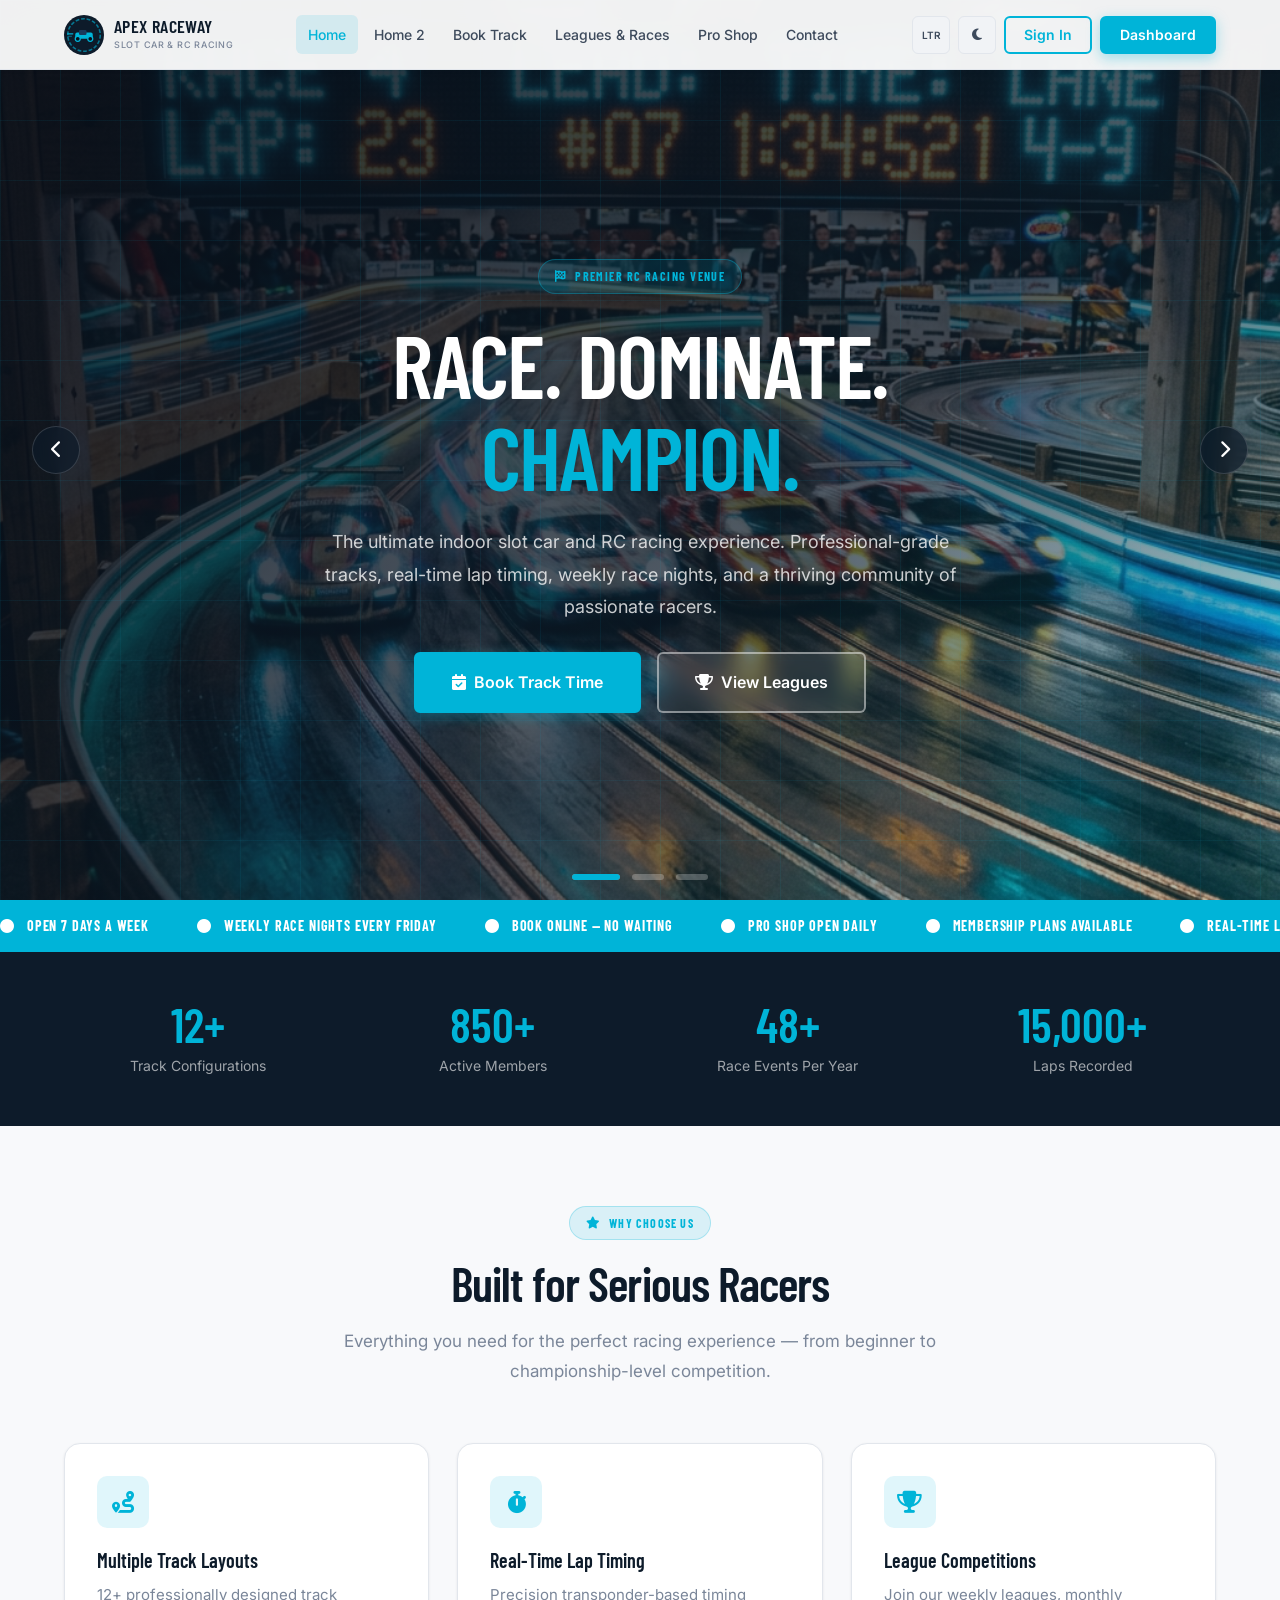
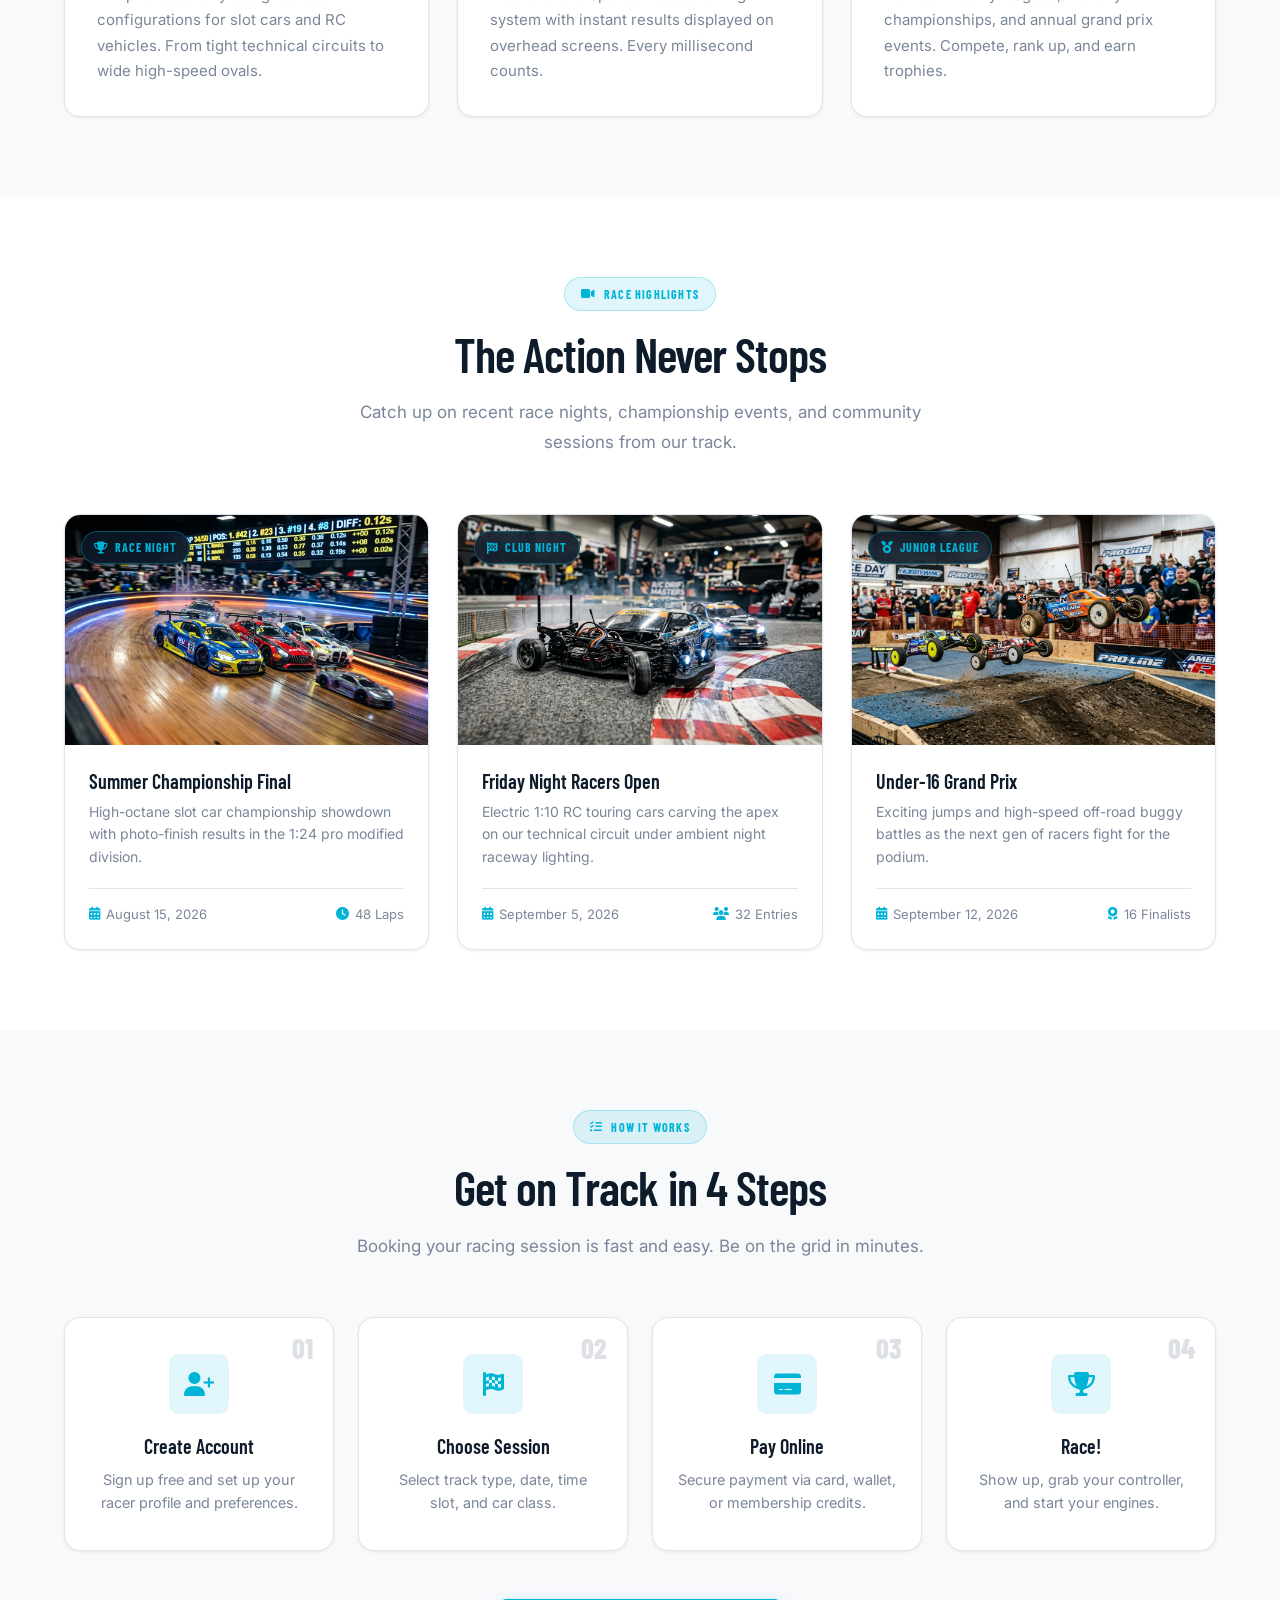
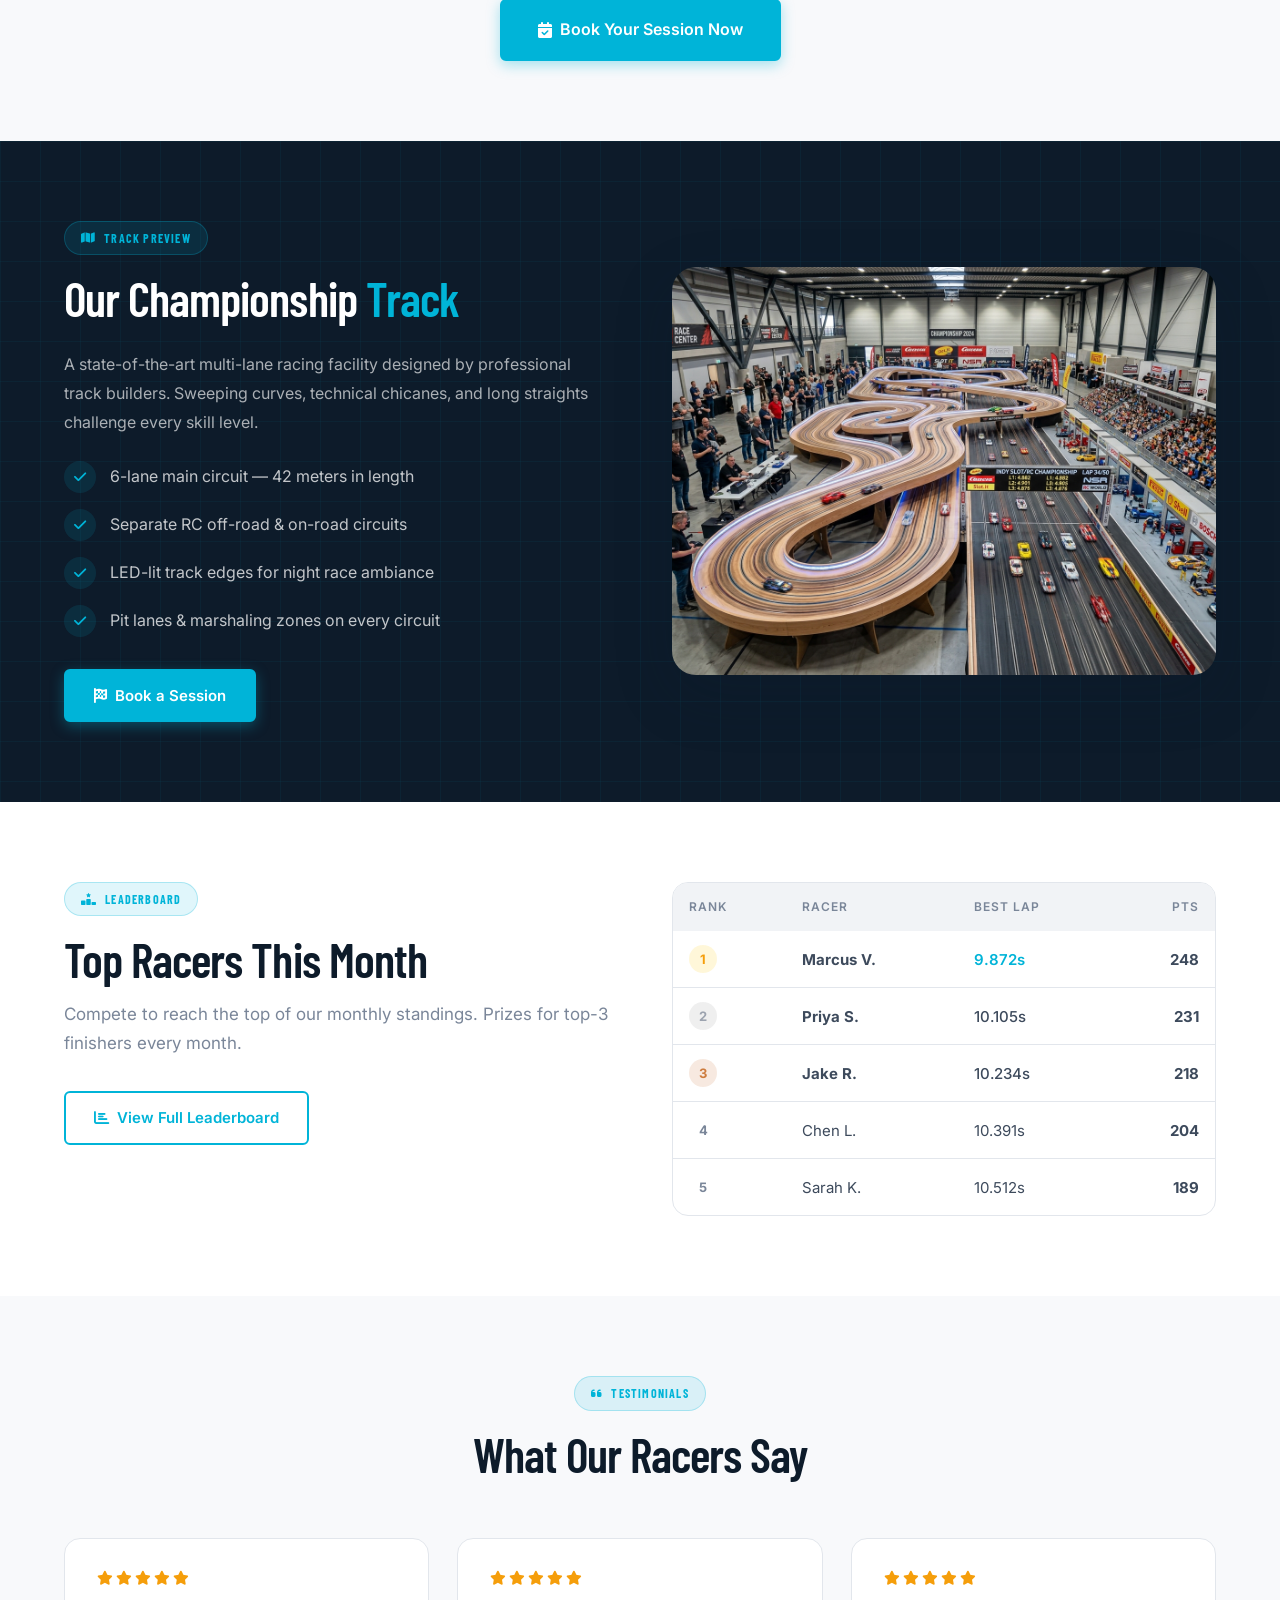
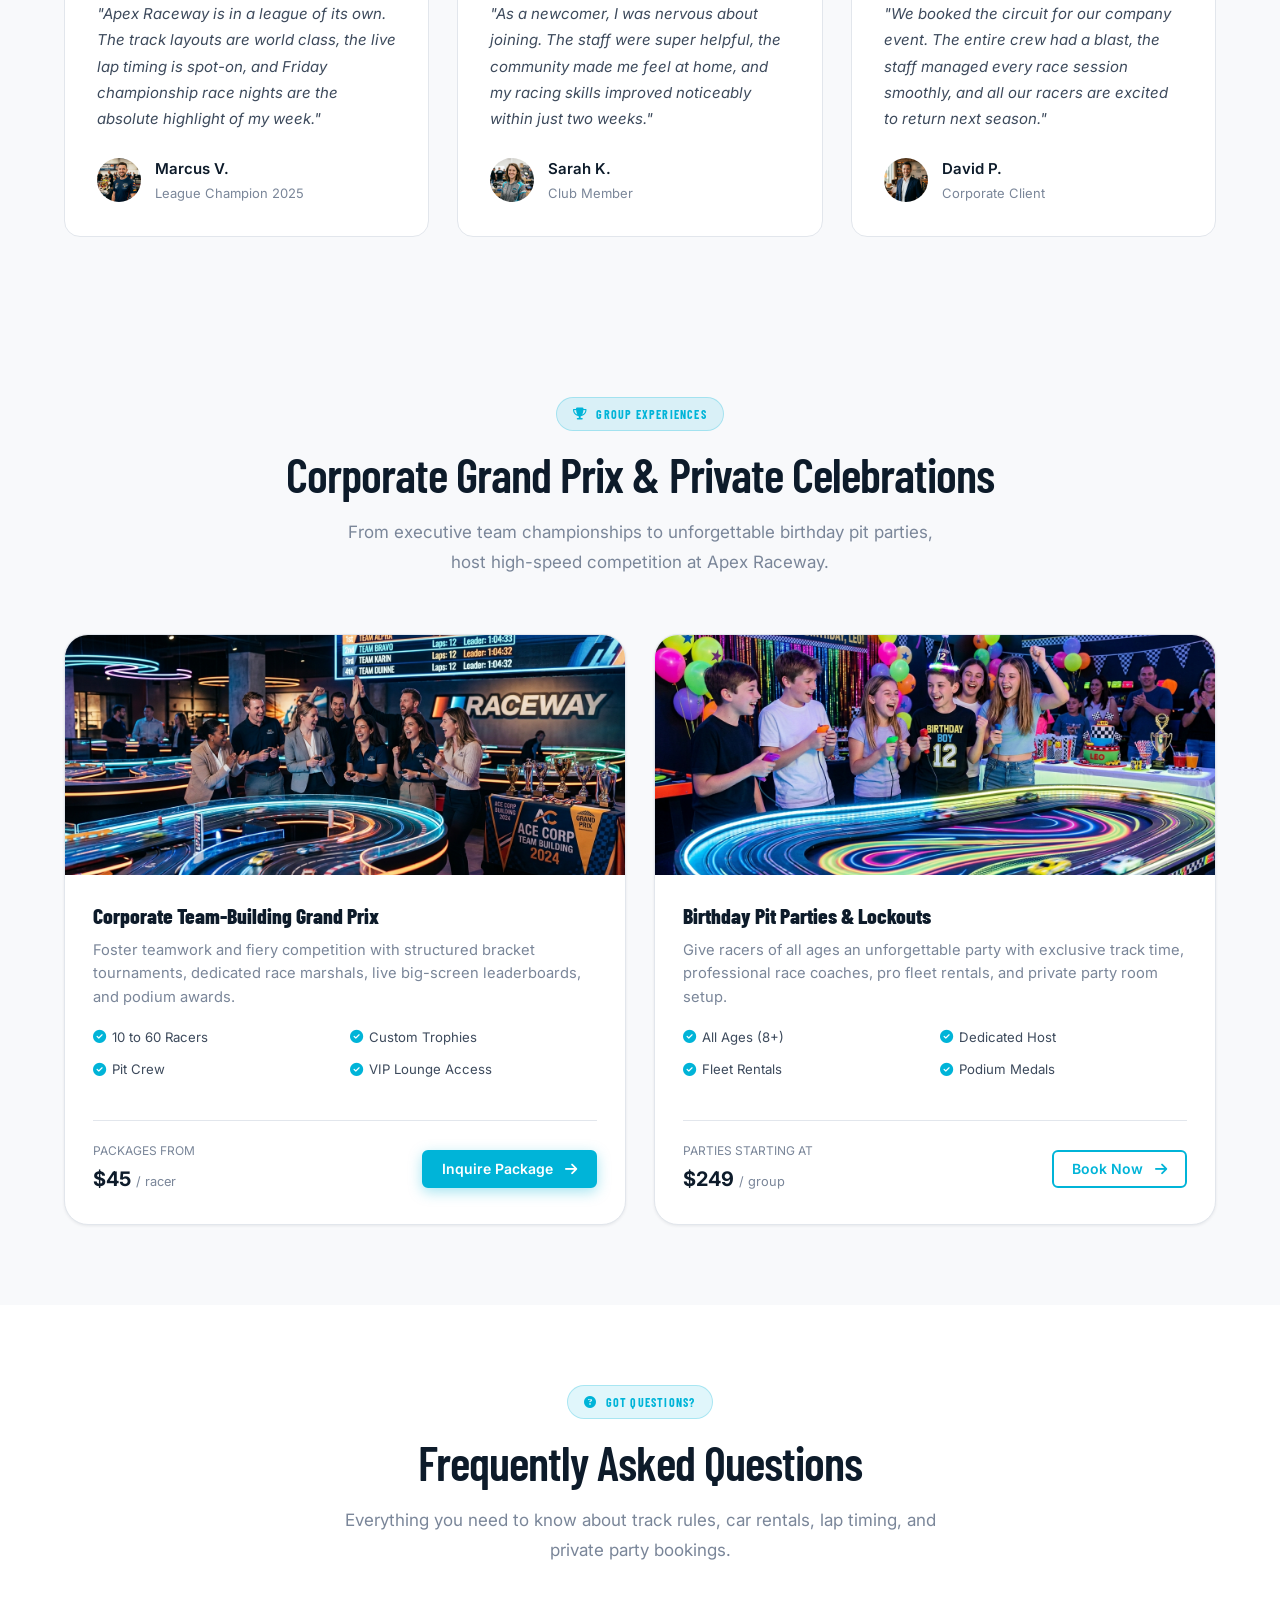
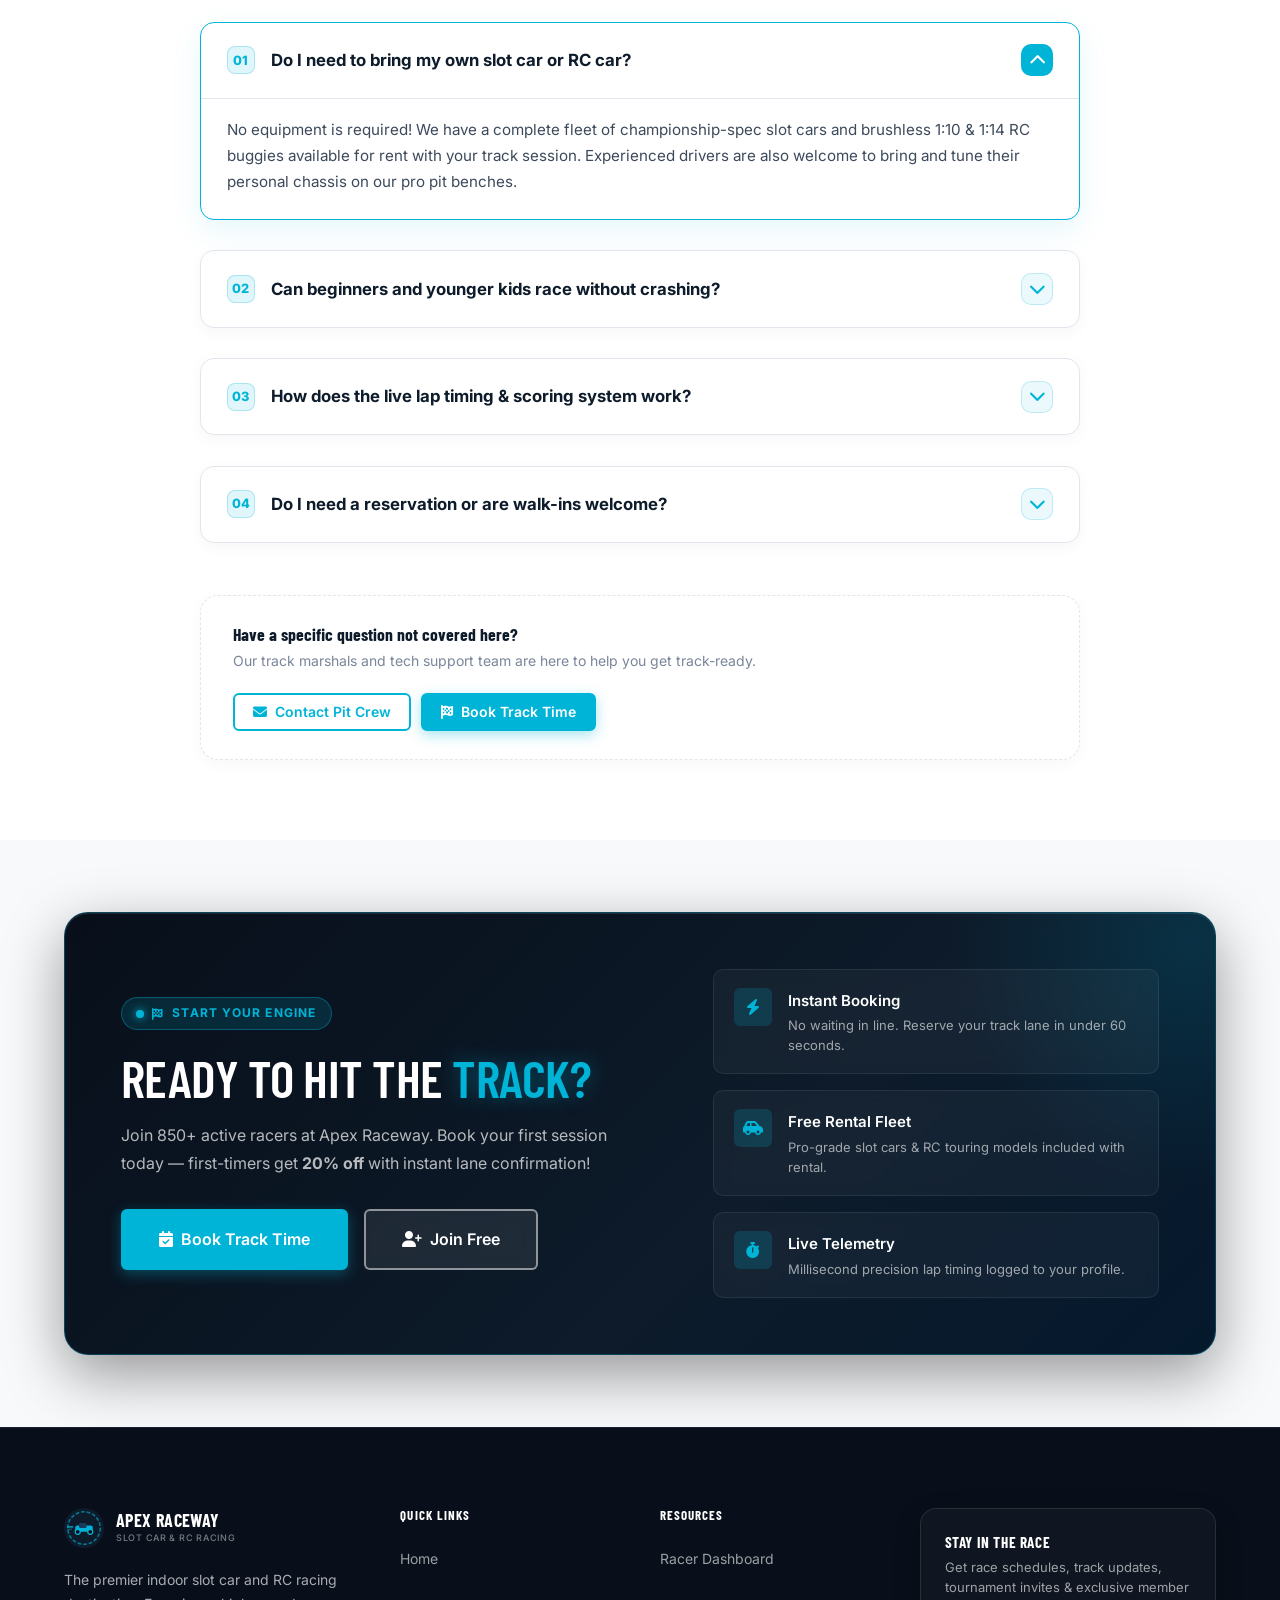
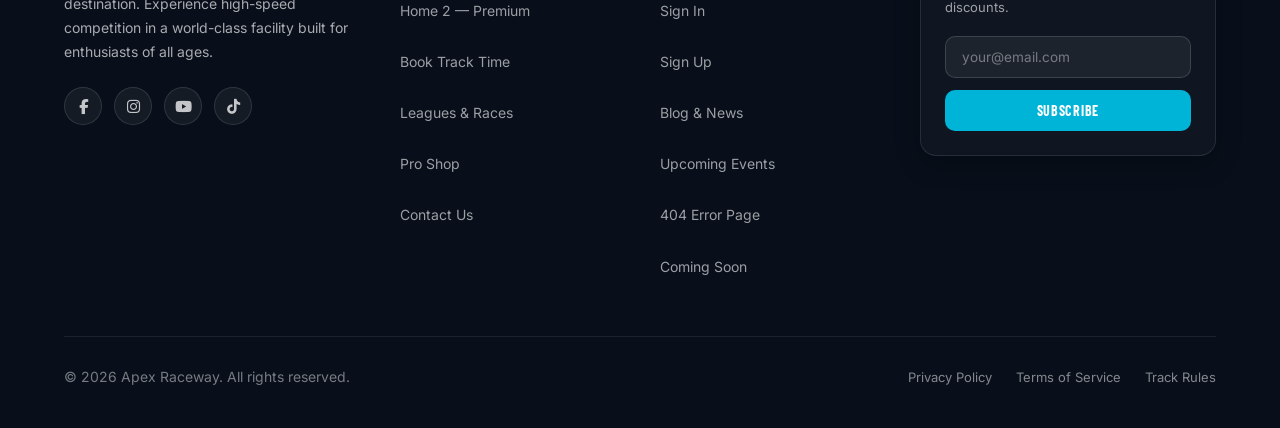
==== commit 0f9d4c1a: "fix: update UI components, logo styling, and dashboard mobile navigation handling" ====
--- a/index.html
+++ b/index.html
@@ -28,7 +28,7 @@
           <p class="hero-desc">The ultimate indoor slot car and RC racing experience. Professional-grade tracks, real-time lap timing, weekly race nights, and a thriving community of passionate racers.</p>
           <div class="hero-actions">
             <a href="book-track.html" class="btn btn-primary btn-lg"><i class="fas fa-calendar-check"></i> Book Track Time</a>
-            <a href="leagues.html" class="btn btn-ghost btn-lg" style="color:#fff;border-color:rgba(255,255,255,0.4);"><i class="fas fa-trophy"></i> View Leagues</a>
+            <a href="leagues.html" class="btn btn-ghost btn-lg"><i class="fas fa-trophy"></i> View Leagues</a>
           </div>
         </div>
       </div>
@@ -46,7 +46,7 @@
           <p class="hero-desc">Push 1:10 scale electric touring cars and drift machines to their absolute limits on technical apex-hugging circuits with computerized millisecond transponder timing.</p>
           <div class="hero-actions">
             <a href="leagues.html" class="btn btn-primary btn-lg"><i class="fas fa-trophy"></i> Join Racing League</a>
-            <a href="pro-shop.html" class="btn btn-ghost btn-lg" style="color:#fff;border-color:rgba(255,255,255,0.4);"><i class="fas fa-store"></i> Explore Pro Shop</a>
+            <a href="pro-shop.html" class="btn btn-ghost btn-lg"><i class="fas fa-store"></i> Explore Pro Shop</a>
           </div>
         </div>
       </div>
@@ -64,7 +64,7 @@
           <p class="hero-desc">From custom chassis tuning to competitive multi-lane endurance battles, gear up with championship-winning parts and master every hairpin turn.</p>
           <div class="hero-actions">
             <a href="book-track.html" class="btn btn-primary btn-lg"><i class="fas fa-calendar-check"></i> Reserve Track Time</a>
-            <a href="dashboard.html" class="btn btn-ghost btn-lg" style="color:#fff;border-color:rgba(255,255,255,0.4);"><i class="fas fa-gauge"></i> Racer Dashboard</a>
+            <a href="dashboard.html" class="btn btn-ghost btn-lg"><i class="fas fa-gauge"></i> Racer Dashboard</a>
           </div>
         </div>
       </div>
--- a/style.css
+++ b/style.css
@@ -236,6 +236,21 @@
     margin-bottom: 0;
     justify-content: center;
 }
+.hero-actions .btn-ghost {
+    color: #ffffff !important;
+    border: 2px solid rgba(255, 255, 255, 0.45) !important;
+    background: rgba(255, 255, 255, 0.08) !important;
+    backdrop-filter: blur(8px);
+    -webkit-backdrop-filter: blur(8px);
+}
+.hero-actions .btn-ghost:hover {
+    background: rgba(0, 180, 216, 0.25) !important;
+    border-color: var(--primary) !important;
+    color: #ffffff !important;
+    box-shadow: 0 0 20px rgba(0, 180, 216, 0.35);
+    transform: translateY(-2px);
+}
+
 
 /* Slider Arrows */
 .hero-slider-arrow {
@@ -328,7 +343,7 @@
 .pricing-card{background:var(--bg-card);border:2px solid var(--border);border-radius:var(--radius-xl);padding:2.5rem 2rem;position:relative;transition:all 250ms;text-align:center;display:flex;flex-direction:column;height:100%;}
 .pricing-card:hover{box-shadow:var(--shadow-xl);transform:translateY(-6px);}
 .pricing-card.popular{border-color:var(--primary);box-shadow:0 0 0 1px var(--primary),var(--shadow-lg);}
-.pricing-badge{position:absolute;top:1.25rem;right:1.25rem;background:var(--primary);color:#fff;padding:.25rem .75rem;border-radius:var(--radius-full);font-size:.6875rem;font-weight:700;text-transform:uppercase;}
+.pricing-badge{position:absolute;top:0;left:50%;transform:translate(-50%,-50%);background:var(--primary);color:#fff;padding:.375rem 1.125rem;border-radius:var(--radius-full);font-family:var(--font-heading);font-size:.75rem;font-weight:700;letter-spacing:.08em;text-transform:uppercase;white-space:nowrap;box-shadow:0 4px 14px rgba(0,180,216,.35);z-index:2;}
 .pricing-title{font-family:var(--font-heading);font-size:1.375rem;font-weight:600;margin-bottom:.5rem;}
 .pricing-price{font-family:var(--font-heading);font-size:clamp(2.5rem,5vw,3.5rem);font-weight:600;color:var(--primary);line-height:1;margin:1.25rem 0;}
 .pricing-price sup{font-size:1.25rem;font-weight:600;vertical-align:super;}
@@ -744,7 +759,8 @@
 .animate-on-scroll.visible{opacity:1;transform:translateY(0);}
 .animate-on-scroll.delay-1{transition-delay:.1s;} .animate-on-scroll.delay-2{transition-delay:.2s;}
 .animate-on-scroll.delay-3{transition-delay:.3s;} .animate-on-scroll.delay-4{transition-delay:.4s;}
-.auth-page #main-nav,.auth-page #main-footer,.auth-page .scroll-to-top-btn{display:none!important;}
+.auth-page #main-nav,.auth-page #main-footer,.auth-page .scroll-to-top-btn,
+.dashboard-page .scroll-to-top-btn, .dashboard-page #scroll-to-top{display:none!important;}
 
 /* --- Auth Pages --- */
 .auth-page{min-height:100vh;display:flex;flex-direction:column;overflow-x:hidden;background:linear-gradient(160deg,#f0f4f8 0%,#e2e8f0 50%,#f8f9fb 100%);}
@@ -758,10 +774,10 @@
 @keyframes fadeInUp{from{opacity:0;transform:translateY(16px);}to{opacity:1;transform:translateY(0);}}
 .auth-card{position:relative;overflow:hidden;width:100%;max-width:440px;margin:0 auto;background:var(--bg-card);border-radius:var(--radius-xl);box-shadow:var(--shadow-xl);border:1px solid var(--border);padding:2.5rem;animation:fadeInUp 0.4s ease;}
 @media(max-width:480px){.auth-card{margin:0 1rem;padding:2rem 1.25rem;}}
-.auth-logo{display:flex;align-items:center;gap:0.75rem;justify-content:center;margin-bottom:1.75rem;text-decoration:none;}
-.auth-logo-text{display:flex;flex-direction:column;line-height:1.15;text-align:left;}
-.auth-logo-text .brand-top{font-family:var(--font-heading);font-weight:600;font-size:1.25rem;color:var(--text-heading);letter-spacing:0.04em;text-transform:uppercase;}
-.auth-logo-text .brand-bottom{font-family:var(--font-heading);font-weight:600;font-size:0.625rem;color:var(--primary);text-transform:uppercase;letter-spacing:0.12em;}
+.auth-logo{display:flex;align-items:center;gap:0.625rem;justify-content:center;margin-bottom:1.75rem;text-decoration:none;}
+.auth-logo .nav-logo-text,.auth-logo-text{display:flex;flex-direction:column;line-height:1.1;text-align:left;}
+.auth-logo .brand-name,.auth-logo-text .brand-top{font-family:var(--font-heading);font-size:1.125rem;font-weight:600;color:var(--text-heading);letter-spacing:.02em;line-height:1.1;text-transform:uppercase;}
+.auth-logo .brand-tagline,.auth-logo-text .brand-bottom{font-size:.5625rem;font-weight:500;color:var(--text-muted);text-transform:uppercase;letter-spacing:.08em;}
 .social-login-grid{display:grid;grid-template-columns:repeat(3,1fr);gap:0.75rem;margin-bottom:1.5rem;}
 .social-btn{display:flex;align-items:center;justify-content:center;padding:0.75rem;border:1.5px solid var(--border);border-radius:var(--radius-md);background:var(--bg-surface);color:var(--text-heading);cursor:pointer;transition:all 150ms;font-size:1.125rem;}
 .social-btn:hover{border-color:var(--primary);background:var(--primary-light);color:var(--primary);}
@@ -821,13 +837,13 @@
 /* Uniform Inner Page Hero Section (All pages except Home 1 & Home 2) */
 .page-hero{position:relative;min-height:380px;display:flex;align-items:center;justify-content:center;padding-top:calc(var(--nav-h) + 2rem);padding-bottom:3.5rem;background:var(--secondary);overflow:hidden;text-align:center;width:100%;}
 html.dark .page-hero{background:#040a14;}
-.page-hero-img{position:absolute;inset:0;width:100%;height:100%;object-fit:cover;opacity:.88;z-index:0;filter:contrast(1.08) brightness(0.92) saturate(1.12);}
-.page-hero-overlay{position:absolute;inset:0;background:radial-gradient(ellipse at center, rgba(8,15,26,.25) 0%, rgba(8,15,26,.65) 100%), linear-gradient(180deg, rgba(8,15,26,.45) 0%, rgba(8,15,26,.25) 50%, rgba(8,15,26,.8) 100%);z-index:1;pointer-events:none;}
+.page-hero-img{position:absolute;inset:0;width:100%;height:100%;object-fit:cover;opacity:.78;z-index:0;filter:contrast(1.05) brightness(0.85) saturate(1.1);}
+.page-hero-overlay{position:absolute;inset:0;background:radial-gradient(ellipse at center, rgba(8,15,26,.6) 0%, rgba(8,15,26,.88) 100%), linear-gradient(180deg, rgba(8,15,26,.65) 0%, rgba(8,15,26,.45) 50%, rgba(8,15,26,.92) 100%);z-index:1;pointer-events:none;}
 .page-hero::before{display:none;}
 .page-hero .container{position:relative;z-index:2;}
-.page-hero-content{position:relative;z-index:2;text-align:center;max-width:720px;margin-inline:auto;}
-.page-hero-title{font-family:var(--font-heading);font-size:clamp(2.25rem,5vw,3.75rem);font-weight:600;color:#fff;margin-bottom:1rem;text-transform:uppercase;letter-spacing:-.01em;line-height:1.1;text-shadow:0 2px 12px rgba(0,0,0,.6);}
-.page-hero-sub{font-size:1.0625rem;color:rgba(255,255,255,.92);max-width:580px;margin-inline:auto;font-weight:400;line-height:1.75;text-shadow:0 1px 8px rgba(0,0,0,.7);}
+.page-hero-content{position:relative;z-index:2;text-align:center;max-width:760px;margin-inline:auto;}
+.page-hero-title{font-family:var(--font-heading);font-size:clamp(2.25rem,5vw,3.75rem);font-weight:600;color:#fff;margin-bottom:1rem;text-transform:uppercase;letter-spacing:-.01em;line-height:1.1;text-shadow:0 3px 16px rgba(0,0,0,.85);}
+.page-hero-sub{font-size:1.0625rem;color:#ffffff;max-width:620px;margin-inline:auto;font-weight:450;line-height:1.75;text-shadow:0 2px 12px rgba(0,0,0,.9);}
 
 .contact-info-item{display:flex;align-items:flex-start;gap:1rem;padding:1.25rem;border-radius:var(--radius-md);background:var(--bg-card);border:1px solid var(--border);transition:all 150ms;}
 .contact-info-item:hover{border-color:var(--primary);}
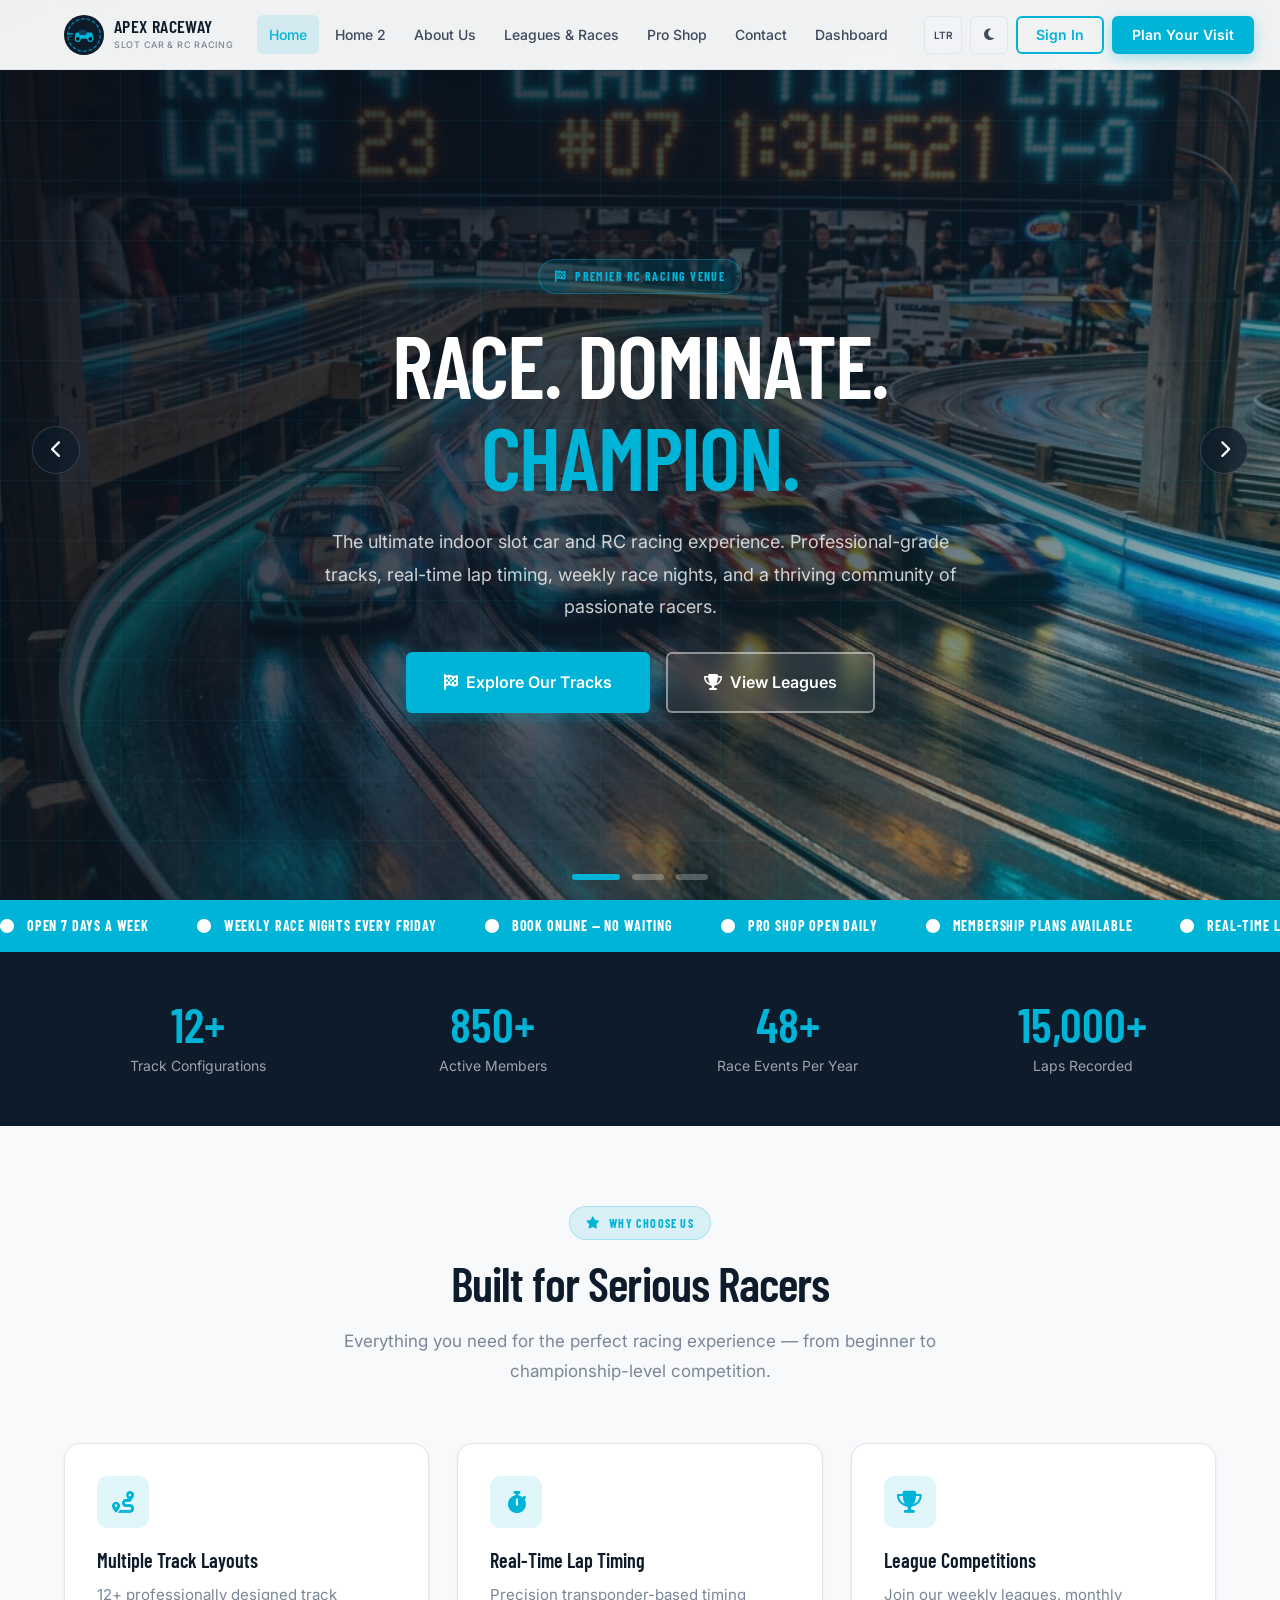
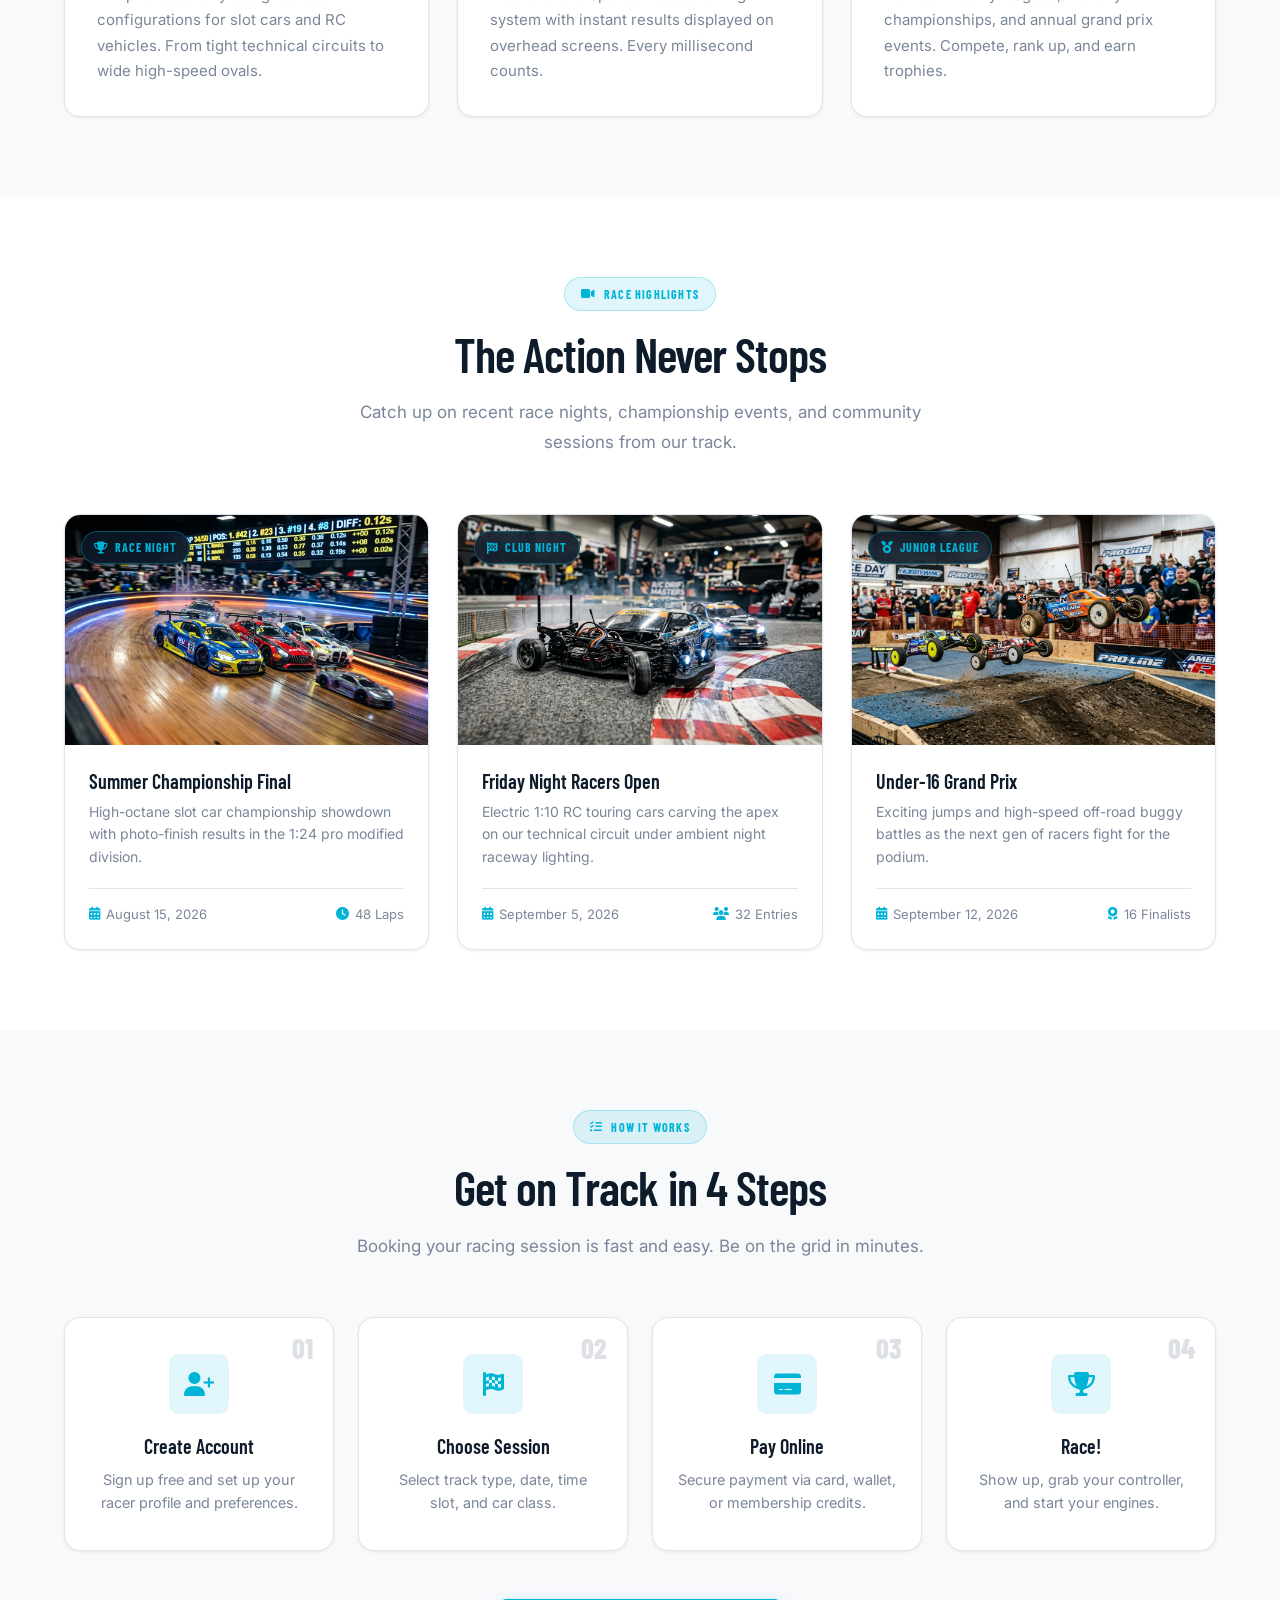
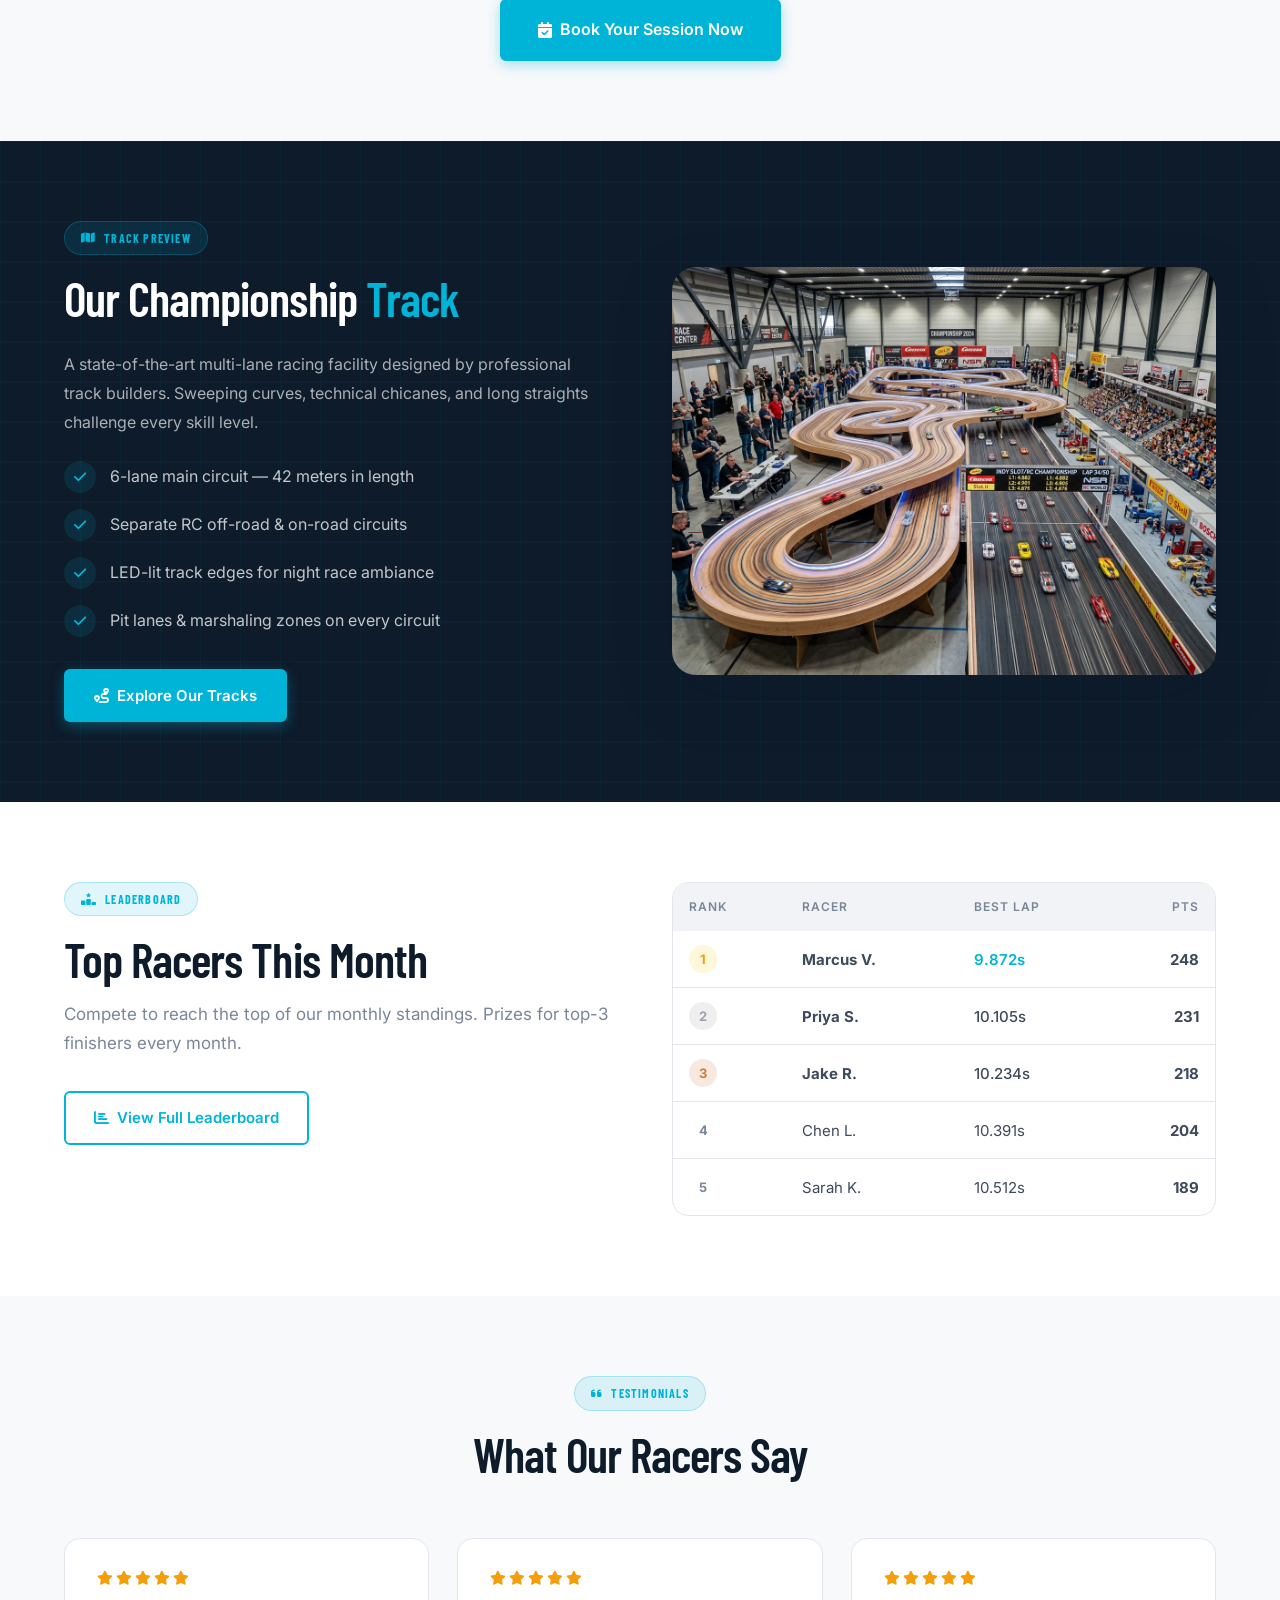
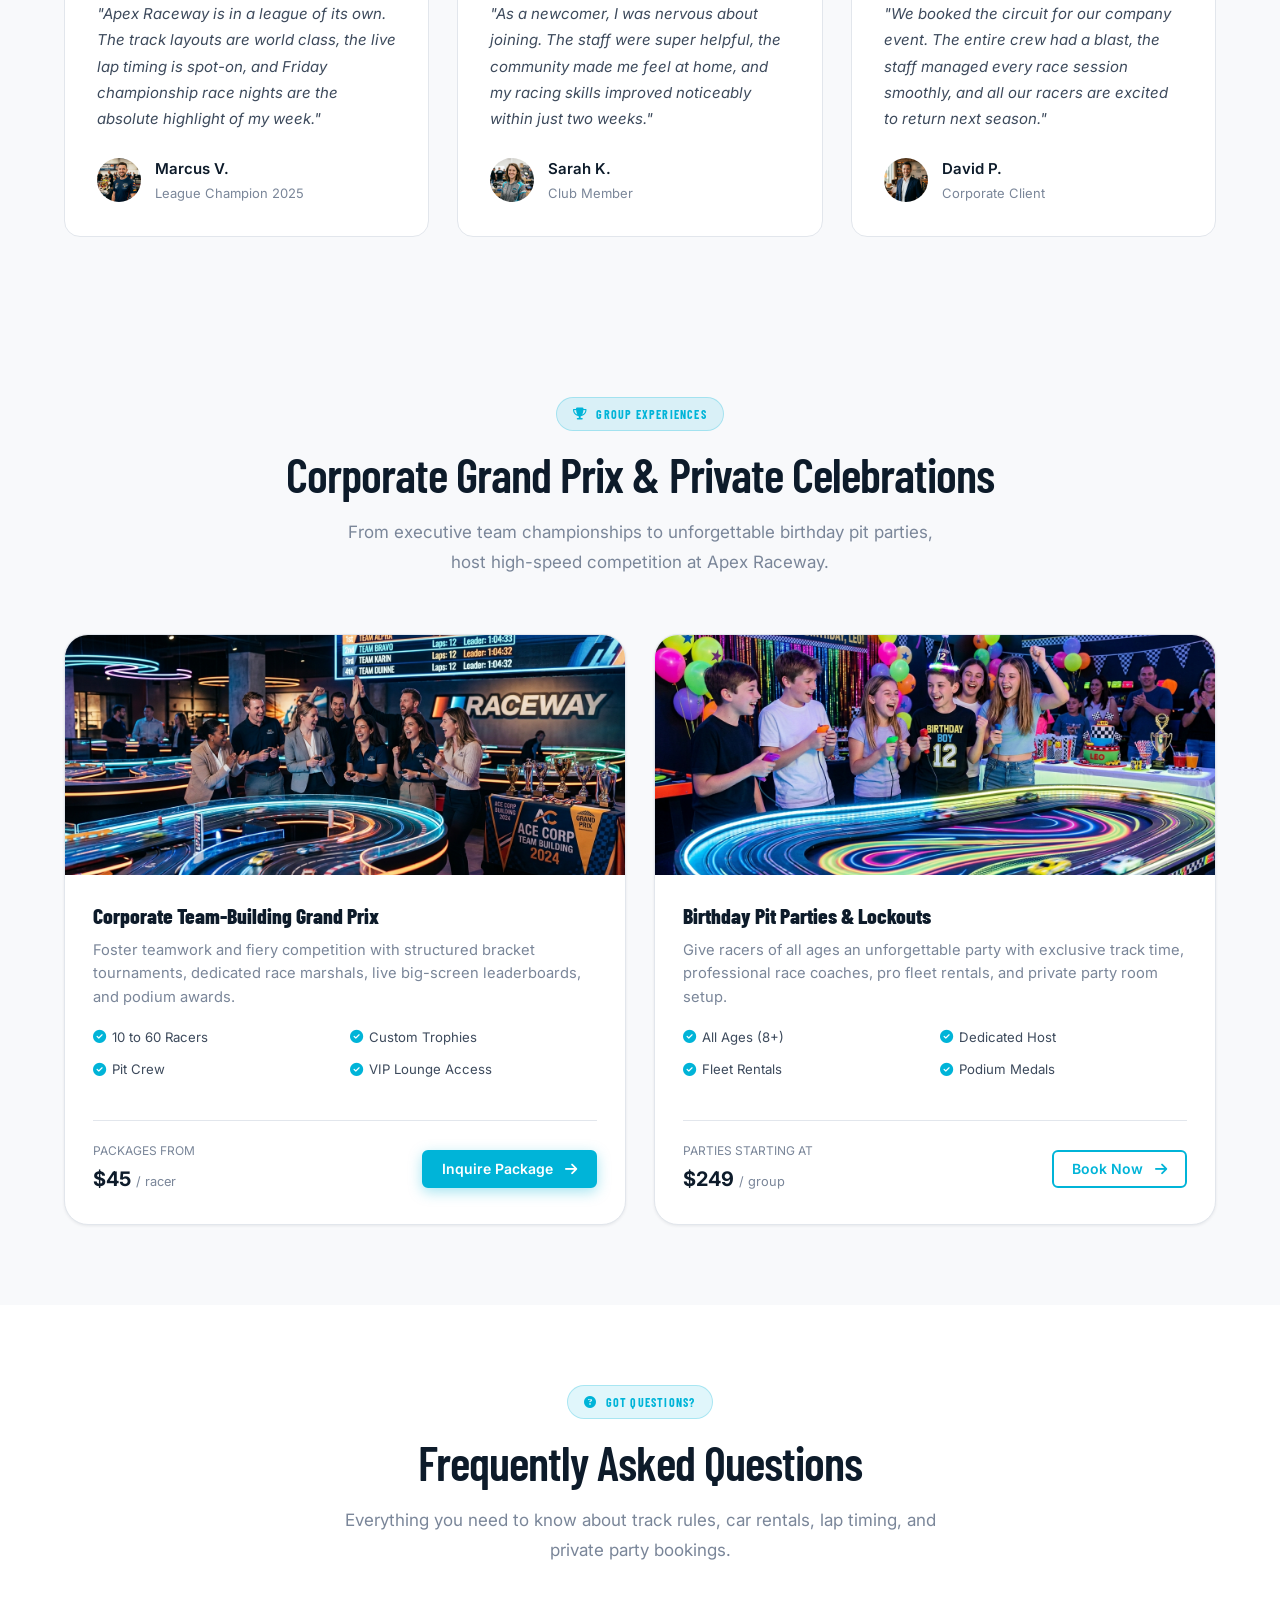
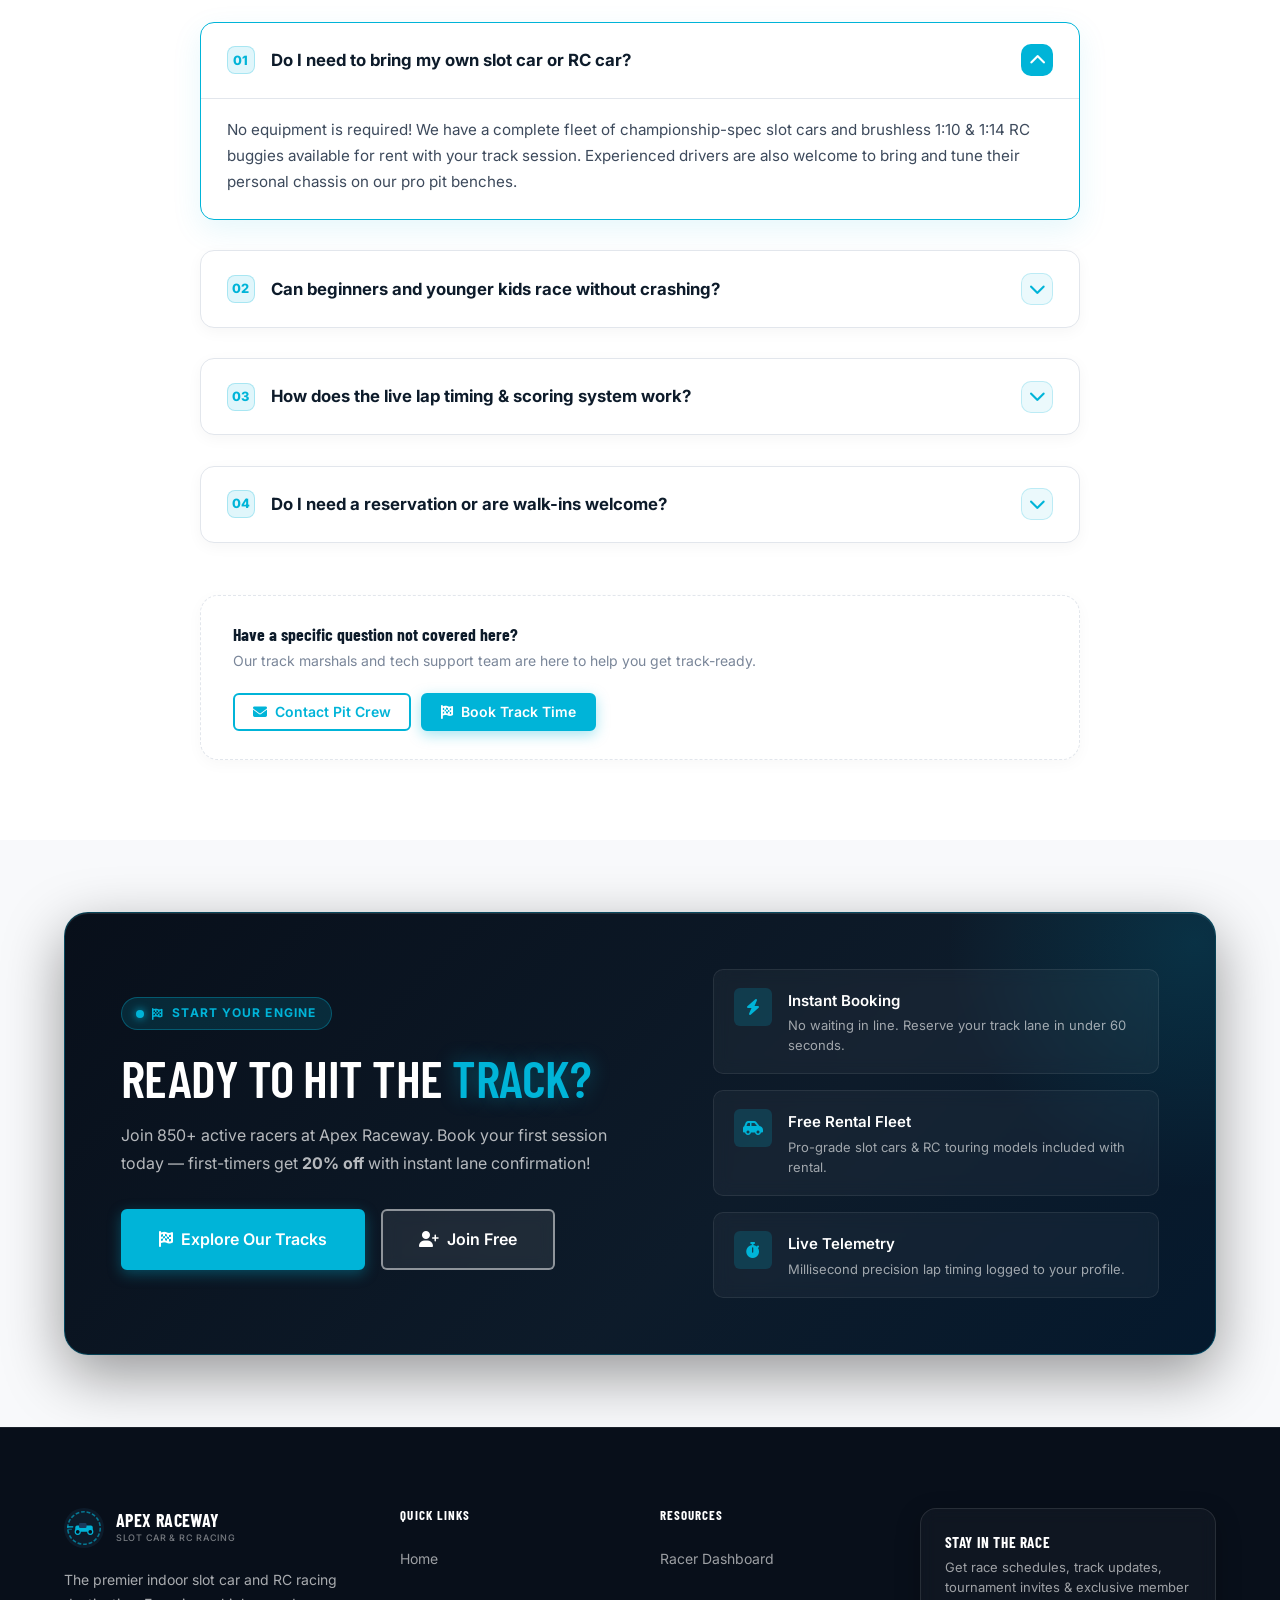
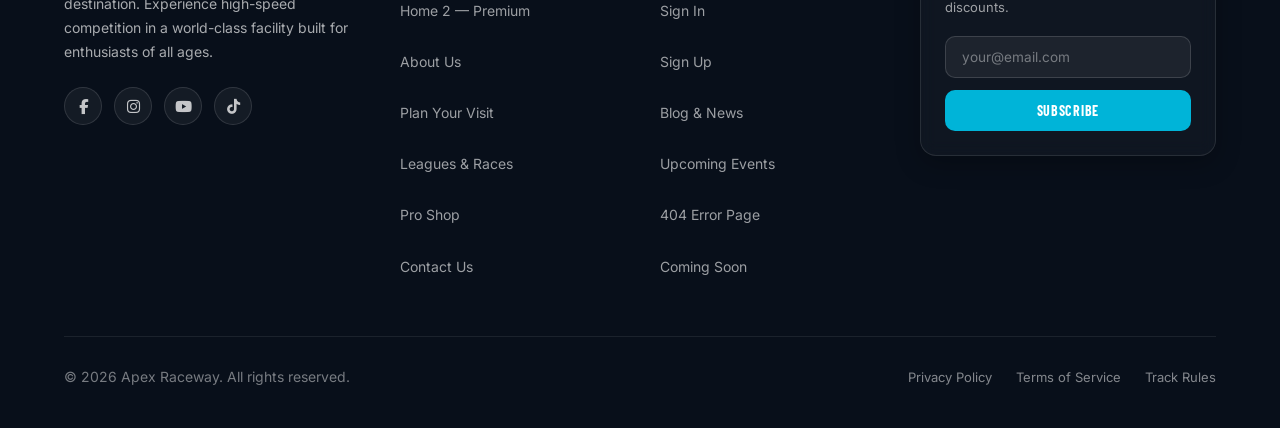
==== commit fb61c70d: "feat: add about page and related assets for raceway information" ====
--- a/index.html
+++ b/index.html
@@ -27,7 +27,7 @@
           <h1 class="hero-title">Race. Dominate.<span>Champion.</span></h1>
           <p class="hero-desc">The ultimate indoor slot car and RC racing experience. Professional-grade tracks, real-time lap timing, weekly race nights, and a thriving community of passionate racers.</p>
           <div class="hero-actions">
-            <a href="book-track.html" class="btn btn-primary btn-lg"><i class="fas fa-calendar-check"></i> Book Track Time</a>
+            <a href="book-track.html" class="btn btn-primary btn-lg"><i class="fas fa-flag-checkered"></i> Explore Our Tracks</a>
             <a href="leagues.html" class="btn btn-ghost btn-lg"><i class="fas fa-trophy"></i> View Leagues</a>
           </div>
         </div>
@@ -285,7 +285,7 @@
             <span style="color:rgba(255,255,255,.75);font-weight:400;">Pit lanes & marshaling zones on every circuit</span>
           </div>
         </div>
-        <a href="book-track.html" class="btn btn-primary"><i class="fas fa-flag-checkered"></i> Book a Session</a>
+        <a href="book-track.html" class="btn btn-primary"><i class="fas fa-route"></i> Explore Our Tracks</a>
       </div>
       <div class="split-img animate-on-scroll delay-2">
         <img src="assets/track_layout_preview.jpg" alt="Slot Car Track Layout" style="width:100%;height:100%;object-fit:cover;">
@@ -548,7 +548,7 @@
             Join 850+ active racers at Apex Raceway. Book your first session today — first-timers get <strong>20% off</strong> with instant lane confirmation!
           </p>
           <div class="cta-speed-actions">
-            <a href="book-track.html" class="btn btn-primary btn-lg"><i class="fas fa-calendar-check"></i> Book Track Time</a>
+            <a href="book-track.html" class="btn btn-primary btn-lg"><i class="fas fa-flag-checkered"></i> Explore Our Tracks</a>
             <a href="signup.html" class="btn btn-ghost btn-ghost-light btn-lg"><i class="fas fa-user-plus"></i> Join Free</a>
           </div>
         </div>
--- a/style.css
+++ b/style.css
@@ -1,2783 +1,2818 @@
-/* ============================================================
-   APEX RACEWAY — SLOT CAR & RC RACING TRACK
-   Primary: #00B4D8 | Secondary: #0D1B2A
-   ============================================================ */
-@import url("https://fonts.googleapis.com/css2?family=Barlow+Condensed:wght@400;500;600;700;800;900&family=Inter:wght@300;400;450;500;600;700&display=swap");
-
-:root {
-    --primary:#00B4D8; --primary-dark:#0077B6; --primary-light:rgba(0,180,216,0.12);
-    --secondary:#0D1B2A; --secondary-light:#1a3a5c;
-    --success:#22c55e; --warning:#f59e0b; --error:#ef4444; --info:#3b82f6;
-    --bg-body:#ffffff; --bg-surface:#f8f9fb; --bg-card:#ffffff; --bg-muted:#f1f3f6;
-    --border:#e2e6ec; --border-strong:#c8cdd6;
-    --text-heading:#0D1B2A; --text-body:#3d4a5c; --text-muted:#7a8699; --text-light:#9fa8b8;
-    --shadow-sm:0 1px 3px rgba(13,27,42,0.08); --shadow-md:0 4px 16px rgba(13,27,42,0.10);
-    --shadow-lg:0 8px 32px rgba(13,27,42,0.14); --shadow-xl:0 20px 60px rgba(13,27,42,0.18);
-    --font-heading:"Barlow Condensed","Inter",sans-serif; --font-body:"Inter",sans-serif;
-    --radius-sm:6px; --radius-md:10px; --radius-lg:16px; --radius-xl:24px; --radius-full:9999px;
-    --nav-h:70px; --container:1200px;
-    --ease:cubic-bezier(0.4,0,0.2,1); --ease-out:cubic-bezier(0,0,0.2,1);
-    --t-fast:150ms; --t-base:250ms; --t-slow:400ms;
-}
-html.dark {
-    --bg-body:#080f1a; --bg-surface:#0d1a2e; --bg-card:#101f35; --bg-muted:#152540;
-    --border:#1e3050; --border-strong:#2a4060;
-    --text-heading:#f0f4ff; --text-body:#b0bdd4; --text-muted:#6e83a0; --text-light:#4a5f7a;
-    --shadow-sm:0 1px 3px rgba(0,0,0,0.3); --shadow-md:0 4px 16px rgba(0,0,0,0.4);
-    --shadow-lg:0 8px 32px rgba(0,0,0,0.5); --shadow-xl:0 20px 60px rgba(0,0,0,0.6);
-}
-
-*,*::before,*::after{box-sizing:border-box;margin:0;padding:0;}
-html{scroll-behavior:smooth;font-size:16px;}
-body{font-family:var(--font-body);background:var(--bg-body);color:var(--text-body);line-height:1.7;font-weight:400;transition:background 250ms,color 250ms;overflow-x:hidden;}
-img{max-width:100%;height:auto;display:block;}
-a{text-decoration:none;color:inherit;}
-button{cursor:pointer;border:none;background:none;font-family:var(--font-body);}
-ul{list-style:none;}
-input,textarea,select{font-family:var(--font-body);}
-h1,h2,h3,h4,h5,h6{font-family:var(--font-heading);font-weight:600;color:var(--text-heading);line-height:1.2;}
-p{font-family:var(--font-body);font-weight:400;line-height:1.7;}
-.container{max-width:var(--container);margin-inline:auto;padding-inline:1.5rem;}
-.section{padding-block:5rem;}.section-sm{padding-block:3rem;}.section-lg{padding-block:7rem;}
-.section-badge{display:inline-flex;align-items:center;gap:.5rem;background:var(--primary-light);color:var(--primary);border:1px solid rgba(0,180,216,.25);padding:.375rem 1rem;border-radius:var(--radius-full);font-family:var(--font-heading);font-size:.75rem;font-weight:700;letter-spacing:.1em;text-transform:uppercase;margin-bottom:1rem;}
-.section-title{font-size:clamp(2rem,4vw,3rem);font-weight:600;color:var(--text-heading);line-height:1.15;letter-spacing:-.02em;}
-.section-sub{font-size:1.0625rem;color:var(--text-muted);max-width:600px;margin-inline:auto;line-height:1.75;font-weight:400;}
-.text-primary{color:var(--primary);}.text-muted{color:var(--text-muted);}.text-center{text-align:center;}
-.section-header{text-align:center;margin-bottom:3.5rem;}
-.section-header .section-title{margin-bottom:1rem;}
-.btn{display:inline-flex;align-items:center;justify-content:center;gap:.5rem;padding:.75rem 1.75rem;border-radius:var(--radius-sm);font-family:var(--font-body);font-size:.9375rem;font-weight:600;transition:all 250ms;cursor:pointer;border:2px solid transparent;white-space:nowrap;text-decoration:none;position:relative;overflow:hidden;}
-.btn-primary{background:var(--primary);color:#fff;border-color:var(--primary);box-shadow:0 4px 14px rgba(0,180,216,.35);}
-.btn-primary:hover{background:var(--primary-dark);border-color:var(--primary-dark);transform:translateY(-1px);}
-.btn-outline{background:transparent;color:var(--primary);border-color:var(--primary);}
-.btn-outline:hover{background:var(--primary);color:#fff;transform:translateY(-1px);}
-.btn-ghost{background:transparent;color:var(--text-heading);border-color:var(--border-strong);}
-.btn-ghost:hover{background:var(--bg-muted);border-color:var(--primary);color:var(--primary);}
-.btn-sm{height:38px;padding:0 1.125rem;font-size:.875rem;line-height:1;}.btn-lg{padding:.9375rem 2.25rem;font-size:1rem;}
-.btn-full{width:100%;}
-
-.navbar{position:fixed;top:0;left:0;right:0;z-index:1000;height:var(--nav-h);background:rgba(255,255,255,.94);backdrop-filter:blur(18px);-webkit-backdrop-filter:blur(18px);border-bottom:1px solid var(--border);box-shadow:var(--shadow-sm);transition:background 250ms,box-shadow 250ms,border-color 250ms;}
-html.dark .navbar{background:rgba(8,15,26,.94);border-bottom:1px solid rgba(255,255,255,.08);}
-.navbar.scrolled{background:rgba(255,255,255,.98);backdrop-filter:blur(20px);box-shadow:var(--shadow-md);}
-html.dark .navbar.scrolled{background:rgba(8,15,26,.98);border-bottom-color:rgba(255,255,255,.12);}
-.nav-inner{max-width:var(--container);margin-inline:auto;padding-inline:1.5rem;height:100%;display:flex;align-items:center;justify-content:space-between;gap:1.5rem;}
-.nav-logo{display:flex;align-items:center;gap:.625rem;text-decoration:none;flex-shrink:0;}
-.nav-logo-img{width:40px;height:40px;object-fit:contain;border-radius:var(--radius-sm);}
-.nav-logo-text{display:flex;flex-direction:column;}
-.brand-name{font-family:var(--font-heading);font-size:1.125rem;font-weight:600;color:var(--text-heading);letter-spacing:.02em;line-height:1.1;text-transform:uppercase;}
-.brand-tagline{font-size:.5625rem;font-weight:500;color:var(--text-muted);text-transform:uppercase;letter-spacing:.08em;}
-.nav-links{display:flex;align-items:center;gap:.25rem;flex:1;justify-content:center;}
-.nav-link{font-size:.875rem;font-weight:500;color:var(--text-body);padding:.5rem .75rem;border-radius:var(--radius-sm);transition:color 150ms,background 150ms;white-space:nowrap;}
-.nav-link:hover,.nav-link.active{color:var(--primary);background:var(--primary-light);}
-.nav-actions{display:flex;align-items:center;gap:.5rem;flex-shrink:0;margin-left:auto;}
-[dir="rtl"] .nav-actions{margin-left:0;margin-right:auto;}
-.nav-icon-btn{width:38px;height:38px;border-radius:var(--radius-sm);background:var(--bg-muted);border:1px solid var(--border);color:var(--text-body);display:flex;align-items:center;justify-content:center;transition:all 150ms;flex-shrink:0;}
-.nav-icon-btn:hover{background:var(--primary-light);color:var(--primary);border-color:var(--primary);}
-
-/* Mobile Navigation Hamburger & Breakpoints (Referenced from Hobby Project) */
-.mobile-menu-btn{display:none;width:38px;height:38px;align-items:center;justify-content:center;border-radius:var(--radius-sm);background:var(--bg-muted);border:1px solid var(--border);color:var(--text-heading);cursor:pointer;transition:all 150ms;font-size:1.125rem;flex-shrink:0;}
-.mobile-menu-btn:hover{background:var(--primary-light);color:var(--primary);border-color:var(--primary);}
-.mobile-backdrop{display:none;position:fixed;inset:0;top:var(--nav-h);background:rgba(0,0,0,.65);backdrop-filter:blur(6px);-webkit-backdrop-filter:blur(6px);z-index:990;}
-.mobile-backdrop.open{display:block;}
-@keyframes fadeInDown{from{opacity:0;transform:translateY(-8px);}to{opacity:1;transform:translateY(0);}}
-.mobile-menu{display:none;position:absolute;top:100%;left:0;right:0;background:var(--bg-card);border-bottom:1px solid var(--border);box-shadow:var(--shadow-xl);z-index:995;padding:1.25rem 1.5rem;}
-.mobile-menu.open{display:block;animation:fadeInDown .25s cubic-bezier(.16,1,.3,1);}
-.mobile-menu .mob-link{display:block;padding:.75rem 1rem;border-radius:var(--radius-md);font-family:var(--font-heading);font-weight:600;font-size:.95rem;color:var(--text-heading);transition:all 150ms;text-decoration:none;}
-.mobile-menu .mob-link:hover,.mobile-menu .mob-link.active{background:var(--primary-light);color:var(--primary);padding-left:1.25rem;}
-.mobile-menu .mob-actions{margin-top:1rem;padding-top:1rem;border-top:1px solid var(--border);display:flex;flex-direction:column;gap:.625rem;}
-.mobile-menu .mob-toggles{display:flex;align-items:center;justify-content:center;gap:.75rem;margin-top:.875rem;padding-top:.25rem;}
-.mobile-menu .mob-toggles .nav-icon-btn{display:flex !important;}
-
-@media (max-width: 1024px) {
-    .nav-links { display: none !important; }
-    .nav-actions .nav-icon-btn { display: none !important; }
-    .nav-actions .btn { display: none !important; }
-    .mobile-menu-btn { display: flex !important; }
-}
-/* --- Hero Slider --- */
-.hero, .hero-slider {
-    position: relative;
-    min-height: 100vh;
-    display: flex;
-    align-items: center;
-    overflow: hidden;
-    background: var(--secondary);
-}
-.hero-slides-wrapper {
-    position: relative;
-    width: 100%;
-    min-height: 100vh;
-    display: flex;
-}
-.hero-slide {
-    position: absolute;
-    inset: 0;
-    width: 100%;
-    height: 100%;
-    opacity: 0;
-    visibility: hidden;
-    transition: opacity 800ms ease, transform 1200ms ease, visibility 800ms ease;
-    transform: scale(1.03);
-    display: flex;
-    align-items: center;
-    z-index: 1;
-}
-.hero-slide.active {
-    opacity: 1;
-    visibility: visible;
-    transform: scale(1);
-    z-index: 2;
-}
-.hero-bg {
-    position: absolute;
-    inset: 0;
-    width: 100%;
-    height: 100%;
-    object-fit: cover;
-    transition: transform 5500ms ease-out;
-}
-.hero-slide.active .hero-bg {
-    transform: scale(1.06);
-}
-.hero-overlay {
-    position: absolute;
-    inset: 0;
-    background: linear-gradient(135deg, rgba(8, 15, 26, 0.90) 0%, rgba(13, 27, 42, 0.72) 60%, rgba(0, 180, 216, 0.20) 100%);
-    z-index: 1;
-}
-.hero-grid-pattern {
-    position: absolute;
-    inset: 0;
-    background-image: linear-gradient(rgba(0, 180, 216, 0.07) 1px, transparent 1px), linear-gradient(90deg, rgba(0, 180, 216, 0.07) 1px, transparent 1px);
-    background-size: 60px 60px;
-    z-index: 1;
-}
-.hero-content {
-    position: relative;
-    z-index: 2;
-    max-width: var(--container);
-    margin-inline: auto;
-    padding-inline: 1.5rem;
-    padding-top: var(--nav-h);
-    width: 100%;
-    text-align: center;
-    display: flex;
-    justify-content: center;
-}
-.hero-inner {
-    max-width: 820px;
-    margin-inline: auto;
-    text-align: center;
-    display: flex;
-    flex-direction: column;
-    align-items: center;
-    padding-top: calc(var(--nav-h) + 1.25rem);
-    padding-bottom: 5.5rem;
-}
-.hero-slide .hero-inner > * {
-    opacity: 0;
-    transform: translateY(24px);
-    transition: opacity 600ms cubic-bezier(0.16, 1, 0.3, 1), transform 600ms cubic-bezier(0.16, 1, 0.3, 1);
-}
-.hero-slide.active .hero-inner > * {
-    opacity: 1;
-    transform: translateY(0);
-}
-.hero-slide.active .hero-inner .hero-eyebrow { transition-delay: 200ms; }
-.hero-slide.active .hero-inner .hero-title { transition-delay: 350ms; }
-.hero-slide.active .hero-inner .hero-desc { transition-delay: 500ms; }
-.hero-slide.active .hero-inner .hero-actions { transition-delay: 650ms; }
-
-.hero-eyebrow {
-    display: inline-flex;
-    align-items: center;
-    gap: 0.5rem;
-    background: var(--primary-light);
-    color: var(--primary);
-    border: 1px solid rgba(0, 180, 216, 0.35);
-    padding: 0.375rem 1rem;
-    border-radius: var(--radius-full);
-    font-family: var(--font-heading);
-    font-size: 0.75rem;
-    font-weight: 700;
-    letter-spacing: 0.12em;
-    text-transform: uppercase;
-    margin-bottom: 1.5rem;
-    margin-inline: auto;
-}
-.hero-title {
-    font-family: var(--font-heading);
-    font-size: clamp(3rem, 7vw, 5.5rem);
-    font-weight: 600;
-    color: #fff;
-    line-height: 1.05;
-    letter-spacing: -0.02em;
-    margin-bottom: 1.5rem;
-    text-transform: uppercase;
-    text-align: center;
-}
-.hero-title span {
-    color: var(--primary);
-    display: block;
-}
-.hero-desc {
-    font-size: clamp(1rem, 1.8vw, 1.125rem);
-    color: rgba(255, 255, 255, 0.78);
-    max-width: 640px;
-    line-height: 1.8;
-    margin-bottom: 1.75rem;
-    font-weight: 400;
-    margin-inline: auto;
-    text-align: center;
-}
-.hero-actions {
-    display: flex;
-    flex-wrap: wrap;
-    gap: 1rem;
-    margin-bottom: 0;
-    justify-content: center;
-}
-.hero-actions .btn-ghost {
-    color: #ffffff !important;
-    border: 2px solid rgba(255, 255, 255, 0.45) !important;
-    background: rgba(255, 255, 255, 0.08) !important;
-    backdrop-filter: blur(8px);
-    -webkit-backdrop-filter: blur(8px);
-}
-.hero-actions .btn-ghost:hover {
-    background: rgba(0, 180, 216, 0.25) !important;
-    border-color: var(--primary) !important;
-    color: #ffffff !important;
-    box-shadow: 0 0 20px rgba(0, 180, 216, 0.35);
-    transform: translateY(-2px);
-}
-
-
-/* Slider Arrows */
-.hero-slider-arrow {
-    position: absolute;
-    top: 50%;
-    transform: translateY(-50%);
-    width: 48px;
-    height: 48px;
-    border-radius: 50%;
-    background: rgba(13, 27, 42, 0.65);
-    backdrop-filter: blur(8px);
-    -webkit-backdrop-filter: blur(8px);
-    border: 1px solid rgba(255, 255, 255, 0.15);
-    color: #fff;
-    display: flex;
-    align-items: center;
-    justify-content: center;
-    font-size: 1.125rem;
-    cursor: pointer;
-    z-index: 10;
-    transition: all 250ms ease;
-}
-.hero-slider-arrow:hover {
-    background: var(--primary);
-    border-color: var(--primary);
-    transform: translateY(-50%) scale(1.1);
-    box-shadow: 0 0 20px rgba(0, 180, 216, 0.4);
-}
-.hero-slider-arrow.prev { left: 2rem; }
-.hero-slider-arrow.next { right: 2rem; }
-[dir="rtl"] .hero-slider-arrow.prev { left: auto; right: 2rem; }
-[dir="rtl"] .hero-slider-arrow.next { right: auto; left: 2rem; }
-
-/* Slider Dots */
-.hero-slider-dots {
-    position: absolute;
-    bottom: 1.25rem;
-    left: 50%;
-    transform: translateX(-50%);
-    display: flex;
-    align-items: center;
-    gap: 0.75rem;
-    z-index: 10;
-}
-.hero-dot {
-    width: 32px;
-    height: 6px;
-    border-radius: var(--radius-full);
-    background: rgba(255, 255, 255, 0.25);
-    border: none;
-    cursor: pointer;
-    padding: 0;
-    overflow: hidden;
-    position: relative;
-    transition: all 300ms ease;
-}
-.hero-dot.active {
-    width: 48px;
-    background: rgba(255, 255, 255, 0.35);
-}
-.hero-dot-fill {
-    display: block;
-    height: 100%;
-    width: 0%;
-    background: var(--primary);
-    border-radius: var(--radius-full);
-}
-.hero-dot.active .hero-dot-fill {
-    width: 100%;
-    transition: width 5000ms linear;
-}
-.card{background:var(--bg-card);border:1px solid var(--border);border-radius:var(--radius-lg);overflow:hidden;transition:all 250ms;box-shadow:var(--shadow-sm);}
-.card:hover{box-shadow:var(--shadow-lg);transform:translateY(-4px);border-color:var(--primary);}
-.card-img{width:100%;height:220px;object-fit:cover;} .card-body{padding:1.5rem;}
-.feature-card{background:var(--bg-card);border:1px solid var(--border);border-radius:var(--radius-lg);padding:2rem;transition:all 250ms;box-shadow:var(--shadow-sm);position:relative;overflow:hidden;}
-.feature-card:hover{box-shadow:var(--shadow-lg);transform:translateY(-4px);border-color:var(--primary);}
-.feature-icon{width:52px;height:52px;border-radius:var(--radius-md);background:var(--primary-light);display:flex;align-items:center;justify-content:center;margin-bottom:1.25rem;color:var(--primary);font-size:1.375rem;}
-.feature-title{font-family:var(--font-heading);font-size:1.25rem;font-weight:600;margin-bottom:.625rem;}
-.feature-desc{font-size:.9375rem;color:var(--text-muted);line-height:1.7;font-weight:400;}
-.grid-2{display:grid;grid-template-columns:repeat(2,1fr);gap:1.75rem;}
-.grid-3{display:grid;grid-template-columns:repeat(3,1fr);gap:1.75rem;}
-.grid-4{display:grid;grid-template-columns:repeat(4,1fr);gap:1.75rem;}
-.grid-auto{display:grid;grid-template-columns:repeat(auto-fit,minmax(280px,1fr));gap:1.75rem;}
-.stats-bar{background:var(--secondary);color:#fff;padding-block:3rem;}
-html.dark .stats-bar{background:var(--bg-surface);border-top:1px solid var(--border);border-bottom:1px solid var(--border);}
-.stat-item{text-align:center;}
-.stat-num{font-family:var(--font-heading);font-size:clamp(2rem,4vw,3rem);font-weight:600;color:var(--primary);line-height:1;}
-.stat-label{font-size:.875rem;color:rgba(255,255,255,.6);margin-top:.375rem;font-weight:400;}
-html.dark .stat-label{color:var(--text-muted);}
-.pricing-card{background:var(--bg-card);border:2px solid var(--border);border-radius:var(--radius-xl);padding:2.5rem 2rem;position:relative;transition:all 250ms;text-align:center;display:flex;flex-direction:column;height:100%;}
-.pricing-card:hover{box-shadow:var(--shadow-xl);transform:translateY(-6px);}
-.pricing-card.popular{border-color:var(--primary);box-shadow:0 0 0 1px var(--primary),var(--shadow-lg);}
-.pricing-badge{position:absolute;top:0;left:50%;transform:translate(-50%,-50%);background:var(--primary);color:#fff;padding:.375rem 1.125rem;border-radius:var(--radius-full);font-family:var(--font-heading);font-size:.75rem;font-weight:700;letter-spacing:.08em;text-transform:uppercase;white-space:nowrap;box-shadow:0 4px 14px rgba(0,180,216,.35);z-index:2;}
-.pricing-title{font-family:var(--font-heading);font-size:1.375rem;font-weight:600;margin-bottom:.5rem;}
-.pricing-price{font-family:var(--font-heading);font-size:clamp(2.5rem,5vw,3.5rem);font-weight:600;color:var(--primary);line-height:1;margin:1.25rem 0;}
-.pricing-price sup{font-size:1.25rem;font-weight:600;vertical-align:super;}
-.pricing-price small{font-size:1rem;font-weight:400;color:var(--text-muted);}
-.pricing-desc{font-size:.9375rem;color:var(--text-muted);margin-bottom:1.75rem;min-height:44px;}
-.pricing-features{text-align:left;display:flex;flex-direction:column;gap:.75rem;margin-bottom:2rem;flex:1 1 auto;width:fit-content;margin-inline:auto;max-width:100%;}
-.pricing-card .btn{margin-top:auto;width:100%;height:48px;min-height:48px;display:inline-flex;align-items:center;justify-content:center;}
-.pricing-feature{display:flex;align-items:center;gap:.625rem;font-size:.9375rem;font-weight:400;color:var(--text-body);}
-.pricing-feature i{color:var(--success);font-size:.875rem;flex-shrink:0;}
-.pricing-feature.no i{color:var(--text-light);}
-.pricing-feature.no span{color:var(--text-light);text-decoration:line-through;}
-.table-responsive{width:100%;overflow-x:auto;-webkit-overflow-scrolling:touch;}
-.table-responsive::-webkit-scrollbar{height:4px;}
-.table-responsive::-webkit-scrollbar-thumb{background:var(--border);border-radius:4px;}
-.standings-wrap{background:var(--bg-card);border:1px solid var(--border);border-radius:var(--radius-lg);overflow:hidden;}
-.leaderboard-table{width:100%;border-collapse:collapse;}
-.leaderboard-table th{background:var(--bg-muted);color:var(--text-muted);font-size:.75rem;font-weight:600;text-transform:uppercase;letter-spacing:.08em;padding:.875rem 1rem;text-align:left;white-space:nowrap;}
-.leaderboard-table td{padding:.875rem 1rem;border-bottom:1px solid var(--border);font-size:.9375rem;white-space:nowrap;}
-.leaderboard-table tr:last-child td{border-bottom:none;}
-.leaderboard-table tr:hover td{background:var(--bg-muted);}
-@media(max-width:575px){
-  .leaderboard-table th,.leaderboard-table td{padding:.625rem .5rem;font-size:.8125rem;}
-  .leaderboard-table .col-hide-mobile{display:none;}
-  .leaderboard-table .mobile-class-tag{display:inline-block!important;}
-  .rank-badge{width:22px;height:22px;font-size:.75rem;}
-}
-.rank-badge{display:inline-flex;align-items:center;justify-content:center;width:28px;height:28px;border-radius:50%;font-weight:700;font-size:.8125rem;}
-.rank-1{background:rgba(255,200,0,.15);color:#f59e0b;}
-.rank-2{background:rgba(150,150,150,.15);color:#9ca3af;}
-.rank-3{background:rgba(200,110,50,.15);color:#cd7c3e;}
-.product-card{background:var(--bg-card);border:1px solid var(--border);border-radius:var(--radius-lg);overflow:hidden;transition:all 250ms;}
-.product-card:hover{box-shadow:var(--shadow-lg);transform:translateY(-4px);}
-.product-img-wrap{position:relative;overflow:hidden;aspect-ratio:4/3;}
-.product-img-wrap img{width:100%;height:100%;object-fit:cover;transition:transform 400ms;}
-.product-card:hover .product-img-wrap img{transform:scale(1.05);}
-.product-tag{position:absolute;top:.75rem;left:.75rem;background:var(--primary);color:#fff;padding:.25rem .625rem;border-radius:var(--radius-sm);font-size:.6875rem;font-weight:700;text-transform:uppercase;}
-.product-body{padding:1.25rem 1.5rem;}
-.product-brand{font-size:.75rem;color:var(--primary);font-weight:600;text-transform:uppercase;letter-spacing:.06em;margin-bottom:.375rem;}
-.product-name{font-family:var(--font-heading);font-size:1.0625rem;font-weight:600;margin-bottom:.5rem;}
-.product-rating{display:flex;align-items:center;gap:.375rem;font-size:.8125rem;color:var(--text-muted);margin-bottom:1rem;}
-.product-rating i{color:var(--warning);font-size:.75rem;}
-.product-price-row{display:flex;align-items:center;justify-content:space-between;}
-.product-price{font-family:var(--font-heading);font-size:1.375rem;font-weight:600;color:var(--primary);}
-.product-old-price{font-size:.875rem;color:var(--text-light);text-decoration:line-through;margin-left:.5rem;}
-.testimonial-card{background:var(--bg-card);border:1px solid var(--border);border-radius:var(--radius-lg);padding:2rem;transition:all 250ms;display:flex;flex-direction:column;height:100%;}
-.testimonial-card:hover{border-color:var(--primary);box-shadow:var(--shadow-md);transform:translateY(-3px);}
-.testimonial-stars{display:flex;gap:3px;margin-bottom:1rem;}
-.testimonial-stars i{color:var(--warning);font-size:.875rem;}
-.testimonial-text{font-size:.9375rem;color:var(--text-body);line-height:1.75;margin-bottom:1.5rem;font-style:italic;font-weight:400;flex:1;}
-.testimonial-author{display:flex;align-items:center;gap:.875rem;margin-top:auto;}
-.testimonial-avatar{width:44px;height:44px;border-radius:50%;object-fit:cover;background:var(--primary-light);}
-.testimonial-name{font-weight:600;font-size:.9375rem;color:var(--text-heading);}
-.testimonial-role{font-size:.8125rem;color:var(--text-muted);}
-.img-placeholder{width:100%;height:100%;background:linear-gradient(135deg,var(--bg-muted) 0%,var(--border) 100%);display:flex;flex-direction:column;align-items:center;justify-content:center;gap:.75rem;color:var(--text-light);font-size:.8125rem;text-align:center;}
-.img-placeholder i{font-size:2.5rem;opacity:.4;}.form-group{display:flex;flex-direction:column;gap:.375rem;}
-.form-label{font-size:.875rem;font-weight:600;color:var(--text-heading);}
-.form-input,.form-select,.form-textarea{width:100%;padding:.75rem 1rem;background:var(--bg-surface);border:1.5px solid var(--border);border-radius:var(--radius-md);color:var(--text-heading);font-size:.9375rem;outline:none;}
-.form-input:focus,.form-select:focus,.form-textarea:focus{border-color:var(--primary);box-shadow:0 0 0 3px rgba(0,180,216,.12);}
-.form-input::placeholder,.form-textarea::placeholder{color:var(--text-light);}
-.form-textarea{resize:vertical;min-height:120px;}
-.password-wrapper{position:relative;}
-.password-wrapper .form-input{padding-right:3rem;}
-.password-toggle{position:absolute;right:.875rem;top:50%;transform:translateY(-50%);color:var(--text-muted);background:none;border:none;cursor:pointer;font-size:1rem;}
-.password-toggle:hover{color:var(--primary);}
-
-/* Custom Crisp SVG Calendar Picker Indicator */
-input[type="date"] {
-    color: var(--text-heading);
-    cursor: pointer;
-}
-input[type="date"]::-webkit-calendar-picker-indicator {
-    background-image: url('data:image/svg+xml;utf8,<svg xmlns="http://www.w3.org/2000/svg" width="24" height="24" viewBox="0 0 24 24" fill="none" stroke="%23ffffff" stroke-width="2" stroke-linecap="round" stroke-linejoin="round"><rect x="3" y="4" width="18" height="18" rx="2" ry="2"></rect><line x1="16" y1="2" x2="16" y2="6"></line><line x1="8" y1="2" x2="8" y2="6"></line><line x1="3" y1="10" x2="21" y2="10"></line></svg>') !important;
-    background-repeat: no-repeat !important;
-    background-position: center !important;
-    background-size: 20px 20px !important;
-    cursor: pointer !important;
-    opacity: 1 !important;
-    filter: none !important;
-    width: 22px !important;
-    height: 22px !important;
-    transition: all 150ms ease;
-}
-input[type="date"]::-webkit-calendar-picker-indicator:hover {
-    background-image: url('data:image/svg+xml;utf8,<svg xmlns="http://www.w3.org/2000/svg" width="24" height="24" viewBox="0 0 24 24" fill="none" stroke="%2300B4D8" stroke-width="2.2" stroke-linecap="round" stroke-linejoin="round"><rect x="3" y="4" width="18" height="18" rx="2" ry="2"></rect><line x1="16" y1="2" x2="16" y2="6"></line><line x1="8" y1="2" x2="8" y2="6"></line><line x1="3" y1="10" x2="21" y2="10"></line></svg>') !important;
-    transform: scale(1.15);
-    filter: drop-shadow(0 0 6px rgba(0, 180, 216, 0.8)) !important;
-}
-html.dark input[type="date"] {
-    color: #ffffff !important;
-    color-scheme: dark !important;
-}
-html.dark input[type="date"]::-webkit-datetime-edit,
-html.dark input[type="date"]::-webkit-datetime-edit-fields-wrapper,
-html.dark input[type="date"]::-webkit-datetime-edit-text,
-html.dark input[type="date"]::-webkit-datetime-edit-month-field,
-html.dark input[type="date"]::-webkit-datetime-edit-day-field,
-html.dark input[type="date"]::-webkit-datetime-edit-year-field {
-    color: #ffffff !important;
-}
-html:not(.dark) input[type="date"]::-webkit-calendar-picker-indicator {
-    background-image: url('data:image/svg+xml;utf8,<svg xmlns="http://www.w3.org/2000/svg" width="24" height="24" viewBox="0 0 24 24" fill="none" stroke="%230D1B2A" stroke-width="2" stroke-linecap="round" stroke-linejoin="round"><rect x="3" y="4" width="18" height="18" rx="2" ry="2"></rect><line x1="16" y1="2" x2="16" y2="6"></line><line x1="8" y1="2" x2="8" y2="6"></line><line x1="3" y1="10" x2="21" y2="10"></line></svg>') !important;
-}
-
-/* RTL Form Alignment */
-[dir="rtl"] .form-input,
-[dir="rtl"] .form-select,
-[dir="rtl"] .form-textarea,
-[dir="rtl"] input,
-[dir="rtl"] textarea,
-[dir="rtl"] select {
-    text-align: right;
-    direction: rtl;
-}
-[dir="rtl"] input[type="tel"],
-[dir="rtl"] input[type="email"],
-[dir="rtl"] input[type="number"],
-[dir="rtl"] input[type="text"],
-[dir="rtl"] input[type="password"] {
-    text-align: right;
-    direction: rtl;
-}
-[dir="rtl"] input::placeholder,
-[dir="rtl"] textarea::placeholder,
-[dir="rtl"] .form-input::placeholder,
-[dir="rtl"] .form-textarea::placeholder {
-    text-align: right;
-    direction: rtl;
-}
-[dir="rtl"] .password-wrapper .form-input {
-    padding-left: 3rem;
-    padding-right: 1rem;
-}
-[dir="rtl"] .password-toggle {
-    left: .875rem;
-    right: auto;
-}
-.checkbox-wrapper{display:flex;align-items:center;gap:.5rem;cursor:pointer;font-size:.875rem;color:var(--text-body);}
-.checkbox-wrapper input[type=checkbox]{width:16px;height:16px;accent-color:var(--primary);}
-.divider{display:flex;align-items:center;gap:1rem;color:var(--text-muted);font-size:.8125rem;margin-block:1.25rem;}
-.divider::before,.divider::after{content:'';flex:1;height:1px;background:var(--border);}
-.social-login-grid{display:grid;grid-template-columns:repeat(3,1fr);gap:.75rem;margin-bottom:1.25rem;}
-.social-btn{display:flex;align-items:center;justify-content:center;height:44px;border-radius:var(--radius-md);background:var(--bg-surface);border:1.5px solid var(--border);}
-.social-btn:hover{background:var(--bg-muted);transform:translateY(-1px);}
-.link-primary{color:var(--primary);font-weight:600;}
-.link-primary:hover{text-decoration:underline;}
-.filter-tabs{display:flex;flex-wrap:wrap;gap:.5rem;}
-.filter-tab{padding:.5rem 1.25rem;border-radius:var(--radius-full);background:var(--bg-card);border:1.5px solid var(--border);color:var(--text-heading);font-family:var(--font-body);font-size:.875rem;font-weight:500;cursor:pointer;transition:all 200ms ease;}
-.filter-tab:hover{border-color:var(--primary);color:var(--primary);background:rgba(0,180,216,0.08);}
-.filter-tab.active{background:var(--primary);border-color:var(--primary);color:#fff;box-shadow:0 4px 14px rgba(0,180,216,.35);}
-
-/* --- Booking Steps Grid --- */
-
-/* --- Race Highlight Cards --- */
-.race-highlight-card {
-    background: var(--bg-card);
-    border: 1px solid var(--border);
-    border-radius: var(--radius-lg);
-    overflow: hidden;
-    box-shadow: var(--shadow-sm);
-    transition: all 250ms ease;
-    display: flex;
-    flex-direction: column;
-    height: 100%;
-}
-.race-highlight-card:hover {
-    transform: translateY(-5px);
-    box-shadow: var(--shadow-lg);
-    border-color: var(--primary);
-}
-.race-highlight-img-wrap {
-    position: relative;
-    overflow: hidden;
-    height: 230px;
-    background: var(--secondary);
-}
-.race-highlight-img {
-    width: 100%;
-    height: 100%;
-    object-fit: cover;
-    transition: transform 400ms ease;
-}
-.race-highlight-card:hover .race-highlight-img {
-    transform: scale(1.05);
-}
-.race-highlight-tag {
-    position: absolute;
-    top: 1rem;
-    left: 1rem;
-    background: rgba(13, 27, 42, 0.85);
-    backdrop-filter: blur(8px);
-    -webkit-backdrop-filter: blur(8px);
-    color: var(--primary);
-    border: 1px solid rgba(0, 180, 216, 0.35);
-    padding: 0.35rem 0.75rem;
-    border-radius: var(--radius-full);
-    font-family: var(--font-heading);
-    font-size: 0.75rem;
-    font-weight: 700;
-    letter-spacing: 0.08em;
-    text-transform: uppercase;
-    display: inline-flex;
-    align-items: center;
-    gap: 0.375rem;
-    z-index: 2;
-}
-[dir="rtl"] .race-highlight-tag {
-    left: auto;
-    right: 1rem;
-}
-.race-highlight-play {
-    position: absolute;
-    inset: 0;
-    margin: auto;
-    width: 48px;
-    height: 48px;
-    border-radius: 50%;
-    background: rgba(0, 180, 216, 0.9);
-    color: #fff;
-    display: flex;
-    align-items: center;
-    justify-content: center;
-    font-size: 1rem;
-    padding-left: 3px;
-    opacity: 0;
-    transform: scale(0.8);
-    transition: all 250ms ease;
-    box-shadow: 0 0 0 8px rgba(0, 180, 216, 0.25);
-    z-index: 2;
-    pointer-events: none;
-}
-.race-highlight-card:hover .race-highlight-play {
-    opacity: 1;
-    transform: scale(1);
-}
-.race-highlight-body {
-    padding: 1.5rem;
-    display: flex;
-    flex-direction: column;
-    flex: 1;
-}
-.race-highlight-title {
-    font-family: var(--font-heading);
-    font-size: 1.25rem;
-    font-weight: 600;
-    color: var(--text-heading);
-    margin-bottom: 0.5rem;
-    transition: color 150ms ease;
-}
-.race-highlight-card:hover .race-highlight-title {
-    color: var(--primary);
-}
-.race-highlight-desc {
-    font-size: 0.875rem;
-    color: var(--text-muted);
-    line-height: 1.6;
-    margin-bottom: 1.25rem;
-    font-weight: 400;
-    flex: 1;
-}
-.race-highlight-meta {
-    display: flex;
-    align-items: center;
-    justify-content: space-between;
-    padding-top: 0.875rem;
-    border-top: 1px solid var(--border);
-    font-size: 0.8125rem;
-    color: var(--text-muted);
-    margin-top: auto;
-}
-.race-highlight-meta span {
-    display: inline-flex;
-    align-items: center;
-    gap: 0.375rem;
-}
-
-.booking-steps {
-    display: grid;
-    grid-template-columns: repeat(4, 1fr);
-    gap: 1.5rem;
-    position: relative;
-    max-width: var(--container);
-    margin-inline: auto;
-}
-.booking-step {
-    background: var(--bg-card);
-    border: 1px solid var(--border);
-    border-radius: var(--radius-lg);
-    padding: 2.25rem 1.5rem;
-    text-align: center;
-    position: relative;
-    transition: all 250ms ease;
-    box-shadow: var(--shadow-sm);
-    display: flex;
-    flex-direction: column;
-    align-items: center;
-    overflow: hidden;
-}
-.booking-step:hover {
-    transform: translateY(-5px);
-    box-shadow: var(--shadow-lg);
-    border-color: var(--primary);
-}
-.booking-step::before {
-    content: '';
-    position: absolute;
-    top: 0;
-    left: 0;
-    right: 0;
-    height: 3px;
-    background: transparent;
-    transition: background 250ms ease;
-}
-.booking-step:hover::before {
-    background: linear-gradient(90deg, var(--primary), #00E5FF);
-}
-.step-num-badge {
-    position: absolute;
-    top: 1rem;
-    right: 1.25rem;
-    font-family: var(--font-heading);
-    font-size: 1.75rem;
-    font-weight: 800;
-    color: var(--text-muted);
-    opacity: 0.25;
-    line-height: 1;
-}
-[dir="rtl"] .step-num-badge {
-    right: auto;
-    left: 1.25rem;
-}
-.step-icon-wrap {
-    width: 60px;
-    height: 60px;
-    border-radius: var(--radius-md);
-    background: var(--primary-light);
-    color: var(--primary);
-    display: flex;
-    align-items: center;
-    justify-content: center;
-    font-size: 1.5rem;
-    margin-bottom: 1.25rem;
-    transition: all 250ms ease;
-}
-.booking-step:hover .step-icon-wrap {
-    background: var(--primary);
-    color: #fff;
-    transform: scale(1.08);
-    box-shadow: 0 4px 14px rgba(0, 180, 216, 0.35);
-}
-.step-label {
-    font-family: var(--font-heading);
-    font-size: 1.25rem;
-    font-weight: 600;
-    color: var(--text-heading);
-    margin-bottom: 0.625rem;
-}
-.step-desc {
-    font-size: 0.9rem;
-    color: var(--text-muted);
-    line-height: 1.6;
-    font-weight: 400;
-    margin: 0;
-}
-
-.faq-item{background:var(--bg-card);border:1px solid var(--border);border-radius:var(--radius-md);overflow:hidden;margin-bottom:.75rem;}
-.faq-item.active{border-color:var(--primary);}
-.faq-q{display:flex;align-items:center;justify-content:space-between;padding:1.125rem 1.5rem;cursor:pointer;font-weight:600;font-size:.9375rem;color:var(--text-heading);}
-.faq-q:hover{color:var(--primary);}
-.faq-q i{transition:transform 250ms;flex-shrink:0;}
-.faq-item.active .faq-q i{transform:rotate(180deg);color:var(--primary);}
-.faq-a{display:none;padding:0 1.5rem 1.25rem;font-size:.9375rem;color:var(--text-muted);line-height:1.7;}
-.faq-item.active .faq-a{display:block;}
-/* --- Footer --- */
-.footer{background:#0B0E14;color:#fff;padding:5rem 0 2.5rem;border-top:1px solid rgba(255,255,255,.06);position:relative;overflow:hidden;}
-html.dark .footer{background:#040810;border-top-color:rgba(255,255,255,.08);}
-.footer-grid{display:grid;grid-template-columns:1.35fr 1fr 1fr 1.35fr;gap:3rem 2.5rem;margin-bottom:3.5rem;align-items:start;}
-.footer-logo{display:inline-flex;align-items:center;gap:.75rem;text-decoration:none;margin-bottom:1.25rem;}
-.footer-logo .brand-name{color:#fff!important;font-weight:600;font-family:var(--font-heading);}
-.footer-brand p{color:rgba(255,255,255,.6);font-size:.875rem;line-height:1.7;margin:0 0 1.5rem 0;max-width:380px;font-weight:400;}
-.footer-socials{display:flex;align-items:center;gap:.75rem;}
-.footer-social-link{width:2.375rem;height:2.375rem;display:inline-flex;align-items:center;justify-content:center;border-radius:50%;background:rgba(255,255,255,.04);border:1px solid rgba(255,255,255,.09);color:rgba(255,255,255,.65);transition:all 150ms;text-decoration:none;font-size:.9375rem;}
-.footer-social-link:hover{border-color:var(--primary);color:#fff;background:rgba(0,180,216,.2);transform:translateY(-2px);box-shadow:0 4px 14px rgba(0,180,216,.25);}
-.footer-col-title{font-family:var(--font-heading);font-weight:600;font-size:.8125rem;text-transform:uppercase;letter-spacing:.08em;color:#fff;margin-bottom:1.35rem;}
-.footer-links{list-style:none;padding:0;margin:0;display:flex;flex-direction:column;gap:.75rem;}
-.footer-links li{margin-bottom:0;}
-.footer-links a{color:rgba(255,255,255,.55);font-size:.875rem;text-decoration:none;transition:all 150ms;display:inline-block;font-weight:400;}
-.footer-links a:hover{color:#fff;transform:translateX(4px);}
-[dir="rtl"] .footer-links a:hover{transform:translateX(-4px);}
-
-/* Newsletter Card */
-.footer-newsletter-card{background:#111722;border:1px solid rgba(255,255,255,.08);border-radius:var(--radius-lg);padding:1.5rem;box-shadow:0 8px 24px rgba(0,0,0,.25);}
-html.dark .footer-newsletter-card{background:#0d1420;border-color:rgba(255,255,255,.1);}
-.footer-newsletter-title{font-family:var(--font-heading);color:#fff;font-size:.95rem;font-weight:600;margin-bottom:.35rem;}
-.footer-newsletter-desc{color:rgba(255,255,255,.55);font-size:.8125rem;line-height:1.55;margin-bottom:1.15rem;font-weight:400;}
-.footer-newsletter-form{display:flex;flex-direction:column;gap:.75rem;}
-.footer-newsletter-input{width:100%;padding:.75rem 1rem;background:#18202C;border:1px solid rgba(255,255,255,.1);border-radius:var(--radius-sm);color:#fff;font-family:var(--font-body);font-size:.85rem;outline:none;transition:all 150ms;}
-html.dark .footer-newsletter-input{background:#131b27;}
-.footer-newsletter-input:focus{border-color:var(--primary);background:#1D2736;box-shadow:0 0 0 3px rgba(0,180,216,.2);}
-.footer-newsletter-input::placeholder{color:rgba(255,255,255,.35);}
-.footer-newsletter-btn{width:100%;padding:.75rem 1rem;background:var(--primary);color:#fff;border:none;border-radius:var(--radius-sm);font-family:var(--font-heading);font-weight:600;font-size:.875rem;cursor:pointer;transition:all 150ms;display:flex;align-items:center;justify-content:center;}
-.footer-newsletter-btn:hover{background:var(--primary-dark);transform:translateY(-1px);box-shadow:0 4px 14px rgba(0,180,216,.35);}
-
-/* Footer Bottom Bar */
-.footer-bottom{border-top:1px solid rgba(255,255,255,.07);padding-top:1.75rem;display:flex;align-items:center;justify-content:space-between;flex-wrap:wrap;gap:1rem;}
-.footer-bottom p{font-size:.875rem;color:rgba(255,255,255,.45);font-weight:400;margin:0;}
-.footer-bottom-links{display:flex;align-items:center;flex-wrap:wrap;gap:1.25rem;}
-.footer-bottom-links a{font-size:.8125rem;color:rgba(255,255,255,.45);text-decoration:none;transition:color 150ms;font-weight:400;}
-.footer-bottom-links a:hover{color:#fff;}
-.scroll-to-top-btn{position:fixed;bottom:2rem;right:2rem;z-index:900;width:44px;height:44px;border-radius:var(--radius-md);background:var(--primary);color:#fff;box-shadow:var(--shadow-md);display:flex;align-items:center;justify-content:center;font-size:.875rem;opacity:0;pointer-events:none;transform:translateY(12px);transition:all 250ms;}
-.scroll-to-top-btn.visible{opacity:1;pointer-events:auto;transform:translateY(0);}
-.scroll-to-top-btn:hover{background:var(--primary-dark);transform:translateY(-2px);}
-.animate-on-scroll{opacity:0;transform:translateY(24px);transition:opacity 400ms,transform 400ms;}
-.animate-on-scroll.visible{opacity:1;transform:translateY(0);}
-.animate-on-scroll.delay-1{transition-delay:.1s;} .animate-on-scroll.delay-2{transition-delay:.2s;}
-.animate-on-scroll.delay-3{transition-delay:.3s;} .animate-on-scroll.delay-4{transition-delay:.4s;}
-.auth-page #main-nav,.auth-page #main-footer,.auth-page .scroll-to-top-btn,
-.dashboard-page .scroll-to-top-btn, .dashboard-page #scroll-to-top{display:none!important;}
-
-/* --- Auth Pages --- */
-.auth-page{min-height:100vh;display:flex;flex-direction:column;overflow-x:hidden;background:linear-gradient(160deg,#f0f4f8 0%,#e2e8f0 50%,#f8f9fb 100%);}
-html.dark .auth-page{background:linear-gradient(160deg,#080f1a 0%,#101f35 40%,#080f1a 100%);}
-.auth-topbar{display:flex;align-items:center;justify-content:flex-end;padding:1.25rem 1.5rem;max-width:1200px;margin:0 auto;width:100%;}
-[dir="rtl"] .auth-topbar{justify-content:flex-start;}
-.auth-toggle-btn{width:2.25rem;height:2.25rem;display:flex;align-items:center;justify-content:center;border-radius:var(--radius-md);background:var(--bg-card);border:1px solid var(--border);color:var(--text-heading);font-size:0.75rem;cursor:pointer;transition:all 150ms;}
-.auth-toggle-btn:hover{background:var(--primary-light);border-color:var(--primary);color:var(--primary);}
-html.dark .auth-toggle-btn{background:rgba(255,255,255,0.08);border-color:rgba(255,255,255,0.12);color:rgba(255,255,255,0.75);}
-html.dark .auth-toggle-btn:hover{background:rgba(255,255,255,0.15);color:#fff;}
-@keyframes fadeInUp{from{opacity:0;transform:translateY(16px);}to{opacity:1;transform:translateY(0);}}
-.auth-card{position:relative;overflow:hidden;width:100%;max-width:440px;margin:0 auto;background:var(--bg-card);border-radius:var(--radius-xl);box-shadow:var(--shadow-xl);border:1px solid var(--border);padding:2.5rem;animation:fadeInUp 0.4s ease;}
-@media(max-width:480px){.auth-card{margin:0 1rem;padding:2rem 1.25rem;}}
-.auth-logo{display:flex;align-items:center;gap:0.625rem;justify-content:center;margin-bottom:1.75rem;text-decoration:none;}
-.auth-logo .nav-logo-text,.auth-logo-text{display:flex;flex-direction:column;line-height:1.1;text-align:left;}
-.auth-logo .brand-name,.auth-logo-text .brand-top{font-family:var(--font-heading);font-size:1.125rem;font-weight:600;color:var(--text-heading);letter-spacing:.02em;line-height:1.1;text-transform:uppercase;}
-.auth-logo .brand-tagline,.auth-logo-text .brand-bottom{font-size:.5625rem;font-weight:500;color:var(--text-muted);text-transform:uppercase;letter-spacing:.08em;}
-.social-login-grid{display:grid;grid-template-columns:repeat(3,1fr);gap:0.75rem;margin-bottom:1.5rem;}
-.social-btn{display:flex;align-items:center;justify-content:center;padding:0.75rem;border:1.5px solid var(--border);border-radius:var(--radius-md);background:var(--bg-surface);color:var(--text-heading);cursor:pointer;transition:all 150ms;font-size:1.125rem;}
-.social-btn:hover{border-color:var(--primary);background:var(--primary-light);color:var(--primary);}
-html.dark .social-btn{background:rgba(255,255,255,0.04);border-color:rgba(255,255,255,0.1);color:#fff;}
-html.dark .social-btn:hover{background:rgba(0,180,216,0.15);border-color:var(--primary);}
-.social-btn svg{display:block;}
-.divider{display:flex;align-items:center;text-align:center;color:var(--text-muted);font-size:0.75rem;text-transform:uppercase;letter-spacing:0.08em;margin:1.5rem 0;}
-.divider::before,.divider::after{content:'';flex:1;border-bottom:1px solid var(--border);}
-.divider:not(:empty)::before{margin-right:1rem;}
-.divider:not(:empty)::after{margin-left:1rem;}
-
-/* --- Fullscreen Error & Coming Soon Pages --- */
-.fullscreen-page{min-height:100vh;display:flex;flex-direction:column;overflow-x:hidden;background:linear-gradient(160deg,#f0f4f8 0%,#e2e8f0 50%,#f8f9fb 100%);}
-html.dark .fullscreen-page{background:linear-gradient(160deg,#080f1a 0%,#101f35 40%,#080f1a 100%);}
-.fullscreen-content{flex:1;display:flex;align-items:center;justify-content:center;padding:2rem 1.25rem;text-align:center;position:relative;overflow:hidden;width:100%;}
-.error-illustration{position:relative;display:inline-block;margin-bottom:1.5rem;}
-.error-code{font-family:var(--font-heading);font-weight:600;font-size:clamp(6rem,18vw,10rem);line-height:1;color:transparent;-webkit-text-stroke:2px rgba(0,180,216,0.4);background:linear-gradient(135deg,var(--primary),#ff8a50);-webkit-background-clip:text;background-clip:text;}
-.error-subtitle{font-family:var(--font-heading);font-weight:600;font-size:clamp(1.5rem,3vw,2.25rem);color:var(--text-heading);margin-bottom:0.75rem;}
-.error-desc{color:var(--text-muted);font-size:1rem;max-width:440px;margin:0 auto 2rem;line-height:1.7;font-weight:400;}
-.coming-title{color:var(--text-heading);font-size:clamp(2rem,5vw,3rem);font-weight:600;margin-bottom:0.75rem;}
-.coming-desc{color:var(--text-body);font-size:1rem;max-width:440px;margin:0 auto;line-height:1.7;font-weight:400;}
-.countdown-grid{display:grid;grid-template-columns:repeat(4,1fr);gap:1rem;max-width:480px;margin:2rem auto;width:100%;}
-.countdown-item{background:var(--bg-card);border:1px solid var(--border);box-shadow:var(--shadow-sm);border-radius:var(--radius-lg);padding:1.25rem 0.75rem;text-align:center;backdrop-filter:blur(8px);}
-html.dark .countdown-item{background:rgba(255,255,255,0.05);border-color:rgba(255,255,255,0.1);}
-.countdown-value{font-family:var(--font-heading);font-weight:600;font-size:clamp(1.75rem,4vw,2.5rem);color:var(--primary);line-height:1.1;}
-.countdown-label{font-size:0.6875rem;color:var(--text-muted);text-transform:uppercase;letter-spacing:0.1em;margin-top:0.25rem;font-family:var(--font-heading);font-weight:600;}
-.subscribe-form{display:flex;gap:0.5rem;max-width:440px;width:100%;margin:0 auto;}
-.subscribe-form input{flex:1;padding:0.75rem 1.25rem;background:var(--bg-card);border:1.5px solid var(--border);border-radius:var(--radius-sm);color:var(--text-heading);font-family:var(--font-body);font-size:0.875rem;outline:none;transition:all 150ms;}
-.subscribe-form input:focus{border-color:var(--primary);}
-html.dark .subscribe-form input{background:rgba(255,255,255,0.06);border-color:rgba(255,255,255,0.12);color:#fff;}
-.coming-socials{display:flex;justify-content:center;gap:0.75rem;margin-top:2rem;}
-.coming-social-link{width:2.5rem;height:2.5rem;display:flex;align-items:center;justify-content:center;border-radius:50%;border:1px solid var(--border);color:var(--text-body);background:var(--bg-card);transition:all 150ms;}
-.coming-social-link:hover{border-color:var(--primary);color:var(--primary);background:var(--primary-light);}
-html.dark .coming-social-link{border-color:rgba(255,255,255,0.15);color:rgba(255,255,255,0.6);background:transparent;}
-html.dark .coming-social-link:hover{border-color:var(--primary);color:var(--primary);background:rgba(0,180,216,0.15);}
-@media(max-width:480px){
-    .countdown-grid{gap:0.5rem;margin:1.5rem auto;}
-    .countdown-item{padding:0.75rem 0.25rem;}
-    .countdown-value{font-size:1.35rem;}
-    .countdown-label{font-size:0.5625rem;}
-    .subscribe-form{flex-direction:column;}
-}
-.split-section{display:grid;grid-template-columns:1fr 1fr;gap:4rem;align-items:center;}
-.split-img{border-radius:var(--radius-xl);overflow:hidden;aspect-ratio:4/3;box-shadow:var(--shadow-xl);}
-.split-img img{width:100%;height:100%;object-fit:cover;}
-.ribbon-banner{background:var(--primary);color:#fff;padding-block:4rem;padding-inline:1.5rem;text-align:center;position:relative;overflow:hidden;}
-.ribbon-banner-title{font-family:var(--font-heading);font-size:clamp(1.75rem,4vw,2.75rem);font-weight:600;text-transform:uppercase;letter-spacing:.04em;margin-bottom:1rem;position:relative;z-index:1;}
-.ribbon-banner-sub{font-size:1.0625rem;color:rgba(255,255,255,.8);margin-bottom:2rem;position:relative;z-index:1;max-width:600px;margin-inline:auto;}
-.ribbon-banner .btn-actions{position:relative;z-index:1;display:flex;gap:1rem;justify-content:center;flex-wrap:wrap;}
-.btn-white{background:#fff;color:var(--primary);border:2px solid #fff;font-size:.9375rem;font-weight:600;display:inline-flex;align-items:center;gap:.5rem;padding:.75rem 1.75rem;border-radius:var(--radius-sm);}
-.btn-white:hover{background:transparent;color:#fff;}
-.ticker-wrap{background:var(--primary);overflow:hidden;padding-block:.875rem;}
-.ticker-track{display:flex;white-space:nowrap;animation:ticker 35s linear infinite;}
-.ticker-item{display:inline-flex;align-items:center;gap:.75rem;color:#fff;font-family:var(--font-heading);font-size:.875rem;font-weight:700;text-transform:uppercase;letter-spacing:.06em;padding-right:3rem;}
-@keyframes ticker{from{transform:translateX(0);}to{transform:translateX(-50%);}}
-
-/* Uniform Inner Page Hero Section (All pages except Home 1 & Home 2) */
-.page-hero{position:relative;min-height:380px;display:flex;align-items:center;justify-content:center;padding-top:calc(var(--nav-h) + 2rem);padding-bottom:3.5rem;background:var(--secondary);overflow:hidden;text-align:center;width:100%;}
-html.dark .page-hero{background:#040a14;}
-.page-hero-img{position:absolute;inset:0;width:100%;height:100%;object-fit:cover;opacity:.78;z-index:0;filter:contrast(1.05) brightness(0.85) saturate(1.1);}
-.page-hero-overlay{position:absolute;inset:0;background:radial-gradient(ellipse at center, rgba(8,15,26,.6) 0%, rgba(8,15,26,.88) 100%), linear-gradient(180deg, rgba(8,15,26,.65) 0%, rgba(8,15,26,.45) 50%, rgba(8,15,26,.92) 100%);z-index:1;pointer-events:none;}
-.page-hero::before{display:none;}
-.page-hero .container{position:relative;z-index:2;}
-.page-hero-content{position:relative;z-index:2;text-align:center;max-width:760px;margin-inline:auto;}
-.page-hero-title{font-family:var(--font-heading);font-size:clamp(2.25rem,5vw,3.75rem);font-weight:600;color:#fff;margin-bottom:1rem;text-transform:uppercase;letter-spacing:-.01em;line-height:1.1;text-shadow:0 3px 16px rgba(0,0,0,.85);}
-.page-hero-sub{font-size:1.0625rem;color:#ffffff;max-width:620px;margin-inline:auto;font-weight:450;line-height:1.75;text-shadow:0 2px 12px rgba(0,0,0,.9);}
-
-.contact-info-item{display:flex;align-items:flex-start;gap:1rem;padding:1.25rem;border-radius:var(--radius-md);background:var(--bg-card);border:1px solid var(--border);transition:all 150ms;}
-.contact-info-item:hover{border-color:var(--primary);}
-.contact-info-icon{width:44px;height:44px;border-radius:var(--radius-md);background:var(--primary-light);color:var(--primary);display:flex;align-items:center;justify-content:center;font-size:1.125rem;flex-shrink:0;}
-.contact-info-label{font-size:.75rem;color:var(--text-muted);text-transform:uppercase;letter-spacing:.08em;font-weight:600;margin-bottom:.25rem;}
-.contact-info-val{font-size:.9375rem;font-weight:500;color:var(--text-heading);}
-.race-night-card{background:var(--bg-card);border:1px solid var(--border);border-radius:var(--radius-lg);overflow:hidden;display:flex;flex-direction:column;height:100%;transition:all 250ms;}
-.race-night-card:hover{transform:translateY(-4px);box-shadow:var(--shadow-lg);border-color:var(--primary);}
-.race-night-img{height:250px;overflow:hidden;position:relative;}
-.race-night-img img{width:100%;height:100%;object-fit:cover;object-position:center 20%;transition:transform 400ms;}
-.race-night-card:hover .race-night-img img{transform:scale(1.05);}
-.race-night-body{padding:1.5rem;flex:1;display:flex;flex-direction:column;gap:.75rem;}
-.race-night-meta{display:flex;align-items:center;gap:.5rem;font-size:.8125rem;color:var(--text-muted);}
-.race-night-meta i{color:var(--primary);font-size:.75rem;}
-.race-night-title{font-family:var(--font-heading);font-size:1.25rem;font-weight:600;}
-.race-night-spots{display:flex;align-items:center;gap:.375rem;font-size:.8125rem;font-weight:600;}
-.spots-full{color:var(--error);} .spots-limited{color:var(--warning);} .spots-open{color:var(--success);}
-.race-night-footer{padding:1rem 1.5rem;border-top:1px solid var(--border);display:flex;align-items:center;justify-content:space-between;}
-.race-night-price{font-family:var(--font-heading);font-size:1.375rem;font-weight:600;color:var(--primary);}
-.tag{display:inline-flex;align-items:center;gap:.375rem;padding:.25rem .625rem;border-radius:var(--radius-full);font-size:.75rem;font-weight:600;text-transform:uppercase;letter-spacing:.06em;}
-.tag-primary{background:var(--primary-light);color:var(--primary);}
-.tag-success{background:rgba(34,197,94,.1);color:var(--success);}
-.tag-warning{background:rgba(245,158,11,.1);color:var(--warning);}
-.tag-error{background:rgba(239,68,68,.1);color:var(--error);}
-.video-play-btn{position:absolute;inset:0;display:flex;align-items:center;justify-content:center;background:rgba(0,0,0,.3);transition:background 150ms;}
-.video-play-btn:hover{background:rgba(0,0,0,.5);}
-.play-circle{width:64px;height:64px;border-radius:50%;background:rgba(0,180,216,.9);display:flex;align-items:center;justify-content:center;color:#fff;font-size:1.25rem;padding-left:4px;box-shadow:0 0 0 12px rgba(0,180,216,.2);transition:all 250ms;}
-.video-play-btn:hover .play-circle{transform:scale(1.1);}
-.flex{display:flex;} .flex-center{display:flex;align-items:center;justify-content:center;}
-.flex-between{display:flex;align-items:center;justify-content:space-between;}
-.flex-wrap{flex-wrap:wrap;} .items-center{align-items:center;}
-.gap-1{gap:.5rem;} .gap-2{gap:1rem;} .gap-3{gap:1.5rem;} .gap-4{gap:2rem;}
-.mt-1{margin-top:.5rem;} .mt-2{margin-top:1rem;} .mt-3{margin-top:1.5rem;}
-.mb-1{margin-bottom:.5rem;} .mb-2{margin-bottom:1rem;} .mb-3{margin-bottom:1.5rem;}
-.fw-6{font-weight:600;} .fw-4{font-weight:400;}
-.border-t{border-top:1px solid var(--border);}
-.overflow-hidden{overflow:hidden;} .w-full{width:100%;}
-
-/* Responsive Breakpoints with Uniform Spacing */
-@media(max-width:1024px){
-    .booking-steps{grid-template-columns:repeat(2,1fr);gap:1.25rem;}
-    .container,.nav-inner{padding-inline:1.5rem;}
-    .nav-links{display:none;}
-    .nav-actions .nav-icon-btn{display:none;}
-    .nav-actions .btn{display:none;}
-    .mobile-menu-btn{display:flex;}
-    .grid-4{grid-template-columns:repeat(2,1fr);}
-    .split-section{gap:2.5rem;}
-    .hero-slider-arrow{display:none;}
-}
-@media(max-width:991px) and (min-width:576px){
-    .footer-grid{grid-template-columns:repeat(2,1fr);gap:3rem 2.5rem;text-align:left;}
-    .footer-socials{justify-content:flex-start;}
-}
-@media(max-width:768px){
-    :root{--nav-h:62px;}
-    .container,.nav-inner,.ribbon-banner{padding-inline:1.25rem;}
-    .section{padding-block:3.5rem;} .section-lg{padding-block:4.5rem;}
-    .page-hero{min-height:320px;padding-top:calc(var(--nav-h) + 1.5rem);padding-bottom:2.5rem;}
-    .grid-2,.grid-3{grid-template-columns:1fr;} .grid-4{grid-template-columns:1fr 1fr;}
-    .split-section{grid-template-columns:1fr;}
-    .countdown{gap:.875rem;} .countdown-num{min-width:64px;font-size:2rem;padding:.625rem .875rem;}
-}
-@media(max-width:575px){
-    .booking-steps{grid-template-columns:1fr;gap:1rem;}
-    .booking-step{padding:1.5rem 1.25rem;}
-    .footer{padding:3.5rem 0 2rem;}
-    .footer-grid{grid-template-columns:1fr;gap:2.25rem;text-align:left;margin-bottom:2.5rem;}
-    .footer-bottom{flex-direction:column;align-items:flex-start;gap:1rem;}
-}
-@media(max-width:480px){
-    .container,.nav-inner,.ribbon-banner{padding-inline:1rem;}
-    .section{padding-block:2.5rem;} .grid-4{grid-template-columns:1fr;}
-    .page-hero{min-height:280px;padding-top:calc(var(--nav-h) + 1rem);padding-bottom:2rem;}
-    .hero-actions{flex-direction:column;} .hero-actions .btn{width:100%;justify-content:center;}
-    .ticker-track{animation-duration:20s;}
-}
-@media(max-width:360px){
-    :root{--nav-h:58px;}
-    .container,.nav-inner,.ribbon-banner{padding-inline:0.875rem;}
-    .page-hero{min-height:260px;}
-    .hero-title{font-size:2.5rem;} .btn{padding:.6875rem 1.25rem;font-size:.875rem;}
-    .countdown{gap:.5rem;} .countdown-num{min-width:52px;font-size:1.625rem;padding:.5rem .625rem;}
-}
-
-/* ============================================================
-   CTA DESIGN 1 (index.html): High-Speed Bento Box Card
-   ============================================================ */
-.cta-speed-section {
-    padding-block: 4.5rem;
-    background: var(--bg-surface);
-    position: relative;
-    overflow: hidden;
-}
-.cta-speed-card {
-    background: linear-gradient(135deg, #080F1A 0%, #0D1B2A 60%, #05192D 100%);
-    border: 1px solid rgba(0, 180, 216, 0.3);
-    border-radius: var(--radius-xl);
-    padding: 3.5rem;
-    box-shadow: 0 20px 60px rgba(0, 0, 0, 0.4), inset 0 1px 0 rgba(255, 255, 255, 0.1);
-    position: relative;
-    overflow: hidden;
-}
-.cta-speed-card::before {
-    content: '';
-    position: absolute;
-    top: -50%;
-    right: -20%;
-    width: 500px;
-    height: 500px;
-    background: radial-gradient(circle, rgba(0, 180, 216, 0.15) 0%, transparent 70%);
-    pointer-events: none;
-}
-.cta-speed-grid {
-    display: grid;
-    grid-template-columns: 1.2fr 1fr;
-    gap: 3.5rem;
-    align-items: center;
-    position: relative;
-    z-index: 1;
-}
-.cta-speed-badge {
-    display: inline-flex;
-    align-items: center;
-    gap: 0.5rem;
-    background: rgba(0, 180, 216, 0.15);
-    color: var(--primary);
-    border: 1px solid rgba(0, 180, 216, 0.35);
-    padding: 0.35rem 0.875rem;
-    border-radius: var(--radius-full);
-    font-size: 0.75rem;
-    font-weight: 700;
-    letter-spacing: 0.1em;
-    text-transform: uppercase;
-    margin-bottom: 1.25rem;
-}
-.pulse-dot {
-    width: 8px;
-    height: 8px;
-    border-radius: 50%;
-    background: var(--primary);
-    box-shadow: 0 0 8px var(--primary);
-    animation: pulseGlow 1.5s infinite;
-}
-@keyframes pulseGlow {
-    0%, 100% { opacity: 1; transform: scale(1); }
-    50% { opacity: 0.4; transform: scale(0.8); }
-}
-.cta-speed-title {
-    font-family: var(--font-heading);
-    font-size: clamp(2rem, 4.5vw, 3.25rem);
-    font-weight: 600;
-    color: #fff;
-    line-height: 1.05;
-    text-transform: uppercase;
-    letter-spacing: -0.01em;
-    margin-bottom: 1rem;
-}
-.cta-speed-title .text-glow {
-    color: var(--primary);
-    text-shadow: 0 0 20px rgba(0, 180, 216, 0.4);
-}
-.cta-speed-desc {
-    color: rgba(255, 255, 255, 0.7);
-    font-size: 1rem;
-    line-height: 1.75;
-    margin-bottom: 2rem;
-    max-width: 520px;
-    font-weight: 400;
-}
-.cta-speed-actions {
-    display: flex;
-    gap: 1rem;
-    flex-wrap: wrap;
-}
-.cta-speed-actions .btn-ghost {
-    color: #ffffff !important;
-    border: 2px solid rgba(255, 255, 255, 0.5) !important;
-    background: rgba(255, 255, 255, 0.08) !important;
-    backdrop-filter: blur(8px);
-    -webkit-backdrop-filter: blur(8px);
-}
-.cta-speed-actions .btn-ghost:hover {
-    background: rgba(0, 180, 216, 0.25) !important;
-    border-color: var(--primary) !important;
-    color: #ffffff !important;
-    box-shadow: 0 0 20px rgba(0, 180, 216, 0.35);
-    transform: translateY(-2px);
-}
-.cta-speed-right {
-    display: flex;
-    flex-direction: column;
-    gap: 1rem;
-}
-.cta-perk-item {
-    display: flex;
-    align-items: flex-start;
-    gap: 1rem;
-    background: rgba(255, 255, 255, 0.04);
-    border: 1px solid rgba(255, 255, 255, 0.08);
-    border-radius: var(--radius-md);
-    padding: 1.125rem 1.25rem;
-    backdrop-filter: blur(8px);
-    transition: all 250ms ease;
-}
-.cta-perk-item:hover {
-    background: rgba(0, 180, 216, 0.1);
-    border-color: rgba(0, 180, 216, 0.4);
-    transform: translateX(4px);
-}
-[dir="rtl"] .cta-perk-item:hover {
-    transform: translateX(-4px);
-}
-.cta-perk-icon {
-    width: 38px;
-    height: 38px;
-    border-radius: var(--radius-sm);
-    background: rgba(0, 180, 216, 0.18);
-    color: var(--primary);
-    display: flex;
-    align-items: center;
-    justify-content: center;
-    font-size: 1rem;
-    flex-shrink: 0;
-}
-.cta-perk-title {
-    font-size: 0.9375rem;
-    font-weight: 600;
-    color: #fff;
-    margin-bottom: 0.2rem;
-}
-.cta-perk-desc {
-    font-size: 0.8125rem;
-    color: rgba(255, 255, 255, 0.6);
-    line-height: 1.5;
-    font-weight: 400;
-}
-
-/* ============================================================
-   CTA DESIGN 2 (home2.html): Elite VIP Diamond Showcase
-   ============================================================ */
-.cta-vip-section {
-    position: relative;
-    padding-block: 5rem;
-    background: var(--bg-body);
-    overflow: hidden;
-    text-align: center;
-}
-.cta-vip-card {
-    position: relative;
-    background: linear-gradient(135deg, #09121F 0%, #0D1B2A 50%, #060D17 100%);
-    border: 1.5px solid rgba(0, 180, 216, 0.45);
-    border-radius: var(--radius-xl);
-    padding: 4.5rem 3rem;
-    overflow: hidden;
-    box-shadow: 0 24px 60px rgba(0, 0, 0, 0.5), 0 0 35px rgba(0, 180, 216, 0.18);
-    transition: border-color 300ms ease, box-shadow 300ms ease;
-    z-index: 1;
-}
-.cta-vip-card:hover {
-    border-color: var(--primary);
-    box-shadow: 0 28px 70px rgba(0, 0, 0, 0.6), 0 0 45px rgba(0, 180, 216, 0.28);
-}
-.cta-vip-card::before {
-    content: '';
-    position: absolute;
-    inset: 0;
-    background-image: linear-gradient(rgba(0, 180, 216, 0.06) 1px, transparent 1px), linear-gradient(90deg, rgba(0, 180, 216, 0.06) 1px, transparent 1px);
-    background-size: 44px 44px;
-    pointer-events: none;
-    opacity: 0.7;
-}
-.cta-vip-bg {
-    position: absolute;
-    inset: 0;
-    background: radial-gradient(ellipse 70% 60% at 50% 40%, rgba(0, 180, 216, 0.18) 0%, transparent 75%);
-    pointer-events: none;
-}
-.cta-vip-badge {
-    display: inline-flex;
-    align-items: center;
-    gap: 0.5rem;
-    background: rgba(0, 180, 216, 0.15);
-    color: var(--primary);
-    border: 1px solid rgba(0, 180, 216, 0.4);
-    padding: 0.375rem 1.125rem;
-    border-radius: var(--radius-full);
-    font-size: 0.75rem;
-    font-weight: 700;
-    letter-spacing: 0.12em;
-    text-transform: uppercase;
-    margin-bottom: 1.25rem;
-}
-.cta-vip-title {
-    font-family: var(--font-heading);
-    font-size: clamp(2.25rem, 5vw, 3.75rem);
-    font-weight: 600;
-    color: #fff;
-    line-height: 1.05;
-    text-transform: uppercase;
-    letter-spacing: -0.01em;
-    margin-bottom: 1rem;
-}
-.cta-vip-title .accent {
-    color: var(--primary);
-}
-.cta-vip-sub {
-    font-size: 1.0625rem;
-    color: rgba(255, 255, 255, 0.7);
-    max-width: 660px;
-    margin-inline: auto;
-    line-height: 1.8;
-    margin-bottom: 2.25rem;
-    font-weight: 400;
-}
-.cta-vip-features {
-    display: flex;
-    justify-content: center;
-    gap: 2rem;
-    flex-wrap: wrap;
-    margin-bottom: 2.5rem;
-}
-.cta-vip-feat {
-    display: flex;
-    align-items: center;
-    gap: 0.625rem;
-    background: rgba(255, 255, 255, 0.05);
-    border: 1px solid rgba(255, 255, 255, 0.1);
-    padding: 0.75rem 1.25rem;
-    border-radius: var(--radius-full);
-    color: #fff;
-    font-size: 0.875rem;
-    font-weight: 500;
-    backdrop-filter: blur(8px);
-}
-.cta-vip-actions {
-    display: flex;
-    gap: 1.25rem;
-    justify-content: center;
-    flex-wrap: wrap;
-}
-.cta-vip-actions .btn-ghost {
-    color: #ffffff !important;
-    border: 2px solid rgba(255, 255, 255, 0.5) !important;
-    background: rgba(255, 255, 255, 0.08) !important;
-    backdrop-filter: blur(8px);
-    -webkit-backdrop-filter: blur(8px);
-}
-.cta-vip-actions .btn-ghost:hover {
-    background: rgba(0, 180, 216, 0.25) !important;
-    border-color: var(--primary) !important;
-    color: #ffffff !important;
-    box-shadow: 0 0 20px rgba(0, 180, 216, 0.35);
-    transform: translateY(-2px);
-}
-
-@media(max-width:1024px) {
-    .cta-speed-grid { grid-template-columns: 1fr; gap: 2.5rem; }
-    .cta-speed-card { padding: 2.5rem; }
-}
-@media(max-width:575px) {
-    .cta-speed-card { padding: 1.75rem 1.25rem; }
-    .cta-vip-features { flex-direction: column; gap: 0.75rem; align-items: stretch; max-width: 320px; margin-inline: auto; }
-}
-
-/* ============================================================
-   CTA DESIGN 3 (book-track.html): Split Card with Left Side Image
-   ============================================================ */
-.cta-split-section {
-    padding-block: 5rem;
-    background: var(--bg-surface);
-    position: relative;
-    overflow: hidden;
-}
-.cta-split-card {
-    background: var(--bg-card);
-    border: 1px solid var(--border);
-    border-radius: var(--radius-xl);
-    overflow: hidden;
-    display: grid;
-    grid-template-columns: 1fr 1.15fr;
-    box-shadow: var(--shadow-xl);
-    transition: all 250ms ease;
-}
-.cta-split-card:hover {
-    border-color: var(--primary);
-}
-.cta-split-image {
-    position: relative;
-    min-height: 380px;
-    overflow: hidden;
-    background: #080F1A;
-}
-.cta-split-image img {
-    width: 100%;
-    height: 100%;
-    object-fit: cover;
-    display: block;
-    transition: transform 600ms ease;
-}
-.cta-split-card:hover .cta-split-image img {
-    transform: scale(1.05);
-}
-.cta-split-overlay {
-    position: absolute;
-    inset: 0;
-    background: linear-gradient(to right, transparent 60%, rgba(13, 27, 42, 0.4) 100%);
-    pointer-events: none;
-}
-html.dark .cta-split-overlay {
-    background: linear-gradient(to right, transparent 50%, rgba(16, 31, 53, 0.8) 100%);
-}
-.cta-split-content {
-    padding: 3.5rem;
-    display: flex;
-    flex-direction: column;
-    justify-content: center;
-}
-.cta-split-badge {
-    display: inline-flex;
-    align-items: center;
-    gap: 0.5rem;
-    background: rgba(0, 180, 216, 0.15);
-    color: var(--primary);
-    border: 1px solid rgba(0, 180, 216, 0.35);
-    padding: 0.35rem 0.875rem;
-    border-radius: var(--radius-full);
-    font-size: 0.75rem;
-    font-weight: 700;
-    letter-spacing: 0.1em;
-    text-transform: uppercase;
-    margin-bottom: 1.25rem;
-    align-self: flex-start;
-}
-.cta-split-title {
-    font-family: var(--font-heading);
-    font-size: clamp(1.875rem, 3.5vw, 2.75rem);
-    font-weight: 600;
-    color: var(--text-heading);
-    line-height: 1.1;
-    text-transform: uppercase;
-    letter-spacing: -0.01em;
-    margin-bottom: 1rem;
-}
-.cta-split-title span {
-    color: var(--primary);
-}
-.cta-split-desc {
-    color: var(--text-muted);
-    font-size: 0.9375rem;
-    line-height: 1.75;
-    margin-bottom: 1.75rem;
-    font-weight: 400;
-}
-.cta-split-perks {
-    display: grid;
-    grid-template-columns: 1fr 1fr;
-    gap: 0.875rem;
-    margin-bottom: 2rem;
-}
-.cta-split-perk {
-    display: flex;
-    align-items: center;
-    gap: 0.5rem;
-    font-size: 0.875rem;
-    color: var(--text-heading);
-    font-weight: 500;
-}
-.cta-split-perk i {
-    color: var(--primary);
-    font-size: 0.875rem;
-}
-.cta-split-actions {
-    display: flex;
-    gap: 1rem;
-    flex-wrap: wrap;
-}
-
-@media(max-width:991px) {
-    .cta-split-card { grid-template-columns: 1fr; }
-    .cta-split-image { min-height: 280px; }
-    .cta-split-content { padding: 2.5rem; }
-}
-@media(max-width:575px) {
-    .cta-split-content { padding: 1.75rem 1.25rem; }
-    .cta-split-perks { grid-template-columns: 1fr; }
-}
-
-
-/* ============================================================
-   CTA DESIGN 4 (leagues.html): Community Ribbon with Right Side Image
-   ============================================================ */
-.ribbon-banner {
-    background: linear-gradient(135deg, #0096C7 0%, #0077B6 50%, #023E8A 100%);
-    color: #fff;
-    padding-block: 4.5rem;
-    padding-inline: 1.5rem;
-    position: relative;
-    overflow: hidden;
-}
-.ribbon-banner::before {
-    content: '';
-    position: absolute;
-    top: -50%;
-    right: -20%;
-    width: 600px;
-    height: 600px;
-    background: radial-gradient(circle, rgba(255,255,255,0.15) 0%, transparent 70%);
-    pointer-events: none;
-}
-.ribbon-banner-inner {
-    max-width: 1200px;
-    margin-inline: auto;
-    display: grid;
-    grid-template-columns: 1.15fr 0.95fr;
-    gap: 3.5rem;
-    align-items: center;
-    position: relative;
-    z-index: 2;
-}
-.ribbon-banner-content {
-    text-align: left;
-    display: flex;
-    flex-direction: column;
-    align-items: flex-start;
-}
-.cta-league-badge {
-    display: inline-flex;
-    align-items: center;
-    gap: 0.5rem;
-    background: rgba(255, 255, 255, 0.2);
-    border: 1px solid rgba(255, 255, 255, 0.35);
-    color: #fff;
-    padding: 0.35rem 0.875rem;
-    border-radius: var(--radius-full);
-    font-size: 0.75rem;
-    font-weight: 700;
-    letter-spacing: 0.08em;
-    text-transform: uppercase;
-    margin-bottom: 1.25rem;
-    backdrop-filter: blur(6px);
-}
-.ribbon-banner-content .ribbon-banner-title {
-    font-family: var(--font-heading);
-    font-size: clamp(2rem, 3.5vw, 2.85rem);
-    font-weight: 600;
-    text-transform: uppercase;
-    letter-spacing: 0.02em;
-    line-height: 1.1;
-    margin-bottom: 1rem;
-    color: #fff;
-    text-align: left;
-}
-.ribbon-banner-content .ribbon-banner-sub {
-    font-size: 1rem;
-    color: rgba(255, 255, 255, 0.9);
-    line-height: 1.7;
-    margin: 0 0 1.75rem 0 !important;
-    max-width: 540px;
-    font-weight: 400;
-    text-align: left;
-}
-.cta-league-perks {
-    display: grid;
-    grid-template-columns: repeat(auto-fit, minmax(180px, 1fr));
-    gap: 0.75rem;
-    margin-bottom: 2rem;
-    width: 100%;
-    max-width: 540px;
-}
-.cta-league-perk {
-    display: flex;
-    align-items: center;
-    gap: 0.5rem;
-    font-size: 0.875rem;
-    color: #fff;
-    font-weight: 500;
-    background: rgba(255, 255, 255, 0.12);
-    padding: 0.5rem 0.875rem;
-    border-radius: var(--radius-md);
-    border: 1px solid rgba(255, 255, 255, 0.2);
-}
-.cta-league-perk i {
-    color: #FFD166;
-    font-size: 0.875rem;
-}
-.ribbon-banner-content .btn-actions {
-    display: flex;
-    gap: 1rem;
-    flex-wrap: wrap;
-    justify-content: flex-start;
-    width: 100%;
-}
-.btn-ghost-light {
-    border: 2px solid rgba(255, 255, 255, 0.6) !important;
-    color: #fff !important;
-    background: transparent !important;
-    transition: all 250ms ease;
-}
-.btn-ghost-light:hover {
-    background: rgba(255, 255, 255, 0.15) !important;
-    border-color: #fff !important;
-}
-
-/* Right Side Image Box */
-.cta-league-image-wrap {
-    position: relative;
-    border-radius: var(--radius-xl);
-    overflow: hidden;
-    box-shadow: 0 20px 40px rgba(0, 0, 0, 0.35), 0 0 0 1px rgba(255, 255, 255, 0.2);
-    background: #080F1A;
-    aspect-ratio: 4/3;
-    display: flex;
-}
-.cta-league-image-wrap img {
-    width: 100%;
-    height: 100%;
-    object-fit: cover;
-    display: block;
-    transition: transform 600ms ease;
-}
-.cta-league-image-wrap:hover img {
-    transform: scale(1.06);
-}
-.cta-league-badge-float {
-    position: absolute;
-    bottom: 1rem;
-    right: 1rem;
-    background: rgba(8, 15, 26, 0.85);
-    border: 1px solid rgba(0, 180, 216, 0.5);
-    backdrop-filter: blur(10px);
-    padding: 0.6rem 1rem;
-    border-radius: var(--radius-lg);
-    display: flex;
-    align-items: center;
-    gap: 0.75rem;
-    color: #fff;
-    box-shadow: 0 8px 24px rgba(0, 0, 0, 0.4);
-}
-.cta-league-badge-float i {
-    color: #00B4D8;
-    font-size: 1.25rem;
-}
-.cta-league-badge-float-text h4 {
-    font-size: 0.8125rem;
-    font-weight: 600;
-    margin: 0;
-    color: #fff;
-    text-transform: uppercase;
-    letter-spacing: 0.05em;
-}
-.cta-league-badge-float-text p {
-    font-size: 0.6875rem;
-    margin: 0;
-    color: var(--primary);
-    font-weight: 500;
-}
-
-@media(max-width: 991px) {
-    .ribbon-banner-inner {
-        grid-template-columns: 1fr;
-        gap: 2.5rem;
-    }
-    .ribbon-banner-content {
-        text-align: center;
-        align-items: center;
-        margin-inline: auto;
-        max-width: 600px;
-        width: 100%;
-    }
-    .ribbon-banner-content .ribbon-banner-title {
-        text-align: center;
-    }
-    .ribbon-banner-content .ribbon-banner-sub {
-        text-align: center;
-        margin: 0 auto 1.75rem auto !important;
-    }
-    .cta-league-perks {
-        margin-inline: auto;
-        justify-content: center;
-    }
-    .ribbon-banner-content .btn-actions {
-        justify-content: center;
-    }
-    .cta-league-image-wrap {
-        max-width: 540px;
-        margin-inline: auto;
-        width: 100%;
-    }
-}
-@media(max-width: 575px) {
-    .ribbon-banner { padding-block: 3.5rem; }
-    .cta-league-perks { grid-template-columns: 1fr; }
-    .ribbon-banner-content .btn-actions { flex-direction: column; width: 100%; }
-    .ribbon-banner-content .btn-actions .btn { width: 100%; justify-content: center; }
-}
-
-
-/* ============================================================
-   CTA DESIGN 5 (pro-shop.html): Pro Tuning Lab & VIP Gear Pass
-   ============================================================ */
-.cta-shop-section {
-    padding-block: 5rem;
-    background: var(--bg-body);
-    position: relative;
-    overflow: hidden;
-}
-.cta-shop-card {
-    background: linear-gradient(135deg, #09121F 0%, #0D1B2A 60%, #08101C 100%);
-    border: 1px solid rgba(0, 180, 216, 0.3);
-    border-radius: var(--radius-xl);
-    overflow: hidden;
-    position: relative;
-    box-shadow: 0 24px 48px rgba(0, 0, 0, 0.4), 0 0 0 1px rgba(0, 180, 216, 0.15);
-}
-.cta-shop-card::before {
-    content: '';
-    position: absolute;
-    top: 0;
-    right: 0;
-    width: 350px;
-    height: 350px;
-    background: radial-gradient(circle, rgba(0, 180, 216, 0.15) 0%, transparent 70%);
-    pointer-events: none;
-}
-.cta-shop-grid {
-    display: grid;
-    grid-template-columns: 1.15fr 0.85fr;
-    align-items: center;
-}
-.cta-shop-body {
-    padding: 3.5rem;
-    position: relative;
-    z-index: 2;
-}
-.cta-shop-badge {
-    display: inline-flex;
-    align-items: center;
-    gap: 0.5rem;
-    background: rgba(0, 180, 216, 0.15);
-    border: 1px solid rgba(0, 180, 216, 0.4);
-    color: var(--primary);
-    padding: 0.35rem 0.875rem;
-    border-radius: var(--radius-full);
-    font-size: 0.75rem;
-    font-weight: 700;
-    letter-spacing: 0.08em;
-    text-transform: uppercase;
-    margin-bottom: 1.25rem;
-}
-.cta-shop-title {
-    font-family: var(--font-heading);
-    font-size: clamp(1.875rem, 3.5vw, 2.75rem);
-    font-weight: 600;
-    color: #fff;
-    line-height: 1.15;
-    text-transform: uppercase;
-    letter-spacing: -0.01em;
-    margin-bottom: 1rem;
-}
-.cta-shop-title span {
-    color: var(--primary);
-}
-.cta-shop-desc {
-    font-size: 0.9375rem;
-    color: rgba(255, 255, 255, 0.75);
-    line-height: 1.75;
-    margin-bottom: 2rem;
-    max-width: 520px;
-    font-weight: 400;
-}
-.cta-shop-coupon-box {
-    background: rgba(255, 255, 255, 0.04);
-    border: 1px dashed rgba(0, 180, 216, 0.5);
-    border-radius: var(--radius-lg);
-    padding: 1.25rem 1.5rem;
-    display: flex;
-    align-items: center;
-    justify-content: space-between;
-    gap: 1.25rem;
-    margin-bottom: 2rem;
-    max-width: 480px;
-}
-.cta-shop-coupon-left {
-    display: flex;
-    align-items: center;
-    gap: 1rem;
-}
-.cta-shop-coupon-icon {
-    width: 44px;
-    height: 44px;
-    border-radius: var(--radius-md);
-    background: rgba(0, 180, 216, 0.2);
-    color: var(--primary);
-    display: flex;
-    align-items: center;
-    justify-content: center;
-    font-size: 1.25rem;
-    flex-shrink: 0;
-}
-.cta-shop-coupon-text h4 {
-    font-size: 0.9375rem;
-    font-weight: 600;
-    color: #fff;
-    margin-bottom: 0.2rem;
-}
-.cta-shop-coupon-text p {
-    font-size: 0.75rem;
-    color: rgba(255, 255, 255, 0.6);
-    margin: 0;
-}
-.cta-coupon-pill {
-    background: #00B4D8;
-    color: #080F1A;
-    font-family: var(--font-heading);
-    font-size: 0.9375rem;
-    font-weight: 700;
-    letter-spacing: 0.1em;
-    padding: 0.4rem 0.875rem;
-    border-radius: var(--radius-sm);
-    cursor: pointer;
-    user-select: all;
-    transition: transform 200ms ease;
-}
-.cta-shop-actions {
-    display: flex;
-    gap: 1rem;
-    flex-wrap: wrap;
-}
-.cta-shop-actions .btn-ghost {
-    color: #ffffff !important;
-    border: 2px solid rgba(255, 255, 255, 0.5) !important;
-    background: rgba(255, 255, 255, 0.08) !important;
-    backdrop-filter: blur(8px);
-    -webkit-backdrop-filter: blur(8px);
-}
-.cta-shop-actions .btn-ghost:hover {
-    background: rgba(0, 180, 216, 0.25) !important;
-    border-color: var(--primary) !important;
-    color: #ffffff !important;
-    box-shadow: 0 0 20px rgba(0, 180, 216, 0.35);
-    transform: translateY(-2px);
-}
-
-/* Right Visual / Tuning Showcase */
-.cta-shop-visual {
-    position: relative;
-    height: 100%;
-    min-height: 420px;
-    overflow: hidden;
-    background: #050B14;
-}
-.cta-shop-visual img {
-    width: 100%;
-    height: 100%;
-    object-fit: cover;
-    display: block;
-    transition: transform 600ms ease;
-}
-.cta-shop-card:hover .cta-shop-visual img {
-    transform: scale(1.06);
-}
-.cta-shop-visual-overlay {
-    position: absolute;
-    inset: 0;
-    background: linear-gradient(to right, #09121F 0%, transparent 40%, rgba(9, 18, 31, 0.4) 100%);
-}
-.cta-shop-floating-card {
-    position: absolute;
-    bottom: 1.5rem;
-    right: 1.5rem;
-    background: rgba(8, 15, 26, 0.88);
-    border: 1px solid rgba(0, 180, 216, 0.4);
-    backdrop-filter: blur(12px);
-    padding: 1rem 1.25rem;
-    border-radius: var(--radius-lg);
-    box-shadow: 0 10px 30px rgba(0, 0, 0, 0.5);
-    display: flex;
-    align-items: center;
-    gap: 1rem;
-    max-width: 280px;
-}
-.cta-shop-floating-card i {
-    font-size: 1.75rem;
-    color: #00B4D8;
-}
-.cta-shop-floating-card h4 {
-    font-size: 0.875rem;
-    font-weight: 600;
-    color: #fff;
-    margin-bottom: 0.2rem;
-}
-.cta-shop-floating-card p {
-    font-size: 0.75rem;
-    color: var(--text-muted);
-    margin: 0;
-}
-
-@media(max-width: 991px) {
-    .cta-shop-grid {
-        grid-template-columns: 1fr;
-    }
-    .cta-shop-body {
-        padding: 2.5rem;
-    }
-    .cta-shop-visual {
-        min-height: 280px;
-    }
-    .cta-shop-visual-overlay {
-        background: linear-gradient(to bottom, #09121F 0%, transparent 40%, rgba(9, 18, 31, 0.6) 100%);
-    }
-}
-@media(max-width: 575px) {
-    .cta-shop-body {
-        padding: 1.75rem 1.25rem;
-    }
-    .cta-shop-coupon-box {
-        flex-direction: column;
-        align-items: flex-start;
-    }
-}
-
-
-/* ============================================================
-   Sidebar Track Preview Image Card (book-track.html)
-   ============================================================ */
-.sidebar-track-card {
-    background: var(--bg-card);
-    border: 1px solid var(--border);
-    border-radius: var(--radius-lg);
-    overflow: hidden;
-    margin-top: 1rem;
-    box-shadow: var(--shadow-sm);
-    transition: all 250ms ease;
-}
-.sidebar-track-card:hover {
-    border-color: var(--primary);
-    transform: translateY(-3px);
-    box-shadow: var(--shadow-md);
-}
-.sidebar-track-img-wrap {
-    position: relative;
-    height: 240px;
-    overflow: hidden;
-    background: #080F1A;
-}
-.sidebar-track-img-wrap img {
-    width: 100%;
-    height: 100%;
-    object-fit: cover;
-    display: block;
-    transition: transform 500ms ease;
-}
-.sidebar-track-card:hover .sidebar-track-img-wrap img {
-    transform: scale(1.05);
-}
-
-
-/* ============================================================
-   Gallery 3 + 2 Layout (home2.html)
-   ============================================================ */
-.gallery-3-2 {
-    display: flex;
-    flex-direction: column;
-    gap: 1.5rem;
-}
-.gallery-row-3 {
-    display: grid;
-    grid-template-columns: repeat(3, 1fr);
-    gap: 1.5rem;
-}
-.gallery-row-2 {
-    display: grid;
-    grid-template-columns: repeat(2, 1fr);
-    gap: 1.5rem;
-}
-.gallery-item {
-    position: relative;
-    border-radius: var(--radius-xl);
-    overflow: hidden;
-    border: 1px solid var(--border);
-    box-shadow: var(--shadow-sm);
-    background: #080F1A;
-    aspect-ratio: 16/10;
-    transition: all 300ms ease;
-}
-.gallery-row-2 .gallery-item {
-    aspect-ratio: 21/10;
-}
-.gallery-item img {
-    width: 100%;
-    height: 100%;
-    object-fit: cover;
-    display: block;
-    transition: transform 600ms ease;
-}
-.gallery-item:hover {
-    transform: translateY(-4px);
-    border-color: var(--primary);
-    box-shadow: 0 16px 36px rgba(0, 180, 216, 0.22);
-}
-.gallery-item:hover img {
-    transform: scale(1.06);
-}
-.gallery-overlay {
-    position: absolute;
-    inset: 0;
-    background: linear-gradient(180deg, transparent 50%, rgba(8, 15, 26, 0.75) 100%);
-    display: flex;
-    align-items: flex-end;
-    padding: 1.25rem 1.5rem;
-    pointer-events: none;
-}
-.gallery-tag {
-    background: rgba(8, 15, 26, 0.85);
-    border: 1px solid rgba(0, 180, 216, 0.4);
-    color: #fff;
-    font-size: 0.75rem;
-    font-weight: 600;
-    letter-spacing: 0.05em;
-    text-transform: uppercase;
-    padding: 0.35rem 0.875rem;
-    border-radius: var(--radius-full);
-    backdrop-filter: blur(8px);
-}
-
-@media(max-width: 991px) {
-    .gallery-row-3 {
-        grid-template-columns: repeat(2, 1fr);
-    }
-    .gallery-row-3 .gallery-item:last-child {
-        grid-column: 1 / -1;
-    }
-    .gallery-row-2 .gallery-item {
-        aspect-ratio: 16/10;
-    }
-}
-@media(max-width: 575px) {
-    .gallery-row-3, .gallery-row-2 {
-        grid-template-columns: 1fr;
-        gap: 1rem;
-    }
-    .gallery-3-2 {
-        gap: 1rem;
-    }
-    .gallery-item, .gallery-row-2 .gallery-item {
-        aspect-ratio: 4/3;
-    }
-}
-
-
-/* ============================================================
-   Shop Promo Banners (pro-shop.html)
-   ============================================================ */
-.shop-promo-card {
-    background: var(--bg-card);
-    border: 1px solid var(--border);
-    border-radius: var(--radius-lg);
-    padding: 1.75rem;
-    position: relative;
-    overflow: hidden;
-    transition: all 250ms ease;
-    box-shadow: var(--shadow-sm);
-}
-.shop-promo-card:hover {
-    transform: translateY(-4px);
-    box-shadow: var(--shadow-md);
-    border-color: var(--primary);
-}
-.shop-promo-icon-bg {
-    position: absolute;
-    right: -1rem;
-    bottom: -1rem;
-    font-size: 5.5rem;
-    opacity: 0.08;
-    color: var(--text-heading);
-    pointer-events: none;
-    transition: transform 300ms ease;
-}
-.shop-promo-card:hover .shop-promo-icon-bg {
-    transform: scale(1.1) rotate(-5deg);
-}
-.shop-promo-title {
-    font-family: var(--font-heading);
-    font-size: 1.25rem;
-    font-weight: 600;
-    color: var(--text-heading);
-    margin-bottom: 0.35rem;
-    margin-top: 0.75rem;
-}
-.shop-promo-desc {
-    font-size: 0.875rem;
-    color: var(--text-muted);
-    font-weight: 400;
-    line-height: 1.5;
-}
-
-/* Featured Sale Card */
-.shop-promo-card.sale-featured {
-    background: linear-gradient(135deg, #00B4D8 0%, #0077B6 60%, #023E8A 100%);
-    border-color: #00B4D8;
-    box-shadow: 0 8px 24px rgba(0, 180, 216, 0.28);
-}
-.shop-promo-card.sale-featured:hover {
-    box-shadow: 0 12px 32px rgba(0, 180, 216, 0.4);
-    border-color: #90E0EF;
-}
-.shop-promo-card.sale-featured .shop-promo-icon-bg {
-    color: #fff;
-    opacity: 0.15;
-}
-.shop-promo-card.sale-featured .shop-promo-title {
-    color: #ffffff;
-}
-.shop-promo-card.sale-featured .shop-promo-desc {
-    color: rgba(255, 255, 255, 0.9);
-}
-.shop-promo-card.sale-featured .tag-sale {
-    background: rgba(255, 255, 255, 0.22);
-    color: #ffffff;
-    border: 1px solid rgba(255, 255, 255, 0.35);
-    backdrop-filter: blur(6px);
-}
-
-/* ==========================================================================
-   FAQ Section & Modern 2-Column Split Layout
-   ========================================================================== */
-.faq-split-layout {
-    display: grid;
-    grid-template-columns: 360px 1fr;
-    gap: 3.5rem;
-    align-items: start;
-    margin-top: 1rem;
-}
-.faq-center-wrap {
-    max-width: 880px;
-    margin: 2rem auto 0 auto;
-    display: flex;
-    flex-direction: column;
-    gap: 1.15rem;
-}
-.faq-footer-cta {
-    max-width: 880px;
-    margin: 2.5rem auto 0 auto;
-    padding: 1.75rem 2rem;
-    background: #FFFFFF;
-    border: 1.5px dashed var(--border, #E2E8F0);
-    border-radius: 18px;
-    display: flex;
-    align-items: center;
-    justify-content: space-between;
-    flex-wrap: wrap;
-    gap: 1.25rem;
-    box-shadow: 0 4px 16px rgba(0, 0, 0, 0.03);
-}
-.faq-footer-actions {
-    display: flex;
-    gap: 10px;
-    flex-wrap: wrap;
-    align-items: center;
-}
-@media(max-width: 575px) {
-    .faq-footer-cta {
-        padding: 1.25rem 1rem;
-    }
-    .faq-footer-actions {
-        width: 100%;
-        flex-direction: column;
-        gap: 0.625rem;
-    }
-    .faq-footer-actions .btn {
-        width: 100%;
-        justify-content: center;
-    }
-}
-html.dark .faq-footer-cta {
-    background: rgba(255, 255, 255, 0.02);
-    border-color: rgba(255, 255, 255, 0.12);
-    box-shadow: none;
-}
-.private-event-card {
-    background: var(--bg-card);
-    border: 1px solid var(--border);
-    border-radius: var(--radius-xl);
-    overflow: hidden;
-    display: flex;
-    flex-direction: column;
-    transition: transform 300ms ease, box-shadow 300ms ease, border-color 300ms ease;
-    box-shadow: var(--shadow-sm);
-    height: 100%;
-}
-.private-event-card:hover {
-    transform: translateY(-4px);
-    box-shadow: var(--shadow-xl);
-    border-color: var(--primary);
-}
-.private-event-img {
-    position: relative;
-    height: 240px;
-    overflow: hidden;
-}
-.private-event-img img {
-    width: 100%;
-    height: 100%;
-    object-fit: cover;
-    transition: transform 500ms ease;
-}
-.private-event-card:hover .private-event-img img {
-    transform: scale(1.05);
-}
-.private-event-body {
-    padding: 1.75rem;
-    display: flex;
-    flex-direction: column;
-    flex-grow: 1;
-    justify-content: space-between;
-}
-.private-event-footer {
-    display: flex;
-    align-items: center;
-    justify-content: space-between;
-    border-top: 1px solid var(--border);
-    padding-top: 1.25rem;
-    margin-top: 1.5rem;
-    gap: 1rem;
-    flex-wrap: wrap;
-}
-@media(max-width: 575px) {
-    .private-event-body {
-        padding: 1.25rem 1rem;
-    }
-    .private-event-footer {
-        flex-direction: column;
-        align-items: stretch;
-        gap: 0.875rem;
-    }
-    .private-event-footer .btn {
-        width: 100%;
-        justify-content: center;
-    }
-}
-.faq-left-sticky {
-    position: sticky;
-    top: 100px;
-}
-.faq-left-sticky .section-header {
-    text-align: left;
-    margin-bottom: 2rem;
-}
-.faq-support-card {
-    background: #FFFFFF;
-    border: 1.5px solid var(--border, #E2E8F0);
-    border-radius: 18px;
-    padding: 1.75rem;
-    box-shadow: 0 10px 30px rgba(0, 0, 0, 0.05);
-    position: relative;
-    overflow: hidden;
-}
-html.dark .faq-support-card {
-    background: linear-gradient(145deg, rgba(255, 255, 255, 0.03), rgba(20, 24, 35, 0.7));
-    border: 1px solid rgba(255, 255, 255, 0.08);
-    box-shadow: 0 10px 30px rgba(0, 0, 0, 0.25);
-}
-.faq-support-card::before {
-    content: '';
-    position: absolute;
-    top: 0;
-    left: 0;
-    width: 4px;
-    height: 100%;
-    background: var(--primary, #00B4D8);
-}
-.faq-support-title {
-    font-size: 0.95rem;
-    font-weight: 700;
-    color: var(--text-heading, #0F172A);
-}
-html.dark .faq-support-title {
-    color: #ffffff;
-}
-.faq-accordion-list {
-    display: flex;
-    flex-direction: column;
-    gap: 1.15rem;
-}
-.faq-item {
-    background: #FFFFFF;
-    border: 1.5px solid var(--border, #E2E8F0);
-    border-radius: 14px;
-    overflow: hidden;
-    transition: all 0.3s cubic-bezier(0.4, 0, 0.2, 1);
-    box-shadow: 0 4px 15px rgba(0, 0, 0, 0.04);
-}
-html.dark .faq-item {
-    background: rgba(255, 255, 255, 0.02);
-    border: 1px solid rgba(255, 255, 255, 0.08);
-    box-shadow: 0 4px 15px rgba(0, 0, 0, 0.15);
-}
-.faq-item:hover {
-    border-color: var(--primary, #00B4D8);
-    background: #FFFFFF;
-    transform: translateY(-2px);
-    box-shadow: 0 8px 24px rgba(0, 0, 0, 0.08);
-}
-html.dark .faq-item:hover {
-    border-color: rgba(230, 57, 70, 0.35);
-    background: rgba(255, 255, 255, 0.035);
-    box-shadow: 0 8px 24px rgba(0, 0, 0, 0.25);
-}
-.faq-item[open] {
-    border-color: var(--primary, #00B4D8);
-    background: #FFFFFF;
-    box-shadow: 0 10px 30px rgba(0, 180, 216, 0.1);
-}
-html.dark .faq-item[open] {
-    border-color: rgba(230, 57, 70, 0.5);
-    background: linear-gradient(145deg, rgba(230, 57, 70, 0.04), rgba(20, 24, 35, 0.85));
-    box-shadow: 0 10px 30px rgba(230, 57, 70, 0.12);
-}
-.faq-summary {
-    list-style: none;
-    display: flex;
-    justify-content: space-between;
-    align-items: center;
-    padding: 1.35rem 1.6rem;
-    cursor: pointer;
-    user-select: none;
-    font-weight: 700;
-    font-size: 1.05rem;
-    color: var(--text-heading, #0F172A);
-    transition: color 0.2s ease;
-    gap: 1.25rem;
-}
-html.dark .faq-summary {
-    color: #ffffff;
-}
-.faq-summary::-webkit-details-marker {
-    display: none;
-}
-.faq-summary:hover {
-    color: var(--primary, #00B4D8);
-}
-.faq-num {
-    font-size: 0.8rem;
-    font-weight: 800;
-    color: var(--primary, #00B4D8);
-    background: rgba(0, 180, 216, 0.12);
-    border: 1px solid rgba(0, 180, 216, 0.25);
-    width: 28px;
-    height: 28px;
-    border-radius: 8px;
-    display: inline-flex;
-    align-items: center;
-    justify-content: center;
-    flex-shrink: 0;
-}
-.faq-icon-box {
-    display: flex;
-    align-items: center;
-    justify-content: center;
-    width: 32px;
-    height: 32px;
-    border-radius: 10px;
-    background: rgba(0, 180, 216, 0.08);
-    border: 1px solid rgba(0, 180, 216, 0.2);
-    color: var(--primary, #00B4D8);
-    flex-shrink: 0;
-    transition: transform 0.3s cubic-bezier(0.4, 0, 0.2, 1), background 0.3s ease;
-}
-.faq-item[open] .faq-icon-box {
-    background: var(--primary, #00B4D8);
-    color: #fff;
-    transform: rotate(180deg);
-}
-.faq-title-wrap {
-    display: flex;
-    align-items: center;
-    gap: 1rem;
-    flex: 1;
-}
-.faq-content {
-    padding: 0 1.6rem 1.5rem 1.6rem;
-    font-size: 0.95rem;
-    line-height: 1.7;
-    color: var(--text-body, #475569);
-    border-top: 1px solid var(--border, #E2E8F0);
-    padding-top: 1.15rem;
-    animation: faqFadeIn 0.3s ease;
-}
-html.dark .faq-content {
-    color: var(--text-muted, #94a3b8);
-    border-top-color: rgba(255, 255, 255, 0.04);
-}
-@keyframes faqFadeIn {
-    from { opacity: 0; transform: translateY(-6px); }
-    to { opacity: 1; transform: translateY(0); }
-}
-
-@media (max-width: 992px) {
-    .faq-split-layout {
-        grid-template-columns: 1fr;
-        gap: 2.5rem;
-    }
-    .faq-left-sticky {
-        position: static;
-    }
-    .faq-left-sticky .section-header {
-        text-align: center;
-    }
-}
-
-
-/* ==========================================================================
-   Home 2 Testimonial Carousel Slider (5-second auto-switch)
-   ========================================================================== */
-.testimonial-carousel-wrap {
-    position: relative;
-    max-width: 960px;
-    margin: 2rem auto 0 auto;
-    background: #FFFFFF;
-    border: 1.5px solid var(--border, #E2E8F0);
-    border-radius: 24px;
-    padding: 3rem 3.5rem;
-    box-shadow: 0 15px 40px rgba(0, 0, 0, 0.06);
-    overflow: hidden;
-}
-html.dark .testimonial-carousel-wrap {
-    background: linear-gradient(145deg, rgba(255, 255, 255, 0.03), rgba(20, 24, 35, 0.7));
-    border: 1px solid rgba(255, 255, 255, 0.08);
-    box-shadow: 0 15px 40px rgba(0, 0, 0, 0.35);
-}
-.testimonial-carousel-wrap::before {
-    content: '';
-    position: absolute;
-    top: 0;
-    left: 0;
-    right: 0;
-    height: 3px;
-    background: linear-gradient(90deg, var(--primary, #00B4D8), var(--accent, #0077B6), var(--primary, #00B4D8));
-    background-size: 200% 100%;
-    animation: gradientShift 6s linear infinite;
-}
-.t-slides-track {
-    position: relative;
-    min-height: 240px;
-}
-.t-slide {
-    position: absolute;
-    top: 0;
-    left: 0;
-    width: 100%;
-    opacity: 0;
-    visibility: hidden;
-    transform: translateX(30px);
-    transition: opacity 0.6s cubic-bezier(0.4, 0, 0.2, 1), transform 0.6s cubic-bezier(0.4, 0, 0.2, 1), visibility 0.6s;
-    display: flex;
-    flex-direction: column;
-    justify-content: center;
-}
-.t-slide.active {
-    position: relative;
-    opacity: 1;
-    visibility: visible;
-    transform: translateX(0);
-}
-.t-slide-header {
-    display: flex;
-    align-items: center;
-    justify-content: space-between;
-    margin-bottom: 1.5rem;
-    flex-wrap: wrap;
-    gap: 1rem;
-}
-.t-stars {
-    color: #ffb703;
-    font-size: 1.1rem;
-    letter-spacing: 2px;
-}
-.t-badge {
-    font-size: 0.75rem;
-    font-weight: 700;
-    text-transform: uppercase;
-    letter-spacing: 1px;
-    padding: 4px 12px;
-    border-radius: 20px;
-    background: rgba(0, 180, 216, 0.12);
-    color: var(--primary, #00B4D8);
-    border: 1px solid rgba(0, 180, 216, 0.25);
-}
-.t-quote {
-    font-size: 1.2rem;
-    line-height: 1.7;
-    color: var(--text-heading, #0F172A);
-    font-style: italic;
-    margin-bottom: 2rem;
-    position: relative;
-}
-html.dark .t-quote {
-    color: #f1f5f9;
-}
-.t-quote::before {
-    content: '"';
-    font-size: 3.5rem;
-    position: absolute;
-    top: -1.5rem;
-    left: -1.5rem;
-    color: rgba(0, 180, 216, 0.15);
-    font-family: serif;
-    line-height: 1;
-}
-.t-profile-row {
-    display: flex;
-    align-items: center;
-    justify-content: space-between;
-    flex-wrap: wrap;
-    gap: 1.25rem;
-    padding-top: 1.5rem;
-    border-top: 1px solid var(--border, #E2E8F0);
-}
-html.dark .t-profile-row {
-    border-top-color: rgba(255, 255, 255, 0.08);
-}
-.t-author-box {
-    display: flex;
-    align-items: center;
-    gap: 1.1rem;
-}
-.t-avatar {
-    width: 62px;
-    height: 62px;
-    border-radius: 50%;
-    object-fit: cover;
-    border: 2px solid var(--primary, #00B4D8);
-    box-shadow: 0 0 14px rgba(0, 180, 216, 0.25);
-}
-.t-name {
-    font-size: 1.15rem;
-    font-weight: 800;
-    color: var(--text-heading, #0F172A);
-    margin-bottom: 2px;
-}
-html.dark .t-name {
-    color: #ffffff;
-}
-.t-role {
-    font-size: 0.85rem;
-    color: var(--text-muted, #64748B);
-}
-.t-stat-pill {
-    background: #F8FAFC;
-    border: 1px solid var(--border, #E2E8F0);
-    padding: 8px 16px;
-    border-radius: 12px;
-    font-size: 0.85rem;
-    color: var(--text-body, #334155);
-    display: flex;
-    align-items: center;
-    gap: 8px;
-}
-html.dark .t-stat-pill {
-    background: rgba(255, 255, 255, 0.04);
-    border-color: rgba(255, 255, 255, 0.08);
-    color: #cbd5e1;
-}
-.t-controls {
-    display: flex;
-    align-items: center;
-    justify-content: space-between;
-    margin-top: 2rem;
-    padding-top: 1rem;
-}
-.t-dots {
-    display: flex;
-    align-items: center;
-    gap: 10px;
-}
-.t-dot {
-    width: 32px;
-    height: 6px;
-    border-radius: 4px;
-    background: rgba(0, 0, 0, 0.12);
-    cursor: pointer;
-    transition: all 0.3s ease;
-    position: relative;
-    overflow: hidden;
-}
-html.dark .t-dot {
-    background: rgba(255, 255, 255, 0.18);
-}
-.t-dot.active {
-    width: 48px;
-    background: rgba(0, 0, 0, 0.2);
-}
-html.dark .t-dot.active {
-    background: rgba(255, 255, 255, 0.25);
-}
-.t-dot.active::after {
-    content: '';
-    position: absolute;
-    top: 0;
-    left: 0;
-    bottom: 0;
-    width: 0%;
-    background: var(--primary, #00B4D8);
-    border-radius: 4px;
-    animation: dotProgress 5s linear infinite;
-}
-@keyframes dotProgress {
-    0% { width: 0%; }
-    100% { width: 100%; }
-}
-.t-nav-btns {
-    display: flex;
-    gap: 8px;
-}
-.t-btn {
-    width: 40px;
-    height: 40px;
-    border-radius: 50%;
-    background: #FFFFFF;
-    border: 1px solid var(--border, #E2E8F0);
-    color: var(--text-heading, #0F172A);
-    display: flex;
-    align-items: center;
-    justify-content: center;
-    cursor: pointer;
-    transition: all 0.25s ease;
-    font-size: 0.9rem;
-    box-shadow: 0 2px 8px rgba(0, 0, 0, 0.05);
-}
-html.dark .t-btn {
-    background: rgba(255, 255, 255, 0.05);
-    border-color: rgba(255, 255, 255, 0.12);
-    color: #fff;
-    box-shadow: none;
-}
-.t-btn:hover {
-    background: var(--primary, #00B4D8);
-    border-color: var(--primary, #00B4D8);
-    color: #FFFFFF;
-    transform: scale(1.08);
-}
-@media (max-width: 768px) {
-    .testimonial-carousel-wrap {
-        padding: 2rem 1.5rem;
-    }
-    .t-quote {
-        font-size: 1.05rem;
-    }
-}
-
-/* Event Cards */
-.event-card-hover {
-    transition: transform 0.3s ease, box-shadow 0.3s ease, border-color 0.3s ease;
-}
-.event-card-hover:hover {
-    transform: translateY(-6px);
-    box-shadow: 0 16px 36px rgba(0, 0, 0, 0.12);
-    border-color: rgba(0, 180, 216, 0.4) !important;
-}
-html.dark .event-card-hover:hover {
-    box-shadow: 0 16px 36px rgba(0, 0, 0, 0.5);
-    border-color: rgba(0, 180, 216, 0.5) !important;
-}
-.event-card-hover:hover img {
-    transform: scale(1.05);
-}
-
-/* ============================================================
-   FOOTER (Responsive 4-col -> 2x2 tablet -> 1-col mobile)
-   Referenced from Hobby Project
-   ============================================================ */
-.footer {
-    background: #080F1A;
-    color: #fff;
-    padding: 5rem 0 2.5rem;
-    border-top: 1px solid rgba(255, 255, 255, 0.08);
-    position: relative;
-    overflow: hidden;
-}
-html.dark .footer {
-    background: #050A12;
-    border-top-color: rgba(255, 255, 255, 0.06);
-}
-
-.footer-grid {
-    display: grid;
-    grid-template-columns: 1.35fr 1fr 1fr 1.35fr;
-    gap: 3rem 2.5rem;
-    margin-bottom: 3.5rem;
-    align-items: start;
-}
-
-/* Tablet view (matches 768px reference layout: 2 columns x 2 rows, left-aligned) */
-@media (max-width: 991px) and (min-width: 576px) {
-    .footer-grid {
-        grid-template-columns: repeat(2, 1fr);
-        gap: 3rem 2.5rem;
-        text-align: left;
-    }
-    .footer-socials {
-        justify-content: flex-start;
-    }
-}
-
-/* Mobile view (< 576px) */
-@media (max-width: 575px) {
-    .footer {
-        padding: 3.5rem 0 2rem;
-    }
-    .footer-grid {
-        grid-template-columns: 1fr;
-        gap: 2.25rem;
-        text-align: left;
-        margin-bottom: 2.5rem;
-    }
-    .footer-bottom {
-        flex-direction: column;
-        align-items: flex-start;
-        gap: 1rem;
-    }
-}
-
-.footer-logo {
-    display: inline-flex;
-    align-items: center;
-    gap: 0.75rem;
-    text-decoration: none;
-    margin-bottom: 1.25rem;
-}
-
-.footer-logo .brand-name {
-    color: #FFFFFF !important;
-    font-weight: 700;
-    font-family: var(--font-heading);
-}
-
-.footer-brand p {
-    color: rgba(255, 255, 255, 0.65);
-    font-size: 0.875rem;
-    line-height: 1.7;
-    margin: 0 0 1.5rem 0;
-    max-width: 380px;
-}
-
-.footer-socials {
-    display: flex;
-    align-items: center;
-    gap: 0.75rem;
-}
-
-.footer-social-link {
-    width: 2.375rem;
-    height: 2.375rem;
-    display: inline-flex;
-    align-items: center;
-    justify-content: center;
-    border-radius: 50%;
-    background: rgba(255, 255, 255, 0.05);
-    border: 1px solid rgba(255, 255, 255, 0.12);
-    color: rgba(255, 255, 255, 0.75);
-    transition: all var(--t-fast) var(--ease);
-    text-decoration: none;
-}
-
-.footer-social-link:hover {
-    border-color: var(--primary);
-    color: #FFFFFF;
-    background: rgba(0, 180, 216, 0.2);
-    transform: translateY(-2px);
-    box-shadow: 0 4px 14px rgba(0, 180, 216, 0.35);
-}
-
-.footer-col-title {
-    font-family: var(--font-heading);
-    font-weight: 700;
-    font-size: 0.8125rem;
-    text-transform: uppercase;
-    letter-spacing: 0.08em;
-    color: #FFFFFF;
-    margin-bottom: 1.35rem;
-}
-
-.footer-links {
-    list-style: none;
-    padding: 0;
-    margin: 0;
-}
-
-.footer-links li {
-    margin-bottom: 0.75rem;
-}
-
-.footer-links li:last-child {
-    margin-bottom: 0;
-}
-
-.footer-links a {
-    color: rgba(255, 255, 255, 0.6);
-    font-size: 0.875rem;
-    text-decoration: none;
-    transition: all var(--t-fast) var(--ease);
-    display: inline-block;
-}
-
-.footer-links a:hover {
-    color: var(--primary);
-    transform: translateX(4px);
-}
-
-/* Newsletter Card */
-.footer-newsletter-card {
-    background: rgba(255, 255, 255, 0.03);
-    border: 1px solid rgba(255, 255, 255, 0.1);
-    border-radius: 16px;
-    padding: 1.5rem;
-    box-shadow: 0 8px 24px rgba(0, 0, 0, 0.25);
-    backdrop-filter: blur(8px);
-}
-
-.footer-newsletter-title {
-    font-family: var(--font-heading);
-    color: #FFFFFF;
-    font-size: 0.95rem;
-    font-weight: 700;
-    margin-bottom: 0.35rem;
-    text-transform: uppercase;
-    letter-spacing: 0.04em;
-}
-
-.footer-newsletter-desc {
-    color: rgba(255, 255, 255, 0.6);
-    font-size: 0.8125rem;
-    line-height: 1.55;
-    margin-bottom: 1.15rem;
-}
-
-.footer-newsletter-form {
-    display: flex;
-    flex-direction: column;
-    gap: 0.75rem;
-}
-
-.footer-newsletter-input {
-    width: 100%;
-    padding: 0.75rem 1rem;
-    background: rgba(255, 255, 255, 0.06);
-    border: 1px solid rgba(255, 255, 255, 0.14);
-    border-radius: 10px;
-    color: #FFFFFF;
-    font-family: var(--font-body);
-    font-size: 0.85rem;
-    outline: none;
-    transition: all var(--t-fast) var(--ease);
-}
-
-.footer-newsletter-input:focus {
-    border-color: var(--primary);
-    background: rgba(255, 255, 255, 0.1);
-    box-shadow: 0 0 0 3px rgba(0, 180, 216, 0.25);
-}
-
-.footer-newsletter-input::placeholder {
-    color: rgba(255, 255, 255, 0.4);
-}
-
-.footer-newsletter-btn {
-    width: 100%;
-    padding: 0.75rem 1rem;
-    background: var(--primary);
-    color: #FFFFFF;
-    border: none;
-    border-radius: 10px;
-    font-family: var(--font-heading);
-    font-weight: 700;
-    font-size: 0.875rem;
-    text-transform: uppercase;
-    letter-spacing: 0.05em;
-    cursor: pointer;
-    transition: all var(--t-fast) var(--ease);
-    display: flex;
-    align-items: center;
-    justify-content: center;
-}
-
-.footer-newsletter-btn:hover {
-    background: var(--primary-dark);
-    transform: translateY(-1px);
-    box-shadow: 0 4px 14px rgba(0, 180, 216, 0.4);
-}
-
-/* Footer Bottom Bar */
-.footer-bottom {
-    border-top: 1px solid rgba(255, 255, 255, 0.08);
-    padding-top: 1.75rem;
-    display: flex;
-    align-items: center;
-    justify-content: space-between;
-    flex-wrap: wrap;
-    gap: 1rem;
-}
-
-.footer-copyright {
-    color: rgba(255, 255, 255, 0.5);
-    font-size: 0.8125rem;
-    margin: 0;
-}
-
-.footer-bottom-links {
-    display: flex;
-    align-items: center;
-    gap: 1.5rem;
-    flex-wrap: wrap;
-}
-
-.footer-bottom-links a {
-    color: rgba(255, 255, 255, 0.5);
-    font-size: 0.8125rem;
-    text-decoration: none;
-    transition: all var(--t-fast) var(--ease);
-}
-
-.footer-bottom-links a:hover {
-    color: var(--primary);
-}
-
-/* RTL Adjustments */
-[dir="rtl"] .footer-links a:hover {
-    transform: translateX(-4px);
-}
-[dir="rtl"] .footer-grid {
-    text-align: right;
-}
-[dir="rtl"] .footer-socials {
-    justify-content: flex-start;
-}
-
+/* ============================================================
+   APEX RACEWAY � SLOT CAR & RC RACING TRACK
+   Primary: #00B4D8 | Secondary: #0D1B2A
+   ============================================================ */
+@import url("https://fonts.googleapis.com/css2?family=Barlow+Condensed:wght@400;500;600;700;800;900&family=Inter:wght@300;400;450;500;600;700&display=swap");
+
+:root {
+    --primary:#00B4D8; --primary-dark:#0077B6; --primary-light:rgba(0,180,216,0.12);
+    --secondary:#0D1B2A; --secondary-light:#1a3a5c;
+    --success:#22c55e; --warning:#f59e0b; --error:#ef4444; --info:#3b82f6;
+    --bg-body:#ffffff; --bg-surface:#f8f9fb; --bg-card:#ffffff; --bg-muted:#f1f3f6;
+    --border:#e2e6ec; --border-strong:#c8cdd6;
+    --text-heading:#0D1B2A; --text-body:#3d4a5c; --text-muted:#7a8699; --text-light:#9fa8b8;
+    --shadow-sm:0 1px 3px rgba(13,27,42,0.08); --shadow-md:0 4px 16px rgba(13,27,42,0.10);
+    --shadow-lg:0 8px 32px rgba(13,27,42,0.14); --shadow-xl:0 20px 60px rgba(13,27,42,0.18);
+    --font-heading:"Barlow Condensed","Inter",sans-serif; --font-body:"Inter",sans-serif;
+    --radius-sm:6px; --radius-md:10px; --radius-lg:16px; --radius-xl:24px; --radius-full:9999px;
+    --nav-h:70px; --container:1200px;
+    --ease:cubic-bezier(0.4,0,0.2,1); --ease-out:cubic-bezier(0,0,0.2,1);
+    --t-fast:150ms; --t-base:250ms; --t-slow:400ms;
+}
+html.dark {
+    --bg-body:#080f1a; --bg-surface:#0d1a2e; --bg-card:#101f35; --bg-muted:#152540;
+    --border:#1e3050; --border-strong:#2a4060;
+    --text-heading:#f0f4ff; --text-body:#b0bdd4; --text-muted:#6e83a0; --text-light:#4a5f7a;
+    --shadow-sm:0 1px 3px rgba(0,0,0,0.3); --shadow-md:0 4px 16px rgba(0,0,0,0.4);
+    --shadow-lg:0 8px 32px rgba(0,0,0,0.5); --shadow-xl:0 20px 60px rgba(0,0,0,0.6);
+}
+
+*,*::before,*::after{box-sizing:border-box;margin:0;padding:0;}
+html{scroll-behavior:smooth;font-size:16px;}
+body{font-family:var(--font-body);background:var(--bg-body);color:var(--text-body);line-height:1.7;font-weight:400;transition:background 250ms,color 250ms;overflow-x:hidden;}
+img{max-width:100%;height:auto;display:block;}
+a{text-decoration:none;color:inherit;}
+button{cursor:pointer;border:none;background:none;font-family:var(--font-body);}
+ul{list-style:none;}
+input,textarea,select{font-family:var(--font-body);}
+h1,h2,h3,h4,h5,h6{font-family:var(--font-heading);font-weight:600;color:var(--text-heading);line-height:1.2;}
+p{font-family:var(--font-body);font-weight:400;line-height:1.7;}
+.container{max-width:var(--container);margin-inline:auto;padding-inline:1.5rem;}
+.section{padding-block:5rem;}.section-sm{padding-block:3rem;}.section-lg{padding-block:7rem;}
+.section-badge{display:inline-flex;align-items:center;gap:.5rem;background:var(--primary-light);color:var(--primary);border:1px solid rgba(0,180,216,.25);padding:.375rem 1rem;border-radius:var(--radius-full);font-family:var(--font-heading);font-size:.75rem;font-weight:700;letter-spacing:.1em;text-transform:uppercase;margin-bottom:1rem;}
+.section-title{font-size:clamp(2rem,4vw,3rem);font-weight:600;color:var(--text-heading);line-height:1.15;letter-spacing:-.02em;}
+.section-sub{font-size:1.0625rem;color:var(--text-muted);max-width:600px;margin-inline:auto;line-height:1.75;font-weight:400;}
+.text-primary{color:var(--primary);}.text-muted{color:var(--text-muted);}.text-center{text-align:center;}
+.section-header{text-align:center;margin-bottom:3.5rem;}
+.section-header .section-title{margin-bottom:1rem;}
+.btn{display:inline-flex;align-items:center;justify-content:center;gap:.5rem;padding:.75rem 1.75rem;border-radius:var(--radius-sm);font-family:var(--font-body);font-size:.9375rem;font-weight:600;transition:all 250ms;cursor:pointer;border:2px solid transparent;white-space:nowrap;text-decoration:none;position:relative;overflow:hidden;}
+.btn-primary{background:var(--primary);color:#fff;border-color:var(--primary);box-shadow:0 4px 14px rgba(0,180,216,.35);}
+.btn-primary:hover{background:var(--primary-dark);border-color:var(--primary-dark);transform:translateY(-1px);}
+.btn-outline{background:transparent;color:var(--primary);border-color:var(--primary);}
+.btn-outline:hover{background:var(--primary);color:#fff;transform:translateY(-1px);}
+.btn-ghost{background:transparent;color:var(--text-heading);border-color:var(--border-strong);}
+.btn-ghost:hover{background:var(--bg-muted);border-color:var(--primary);color:var(--primary);}
+.btn-sm{height:38px;padding:0 1.125rem;font-size:.875rem;line-height:1;}.btn-lg{padding:.9375rem 2.25rem;font-size:1rem;}
+.btn-full{width:100%;}
+
+.navbar{position:fixed;top:0;left:0;right:0;z-index:1000;height:var(--nav-h);background:rgba(255,255,255,.94);backdrop-filter:blur(18px);-webkit-backdrop-filter:blur(18px);border-bottom:1px solid var(--border);box-shadow:var(--shadow-sm);transition:background 250ms,box-shadow 250ms,border-color 250ms;}
+html.dark .navbar{background:rgba(8,15,26,.94);border-bottom:1px solid rgba(255,255,255,.08);}
+.navbar.scrolled{background:rgba(255,255,255,.98);backdrop-filter:blur(20px);box-shadow:var(--shadow-md);}
+html.dark .navbar.scrolled{background:rgba(8,15,26,.98);border-bottom-color:rgba(255,255,255,.12);}
+.nav-inner{max-width:var(--container);margin-inline:auto;padding-inline:1.5rem;height:100%;display:flex;align-items:center;justify-content:space-between;gap:1.5rem;}
+.nav-logo{display:flex;align-items:center;gap:.625rem;text-decoration:none;flex-shrink:0;}
+.nav-logo-img{width:40px;height:40px;object-fit:contain;border-radius:var(--radius-sm);}
+.nav-logo-text{display:flex;flex-direction:column;}
+.brand-name{font-family:var(--font-heading);font-size:1.125rem;font-weight:600;color:var(--text-heading);letter-spacing:.02em;line-height:1.1;text-transform:uppercase;}
+.brand-tagline{font-size:.5625rem;font-weight:500;color:var(--text-muted);text-transform:uppercase;letter-spacing:.08em;}
+.nav-links{display:flex;align-items:center;gap:.25rem;flex:1;justify-content:center;}
+.nav-link{font-size:.875rem;font-weight:500;color:var(--text-body);padding:.5rem .75rem;border-radius:var(--radius-sm);transition:color 150ms,background 150ms;white-space:nowrap;}
+.nav-link:hover,.nav-link.active{color:var(--primary);background:var(--primary-light);}
+.nav-actions{display:flex;align-items:center;gap:.5rem;flex-shrink:0;margin-left:auto;}
+[dir="rtl"] .nav-actions{margin-left:0;margin-right:auto;}
+.nav-icon-btn{width:38px;height:38px;border-radius:var(--radius-sm);background:var(--bg-muted);border:1px solid var(--border);color:var(--text-body);display:flex;align-items:center;justify-content:center;transition:all 150ms;flex-shrink:0;}
+.nav-icon-btn:hover{background:var(--primary-light);color:var(--primary);border-color:var(--primary);}
+
+/* Mobile Navigation Hamburger & Breakpoints (Referenced from Hobby Project) */
+.mobile-menu-btn{display:none;width:38px;height:38px;align-items:center;justify-content:center;border-radius:var(--radius-sm);background:var(--bg-muted);border:1px solid var(--border);color:var(--text-heading);cursor:pointer;transition:all 150ms;font-size:1.125rem;flex-shrink:0;}
+.mobile-menu-btn:hover{background:var(--primary-light);color:var(--primary);border-color:var(--primary);}
+.mobile-backdrop{display:none;position:fixed;inset:0;top:var(--nav-h);background:rgba(0,0,0,.65);backdrop-filter:blur(6px);-webkit-backdrop-filter:blur(6px);z-index:990;}
+.mobile-backdrop.open{display:block;}
+@keyframes fadeInDown{from{opacity:0;transform:translateY(-8px);}to{opacity:1;transform:translateY(0);}}
+.mobile-menu{display:none;position:absolute;top:100%;left:0;right:0;background:var(--bg-card);border-bottom:1px solid var(--border);box-shadow:var(--shadow-xl);z-index:995;padding:1.25rem 1.5rem;}
+.mobile-menu.open{display:block;animation:fadeInDown .25s cubic-bezier(.16,1,.3,1);}
+.mobile-menu .mob-link{display:block;padding:.75rem 1rem;border-radius:var(--radius-md);font-family:var(--font-heading);font-weight:600;font-size:.95rem;color:var(--text-heading);transition:all 150ms;text-decoration:none;}
+.mobile-menu .mob-link:hover,.mobile-menu .mob-link.active{background:var(--primary-light);color:var(--primary);padding-left:1.25rem;}
+.mobile-menu .mob-actions{margin-top:1rem;padding-top:1rem;border-top:1px solid var(--border);display:flex;flex-direction:column;gap:.625rem;}
+.mobile-menu .mob-toggles{display:flex;align-items:center;justify-content:center;gap:.75rem;margin-top:.875rem;padding-top:.25rem;}
+.mobile-menu .mob-toggles .nav-icon-btn{display:flex !important;}
+
+@media (max-width: 1024px) {
+    .nav-links { display: none !important; }
+    .nav-actions .nav-icon-btn { display: none !important; }
+    .nav-actions .btn { display: none !important; }
+    .mobile-menu-btn { display: flex !important; }
+}
+/* --- Hero Slider --- */
+.hero, .hero-slider {
+    position: relative;
+    min-height: 100vh;
+    display: flex;
+    align-items: center;
+    overflow: hidden;
+    background: var(--secondary);
+}
+.hero-slides-wrapper {
+    position: relative;
+    width: 100%;
+    min-height: 100vh;
+    display: flex;
+}
+.hero-slide {
+    position: absolute;
+    inset: 0;
+    width: 100%;
+    height: 100%;
+    opacity: 0;
+    visibility: hidden;
+    transition: opacity 800ms ease, transform 1200ms ease, visibility 800ms ease;
+    transform: scale(1.03);
+    display: flex;
+    align-items: center;
+    z-index: 1;
+}
+.hero-slide.active {
+    opacity: 1;
+    visibility: visible;
+    transform: scale(1);
+    z-index: 2;
+}
+.hero-bg {
+    position: absolute;
+    inset: 0;
+    width: 100%;
+    height: 100%;
+    object-fit: cover;
+    transition: transform 5500ms ease-out;
+}
+.hero-slide.active .hero-bg {
+    transform: scale(1.06);
+}
+.hero-overlay {
+    position: absolute;
+    inset: 0;
+    background: linear-gradient(135deg, rgba(8, 15, 26, 0.90) 0%, rgba(13, 27, 42, 0.72) 60%, rgba(0, 180, 216, 0.20) 100%);
+    z-index: 1;
+}
+.hero-grid-pattern {
+    position: absolute;
+    inset: 0;
+    background-image: linear-gradient(rgba(0, 180, 216, 0.07) 1px, transparent 1px), linear-gradient(90deg, rgba(0, 180, 216, 0.07) 1px, transparent 1px);
+    background-size: 60px 60px;
+    z-index: 1;
+}
+.hero-content {
+    position: relative;
+    z-index: 2;
+    max-width: var(--container);
+    margin-inline: auto;
+    padding-inline: 1.5rem;
+    padding-top: var(--nav-h);
+    width: 100%;
+    text-align: center;
+    display: flex;
+    justify-content: center;
+}
+.hero-inner {
+    max-width: 820px;
+    margin-inline: auto;
+    text-align: center;
+    display: flex;
+    flex-direction: column;
+    align-items: center;
+    padding-top: calc(var(--nav-h) + 1.25rem);
+    padding-bottom: 5.5rem;
+}
+.hero-slide .hero-inner > * {
+    opacity: 0;
+    transform: translateY(24px);
+    transition: opacity 600ms cubic-bezier(0.16, 1, 0.3, 1), transform 600ms cubic-bezier(0.16, 1, 0.3, 1);
+}
+.hero-slide.active .hero-inner > * {
+    opacity: 1;
+    transform: translateY(0);
+}
+.hero-slide.active .hero-inner .hero-eyebrow { transition-delay: 200ms; }
+.hero-slide.active .hero-inner .hero-title { transition-delay: 350ms; }
+.hero-slide.active .hero-inner .hero-desc { transition-delay: 500ms; }
+.hero-slide.active .hero-inner .hero-actions { transition-delay: 650ms; }
+
+.hero-eyebrow {
+    display: inline-flex;
+    align-items: center;
+    gap: 0.5rem;
+    background: var(--primary-light);
+    color: var(--primary);
+    border: 1px solid rgba(0, 180, 216, 0.35);
+    padding: 0.375rem 1rem;
+    border-radius: var(--radius-full);
+    font-family: var(--font-heading);
+    font-size: 0.75rem;
+    font-weight: 700;
+    letter-spacing: 0.12em;
+    text-transform: uppercase;
+    margin-bottom: 1.5rem;
+    margin-inline: auto;
+}
+.hero-title {
+    font-family: var(--font-heading);
+    font-size: clamp(3rem, 7vw, 5.5rem);
+    font-weight: 600;
+    color: #fff;
+    line-height: 1.05;
+    letter-spacing: -0.02em;
+    margin-bottom: 1.5rem;
+    text-transform: uppercase;
+    text-align: center;
+}
+.hero-title span {
+    color: var(--primary);
+    display: block;
+}
+.hero-desc {
+    font-size: clamp(1rem, 1.8vw, 1.125rem);
+    color: rgba(255, 255, 255, 0.78);
+    max-width: 640px;
+    line-height: 1.8;
+    margin-bottom: 1.75rem;
+    font-weight: 400;
+    margin-inline: auto;
+    text-align: center;
+}
+.hero-actions {
+    display: flex;
+    flex-wrap: wrap;
+    gap: 1rem;
+    margin-bottom: 0;
+    justify-content: center;
+}
+.hero-actions .btn-ghost {
+    color: #ffffff !important;
+    border: 2px solid rgba(255, 255, 255, 0.45) !important;
+    background: rgba(255, 255, 255, 0.08) !important;
+    backdrop-filter: blur(8px);
+    -webkit-backdrop-filter: blur(8px);
+}
+.hero-actions .btn-ghost:hover {
+    background: rgba(0, 180, 216, 0.25) !important;
+    border-color: var(--primary) !important;
+    color: #ffffff !important;
+    box-shadow: 0 0 20px rgba(0, 180, 216, 0.35);
+    transform: translateY(-2px);
+}
+
+
+/* Slider Arrows */
+.hero-slider-arrow {
+    position: absolute;
+    top: 50%;
+    transform: translateY(-50%);
+    width: 48px;
+    height: 48px;
+    border-radius: 50%;
+    background: rgba(13, 27, 42, 0.65);
+    backdrop-filter: blur(8px);
+    -webkit-backdrop-filter: blur(8px);
+    border: 1px solid rgba(255, 255, 255, 0.15);
+    color: #fff;
+    display: flex;
+    align-items: center;
+    justify-content: center;
+    font-size: 1.125rem;
+    cursor: pointer;
+    z-index: 10;
+    transition: all 250ms ease;
+}
+.hero-slider-arrow:hover {
+    background: var(--primary);
+    border-color: var(--primary);
+    transform: translateY(-50%) scale(1.1);
+    box-shadow: 0 0 20px rgba(0, 180, 216, 0.4);
+}
+.hero-slider-arrow.prev { left: 2rem; }
+.hero-slider-arrow.next { right: 2rem; }
+[dir="rtl"] .hero-slider-arrow.prev { left: auto; right: 2rem; }
+[dir="rtl"] .hero-slider-arrow.next { right: auto; left: 2rem; }
+
+/* Slider Dots */
+.hero-slider-dots {
+    position: absolute;
+    bottom: 1.25rem;
+    left: 50%;
+    transform: translateX(-50%);
+    display: flex;
+    align-items: center;
+    gap: 0.75rem;
+    z-index: 10;
+}
+.hero-dot {
+    width: 32px;
+    height: 6px;
+    border-radius: var(--radius-full);
+    background: rgba(255, 255, 255, 0.25);
+    border: none;
+    cursor: pointer;
+    padding: 0;
+    overflow: hidden;
+    position: relative;
+    transition: all 300ms ease;
+}
+.hero-dot.active {
+    width: 48px;
+    background: rgba(255, 255, 255, 0.35);
+}
+.hero-dot-fill {
+    display: block;
+    height: 100%;
+    width: 0%;
+    background: var(--primary);
+    border-radius: var(--radius-full);
+}
+.hero-dot.active .hero-dot-fill {
+    width: 100%;
+    transition: width 5000ms linear;
+}
+.card{background:var(--bg-card);border:1px solid var(--border);border-radius:var(--radius-lg);overflow:hidden;transition:all 250ms;box-shadow:var(--shadow-sm);}
+.card:hover{box-shadow:var(--shadow-lg);transform:translateY(-4px);border-color:var(--primary);}
+.card-img{width:100%;height:220px;object-fit:cover;} .card-body{padding:1.5rem;}
+.feature-card{background:var(--bg-card);border:1px solid var(--border);border-radius:var(--radius-lg);padding:2rem;transition:all 250ms;box-shadow:var(--shadow-sm);position:relative;overflow:hidden;}
+.feature-card:hover{box-shadow:var(--shadow-lg);transform:translateY(-4px);border-color:var(--primary);}
+.feature-icon{width:52px;height:52px;border-radius:var(--radius-md);background:var(--primary-light);display:flex;align-items:center;justify-content:center;margin-bottom:1.25rem;color:var(--primary);font-size:1.375rem;}
+.feature-title{font-family:var(--font-heading);font-size:1.25rem;font-weight:600;margin-bottom:.625rem;}
+.feature-desc{font-size:.9375rem;color:var(--text-muted);line-height:1.7;font-weight:400;}
+.grid-2{display:grid;grid-template-columns:repeat(2,1fr);gap:1.75rem;}
+.grid-3{display:grid;grid-template-columns:repeat(3,1fr);gap:1.75rem;}
+.grid-4{display:grid;grid-template-columns:repeat(4,1fr);gap:1.75rem;}
+.grid-auto{display:grid;grid-template-columns:repeat(auto-fit,minmax(280px,1fr));gap:1.75rem;}
+.stats-bar{background:var(--secondary);color:#fff;padding-block:3rem;}
+html.dark .stats-bar{background:var(--bg-surface);border-top:1px solid var(--border);border-bottom:1px solid var(--border);}
+.stat-item{text-align:center;}
+.stat-num{font-family:var(--font-heading);font-size:clamp(2rem,4vw,3rem);font-weight:600;color:var(--primary);line-height:1;}
+.stat-label{font-size:.875rem;color:rgba(255,255,255,.6);margin-top:.375rem;font-weight:400;}
+html.dark .stat-label{color:var(--text-muted);}
+.pricing-card{background:var(--bg-card);border:2px solid var(--border);border-radius:var(--radius-xl);padding:2.5rem 2rem;position:relative;transition:all 250ms;text-align:center;display:flex;flex-direction:column;height:100%;}
+.pricing-card:hover{box-shadow:var(--shadow-xl);transform:translateY(-6px);}
+.pricing-card.popular{border-color:var(--primary);box-shadow:0 0 0 1px var(--primary),var(--shadow-lg);}
+.pricing-badge{position:absolute;top:0;left:50%;transform:translate(-50%,-50%);background:var(--primary);color:#fff;padding:.375rem 1.125rem;border-radius:var(--radius-full);font-family:var(--font-heading);font-size:.75rem;font-weight:700;letter-spacing:.08em;text-transform:uppercase;white-space:nowrap;box-shadow:0 4px 14px rgba(0,180,216,.35);z-index:2;}
+.pricing-title{font-family:var(--font-heading);font-size:1.375rem;font-weight:600;margin-bottom:.5rem;}
+.pricing-price{font-family:var(--font-heading);font-size:clamp(2.5rem,5vw,3.5rem);font-weight:600;color:var(--primary);line-height:1;margin:1.25rem 0;}
+.pricing-price sup{font-size:1.25rem;font-weight:600;vertical-align:super;}
+.pricing-price small{font-size:1rem;font-weight:400;color:var(--text-muted);}
+.pricing-desc{font-size:.9375rem;color:var(--text-muted);margin-bottom:1.75rem;min-height:44px;}
+.pricing-features{text-align:left;display:flex;flex-direction:column;gap:.75rem;margin-bottom:2rem;flex:1 1 auto;width:fit-content;margin-inline:auto;max-width:100%;}
+.pricing-card .btn{margin-top:auto;width:100%;height:48px;min-height:48px;display:inline-flex;align-items:center;justify-content:center;}
+.pricing-feature{display:flex;align-items:center;gap:.625rem;font-size:.9375rem;font-weight:400;color:var(--text-body);}
+.pricing-feature i{color:var(--success);font-size:.875rem;flex-shrink:0;}
+.pricing-feature.no i{color:var(--text-light);}
+.pricing-feature.no span{color:var(--text-light);text-decoration:line-through;}
+.table-responsive{width:100%;overflow-x:auto;-webkit-overflow-scrolling:touch;}
+.table-responsive::-webkit-scrollbar{height:4px;}
+.table-responsive::-webkit-scrollbar-thumb{background:var(--border);border-radius:4px;}
+.standings-wrap{background:var(--bg-card);border:1px solid var(--border);border-radius:var(--radius-lg);overflow:hidden;}
+.leaderboard-table{width:100%;border-collapse:collapse;}
+.leaderboard-table th{background:var(--bg-muted);color:var(--text-muted);font-size:.75rem;font-weight:600;text-transform:uppercase;letter-spacing:.08em;padding:.875rem 1rem;text-align:left;white-space:nowrap;}
+.leaderboard-table td{padding:.875rem 1rem;border-bottom:1px solid var(--border);font-size:.9375rem;white-space:nowrap;}
+.leaderboard-table tr:last-child td{border-bottom:none;}
+.leaderboard-table tr:hover td{background:var(--bg-muted);}
+@media(max-width:575px){
+  .leaderboard-table th,.leaderboard-table td{padding:.625rem .5rem;font-size:.8125rem;}
+  .leaderboard-table .col-hide-mobile{display:none;}
+  .leaderboard-table .mobile-class-tag{display:inline-block!important;}
+  .rank-badge{width:22px;height:22px;font-size:.75rem;}
+}
+.rank-badge{display:inline-flex;align-items:center;justify-content:center;width:28px;height:28px;border-radius:50%;font-weight:700;font-size:.8125rem;}
+.rank-1{background:rgba(255,200,0,.15);color:#f59e0b;}
+.rank-2{background:rgba(150,150,150,.15);color:#9ca3af;}
+.rank-3{background:rgba(200,110,50,.15);color:#cd7c3e;}
+.product-card{background:var(--bg-card);border:1px solid var(--border);border-radius:var(--radius-lg);overflow:hidden;transition:all 250ms;}
+.product-card:hover{box-shadow:var(--shadow-lg);transform:translateY(-4px);}
+.product-img-wrap{position:relative;overflow:hidden;aspect-ratio:4/3;}
+.product-img-wrap img{width:100%;height:100%;object-fit:cover;transition:transform 400ms;}
+.product-card:hover .product-img-wrap img{transform:scale(1.05);}
+.product-tag{position:absolute;top:.75rem;left:.75rem;background:var(--primary);color:#fff;padding:.25rem .625rem;border-radius:var(--radius-sm);font-size:.6875rem;font-weight:700;text-transform:uppercase;}
+.product-body{padding:1.25rem 1.5rem;}
+.product-brand{font-size:.75rem;color:var(--primary);font-weight:600;text-transform:uppercase;letter-spacing:.06em;margin-bottom:.375rem;}
+.product-name{font-family:var(--font-heading);font-size:1.0625rem;font-weight:600;margin-bottom:.5rem;}
+.product-rating{display:flex;align-items:center;gap:.375rem;font-size:.8125rem;color:var(--text-muted);margin-bottom:1rem;}
+.product-rating i{color:var(--warning);font-size:.75rem;}
+.product-price-row{display:flex;align-items:center;justify-content:space-between;}
+.product-price{font-family:var(--font-heading);font-size:1.375rem;font-weight:600;color:var(--primary);}
+.product-old-price{font-size:.875rem;color:var(--text-light);text-decoration:line-through;margin-left:.5rem;}
+.testimonial-card{background:var(--bg-card);border:1px solid var(--border);border-radius:var(--radius-lg);padding:2rem;transition:all 250ms;display:flex;flex-direction:column;height:100%;}
+.testimonial-card:hover{border-color:var(--primary);box-shadow:var(--shadow-md);transform:translateY(-3px);}
+.testimonial-stars{display:flex;gap:3px;margin-bottom:1rem;}
+.testimonial-stars i{color:var(--warning);font-size:.875rem;}
+.testimonial-text{font-size:.9375rem;color:var(--text-body);line-height:1.75;margin-bottom:1.5rem;font-style:italic;font-weight:400;flex:1;}
+.testimonial-author{display:flex;align-items:center;gap:.875rem;margin-top:auto;}
+.testimonial-avatar{width:44px;height:44px;border-radius:50%;object-fit:cover;background:var(--primary-light);}
+.testimonial-name{font-weight:600;font-size:.9375rem;color:var(--text-heading);}
+.testimonial-role{font-size:.8125rem;color:var(--text-muted);}
+.img-placeholder{width:100%;height:100%;background:linear-gradient(135deg,var(--bg-muted) 0%,var(--border) 100%);display:flex;flex-direction:column;align-items:center;justify-content:center;gap:.75rem;color:var(--text-light);font-size:.8125rem;text-align:center;}
+.img-placeholder i{font-size:2.5rem;opacity:.4;}.form-group{display:flex;flex-direction:column;gap:.375rem;}
+.form-label{font-size:.875rem;font-weight:600;color:var(--text-heading);}
+.form-input,.form-select,.form-textarea{width:100%;padding:.75rem 1rem;background:var(--bg-surface);border:1.5px solid var(--border);border-radius:var(--radius-md);color:var(--text-heading);font-size:.9375rem;outline:none;}
+.form-input:focus,.form-select:focus,.form-textarea:focus{border-color:var(--primary);box-shadow:0 0 0 3px rgba(0,180,216,.12);}
+.form-input::placeholder,.form-textarea::placeholder{color:var(--text-light);}
+.form-textarea{resize:vertical;min-height:120px;}
+.password-wrapper{position:relative;}
+.password-wrapper .form-input{padding-right:3rem;}
+.password-toggle{position:absolute;right:.875rem;top:50%;transform:translateY(-50%);color:var(--text-muted);background:none;border:none;cursor:pointer;font-size:1rem;}
+.password-toggle:hover{color:var(--primary);}
+
+/* Custom Crisp SVG Calendar Picker Indicator */
+input[type="date"] {
+    color: var(--text-heading);
+    cursor: pointer;
+}
+input[type="date"]::-webkit-calendar-picker-indicator {
+    background-image: url('data:image/svg+xml;utf8,<svg xmlns="http://www.w3.org/2000/svg" width="24" height="24" viewBox="0 0 24 24" fill="none" stroke="%23ffffff" stroke-width="2" stroke-linecap="round" stroke-linejoin="round"><rect x="3" y="4" width="18" height="18" rx="2" ry="2"></rect><line x1="16" y1="2" x2="16" y2="6"></line><line x1="8" y1="2" x2="8" y2="6"></line><line x1="3" y1="10" x2="21" y2="10"></line></svg>') !important;
+    background-repeat: no-repeat !important;
+    background-position: center !important;
+    background-size: 20px 20px !important;
+    cursor: pointer !important;
+    opacity: 1 !important;
+    filter: none !important;
+    width: 22px !important;
+    height: 22px !important;
+    transition: all 150ms ease;
+}
+input[type="date"]::-webkit-calendar-picker-indicator:hover {
+    background-image: url('data:image/svg+xml;utf8,<svg xmlns="http://www.w3.org/2000/svg" width="24" height="24" viewBox="0 0 24 24" fill="none" stroke="%2300B4D8" stroke-width="2.2" stroke-linecap="round" stroke-linejoin="round"><rect x="3" y="4" width="18" height="18" rx="2" ry="2"></rect><line x1="16" y1="2" x2="16" y2="6"></line><line x1="8" y1="2" x2="8" y2="6"></line><line x1="3" y1="10" x2="21" y2="10"></line></svg>') !important;
+    transform: scale(1.15);
+    filter: drop-shadow(0 0 6px rgba(0, 180, 216, 0.8)) !important;
+}
+html.dark input[type="date"] {
+    color: #ffffff !important;
+    color-scheme: dark !important;
+}
+html.dark input[type="date"]::-webkit-datetime-edit,
+html.dark input[type="date"]::-webkit-datetime-edit-fields-wrapper,
+html.dark input[type="date"]::-webkit-datetime-edit-text,
+html.dark input[type="date"]::-webkit-datetime-edit-month-field,
+html.dark input[type="date"]::-webkit-datetime-edit-day-field,
+html.dark input[type="date"]::-webkit-datetime-edit-year-field {
+    color: #ffffff !important;
+}
+html:not(.dark) input[type="date"]::-webkit-calendar-picker-indicator {
+    background-image: url('data:image/svg+xml;utf8,<svg xmlns="http://www.w3.org/2000/svg" width="24" height="24" viewBox="0 0 24 24" fill="none" stroke="%230D1B2A" stroke-width="2" stroke-linecap="round" stroke-linejoin="round"><rect x="3" y="4" width="18" height="18" rx="2" ry="2"></rect><line x1="16" y1="2" x2="16" y2="6"></line><line x1="8" y1="2" x2="8" y2="6"></line><line x1="3" y1="10" x2="21" y2="10"></line></svg>') !important;
+}
+
+
+/* Custom Select Dropdown with Clean Right Gap and Crisp SVG Arrow */
+select, select.form-input, .form-select, .shop-select-filter {
+    appearance: none !important;
+    -webkit-appearance: none !important;
+    -moz-appearance: none !important;
+    cursor: pointer !important;
+    background-color: var(--bg-surface) !important;
+    background-image: url("data:image/svg+xml,%3Csvg xmlns='http://www.w3.org/2000/svg' width='16' height='16' viewBox='0 0 24 24' fill='none' stroke='%2364748B' stroke-width='2.2' stroke-linecap='round' stroke-linejoin='round'%3E%3Cpolyline points='6 9 12 15 18 9'%3E%3C/polyline%3E%3C/svg%3E") !important;
+    background-repeat: no-repeat !important;
+    background-position: right 1.25rem center !important;
+    background-size: 16px 16px !important;
+    padding-right: 2.75rem !important;
+}
+
+html.dark select, html.dark select.form-input, html.dark .form-select, html.dark .shop-select-filter {
+    color-scheme: dark !important;
+    background-image: url("data:image/svg+xml,%3Csvg xmlns='http://www.w3.org/2000/svg' width='16' height='16' viewBox='0 0 24 24' fill='none' stroke='%23ffffff' stroke-width='2.2' stroke-linecap='round' stroke-linejoin='round'%3E%3Cpolyline points='6 9 12 15 18 9'%3E%3C/polyline%3E%3C/svg%3E") !important;
+}
+
+select:focus, select.form-input:focus, .form-select:focus, .shop-select-filter:focus {
+    border-color: var(--primary) !important;
+    box-shadow: 0 0 0 3px rgba(0, 180, 216, 0.12) !important;
+    background-image: url("data:image/svg+xml,%3Csvg xmlns='http://www.w3.org/2000/svg' width='16' height='16' viewBox='0 0 24 24' fill='none' stroke='%2300B4D8' stroke-width='2.5' stroke-linecap='round' stroke-linejoin='round'%3E%3Cpolyline points='6 9 12 15 18 9'%3E%3C/polyline%3E%3C/svg%3E") !important;
+}
+
+[dir="rtl"] select, [dir="rtl"] select.form-input, [dir="rtl"] .form-select, [dir="rtl"] .shop-select-filter {
+    background-position: left 1.25rem center !important;
+    padding-right: 1rem !important;
+    padding-left: 2.75rem !important;
+}
+
+/* RTL Form Alignment */
+[dir="rtl"] .form-input,
+[dir="rtl"] .form-select,
+[dir="rtl"] .form-textarea,
+[dir="rtl"] input,
+[dir="rtl"] textarea,
+[dir="rtl"] select {
+    text-align: right;
+    direction: rtl;
+}
+[dir="rtl"] input[type="tel"],
+[dir="rtl"] input[type="email"],
+[dir="rtl"] input[type="number"],
+[dir="rtl"] input[type="text"],
+[dir="rtl"] input[type="password"] {
+    text-align: right;
+    direction: rtl;
+}
+[dir="rtl"] input::placeholder,
+[dir="rtl"] textarea::placeholder,
+[dir="rtl"] .form-input::placeholder,
+[dir="rtl"] .form-textarea::placeholder {
+    text-align: right;
+    direction: rtl;
+}
+[dir="rtl"] .password-wrapper .form-input {
+    padding-left: 3rem;
+    padding-right: 1rem;
+}
+[dir="rtl"] .password-toggle {
+    left: .875rem;
+    right: auto;
+}
+.checkbox-wrapper{display:flex;align-items:center;gap:.5rem;cursor:pointer;font-size:.875rem;color:var(--text-body);}
+.checkbox-wrapper input[type=checkbox]{width:16px;height:16px;accent-color:var(--primary);}
+.divider{display:flex;align-items:center;gap:1rem;color:var(--text-muted);font-size:.8125rem;margin-block:1.25rem;}
+.divider::before,.divider::after{content:'';flex:1;height:1px;background:var(--border);}
+.social-login-grid{display:grid;grid-template-columns:repeat(3,1fr);gap:.75rem;margin-bottom:1.25rem;}
+.social-btn{display:flex;align-items:center;justify-content:center;height:44px;border-radius:var(--radius-md);background:var(--bg-surface);border:1.5px solid var(--border);}
+.social-btn:hover{background:var(--bg-muted);transform:translateY(-1px);}
+.link-primary{color:var(--primary);font-weight:600;}
+.link-primary:hover{text-decoration:underline;}
+.filter-tabs{display:flex;flex-wrap:wrap;gap:.5rem;}
+.filter-tab{padding:.5rem 1.25rem;border-radius:var(--radius-full);background:var(--bg-card);border:1.5px solid var(--border);color:var(--text-heading);font-family:var(--font-body);font-size:.875rem;font-weight:500;cursor:pointer;transition:all 200ms ease;}
+.filter-tab:hover{border-color:var(--primary);color:var(--primary);background:rgba(0,180,216,0.08);}
+.filter-tab.active{background:var(--primary);border-color:var(--primary);color:#fff;box-shadow:0 4px 14px rgba(0,180,216,.35);}
+
+/* --- Booking Steps Grid --- */
+
+/* --- Race Highlight Cards --- */
+.race-highlight-card {
+    background: var(--bg-card);
+    border: 1px solid var(--border);
+    border-radius: var(--radius-lg);
+    overflow: hidden;
+    box-shadow: var(--shadow-sm);
+    transition: all 250ms ease;
+    display: flex;
+    flex-direction: column;
+    height: 100%;
+}
+.race-highlight-card:hover {
+    transform: translateY(-5px);
+    box-shadow: var(--shadow-lg);
+    border-color: var(--primary);
+}
+.race-highlight-img-wrap {
+    position: relative;
+    overflow: hidden;
+    height: 230px;
+    background: var(--secondary);
+}
+.race-highlight-img {
+    width: 100%;
+    height: 100%;
+    object-fit: cover;
+    transition: transform 400ms ease;
+}
+.race-highlight-card:hover .race-highlight-img {
+    transform: scale(1.05);
+}
+.race-highlight-tag {
+    position: absolute;
+    top: 1rem;
+    left: 1rem;
+    background: rgba(13, 27, 42, 0.85);
+    backdrop-filter: blur(8px);
+    -webkit-backdrop-filter: blur(8px);
+    color: var(--primary);
+    border: 1px solid rgba(0, 180, 216, 0.35);
+    padding: 0.35rem 0.75rem;
+    border-radius: var(--radius-full);
+    font-family: var(--font-heading);
+    font-size: 0.75rem;
+    font-weight: 700;
+    letter-spacing: 0.08em;
+    text-transform: uppercase;
+    display: inline-flex;
+    align-items: center;
+    gap: 0.375rem;
+    z-index: 2;
+}
+[dir="rtl"] .race-highlight-tag {
+    left: auto;
+    right: 1rem;
+}
+.race-highlight-play {
+    position: absolute;
+    inset: 0;
+    margin: auto;
+    width: 48px;
+    height: 48px;
+    border-radius: 50%;
+    background: rgba(0, 180, 216, 0.9);
+    color: #fff;
+    display: flex;
+    align-items: center;
+    justify-content: center;
+    font-size: 1rem;
+    padding-left: 3px;
+    opacity: 0;
+    transform: scale(0.8);
+    transition: all 250ms ease;
+    box-shadow: 0 0 0 8px rgba(0, 180, 216, 0.25);
+    z-index: 2;
+    pointer-events: none;
+}
+.race-highlight-card:hover .race-highlight-play {
+    opacity: 1;
+    transform: scale(1);
+}
+.race-highlight-body {
+    padding: 1.5rem;
+    display: flex;
+    flex-direction: column;
+    flex: 1;
+}
+.race-highlight-title {
+    font-family: var(--font-heading);
+    font-size: 1.25rem;
+    font-weight: 600;
+    color: var(--text-heading);
+    margin-bottom: 0.5rem;
+    transition: color 150ms ease;
+}
+.race-highlight-card:hover .race-highlight-title {
+    color: var(--primary);
+}
+.race-highlight-desc {
+    font-size: 0.875rem;
+    color: var(--text-muted);
+    line-height: 1.6;
+    margin-bottom: 1.25rem;
+    font-weight: 400;
+    flex: 1;
+}
+.race-highlight-meta {
+    display: flex;
+    align-items: center;
+    justify-content: space-between;
+    padding-top: 0.875rem;
+    border-top: 1px solid var(--border);
+    font-size: 0.8125rem;
+    color: var(--text-muted);
+    margin-top: auto;
+}
+.race-highlight-meta span {
+    display: inline-flex;
+    align-items: center;
+    gap: 0.375rem;
+}
+
+.booking-steps {
+    display: grid;
+    grid-template-columns: repeat(4, 1fr);
+    gap: 1.5rem;
+    position: relative;
+    max-width: var(--container);
+    margin-inline: auto;
+}
+.booking-step {
+    background: var(--bg-card);
+    border: 1px solid var(--border);
+    border-radius: var(--radius-lg);
+    padding: 2.25rem 1.5rem;
+    text-align: center;
+    position: relative;
+    transition: all 250ms ease;
+    box-shadow: var(--shadow-sm);
+    display: flex;
+    flex-direction: column;
+    align-items: center;
+    overflow: hidden;
+}
+.booking-step:hover {
+    transform: translateY(-5px);
+    box-shadow: var(--shadow-lg);
+    border-color: var(--primary);
+}
+.booking-step::before {
+    content: '';
+    position: absolute;
+    top: 0;
+    left: 0;
+    right: 0;
+    height: 3px;
+    background: transparent;
+    transition: background 250ms ease;
+}
+.booking-step:hover::before {
+    background: linear-gradient(90deg, var(--primary), #00E5FF);
+}
+.step-num-badge {
+    position: absolute;
+    top: 1rem;
+    right: 1.25rem;
+    font-family: var(--font-heading);
+    font-size: 1.75rem;
+    font-weight: 800;
+    color: var(--text-muted);
+    opacity: 0.25;
+    line-height: 1;
+}
+[dir="rtl"] .step-num-badge {
+    right: auto;
+    left: 1.25rem;
+}
+.step-icon-wrap {
+    width: 60px;
+    height: 60px;
+    border-radius: var(--radius-md);
+    background: var(--primary-light);
+    color: var(--primary);
+    display: flex;
+    align-items: center;
+    justify-content: center;
+    font-size: 1.5rem;
+    margin-bottom: 1.25rem;
+    transition: all 250ms ease;
+}
+.booking-step:hover .step-icon-wrap {
+    background: var(--primary);
+    color: #fff;
+    transform: scale(1.08);
+    box-shadow: 0 4px 14px rgba(0, 180, 216, 0.35);
+}
+.step-label {
+    font-family: var(--font-heading);
+    font-size: 1.25rem;
+    font-weight: 600;
+    color: var(--text-heading);
+    margin-bottom: 0.625rem;
+}
+.step-desc {
+    font-size: 0.9rem;
+    color: var(--text-muted);
+    line-height: 1.6;
+    font-weight: 400;
+    margin: 0;
+}
+
+.faq-item{background:var(--bg-card);border:1px solid var(--border);border-radius:var(--radius-md);overflow:hidden;margin-bottom:.75rem;}
+.faq-item.active{border-color:var(--primary);}
+.faq-q{display:flex;align-items:center;justify-content:space-between;padding:1.125rem 1.5rem;cursor:pointer;font-weight:600;font-size:.9375rem;color:var(--text-heading);}
+.faq-q:hover{color:var(--primary);}
+.faq-q i{transition:transform 250ms;flex-shrink:0;}
+.faq-item.active .faq-q i{transform:rotate(180deg);color:var(--primary);}
+.faq-a{display:none;padding:0 1.5rem 1.25rem;font-size:.9375rem;color:var(--text-muted);line-height:1.7;}
+.faq-item.active .faq-a{display:block;}
+/* --- Footer --- */
+.footer{background:#0B0E14;color:#fff;padding:5rem 0 2.5rem;border-top:1px solid rgba(255,255,255,.06);position:relative;overflow:hidden;}
+html.dark .footer{background:#040810;border-top-color:rgba(255,255,255,.08);}
+.footer-grid{display:grid;grid-template-columns:1.35fr 1fr 1fr 1.35fr;gap:3rem 2.5rem;margin-bottom:3.5rem;align-items:start;}
+.footer-logo{display:inline-flex;align-items:center;gap:.75rem;text-decoration:none;margin-bottom:1.25rem;}
+.footer-logo .brand-name{color:#fff!important;font-weight:600;font-family:var(--font-heading);}
+.footer-brand p{color:rgba(255,255,255,.6);font-size:.875rem;line-height:1.7;margin:0 0 1.5rem 0;max-width:380px;font-weight:400;}
+.footer-socials{display:flex;align-items:center;gap:.75rem;}
+.footer-social-link{width:2.375rem;height:2.375rem;display:inline-flex;align-items:center;justify-content:center;border-radius:50%;background:rgba(255,255,255,.04);border:1px solid rgba(255,255,255,.09);color:rgba(255,255,255,.65);transition:all 150ms;text-decoration:none;font-size:.9375rem;}
+.footer-social-link:hover{border-color:var(--primary);color:#fff;background:rgba(0,180,216,.2);transform:translateY(-2px);box-shadow:0 4px 14px rgba(0,180,216,.25);}
+.footer-col-title{font-family:var(--font-heading);font-weight:600;font-size:.8125rem;text-transform:uppercase;letter-spacing:.08em;color:#fff;margin-bottom:1.35rem;}
+.footer-links{list-style:none;padding:0;margin:0;display:flex;flex-direction:column;gap:.75rem;}
+.footer-links li{margin-bottom:0;}
+.footer-links a{color:rgba(255,255,255,.55);font-size:.875rem;text-decoration:none;transition:all 150ms;display:inline-block;font-weight:400;}
+.footer-links a:hover{color:#fff;transform:translateX(4px);}
+[dir="rtl"] .footer-links a:hover{transform:translateX(-4px);}
+
+/* Newsletter Card */
+.footer-newsletter-card{background:#111722;border:1px solid rgba(255,255,255,.08);border-radius:var(--radius-lg);padding:1.5rem;box-shadow:0 8px 24px rgba(0,0,0,.25);}
+html.dark .footer-newsletter-card{background:#0d1420;border-color:rgba(255,255,255,.1);}
+.footer-newsletter-title{font-family:var(--font-heading);color:#fff;font-size:.95rem;font-weight:600;margin-bottom:.35rem;}
+.footer-newsletter-desc{color:rgba(255,255,255,.55);font-size:.8125rem;line-height:1.55;margin-bottom:1.15rem;font-weight:400;}
+.footer-newsletter-form{display:flex;flex-direction:column;gap:.75rem;}
+.footer-newsletter-input{width:100%;padding:.75rem 1rem;background:#18202C;border:1px solid rgba(255,255,255,.1);border-radius:var(--radius-sm);color:#fff;font-family:var(--font-body);font-size:.85rem;outline:none;transition:all 150ms;}
+html.dark .footer-newsletter-input{background:#131b27;}
+.footer-newsletter-input:focus{border-color:var(--primary);background:#1D2736;box-shadow:0 0 0 3px rgba(0,180,216,.2);}
+.footer-newsletter-input::placeholder{color:rgba(255,255,255,.35);}
+.footer-newsletter-btn{width:100%;padding:.75rem 1rem;background:var(--primary);color:#fff;border:none;border-radius:var(--radius-sm);font-family:var(--font-heading);font-weight:600;font-size:.875rem;cursor:pointer;transition:all 150ms;display:flex;align-items:center;justify-content:center;}
+.footer-newsletter-btn:hover{background:var(--primary-dark);transform:translateY(-1px);box-shadow:0 4px 14px rgba(0,180,216,.35);}
+
+/* Footer Bottom Bar */
+.footer-bottom{border-top:1px solid rgba(255,255,255,.07);padding-top:1.75rem;display:flex;align-items:center;justify-content:space-between;flex-wrap:wrap;gap:1rem;}
+.footer-bottom p{font-size:.875rem;color:rgba(255,255,255,.45);font-weight:400;margin:0;}
+.footer-bottom-links{display:flex;align-items:center;flex-wrap:wrap;gap:1.25rem;}
+.footer-bottom-links a{font-size:.8125rem;color:rgba(255,255,255,.45);text-decoration:none;transition:color 150ms;font-weight:400;}
+.footer-bottom-links a:hover{color:#fff;}
+.scroll-to-top-btn{position:fixed;bottom:2rem;right:2rem;z-index:900;width:44px;height:44px;border-radius:var(--radius-md);background:var(--primary);color:#fff;box-shadow:var(--shadow-md);display:flex;align-items:center;justify-content:center;font-size:.875rem;opacity:0;pointer-events:none;transform:translateY(12px);transition:all 250ms;}
+.scroll-to-top-btn.visible{opacity:1;pointer-events:auto;transform:translateY(0);}
+.scroll-to-top-btn:hover{background:var(--primary-dark);transform:translateY(-2px);}
+.animate-on-scroll{opacity:0;transform:translateY(24px);transition:opacity 400ms,transform 400ms;}
+.animate-on-scroll.visible{opacity:1;transform:translateY(0);}
+.animate-on-scroll.delay-1{transition-delay:.1s;} .animate-on-scroll.delay-2{transition-delay:.2s;}
+.animate-on-scroll.delay-3{transition-delay:.3s;} .animate-on-scroll.delay-4{transition-delay:.4s;}
+.auth-page #main-nav,.auth-page #main-footer,.auth-page .scroll-to-top-btn,
+.dashboard-page .scroll-to-top-btn, .dashboard-page #scroll-to-top{display:none!important;}
+
+/* --- Auth Pages --- */
+.auth-page{min-height:100vh;display:flex;flex-direction:column;overflow-x:hidden;background:linear-gradient(160deg,#f0f4f8 0%,#e2e8f0 50%,#f8f9fb 100%);}
+html.dark .auth-page{background:linear-gradient(160deg,#080f1a 0%,#101f35 40%,#080f1a 100%);}
+.auth-topbar{display:flex;align-items:center;justify-content:flex-end;padding:1.25rem 1.5rem;max-width:1200px;margin:0 auto;width:100%;}
+[dir="rtl"] .auth-topbar{justify-content:flex-start;}
+.auth-toggle-btn{width:2.25rem;height:2.25rem;display:flex;align-items:center;justify-content:center;border-radius:var(--radius-md);background:var(--bg-card);border:1px solid var(--border);color:var(--text-heading);font-size:0.75rem;cursor:pointer;transition:all 150ms;}
+.auth-toggle-btn:hover{background:var(--primary-light);border-color:var(--primary);color:var(--primary);}
+html.dark .auth-toggle-btn{background:rgba(255,255,255,0.08);border-color:rgba(255,255,255,0.12);color:rgba(255,255,255,0.75);}
+html.dark .auth-toggle-btn:hover{background:rgba(255,255,255,0.15);color:#fff;}
+@keyframes fadeInUp{from{opacity:0;transform:translateY(16px);}to{opacity:1;transform:translateY(0);}}
+.auth-card{position:relative;overflow:hidden;width:100%;max-width:440px;margin:0 auto;background:var(--bg-card);border-radius:var(--radius-xl);box-shadow:var(--shadow-xl);border:1px solid var(--border);padding:2.5rem;animation:fadeInUp 0.4s ease;}
+@media(max-width:480px){.auth-card{margin:0 1rem;padding:2rem 1.25rem;}}
+.auth-logo{display:flex;align-items:center;gap:0.625rem;justify-content:center;margin-bottom:1.75rem;text-decoration:none;}
+.auth-logo .nav-logo-text,.auth-logo-text{display:flex;flex-direction:column;line-height:1.1;text-align:left;}
+.auth-logo .brand-name,.auth-logo-text .brand-top{font-family:var(--font-heading);font-size:1.125rem;font-weight:600;color:var(--text-heading);letter-spacing:.02em;line-height:1.1;text-transform:uppercase;}
+.auth-logo .brand-tagline,.auth-logo-text .brand-bottom{font-size:.5625rem;font-weight:500;color:var(--text-muted);text-transform:uppercase;letter-spacing:.08em;}
+.social-login-grid{display:grid;grid-template-columns:repeat(3,1fr);gap:0.75rem;margin-bottom:1.5rem;}
+.social-btn{display:flex;align-items:center;justify-content:center;padding:0.75rem;border:1.5px solid var(--border);border-radius:var(--radius-md);background:var(--bg-surface);color:var(--text-heading);cursor:pointer;transition:all 150ms;font-size:1.125rem;}
+.social-btn:hover{border-color:var(--primary);background:var(--primary-light);color:var(--primary);}
+html.dark .social-btn{background:rgba(255,255,255,0.04);border-color:rgba(255,255,255,0.1);color:#fff;}
+html.dark .social-btn:hover{background:rgba(0,180,216,0.15);border-color:var(--primary);}
+.social-btn svg{display:block;}
+.divider{display:flex;align-items:center;text-align:center;color:var(--text-muted);font-size:0.75rem;text-transform:uppercase;letter-spacing:0.08em;margin:1.5rem 0;}
+.divider::before,.divider::after{content:'';flex:1;border-bottom:1px solid var(--border);}
+.divider:not(:empty)::before{margin-right:1rem;}
+.divider:not(:empty)::after{margin-left:1rem;}
+
+/* --- Fullscreen Error & Coming Soon Pages --- */
+.fullscreen-page{min-height:100vh;display:flex;flex-direction:column;overflow-x:hidden;background:linear-gradient(160deg,#f0f4f8 0%,#e2e8f0 50%,#f8f9fb 100%);}
+html.dark .fullscreen-page{background:linear-gradient(160deg,#080f1a 0%,#101f35 40%,#080f1a 100%);}
+.fullscreen-content{flex:1;display:flex;align-items:center;justify-content:center;padding:2rem 1.25rem;text-align:center;position:relative;overflow:hidden;width:100%;}
+.error-illustration{position:relative;display:inline-block;margin-bottom:1.5rem;}
+.error-code{font-family:var(--font-heading);font-weight:600;font-size:clamp(6rem,18vw,10rem);line-height:1;color:transparent;-webkit-text-stroke:2px rgba(0,180,216,0.4);background:linear-gradient(135deg,var(--primary),#ff8a50);-webkit-background-clip:text;background-clip:text;}
+.error-subtitle{font-family:var(--font-heading);font-weight:600;font-size:clamp(1.5rem,3vw,2.25rem);color:var(--text-heading);margin-bottom:0.75rem;}
+.error-desc{color:var(--text-muted);font-size:1rem;max-width:440px;margin:0 auto 2rem;line-height:1.7;font-weight:400;}
+.coming-title{color:var(--text-heading);font-size:clamp(2rem,5vw,3rem);font-weight:600;margin-bottom:0.75rem;}
+.coming-desc{color:var(--text-body);font-size:1rem;max-width:440px;margin:0 auto;line-height:1.7;font-weight:400;}
+.countdown-grid{display:grid;grid-template-columns:repeat(4,1fr);gap:1rem;max-width:480px;margin:2rem auto;width:100%;}
+.countdown-item{background:var(--bg-card);border:1px solid var(--border);box-shadow:var(--shadow-sm);border-radius:var(--radius-lg);padding:1.25rem 0.75rem;text-align:center;backdrop-filter:blur(8px);}
+html.dark .countdown-item{background:rgba(255,255,255,0.05);border-color:rgba(255,255,255,0.1);}
+.countdown-value{font-family:var(--font-heading);font-weight:600;font-size:clamp(1.75rem,4vw,2.5rem);color:var(--primary);line-height:1.1;}
+.countdown-label{font-size:0.6875rem;color:var(--text-muted);text-transform:uppercase;letter-spacing:0.1em;margin-top:0.25rem;font-family:var(--font-heading);font-weight:600;}
+.subscribe-form{display:flex;gap:0.5rem;max-width:440px;width:100%;margin:0 auto;}
+.subscribe-form input{flex:1;padding:0.75rem 1.25rem;background:var(--bg-card);border:1.5px solid var(--border);border-radius:var(--radius-sm);color:var(--text-heading);font-family:var(--font-body);font-size:0.875rem;outline:none;transition:all 150ms;}
+.subscribe-form input:focus{border-color:var(--primary);}
+html.dark .subscribe-form input{background:rgba(255,255,255,0.06);border-color:rgba(255,255,255,0.12);color:#fff;}
+.coming-socials{display:flex;justify-content:center;gap:0.75rem;margin-top:2rem;}
+.coming-social-link{width:2.5rem;height:2.5rem;display:flex;align-items:center;justify-content:center;border-radius:50%;border:1px solid var(--border);color:var(--text-body);background:var(--bg-card);transition:all 150ms;}
+.coming-social-link:hover{border-color:var(--primary);color:var(--primary);background:var(--primary-light);}
+html.dark .coming-social-link{border-color:rgba(255,255,255,0.15);color:rgba(255,255,255,0.6);background:transparent;}
+html.dark .coming-social-link:hover{border-color:var(--primary);color:var(--primary);background:rgba(0,180,216,0.15);}
+@media(max-width:480px){
+    .countdown-grid{gap:0.5rem;margin:1.5rem auto;}
+    .countdown-item{padding:0.75rem 0.25rem;}
+    .countdown-value{font-size:1.35rem;}
+    .countdown-label{font-size:0.5625rem;}
+    .subscribe-form{flex-direction:column;}
+}
+.split-section{display:grid;grid-template-columns:1fr 1fr;gap:4rem;align-items:center;}
+.split-img{border-radius:var(--radius-xl);overflow:hidden;aspect-ratio:4/3;box-shadow:var(--shadow-xl);}
+.split-img img{width:100%;height:100%;object-fit:cover;}
+.ribbon-banner{background:var(--primary);color:#fff;padding-block:4rem;padding-inline:1.5rem;text-align:center;position:relative;overflow:hidden;}
+.ribbon-banner-title{font-family:var(--font-heading);font-size:clamp(1.75rem,4vw,2.75rem);font-weight:600;text-transform:uppercase;letter-spacing:.04em;margin-bottom:1rem;position:relative;z-index:1;}
+.ribbon-banner-sub{font-size:1.0625rem;color:rgba(255,255,255,.8);margin-bottom:2rem;position:relative;z-index:1;max-width:600px;margin-inline:auto;}
+.ribbon-banner .btn-actions{position:relative;z-index:1;display:flex;gap:1rem;justify-content:center;flex-wrap:wrap;}
+.btn-white{background:#fff;color:var(--primary);border:2px solid #fff;font-size:.9375rem;font-weight:600;display:inline-flex;align-items:center;gap:.5rem;padding:.75rem 1.75rem;border-radius:var(--radius-sm);}
+.btn-white:hover{background:transparent;color:#fff;}
+.ticker-wrap{background:var(--primary);overflow:hidden;padding-block:.875rem;}
+.ticker-track{display:flex;white-space:nowrap;animation:ticker 35s linear infinite;}
+.ticker-item{display:inline-flex;align-items:center;gap:.75rem;color:#fff;font-family:var(--font-heading);font-size:.875rem;font-weight:700;text-transform:uppercase;letter-spacing:.06em;padding-right:3rem;}
+@keyframes ticker{from{transform:translateX(0);}to{transform:translateX(-50%);}}
+
+/* Uniform Inner Page Hero Section (All pages except Home 1 & Home 2) */
+.page-hero{position:relative;min-height:380px;display:flex;align-items:center;justify-content:center;padding-top:calc(var(--nav-h) + 2rem);padding-bottom:3.5rem;background:var(--secondary);overflow:hidden;text-align:center;width:100%;}
+html.dark .page-hero{background:#040a14;}
+.page-hero-img{position:absolute;inset:0;width:100%;height:100%;object-fit:cover;opacity:.78;z-index:0;filter:contrast(1.05) brightness(0.85) saturate(1.1);}
+.page-hero-overlay{position:absolute;inset:0;background:radial-gradient(ellipse at center, rgba(8,15,26,.6) 0%, rgba(8,15,26,.88) 100%), linear-gradient(180deg, rgba(8,15,26,.65) 0%, rgba(8,15,26,.45) 50%, rgba(8,15,26,.92) 100%);z-index:1;pointer-events:none;}
+.page-hero::before{display:none;}
+.page-hero .container{position:relative;z-index:2;}
+.page-hero-content{position:relative;z-index:2;text-align:center;max-width:760px;margin-inline:auto;}
+.page-hero-title{font-family:var(--font-heading);font-size:clamp(2.25rem,5vw,3.75rem);font-weight:600;color:#fff;margin-bottom:1rem;text-transform:uppercase;letter-spacing:-.01em;line-height:1.1;text-shadow:0 3px 16px rgba(0,0,0,.85);}
+.page-hero-sub{font-size:1.0625rem;color:#ffffff;max-width:620px;margin-inline:auto;font-weight:450;line-height:1.75;text-shadow:0 2px 12px rgba(0,0,0,.9);}
+
+.contact-info-item{display:flex;align-items:flex-start;gap:1rem;padding:1.25rem;border-radius:var(--radius-md);background:var(--bg-card);border:1px solid var(--border);transition:all 150ms;}
+.contact-info-item:hover{border-color:var(--primary);}
+.contact-info-icon{width:44px;height:44px;border-radius:var(--radius-md);background:var(--primary-light);color:var(--primary);display:flex;align-items:center;justify-content:center;font-size:1.125rem;flex-shrink:0;}
+.contact-info-label{font-size:.75rem;color:var(--text-muted);text-transform:uppercase;letter-spacing:.08em;font-weight:600;margin-bottom:.25rem;}
+.contact-info-val{font-size:.9375rem;font-weight:500;color:var(--text-heading);}
+.race-night-card{background:var(--bg-card);border:1px solid var(--border);border-radius:var(--radius-lg);overflow:hidden;display:flex;flex-direction:column;height:100%;transition:all 250ms;}
+.race-night-card:hover{transform:translateY(-4px);box-shadow:var(--shadow-lg);border-color:var(--primary);}
+.race-night-img{height:250px;overflow:hidden;position:relative;}
+.race-night-img img{width:100%;height:100%;object-fit:cover;object-position:center 20%;transition:transform 400ms;}
+.race-night-card:hover .race-night-img img{transform:scale(1.05);}
+.race-night-body{padding:1.5rem;flex:1;display:flex;flex-direction:column;gap:.75rem;}
+.race-night-meta{display:flex;align-items:center;gap:.5rem;font-size:.8125rem;color:var(--text-muted);}
+.race-night-meta i{color:var(--primary);font-size:.75rem;}
+.race-night-title{font-family:var(--font-heading);font-size:1.25rem;font-weight:600;}
+.race-night-spots{display:flex;align-items:center;gap:.375rem;font-size:.8125rem;font-weight:600;}
+.spots-full{color:var(--error);} .spots-limited{color:var(--warning);} .spots-open{color:var(--success);}
+.race-night-footer{padding:1rem 1.5rem;border-top:1px solid var(--border);display:flex;align-items:center;justify-content:space-between;}
+.race-night-price{font-family:var(--font-heading);font-size:1.375rem;font-weight:600;color:var(--primary);}
+.tag{display:inline-flex;align-items:center;gap:.375rem;padding:.25rem .625rem;border-radius:var(--radius-full);font-size:.75rem;font-weight:600;text-transform:uppercase;letter-spacing:.06em;}
+.tag-primary{background:var(--primary-light);color:var(--primary);}
+.tag-success{background:rgba(34,197,94,.1);color:var(--success);}
+.tag-warning{background:rgba(245,158,11,.15);color:#d97706;}
+html.dark .tag-warning{background:rgba(245,158,11,.18);color:#fbbf24;}
+.tag-error{background:rgba(239,68,68,.1);color:var(--error);}
+.video-play-btn{position:absolute;inset:0;display:flex;align-items:center;justify-content:center;background:rgba(0,0,0,.3);transition:background 150ms;}
+.video-play-btn:hover{background:rgba(0,0,0,.5);}
+.play-circle{width:64px;height:64px;border-radius:50%;background:rgba(0,180,216,.9);display:flex;align-items:center;justify-content:center;color:#fff;font-size:1.25rem;padding-left:4px;box-shadow:0 0 0 12px rgba(0,180,216,.2);transition:all 250ms;}
+.video-play-btn:hover .play-circle{transform:scale(1.1);}
+.flex{display:flex;} .flex-center{display:flex;align-items:center;justify-content:center;}
+.flex-between{display:flex;align-items:center;justify-content:space-between;}
+.flex-wrap{flex-wrap:wrap;} .items-center{align-items:center;}
+.gap-1{gap:.5rem;} .gap-2{gap:1rem;} .gap-3{gap:1.5rem;} .gap-4{gap:2rem;}
+.mt-1{margin-top:.5rem;} .mt-2{margin-top:1rem;} .mt-3{margin-top:1.5rem;}
+.mb-1{margin-bottom:.5rem;} .mb-2{margin-bottom:1rem;} .mb-3{margin-bottom:1.5rem;}
+.fw-6{font-weight:600;} .fw-4{font-weight:400;}
+.border-t{border-top:1px solid var(--border);}
+.overflow-hidden{overflow:hidden;} .w-full{width:100%;}
+
+/* Responsive Breakpoints with Uniform Spacing */
+@media(max-width:1024px){
+    .booking-steps{grid-template-columns:repeat(2,1fr);gap:1.25rem;}
+    .container,.nav-inner{padding-inline:1.5rem;}
+    .nav-links{display:none;}
+    .nav-actions .nav-icon-btn{display:none;}
+    .nav-actions .btn{display:none;}
+    .mobile-menu-btn{display:flex;}
+    .grid-4{grid-template-columns:repeat(2,1fr);}
+    .split-section{gap:2.5rem;}
+    .hero-slider-arrow{display:none;}
+}
+@media(max-width:991px) and (min-width:576px){
+    .footer-grid{grid-template-columns:repeat(2,1fr);gap:3rem 2.5rem;text-align:left;}
+    .footer-socials{justify-content:flex-start;}
+}
+@media(max-width:768px){
+    :root{--nav-h:62px;}
+    .container,.nav-inner,.ribbon-banner{padding-inline:1.25rem;}
+    .section{padding-block:3.5rem;} .section-lg{padding-block:4.5rem;}
+    .page-hero{min-height:320px;padding-top:calc(var(--nav-h) + 1.5rem);padding-bottom:2.5rem;}
+    .grid-2,.grid-3{grid-template-columns:1fr;} .grid-4{grid-template-columns:1fr 1fr;}
+    .split-section{grid-template-columns:1fr;}
+    .countdown{gap:.875rem;} .countdown-num{min-width:64px;font-size:2rem;padding:.625rem .875rem;}
+}
+@media(max-width:575px){
+    .booking-steps{grid-template-columns:1fr;gap:1rem;}
+    .booking-step{padding:1.5rem 1.25rem;}
+    .footer{padding:3.5rem 0 2rem;}
+    .footer-grid{grid-template-columns:1fr;gap:2.25rem;text-align:left;margin-bottom:2.5rem;}
+    .footer-bottom{flex-direction:column;align-items:flex-start;gap:1rem;}
+}
+@media(max-width:480px){
+    .container,.nav-inner,.ribbon-banner{padding-inline:1rem;}
+    .section{padding-block:2.5rem;} .grid-4{grid-template-columns:1fr;}
+    .page-hero{min-height:280px;padding-top:calc(var(--nav-h) + 1rem);padding-bottom:2rem;}
+    .hero-actions{flex-direction:column;} .hero-actions .btn{width:100%;justify-content:center;}
+    .ticker-track{animation-duration:20s;}
+}
+@media(max-width:360px){
+    :root{--nav-h:58px;}
+    .container,.nav-inner,.ribbon-banner{padding-inline:0.875rem;}
+    .page-hero{min-height:260px;}
+    .hero-title{font-size:2.5rem;} .btn{padding:.6875rem 1.25rem;font-size:.875rem;}
+    .countdown{gap:.5rem;} .countdown-num{min-width:52px;font-size:1.625rem;padding:.5rem .625rem;}
+}
+
+/* ============================================================
+   CTA DESIGN 1 (index.html): High-Speed Bento Box Card
+   ============================================================ */
+.cta-speed-section {
+    padding-block: 4.5rem;
+    background: var(--bg-surface);
+    position: relative;
+    overflow: hidden;
+}
+.cta-speed-card {
+    background: linear-gradient(135deg, #080F1A 0%, #0D1B2A 60%, #05192D 100%);
+    border: 1px solid rgba(0, 180, 216, 0.3);
+    border-radius: var(--radius-xl);
+    padding: 3.5rem;
+    box-shadow: 0 20px 60px rgba(0, 0, 0, 0.4), inset 0 1px 0 rgba(255, 255, 255, 0.1);
+    position: relative;
+    overflow: hidden;
+}
+.cta-speed-card::before {
+    content: '';
+    position: absolute;
+    top: -50%;
+    right: -20%;
+    width: 500px;
+    height: 500px;
+    background: radial-gradient(circle, rgba(0, 180, 216, 0.15) 0%, transparent 70%);
+    pointer-events: none;
+}
+.cta-speed-grid {
+    display: grid;
+    grid-template-columns: 1.2fr 1fr;
+    gap: 3.5rem;
+    align-items: center;
+    position: relative;
+    z-index: 1;
+}
+.cta-speed-badge {
+    display: inline-flex;
+    align-items: center;
+    gap: 0.5rem;
+    background: rgba(0, 180, 216, 0.15);
+    color: var(--primary);
+    border: 1px solid rgba(0, 180, 216, 0.35);
+    padding: 0.35rem 0.875rem;
+    border-radius: var(--radius-full);
+    font-size: 0.75rem;
+    font-weight: 700;
+    letter-spacing: 0.1em;
+    text-transform: uppercase;
+    margin-bottom: 1.25rem;
+}
+.pulse-dot {
+    width: 8px;
+    height: 8px;
+    border-radius: 50%;
+    background: var(--primary);
+    box-shadow: 0 0 8px var(--primary);
+    animation: pulseGlow 1.5s infinite;
+}
+@keyframes pulseGlow {
+    0%, 100% { opacity: 1; transform: scale(1); }
+    50% { opacity: 0.4; transform: scale(0.8); }
+}
+.cta-speed-title {
+    font-family: var(--font-heading);
+    font-size: clamp(2rem, 4.5vw, 3.25rem);
+    font-weight: 600;
+    color: #fff;
+    line-height: 1.05;
+    text-transform: uppercase;
+    letter-spacing: -0.01em;
+    margin-bottom: 1rem;
+}
+.cta-speed-title .text-glow {
+    color: var(--primary);
+    text-shadow: 0 0 20px rgba(0, 180, 216, 0.4);
+}
+.cta-speed-desc {
+    color: rgba(255, 255, 255, 0.7);
+    font-size: 1rem;
+    line-height: 1.75;
+    margin-bottom: 2rem;
+    max-width: 520px;
+    font-weight: 400;
+}
+.cta-speed-actions {
+    display: flex;
+    gap: 1rem;
+    flex-wrap: wrap;
+}
+.cta-speed-actions .btn-ghost {
+    color: #ffffff !important;
+    border: 2px solid rgba(255, 255, 255, 0.5) !important;
+    background: rgba(255, 255, 255, 0.08) !important;
+    backdrop-filter: blur(8px);
+    -webkit-backdrop-filter: blur(8px);
+}
+.cta-speed-actions .btn-ghost:hover {
+    background: rgba(0, 180, 216, 0.25) !important;
+    border-color: var(--primary) !important;
+    color: #ffffff !important;
+    box-shadow: 0 0 20px rgba(0, 180, 216, 0.35);
+    transform: translateY(-2px);
+}
+.cta-speed-right {
+    display: flex;
+    flex-direction: column;
+    gap: 1rem;
+}
+.cta-perk-item {
+    display: flex;
+    align-items: flex-start;
+    gap: 1rem;
+    background: rgba(255, 255, 255, 0.04);
+    border: 1px solid rgba(255, 255, 255, 0.08);
+    border-radius: var(--radius-md);
+    padding: 1.125rem 1.25rem;
+    backdrop-filter: blur(8px);
+    transition: all 250ms ease;
+}
+.cta-perk-item:hover {
+    background: rgba(0, 180, 216, 0.1);
+    border-color: rgba(0, 180, 216, 0.4);
+    transform: translateX(4px);
+}
+[dir="rtl"] .cta-perk-item:hover {
+    transform: translateX(-4px);
+}
+.cta-perk-icon {
+    width: 38px;
+    height: 38px;
+    border-radius: var(--radius-sm);
+    background: rgba(0, 180, 216, 0.18);
+    color: var(--primary);
+    display: flex;
+    align-items: center;
+    justify-content: center;
+    font-size: 1rem;
+    flex-shrink: 0;
+}
+.cta-perk-title {
+    font-size: 0.9375rem;
+    font-weight: 600;
+    color: #fff;
+    margin-bottom: 0.2rem;
+}
+.cta-perk-desc {
+    font-size: 0.8125rem;
+    color: rgba(255, 255, 255, 0.6);
+    line-height: 1.5;
+    font-weight: 400;
+}
+
+/* ============================================================
+   CTA DESIGN 2 (home2.html): Elite VIP Diamond Showcase
+   ============================================================ */
+.cta-vip-section {
+    position: relative;
+    padding-block: 5rem;
+    background: var(--bg-body);
+    overflow: hidden;
+    text-align: center;
+}
+.cta-vip-card {
+    position: relative;
+    background: linear-gradient(135deg, #09121F 0%, #0D1B2A 50%, #060D17 100%);
+    border: 1.5px solid rgba(0, 180, 216, 0.45);
+    border-radius: var(--radius-xl);
+    padding: 4.5rem 3rem;
+    overflow: hidden;
+    box-shadow: 0 24px 60px rgba(0, 0, 0, 0.5), 0 0 35px rgba(0, 180, 216, 0.18);
+    transition: border-color 300ms ease, box-shadow 300ms ease;
+    z-index: 1;
+}
+.cta-vip-card:hover {
+    border-color: var(--primary);
+    box-shadow: 0 28px 70px rgba(0, 0, 0, 0.6), 0 0 45px rgba(0, 180, 216, 0.28);
+}
+.cta-vip-card::before {
+    content: '';
+    position: absolute;
+    inset: 0;
+    background-image: linear-gradient(rgba(0, 180, 216, 0.06) 1px, transparent 1px), linear-gradient(90deg, rgba(0, 180, 216, 0.06) 1px, transparent 1px);
+    background-size: 44px 44px;
+    pointer-events: none;
+    opacity: 0.7;
+}
+.cta-vip-bg {
+    position: absolute;
+    inset: 0;
+    background: radial-gradient(ellipse 70% 60% at 50% 40%, rgba(0, 180, 216, 0.18) 0%, transparent 75%);
+    pointer-events: none;
+}
+.cta-vip-badge {
+    display: inline-flex;
+    align-items: center;
+    gap: 0.5rem;
+    background: rgba(0, 180, 216, 0.15);
+    color: var(--primary);
+    border: 1px solid rgba(0, 180, 216, 0.4);
+    padding: 0.375rem 1.125rem;
+    border-radius: var(--radius-full);
+    font-size: 0.75rem;
+    font-weight: 700;
+    letter-spacing: 0.12em;
+    text-transform: uppercase;
+    margin-bottom: 1.25rem;
+}
+.cta-vip-title {
+    font-family: var(--font-heading);
+    font-size: clamp(2.25rem, 5vw, 3.75rem);
+    font-weight: 600;
+    color: #fff;
+    line-height: 1.05;
+    text-transform: uppercase;
+    letter-spacing: -0.01em;
+    margin-bottom: 1rem;
+}
+.cta-vip-title .accent {
+    color: var(--primary);
+}
+.cta-vip-sub {
+    font-size: 1.0625rem;
+    color: rgba(255, 255, 255, 0.7);
+    max-width: 660px;
+    margin-inline: auto;
+    line-height: 1.8;
+    margin-bottom: 2.25rem;
+    font-weight: 400;
+}
+.cta-vip-features {
+    display: flex;
+    justify-content: center;
+    gap: 2rem;
+    flex-wrap: wrap;
+    margin-bottom: 2.5rem;
+}
+.cta-vip-feat {
+    display: flex;
+    align-items: center;
+    gap: 0.625rem;
+    background: rgba(255, 255, 255, 0.05);
+    border: 1px solid rgba(255, 255, 255, 0.1);
+    padding: 0.75rem 1.25rem;
+    border-radius: var(--radius-full);
+    color: #fff;
+    font-size: 0.875rem;
+    font-weight: 500;
+    backdrop-filter: blur(8px);
+}
+.cta-vip-actions {
+    display: flex;
+    gap: 1.25rem;
+    justify-content: center;
+    flex-wrap: wrap;
+}
+.cta-vip-actions .btn-ghost {
+    color: #ffffff !important;
+    border: 2px solid rgba(255, 255, 255, 0.5) !important;
+    background: rgba(255, 255, 255, 0.08) !important;
+    backdrop-filter: blur(8px);
+    -webkit-backdrop-filter: blur(8px);
+}
+.cta-vip-actions .btn-ghost:hover {
+    background: rgba(0, 180, 216, 0.25) !important;
+    border-color: var(--primary) !important;
+    color: #ffffff !important;
+    box-shadow: 0 0 20px rgba(0, 180, 216, 0.35);
+    transform: translateY(-2px);
+}
+
+@media(max-width:1024px) {
+    .cta-speed-grid { grid-template-columns: 1fr; gap: 2.5rem; }
+    .cta-speed-card { padding: 2.5rem; }
+}
+@media(max-width:575px) {
+    .cta-speed-card { padding: 1.75rem 1.25rem; }
+    .cta-vip-features { flex-direction: column; gap: 0.75rem; align-items: stretch; max-width: 320px; margin-inline: auto; }
+}
+
+/* ============================================================
+   CTA DESIGN 3 (book-track.html): Split Card with Left Side Image
+   ============================================================ */
+.cta-split-section {
+    padding-block: 5rem;
+    background: var(--bg-surface);
+    position: relative;
+    overflow: hidden;
+}
+.cta-split-card {
+    background: var(--bg-card);
+    border: 1px solid var(--border);
+    border-radius: var(--radius-xl);
+    overflow: hidden;
+    display: grid;
+    grid-template-columns: 1fr 1.15fr;
+    box-shadow: var(--shadow-xl);
+    transition: all 250ms ease;
+}
+.cta-split-card:hover {
+    border-color: var(--primary);
+}
+.cta-split-image {
+    position: relative;
+    min-height: 380px;
+    overflow: hidden;
+    background: #080F1A;
+}
+.cta-split-image img {
+    width: 100%;
+    height: 100%;
+    object-fit: cover;
+    display: block;
+    transition: transform 600ms ease;
+}
+.cta-split-card:hover .cta-split-image img {
+    transform: scale(1.05);
+}
+.cta-split-overlay {
+    position: absolute;
+    inset: 0;
+    background: linear-gradient(to right, transparent 60%, rgba(13, 27, 42, 0.4) 100%);
+    pointer-events: none;
+}
+html.dark .cta-split-overlay {
+    background: linear-gradient(to right, transparent 50%, rgba(16, 31, 53, 0.8) 100%);
+}
+.cta-split-content {
+    padding: 3.5rem;
+    display: flex;
+    flex-direction: column;
+    justify-content: center;
+}
+.cta-split-badge {
+    display: inline-flex;
+    align-items: center;
+    gap: 0.5rem;
+    background: rgba(0, 180, 216, 0.15);
+    color: var(--primary);
+    border: 1px solid rgba(0, 180, 216, 0.35);
+    padding: 0.35rem 0.875rem;
+    border-radius: var(--radius-full);
+    font-size: 0.75rem;
+    font-weight: 700;
+    letter-spacing: 0.1em;
+    text-transform: uppercase;
+    margin-bottom: 1.25rem;
+    align-self: flex-start;
+}
+.cta-split-title {
+    font-family: var(--font-heading);
+    font-size: clamp(1.875rem, 3.5vw, 2.75rem);
+    font-weight: 600;
+    color: var(--text-heading);
+    line-height: 1.1;
+    text-transform: uppercase;
+    letter-spacing: -0.01em;
+    margin-bottom: 1rem;
+}
+.cta-split-title span {
+    color: var(--primary);
+}
+.cta-split-desc {
+    color: var(--text-muted);
+    font-size: 0.9375rem;
+    line-height: 1.75;
+    margin-bottom: 1.75rem;
+    font-weight: 400;
+}
+.cta-split-perks {
+    display: grid;
+    grid-template-columns: 1fr 1fr;
+    gap: 0.875rem;
+    margin-bottom: 2rem;
+}
+.cta-split-perk {
+    display: flex;
+    align-items: center;
+    gap: 0.5rem;
+    font-size: 0.875rem;
+    color: var(--text-heading);
+    font-weight: 500;
+}
+.cta-split-perk i {
+    color: var(--primary);
+    font-size: 0.875rem;
+}
+.cta-split-actions {
+    display: flex;
+    gap: 1rem;
+    flex-wrap: wrap;
+}
+
+@media(max-width:991px) {
+    .cta-split-card { grid-template-columns: 1fr; }
+    .cta-split-image { min-height: 280px; }
+    .cta-split-content { padding: 2.5rem; }
+}
+@media(max-width:575px) {
+    .cta-split-content { padding: 1.75rem 1.25rem; }
+    .cta-split-perks { grid-template-columns: 1fr; }
+}
+
+
+/* ============================================================
+   CTA DESIGN 4 (leagues.html): Community Ribbon with Right Side Image
+   ============================================================ */
+.ribbon-banner {
+    background: linear-gradient(135deg, #0096C7 0%, #0077B6 50%, #023E8A 100%);
+    color: #fff;
+    padding-block: 4.5rem;
+    padding-inline: 1.5rem;
+    position: relative;
+    overflow: hidden;
+}
+.ribbon-banner::before {
+    content: '';
+    position: absolute;
+    top: -50%;
+    right: -20%;
+    width: 600px;
+    height: 600px;
+    background: radial-gradient(circle, rgba(255,255,255,0.15) 0%, transparent 70%);
+    pointer-events: none;
+}
+.ribbon-banner-inner {
+    max-width: 1200px;
+    margin-inline: auto;
+    display: grid;
+    grid-template-columns: 1.15fr 0.95fr;
+    gap: 3.5rem;
+    align-items: center;
+    position: relative;
+    z-index: 2;
+}
+.ribbon-banner-content {
+    text-align: left;
+    display: flex;
+    flex-direction: column;
+    align-items: flex-start;
+}
+.cta-league-badge {
+    display: inline-flex;
+    align-items: center;
+    gap: 0.5rem;
+    background: rgba(255, 255, 255, 0.2);
+    border: 1px solid rgba(255, 255, 255, 0.35);
+    color: #fff;
+    padding: 0.35rem 0.875rem;
+    border-radius: var(--radius-full);
+    font-size: 0.75rem;
+    font-weight: 700;
+    letter-spacing: 0.08em;
+    text-transform: uppercase;
+    margin-bottom: 1.25rem;
+    backdrop-filter: blur(6px);
+}
+.ribbon-banner-content .ribbon-banner-title {
+    font-family: var(--font-heading);
+    font-size: clamp(2rem, 3.5vw, 2.85rem);
+    font-weight: 600;
+    text-transform: uppercase;
+    letter-spacing: 0.02em;
+    line-height: 1.1;
+    margin-bottom: 1rem;
+    color: #fff;
+    text-align: left;
+}
+.ribbon-banner-content .ribbon-banner-sub {
+    font-size: 1rem;
+    color: rgba(255, 255, 255, 0.9);
+    line-height: 1.7;
+    margin: 0 0 1.75rem 0 !important;
+    max-width: 540px;
+    font-weight: 400;
+    text-align: left;
+}
+.cta-league-perks {
+    display: grid;
+    grid-template-columns: repeat(auto-fit, minmax(180px, 1fr));
+    gap: 0.75rem;
+    margin-bottom: 2rem;
+    width: 100%;
+    max-width: 540px;
+}
+.cta-league-perk {
+    display: flex;
+    align-items: center;
+    gap: 0.5rem;
+    font-size: 0.875rem;
+    color: #fff;
+    font-weight: 500;
+    background: rgba(255, 255, 255, 0.12);
+    padding: 0.5rem 0.875rem;
+    border-radius: var(--radius-md);
+    border: 1px solid rgba(255, 255, 255, 0.2);
+}
+.cta-league-perk i {
+    color: #FFD166;
+    font-size: 0.875rem;
+}
+.ribbon-banner-content .btn-actions {
+    display: flex;
+    gap: 1rem;
+    flex-wrap: wrap;
+    justify-content: flex-start;
+    width: 100%;
+}
+.btn-ghost-light {
+    border: 2px solid rgba(255, 255, 255, 0.6) !important;
+    color: #fff !important;
+    background: transparent !important;
+    transition: all 250ms ease;
+}
+.btn-ghost-light:hover {
+    background: rgba(255, 255, 255, 0.15) !important;
+    border-color: #fff !important;
+}
+
+/* Right Side Image Box */
+.cta-league-image-wrap {
+    position: relative;
+    border-radius: var(--radius-xl);
+    overflow: hidden;
+    box-shadow: 0 20px 40px rgba(0, 0, 0, 0.35), 0 0 0 1px rgba(255, 255, 255, 0.2);
+    background: #080F1A;
+    aspect-ratio: 4/3;
+    display: flex;
+}
+.cta-league-image-wrap img {
+    width: 100%;
+    height: 100%;
+    object-fit: cover;
+    display: block;
+    transition: transform 600ms ease;
+}
+.cta-league-image-wrap:hover img {
+    transform: scale(1.06);
+}
+.cta-league-badge-float {
+    position: absolute;
+    bottom: 1rem;
+    right: 1rem;
+    background: rgba(8, 15, 26, 0.85);
+    border: 1px solid rgba(0, 180, 216, 0.5);
+    backdrop-filter: blur(10px);
+    padding: 0.6rem 1rem;
+    border-radius: var(--radius-lg);
+    display: flex;
+    align-items: center;
+    gap: 0.75rem;
+    color: #fff;
+    box-shadow: 0 8px 24px rgba(0, 0, 0, 0.4);
+}
+.cta-league-badge-float i {
+    color: #00B4D8;
+    font-size: 1.25rem;
+}
+.cta-league-badge-float-text h4 {
+    font-size: 0.8125rem;
+    font-weight: 600;
+    margin: 0;
+    color: #fff;
+    text-transform: uppercase;
+    letter-spacing: 0.05em;
+}
+.cta-league-badge-float-text p {
+    font-size: 0.6875rem;
+    margin: 0;
+    color: var(--primary);
+    font-weight: 500;
+}
+
+@media(max-width: 991px) {
+    .ribbon-banner-inner {
+        grid-template-columns: 1fr;
+        gap: 2.5rem;
+    }
+    .ribbon-banner-content {
+        text-align: center;
+        align-items: center;
+        margin-inline: auto;
+        max-width: 600px;
+        width: 100%;
+    }
+    .ribbon-banner-content .ribbon-banner-title {
+        text-align: center;
+    }
+    .ribbon-banner-content .ribbon-banner-sub {
+        text-align: center;
+        margin: 0 auto 1.75rem auto !important;
+    }
+    .cta-league-perks {
+        margin-inline: auto;
+        justify-content: center;
+    }
+    .ribbon-banner-content .btn-actions {
+        justify-content: center;
+    }
+    .cta-league-image-wrap {
+        max-width: 540px;
+        margin-inline: auto;
+        width: 100%;
+    }
+}
+@media(max-width: 575px) {
+    .ribbon-banner { padding-block: 3.5rem; }
+    .cta-league-perks { grid-template-columns: 1fr; }
+    .ribbon-banner-content .btn-actions { flex-direction: column; width: 100%; }
+    .ribbon-banner-content .btn-actions .btn { width: 100%; justify-content: center; }
+}
+
+
+/* ============================================================
+   CTA DESIGN 5 (pro-shop.html): Pro Tuning Lab & VIP Gear Pass
+   ============================================================ */
+.cta-shop-section {
+    padding-block: 5rem;
+    background: var(--bg-body);
+    position: relative;
+    overflow: hidden;
+}
+.cta-shop-card {
+    background: linear-gradient(135deg, #09121F 0%, #0D1B2A 60%, #08101C 100%);
+    border: 1px solid rgba(0, 180, 216, 0.3);
+    border-radius: var(--radius-xl);
+    overflow: hidden;
+    position: relative;
+    box-shadow: 0 24px 48px rgba(0, 0, 0, 0.4), 0 0 0 1px rgba(0, 180, 216, 0.15);
+}
+.cta-shop-card::before {
+    content: '';
+    position: absolute;
+    top: 0;
+    right: 0;
+    width: 350px;
+    height: 350px;
+    background: radial-gradient(circle, rgba(0, 180, 216, 0.15) 0%, transparent 70%);
+    pointer-events: none;
+}
+.cta-shop-grid {
+    display: grid;
+    grid-template-columns: 1.15fr 0.85fr;
+    align-items: center;
+}
+.cta-shop-body {
+    padding: 3.5rem;
+    position: relative;
+    z-index: 2;
+}
+.cta-shop-badge {
+    display: inline-flex;
+    align-items: center;
+    gap: 0.5rem;
+    background: rgba(0, 180, 216, 0.15);
+    border: 1px solid rgba(0, 180, 216, 0.4);
+    color: var(--primary);
+    padding: 0.35rem 0.875rem;
+    border-radius: var(--radius-full);
+    font-size: 0.75rem;
+    font-weight: 700;
+    letter-spacing: 0.08em;
+    text-transform: uppercase;
+    margin-bottom: 1.25rem;
+}
+.cta-shop-title {
+    font-family: var(--font-heading);
+    font-size: clamp(1.875rem, 3.5vw, 2.75rem);
+    font-weight: 600;
+    color: #fff;
+    line-height: 1.15;
+    text-transform: uppercase;
+    letter-spacing: -0.01em;
+    margin-bottom: 1rem;
+}
+.cta-shop-title span {
+    color: var(--primary);
+}
+.cta-shop-desc {
+    font-size: 0.9375rem;
+    color: rgba(255, 255, 255, 0.75);
+    line-height: 1.75;
+    margin-bottom: 2rem;
+    max-width: 520px;
+    font-weight: 400;
+}
+.cta-shop-coupon-box {
+    background: rgba(255, 255, 255, 0.04);
+    border: 1px dashed rgba(0, 180, 216, 0.5);
+    border-radius: var(--radius-lg);
+    padding: 1.25rem 1.5rem;
+    display: flex;
+    align-items: center;
+    justify-content: space-between;
+    gap: 1.25rem;
+    margin-bottom: 2rem;
+    max-width: 480px;
+}
+.cta-shop-coupon-left {
+    display: flex;
+    align-items: center;
+    gap: 1rem;
+}
+.cta-shop-coupon-icon {
+    width: 44px;
+    height: 44px;
+    border-radius: var(--radius-md);
+    background: rgba(0, 180, 216, 0.2);
+    color: var(--primary);
+    display: flex;
+    align-items: center;
+    justify-content: center;
+    font-size: 1.25rem;
+    flex-shrink: 0;
+}
+.cta-shop-coupon-text h4 {
+    font-size: 0.9375rem;
+    font-weight: 600;
+    color: #fff;
+    margin-bottom: 0.2rem;
+}
+.cta-shop-coupon-text p {
+    font-size: 0.75rem;
+    color: rgba(255, 255, 255, 0.6);
+    margin: 0;
+}
+.cta-coupon-pill {
+    background: #00B4D8;
+    color: #080F1A;
+    font-family: var(--font-heading);
+    font-size: 0.9375rem;
+    font-weight: 700;
+    letter-spacing: 0.1em;
+    padding: 0.4rem 0.875rem;
+    border-radius: var(--radius-sm);
+    cursor: pointer;
+    user-select: all;
+    transition: transform 200ms ease;
+}
+.cta-shop-actions {
+    display: flex;
+    gap: 1rem;
+    flex-wrap: wrap;
+}
+.cta-shop-actions .btn-ghost {
+    color: #ffffff !important;
+    border: 2px solid rgba(255, 255, 255, 0.5) !important;
+    background: rgba(255, 255, 255, 0.08) !important;
+    backdrop-filter: blur(8px);
+    -webkit-backdrop-filter: blur(8px);
+}
+.cta-shop-actions .btn-ghost:hover {
+    background: rgba(0, 180, 216, 0.25) !important;
+    border-color: var(--primary) !important;
+    color: #ffffff !important;
+    box-shadow: 0 0 20px rgba(0, 180, 216, 0.35);
+    transform: translateY(-2px);
+}
+
+/* Right Visual / Tuning Showcase */
+.cta-shop-visual {
+    position: relative;
+    height: 100%;
+    min-height: 420px;
+    overflow: hidden;
+    background: #050B14;
+}
+.cta-shop-visual img {
+    width: 100%;
+    height: 100%;
+    object-fit: cover;
+    display: block;
+    transition: transform 600ms ease;
+}
+.cta-shop-card:hover .cta-shop-visual img {
+    transform: scale(1.06);
+}
+.cta-shop-visual-overlay {
+    position: absolute;
+    inset: 0;
+    background: linear-gradient(to right, #09121F 0%, transparent 40%, rgba(9, 18, 31, 0.4) 100%);
+}
+.cta-shop-floating-card {
+    position: absolute;
+    bottom: 1.5rem;
+    right: 1.5rem;
+    background: rgba(8, 15, 26, 0.88);
+    border: 1px solid rgba(0, 180, 216, 0.4);
+    backdrop-filter: blur(12px);
+    padding: 1rem 1.25rem;
+    border-radius: var(--radius-lg);
+    box-shadow: 0 10px 30px rgba(0, 0, 0, 0.5);
+    display: flex;
+    align-items: center;
+    gap: 1rem;
+    max-width: 280px;
+}
+.cta-shop-floating-card i {
+    font-size: 1.75rem;
+    color: #00B4D8;
+}
+.cta-shop-floating-card h4 {
+    font-size: 0.875rem;
+    font-weight: 600;
+    color: #fff;
+    margin-bottom: 0.2rem;
+}
+.cta-shop-floating-card p {
+    font-size: 0.75rem;
+    color: var(--text-muted);
+    margin: 0;
+}
+
+@media(max-width: 991px) {
+    .cta-shop-grid {
+        grid-template-columns: 1fr;
+    }
+    .cta-shop-body {
+        padding: 2.5rem;
+    }
+    .cta-shop-visual {
+        min-height: 280px;
+    }
+    .cta-shop-visual-overlay {
+        background: linear-gradient(to bottom, #09121F 0%, transparent 40%, rgba(9, 18, 31, 0.6) 100%);
+    }
+}
+@media(max-width: 575px) {
+    .cta-shop-body {
+        padding: 1.75rem 1.25rem;
+    }
+    .cta-shop-coupon-box {
+        flex-direction: column;
+        align-items: flex-start;
+    }
+}
+
+
+/* ============================================================
+   Sidebar Track Preview Image Card (book-track.html)
+   ============================================================ */
+.sidebar-track-card {
+    background: var(--bg-card);
+    border: 1px solid var(--border);
+    border-radius: var(--radius-lg);
+    overflow: hidden;
+    margin-top: 1rem;
+    box-shadow: var(--shadow-sm);
+    transition: all 250ms ease;
+}
+.sidebar-track-card:hover {
+    border-color: var(--primary);
+    transform: translateY(-3px);
+    box-shadow: var(--shadow-md);
+}
+.sidebar-track-img-wrap {
+    position: relative;
+    height: 240px;
+    overflow: hidden;
+    background: #080F1A;
+}
+.sidebar-track-img-wrap img {
+    width: 100%;
+    height: 100%;
+    object-fit: cover;
+    display: block;
+    transition: transform 500ms ease;
+}
+.sidebar-track-card:hover .sidebar-track-img-wrap img {
+    transform: scale(1.05);
+}
+
+
+/* ============================================================
+   Gallery 3 + 2 Layout (home2.html)
+   ============================================================ */
+.gallery-3-2 {
+    display: flex;
+    flex-direction: column;
+    gap: 1.5rem;
+}
+.gallery-row-3 {
+    display: grid;
+    grid-template-columns: repeat(3, 1fr);
+    gap: 1.5rem;
+}
+.gallery-row-2 {
+    display: grid;
+    grid-template-columns: repeat(2, 1fr);
+    gap: 1.5rem;
+}
+.gallery-item {
+    position: relative;
+    border-radius: var(--radius-xl);
+    overflow: hidden;
+    border: 1px solid var(--border);
+    box-shadow: var(--shadow-sm);
+    background: #080F1A;
+    aspect-ratio: 16/10;
+    transition: all 300ms ease;
+}
+.gallery-row-2 .gallery-item {
+    aspect-ratio: 21/10;
+}
+.gallery-item img {
+    width: 100%;
+    height: 100%;
+    object-fit: cover;
+    display: block;
+    transition: transform 600ms ease;
+}
+.gallery-item:hover {
+    transform: translateY(-4px);
+    border-color: var(--primary);
+    box-shadow: 0 16px 36px rgba(0, 180, 216, 0.22);
+}
+.gallery-item:hover img {
+    transform: scale(1.06);
+}
+.gallery-overlay {
+    position: absolute;
+    inset: 0;
+    background: linear-gradient(180deg, transparent 50%, rgba(8, 15, 26, 0.75) 100%);
+    display: flex;
+    align-items: flex-end;
+    padding: 1.25rem 1.5rem;
+    pointer-events: none;
+}
+.gallery-tag {
+    background: rgba(8, 15, 26, 0.85);
+    border: 1px solid rgba(0, 180, 216, 0.4);
+    color: #fff;
+    font-size: 0.75rem;
+    font-weight: 600;
+    letter-spacing: 0.05em;
+    text-transform: uppercase;
+    padding: 0.35rem 0.875rem;
+    border-radius: var(--radius-full);
+    backdrop-filter: blur(8px);
+}
+
+@media(max-width: 991px) {
+    .gallery-row-3 {
+        grid-template-columns: repeat(2, 1fr);
+    }
+    .gallery-row-3 .gallery-item:last-child {
+        grid-column: 1 / -1;
+    }
+    .gallery-row-2 .gallery-item {
+        aspect-ratio: 16/10;
+    }
+}
+@media(max-width: 575px) {
+    .gallery-row-3, .gallery-row-2 {
+        grid-template-columns: 1fr;
+        gap: 1rem;
+    }
+    .gallery-3-2 {
+        gap: 1rem;
+    }
+    .gallery-item, .gallery-row-2 .gallery-item {
+        aspect-ratio: 4/3;
+    }
+}
+
+
+/* ============================================================
+   Shop Promo Banners (pro-shop.html)
+   ============================================================ */
+.shop-promo-card {
+    background: var(--bg-card);
+    border: 1px solid var(--border);
+    border-radius: var(--radius-lg);
+    padding: 1.75rem;
+    position: relative;
+    overflow: hidden;
+    transition: all 250ms ease;
+    box-shadow: var(--shadow-sm);
+}
+.shop-promo-card:hover {
+    transform: translateY(-4px);
+    box-shadow: var(--shadow-md);
+    border-color: var(--primary);
+}
+.shop-promo-icon-bg {
+    position: absolute;
+    right: -1rem;
+    bottom: -1rem;
+    font-size: 5.5rem;
+    opacity: 0.08;
+    color: var(--text-heading);
+    pointer-events: none;
+    transition: transform 300ms ease;
+}
+.shop-promo-card:hover .shop-promo-icon-bg {
+    transform: scale(1.1) rotate(-5deg);
+}
+.shop-promo-title {
+    font-family: var(--font-heading);
+    font-size: 1.25rem;
+    font-weight: 600;
+    color: var(--text-heading);
+    margin-bottom: 0.35rem;
+    margin-top: 0.75rem;
+}
+.shop-promo-desc {
+    font-size: 0.875rem;
+    color: var(--text-muted);
+    font-weight: 400;
+    line-height: 1.5;
+}
+
+/* Featured Sale Card */
+.shop-promo-card.sale-featured {
+    background: linear-gradient(135deg, #00B4D8 0%, #0077B6 60%, #023E8A 100%);
+    border-color: #00B4D8;
+    box-shadow: 0 8px 24px rgba(0, 180, 216, 0.28);
+}
+.shop-promo-card.sale-featured:hover {
+    box-shadow: 0 12px 32px rgba(0, 180, 216, 0.4);
+    border-color: #90E0EF;
+}
+.shop-promo-card.sale-featured .shop-promo-icon-bg {
+    color: #fff;
+    opacity: 0.15;
+}
+.shop-promo-card.sale-featured .shop-promo-title {
+    color: #ffffff;
+}
+.shop-promo-card.sale-featured .shop-promo-desc {
+    color: rgba(255, 255, 255, 0.9);
+}
+.shop-promo-card.sale-featured .tag-sale {
+    background: rgba(255, 255, 255, 0.22);
+    color: #ffffff;
+    border: 1px solid rgba(255, 255, 255, 0.35);
+    backdrop-filter: blur(6px);
+}
+
+/* ==========================================================================
+   FAQ Section & Modern 2-Column Split Layout
+   ========================================================================== */
+.faq-split-layout {
+    display: grid;
+    grid-template-columns: 360px 1fr;
+    gap: 3.5rem;
+    align-items: start;
+    margin-top: 1rem;
+}
+.faq-center-wrap {
+    max-width: 880px;
+    margin: 2rem auto 0 auto;
+    display: flex;
+    flex-direction: column;
+    gap: 1.15rem;
+}
+.faq-footer-cta {
+    max-width: 880px;
+    margin: 2.5rem auto 0 auto;
+    padding: 1.75rem 2rem;
+    background: #FFFFFF;
+    border: 1.5px dashed var(--border, #E2E8F0);
+    border-radius: 18px;
+    display: flex;
+    align-items: center;
+    justify-content: space-between;
+    flex-wrap: wrap;
+    gap: 1.25rem;
+    box-shadow: 0 4px 16px rgba(0, 0, 0, 0.03);
+}
+.faq-footer-actions {
+    display: flex;
+    gap: 10px;
+    flex-wrap: wrap;
+    align-items: center;
+}
+@media(max-width: 575px) {
+    .faq-footer-cta {
+        padding: 1.25rem 1rem;
+    }
+    .faq-footer-actions {
+        width: 100%;
+        flex-direction: column;
+        gap: 0.625rem;
+    }
+    .faq-footer-actions .btn {
+        width: 100%;
+        justify-content: center;
+    }
+}
+html.dark .faq-footer-cta {
+    background: rgba(255, 255, 255, 0.02);
+    border-color: rgba(255, 255, 255, 0.12);
+    box-shadow: none;
+}
+.private-event-card {
+    background: var(--bg-card);
+    border: 1px solid var(--border);
+    border-radius: var(--radius-xl);
+    overflow: hidden;
+    display: flex;
+    flex-direction: column;
+    transition: transform 300ms ease, box-shadow 300ms ease, border-color 300ms ease;
+    box-shadow: var(--shadow-sm);
+    height: 100%;
+}
+.private-event-card:hover {
+    transform: translateY(-4px);
+    box-shadow: var(--shadow-xl);
+    border-color: var(--primary);
+}
+.private-event-img {
+    position: relative;
+    height: 240px;
+    overflow: hidden;
+}
+.private-event-img img {
+    width: 100%;
+    height: 100%;
+    object-fit: cover;
+    transition: transform 500ms ease;
+}
+.private-event-card:hover .private-event-img img {
+    transform: scale(1.05);
+}
+.private-event-body {
+    padding: 1.75rem;
+    display: flex;
+    flex-direction: column;
+    flex-grow: 1;
+    justify-content: space-between;
+}
+.private-event-footer {
+    display: flex;
+    align-items: center;
+    justify-content: space-between;
+    border-top: 1px solid var(--border);
+    padding-top: 1.25rem;
+    margin-top: 1.5rem;
+    gap: 1rem;
+    flex-wrap: wrap;
+}
+@media(max-width: 575px) {
+    .private-event-body {
+        padding: 1.25rem 1rem;
+    }
+    .private-event-footer {
+        flex-direction: column;
+        align-items: stretch;
+        gap: 0.875rem;
+    }
+    .private-event-footer .btn {
+        width: 100%;
+        justify-content: center;
+    }
+}
+.faq-left-sticky {
+    position: sticky;
+    top: 100px;
+}
+.faq-left-sticky .section-header {
+    text-align: left;
+    margin-bottom: 2rem;
+}
+.faq-support-card {
+    background: #FFFFFF;
+    border: 1.5px solid var(--border, #E2E8F0);
+    border-radius: 18px;
+    padding: 1.75rem;
+    box-shadow: 0 10px 30px rgba(0, 0, 0, 0.05);
+    position: relative;
+    overflow: hidden;
+}
+html.dark .faq-support-card {
+    background: linear-gradient(145deg, rgba(255, 255, 255, 0.03), rgba(20, 24, 35, 0.7));
+    border: 1px solid rgba(255, 255, 255, 0.08);
+    box-shadow: 0 10px 30px rgba(0, 0, 0, 0.25);
+}
+.faq-support-card::before {
+    content: '';
+    position: absolute;
+    top: 0;
+    left: 0;
+    width: 4px;
+    height: 100%;
+    background: var(--primary, #00B4D8);
+}
+.faq-support-title {
+    font-size: 0.95rem;
+    font-weight: 700;
+    color: var(--text-heading, #0F172A);
+}
+html.dark .faq-support-title {
+    color: #ffffff;
+}
+.faq-accordion-list {
+    display: flex;
+    flex-direction: column;
+    gap: 1.15rem;
+}
+.faq-item {
+    background: #FFFFFF;
+    border: 1.5px solid var(--border, #E2E8F0);
+    border-radius: 14px;
+    overflow: hidden;
+    transition: all 0.3s cubic-bezier(0.4, 0, 0.2, 1);
+    box-shadow: 0 4px 15px rgba(0, 0, 0, 0.04);
+}
+html.dark .faq-item {
+    background: rgba(255, 255, 255, 0.02);
+    border: 1px solid rgba(255, 255, 255, 0.08);
+    box-shadow: 0 4px 15px rgba(0, 0, 0, 0.15);
+}
+.faq-item:hover {
+    border-color: var(--primary, #00B4D8);
+    background: #FFFFFF;
+    transform: translateY(-2px);
+    box-shadow: 0 8px 24px rgba(0, 0, 0, 0.08);
+}
+html.dark .faq-item:hover {
+    border-color: rgba(230, 57, 70, 0.35);
+    background: rgba(255, 255, 255, 0.035);
+    box-shadow: 0 8px 24px rgba(0, 0, 0, 0.25);
+}
+.faq-item[open] {
+    border-color: var(--primary, #00B4D8);
+    background: #FFFFFF;
+    box-shadow: 0 10px 30px rgba(0, 180, 216, 0.1);
+}
+html.dark .faq-item[open] {
+    border-color: rgba(230, 57, 70, 0.5);
+    background: linear-gradient(145deg, rgba(230, 57, 70, 0.04), rgba(20, 24, 35, 0.85));
+    box-shadow: 0 10px 30px rgba(230, 57, 70, 0.12);
+}
+.faq-summary {
+    list-style: none;
+    display: flex;
+    justify-content: space-between;
+    align-items: center;
+    padding: 1.35rem 1.6rem;
+    cursor: pointer;
+    user-select: none;
+    font-weight: 700;
+    font-size: 1.05rem;
+    color: var(--text-heading, #0F172A);
+    transition: color 0.2s ease;
+    gap: 1.25rem;
+}
+html.dark .faq-summary {
+    color: #ffffff;
+}
+.faq-summary::-webkit-details-marker {
+    display: none;
+}
+.faq-summary:hover {
+    color: var(--primary, #00B4D8);
+}
+.faq-num {
+    font-size: 0.8rem;
+    font-weight: 800;
+    color: var(--primary, #00B4D8);
+    background: rgba(0, 180, 216, 0.12);
+    border: 1px solid rgba(0, 180, 216, 0.25);
+    width: 28px;
+    height: 28px;
+    border-radius: 8px;
+    display: inline-flex;
+    align-items: center;
+    justify-content: center;
+    flex-shrink: 0;
+}
+.faq-icon-box {
+    display: flex;
+    align-items: center;
+    justify-content: center;
+    width: 32px;
+    height: 32px;
+    border-radius: 10px;
+    background: rgba(0, 180, 216, 0.08);
+    border: 1px solid rgba(0, 180, 216, 0.2);
+    color: var(--primary, #00B4D8);
+    flex-shrink: 0;
+    transition: transform 0.3s cubic-bezier(0.4, 0, 0.2, 1), background 0.3s ease;
+}
+.faq-item[open] .faq-icon-box {
+    background: var(--primary, #00B4D8);
+    color: #fff;
+    transform: rotate(180deg);
+}
+.faq-title-wrap {
+    display: flex;
+    align-items: center;
+    gap: 1rem;
+    flex: 1;
+}
+.faq-content {
+    padding: 0 1.6rem 1.5rem 1.6rem;
+    font-size: 0.95rem;
+    line-height: 1.7;
+    color: var(--text-body, #475569);
+    border-top: 1px solid var(--border, #E2E8F0);
+    padding-top: 1.15rem;
+    animation: faqFadeIn 0.3s ease;
+}
+html.dark .faq-content {
+    color: var(--text-muted, #94a3b8);
+    border-top-color: rgba(255, 255, 255, 0.04);
+}
+@keyframes faqFadeIn {
+    from { opacity: 0; transform: translateY(-6px); }
+    to { opacity: 1; transform: translateY(0); }
+}
+
+@media (max-width: 992px) {
+    .faq-split-layout {
+        grid-template-columns: 1fr;
+        gap: 2.5rem;
+    }
+    .faq-left-sticky {
+        position: static;
+    }
+    .faq-left-sticky .section-header {
+        text-align: center;
+    }
+}
+
+
+/* ==========================================================================
+   Home 2 Testimonial Carousel Slider (5-second auto-switch)
+   ========================================================================== */
+.testimonial-carousel-wrap {
+    position: relative;
+    max-width: 960px;
+    margin: 2rem auto 0 auto;
+    background: #FFFFFF;
+    border: 1.5px solid var(--border, #E2E8F0);
+    border-radius: 24px;
+    padding: 3rem 3.5rem;
+    box-shadow: 0 15px 40px rgba(0, 0, 0, 0.06);
+    overflow: hidden;
+}
+html.dark .testimonial-carousel-wrap {
+    background: linear-gradient(145deg, rgba(255, 255, 255, 0.03), rgba(20, 24, 35, 0.7));
+    border: 1px solid rgba(255, 255, 255, 0.08);
+    box-shadow: 0 15px 40px rgba(0, 0, 0, 0.35);
+}
+.testimonial-carousel-wrap::before {
+    content: '';
+    position: absolute;
+    top: 0;
+    left: 0;
+    right: 0;
+    height: 3px;
+    background: linear-gradient(90deg, var(--primary, #00B4D8), var(--accent, #0077B6), var(--primary, #00B4D8));
+    background-size: 200% 100%;
+    animation: gradientShift 6s linear infinite;
+}
+.t-slides-track {
+    position: relative;
+    min-height: 240px;
+}
+.t-slide {
+    position: absolute;
+    top: 0;
+    left: 0;
+    width: 100%;
+    opacity: 0;
+    visibility: hidden;
+    transform: translateX(30px);
+    transition: opacity 0.6s cubic-bezier(0.4, 0, 0.2, 1), transform 0.6s cubic-bezier(0.4, 0, 0.2, 1), visibility 0.6s;
+    display: flex;
+    flex-direction: column;
+    justify-content: center;
+}
+.t-slide.active {
+    position: relative;
+    opacity: 1;
+    visibility: visible;
+    transform: translateX(0);
+}
+.t-slide-header {
+    display: flex;
+    align-items: center;
+    justify-content: space-between;
+    margin-bottom: 1.5rem;
+    flex-wrap: wrap;
+    gap: 1rem;
+}
+.t-stars {
+    color: #ffb703;
+    font-size: 1.1rem;
+    letter-spacing: 2px;
+}
+.t-badge {
+    font-size: 0.75rem;
+    font-weight: 700;
+    text-transform: uppercase;
+    letter-spacing: 1px;
+    padding: 4px 12px;
+    border-radius: 20px;
+    background: rgba(0, 180, 216, 0.12);
+    color: var(--primary, #00B4D8);
+    border: 1px solid rgba(0, 180, 216, 0.25);
+}
+.t-quote {
+    font-size: 1.2rem;
+    line-height: 1.7;
+    color: var(--text-heading, #0F172A);
+    font-style: italic;
+    margin-bottom: 2rem;
+    position: relative;
+}
+html.dark .t-quote {
+    color: #f1f5f9;
+}
+.t-quote::before {
+    content: '"';
+    font-size: 3.5rem;
+    position: absolute;
+    top: -1.5rem;
+    left: -1.5rem;
+    color: rgba(0, 180, 216, 0.15);
+    font-family: serif;
+    line-height: 1;
+}
+.t-profile-row {
+    display: flex;
+    align-items: center;
+    justify-content: space-between;
+    flex-wrap: wrap;
+    gap: 1.25rem;
+    padding-top: 1.5rem;
+    border-top: 1px solid var(--border, #E2E8F0);
+}
+html.dark .t-profile-row {
+    border-top-color: rgba(255, 255, 255, 0.08);
+}
+.t-author-box {
+    display: flex;
+    align-items: center;
+    gap: 1.1rem;
+}
+.t-avatar {
+    width: 62px;
+    height: 62px;
+    border-radius: 50%;
+    object-fit: cover;
+    border: 2px solid var(--primary, #00B4D8);
+    box-shadow: 0 0 14px rgba(0, 180, 216, 0.25);
+}
+.t-name {
+    font-size: 1.15rem;
+    font-weight: 800;
+    color: var(--text-heading, #0F172A);
+    margin-bottom: 2px;
+}
+html.dark .t-name {
+    color: #ffffff;
+}
+.t-role {
+    font-size: 0.85rem;
+    color: var(--text-muted, #64748B);
+}
+.t-stat-pill {
+    background: #F8FAFC;
+    border: 1px solid var(--border, #E2E8F0);
+    padding: 8px 16px;
+    border-radius: 12px;
+    font-size: 0.85rem;
+    color: var(--text-body, #334155);
+    display: flex;
+    align-items: center;
+    gap: 8px;
+}
+html.dark .t-stat-pill {
+    background: rgba(255, 255, 255, 0.04);
+    border-color: rgba(255, 255, 255, 0.08);
+    color: #cbd5e1;
+}
+.t-controls {
+    display: flex;
+    align-items: center;
+    justify-content: space-between;
+    margin-top: 2rem;
+    padding-top: 1rem;
+}
+.t-dots {
+    display: flex;
+    align-items: center;
+    gap: 10px;
+}
+.t-dot {
+    width: 32px;
+    height: 6px;
+    border-radius: 4px;
+    background: rgba(0, 0, 0, 0.12);
+    cursor: pointer;
+    transition: all 0.3s ease;
+    position: relative;
+    overflow: hidden;
+}
+html.dark .t-dot {
+    background: rgba(255, 255, 255, 0.18);
+}
+.t-dot.active {
+    width: 48px;
+    background: rgba(0, 0, 0, 0.2);
+}
+html.dark .t-dot.active {
+    background: rgba(255, 255, 255, 0.25);
+}
+.t-dot.active::after {
+    content: '';
+    position: absolute;
+    top: 0;
+    left: 0;
+    bottom: 0;
+    width: 0%;
+    background: var(--primary, #00B4D8);
+    border-radius: 4px;
+    animation: dotProgress 5s linear infinite;
+}
+@keyframes dotProgress {
+    0% { width: 0%; }
+    100% { width: 100%; }
+}
+.t-nav-btns {
+    display: flex;
+    gap: 8px;
+}
+.t-btn {
+    width: 40px;
+    height: 40px;
+    border-radius: 50%;
+    background: #FFFFFF;
+    border: 1px solid var(--border, #E2E8F0);
+    color: var(--text-heading, #0F172A);
+    display: flex;
+    align-items: center;
+    justify-content: center;
+    cursor: pointer;
+    transition: all 0.25s ease;
+    font-size: 0.9rem;
+    box-shadow: 0 2px 8px rgba(0, 0, 0, 0.05);
+}
+html.dark .t-btn {
+    background: rgba(255, 255, 255, 0.05);
+    border-color: rgba(255, 255, 255, 0.12);
+    color: #fff;
+    box-shadow: none;
+}
+.t-btn:hover {
+    background: var(--primary, #00B4D8);
+    border-color: var(--primary, #00B4D8);
+    color: #FFFFFF;
+    transform: scale(1.08);
+}
+@media (max-width: 768px) {
+    .testimonial-carousel-wrap {
+        padding: 2rem 1.5rem;
+    }
+    .t-quote {
+        font-size: 1.05rem;
+    }
+}
+
+/* Event Cards */
+.event-card-hover {
+    transition: transform 0.3s ease, box-shadow 0.3s ease, border-color 0.3s ease;
+}
+.event-card-hover:hover {
+    transform: translateY(-6px);
+    box-shadow: 0 16px 36px rgba(0, 0, 0, 0.12);
+    border-color: rgba(0, 180, 216, 0.4) !important;
+}
+html.dark .event-card-hover:hover {
+    box-shadow: 0 16px 36px rgba(0, 0, 0, 0.5);
+    border-color: rgba(0, 180, 216, 0.5) !important;
+}
+.event-card-hover:hover img {
+    transform: scale(1.05);
+}
+
+/* ============================================================
+   FOOTER (Responsive 4-col -> 2x2 tablet -> 1-col mobile)
+   Referenced from Hobby Project
+   ============================================================ */
+.footer {
+    background: #080F1A;
+    color: #fff;
+    padding: 5rem 0 2.5rem;
+    border-top: 1px solid rgba(255, 255, 255, 0.08);
+    position: relative;
+    overflow: hidden;
+}
+html.dark .footer {
+    background: #050A12;
+    border-top-color: rgba(255, 255, 255, 0.06);
+}
+
+.footer-grid {
+    display: grid;
+    grid-template-columns: 1.35fr 1fr 1fr 1.35fr;
+    gap: 3rem 2.5rem;
+    margin-bottom: 3.5rem;
+    align-items: start;
+}
+
+/* Tablet view (matches 768px reference layout: 2 columns x 2 rows, left-aligned) */
+@media (max-width: 991px) and (min-width: 576px) {
+    .footer-grid {
+        grid-template-columns: repeat(2, 1fr);
+        gap: 3rem 2.5rem;
+        text-align: left;
+    }
+    .footer-socials {
+        justify-content: flex-start;
+    }
+}
+
+/* Mobile view (< 576px) */
+@media (max-width: 575px) {
+    .footer {
+        padding: 3.5rem 0 2rem;
+    }
+    .footer-grid {
+        grid-template-columns: 1fr;
+        gap: 2.25rem;
+        text-align: left;
+        margin-bottom: 2.5rem;
+    }
+    .footer-bottom {
+        flex-direction: column;
+        align-items: flex-start;
+        gap: 1rem;
+    }
+}
+
+.footer-logo {
+    display: inline-flex;
+    align-items: center;
+    gap: 0.75rem;
+    text-decoration: none;
+    margin-bottom: 1.25rem;
+}
+
+.footer-logo .brand-name {
+    color: #FFFFFF !important;
+    font-weight: 700;
+    font-family: var(--font-heading);
+}
+
+.footer-brand p {
+    color: rgba(255, 255, 255, 0.65);
+    font-size: 0.875rem;
+    line-height: 1.7;
+    margin: 0 0 1.5rem 0;
+    max-width: 380px;
+}
+
+.footer-socials {
+    display: flex;
+    align-items: center;
+    gap: 0.75rem;
+}
+
+.footer-social-link {
+    width: 2.375rem;
+    height: 2.375rem;
+    display: inline-flex;
+    align-items: center;
+    justify-content: center;
+    border-radius: 50%;
+    background: rgba(255, 255, 255, 0.05);
+    border: 1px solid rgba(255, 255, 255, 0.12);
+    color: rgba(255, 255, 255, 0.75);
+    transition: all var(--t-fast) var(--ease);
+    text-decoration: none;
+}
+
+.footer-social-link:hover {
+    border-color: var(--primary);
+    color: #FFFFFF;
+    background: rgba(0, 180, 216, 0.2);
+    transform: translateY(-2px);
+    box-shadow: 0 4px 14px rgba(0, 180, 216, 0.35);
+}
+
+.footer-col-title {
+    font-family: var(--font-heading);
+    font-weight: 700;
+    font-size: 0.8125rem;
+    text-transform: uppercase;
+    letter-spacing: 0.08em;
+    color: #FFFFFF;
+    margin-bottom: 1.35rem;
+}
+
+.footer-links {
+    list-style: none;
+    padding: 0;
+    margin: 0;
+}
+
+.footer-links li {
+    margin-bottom: 0.75rem;
+}
+
+.footer-links li:last-child {
+    margin-bottom: 0;
+}
+
+.footer-links a {
+    color: rgba(255, 255, 255, 0.6);
+    font-size: 0.875rem;
+    text-decoration: none;
+    transition: all var(--t-fast) var(--ease);
+    display: inline-block;
+}
+
+.footer-links a:hover {
+    color: var(--primary);
+    transform: translateX(4px);
+}
+
+/* Newsletter Card */
+.footer-newsletter-card {
+    background: rgba(255, 255, 255, 0.03);
+    border: 1px solid rgba(255, 255, 255, 0.1);
+    border-radius: 16px;
+    padding: 1.5rem;
+    box-shadow: 0 8px 24px rgba(0, 0, 0, 0.25);
+    backdrop-filter: blur(8px);
+}
+
+.footer-newsletter-title {
+    font-family: var(--font-heading);
+    color: #FFFFFF;
+    font-size: 0.95rem;
+    font-weight: 700;
+    margin-bottom: 0.35rem;
+    text-transform: uppercase;
+    letter-spacing: 0.04em;
+}
+
+.footer-newsletter-desc {
+    color: rgba(255, 255, 255, 0.6);
+    font-size: 0.8125rem;
+    line-height: 1.55;
+    margin-bottom: 1.15rem;
+}
+
+.footer-newsletter-form {
+    display: flex;
+    flex-direction: column;
+    gap: 0.75rem;
+}
+
+.footer-newsletter-input {
+    width: 100%;
+    padding: 0.75rem 1rem;
+    background: rgba(255, 255, 255, 0.06);
+    border: 1px solid rgba(255, 255, 255, 0.14);
+    border-radius: 10px;
+    color: #FFFFFF;
+    font-family: var(--font-body);
+    font-size: 0.85rem;
+    outline: none;
+    transition: all var(--t-fast) var(--ease);
+}
+
+.footer-newsletter-input:focus {
+    border-color: var(--primary);
+    background: rgba(255, 255, 255, 0.1);
+    box-shadow: 0 0 0 3px rgba(0, 180, 216, 0.25);
+}
+
+.footer-newsletter-input::placeholder {
+    color: rgba(255, 255, 255, 0.4);
+}
+
+.footer-newsletter-btn {
+    width: 100%;
+    padding: 0.75rem 1rem;
+    background: var(--primary);
+    color: #FFFFFF;
+    border: none;
+    border-radius: 10px;
+    font-family: var(--font-heading);
+    font-weight: 700;
+    font-size: 0.875rem;
+    text-transform: uppercase;
+    letter-spacing: 0.05em;
+    cursor: pointer;
+    transition: all var(--t-fast) var(--ease);
+    display: flex;
+    align-items: center;
+    justify-content: center;
+}
+
+.footer-newsletter-btn:hover {
+    background: var(--primary-dark);
+    transform: translateY(-1px);
+    box-shadow: 0 4px 14px rgba(0, 180, 216, 0.4);
+}
+
+/* Footer Bottom Bar */
+.footer-bottom {
+    border-top: 1px solid rgba(255, 255, 255, 0.08);
+    padding-top: 1.75rem;
+    display: flex;
+    align-items: center;
+    justify-content: space-between;
+    flex-wrap: wrap;
+    gap: 1rem;
+}
+
+.footer-copyright {
+    color: rgba(255, 255, 255, 0.5);
+    font-size: 0.8125rem;
+    margin: 0;
+}
+
+.footer-bottom-links {
+    display: flex;
+    align-items: center;
+    gap: 1.5rem;
+    flex-wrap: wrap;
+}
+
+.footer-bottom-links a {
+    color: rgba(255, 255, 255, 0.5);
+    font-size: 0.8125rem;
+    text-decoration: none;
+    transition: all var(--t-fast) var(--ease);
+}
+
+.footer-bottom-links a:hover {
+    color: var(--primary);
+}
+
+/* RTL Adjustments */
+[dir="rtl"] .footer-links a:hover {
+    transform: translateX(-4px);
+}
+[dir="rtl"] .footer-grid {
+    text-align: right;
+}
+[dir="rtl"] .footer-socials {
+    justify-content: flex-start;
+}
+
+
+
